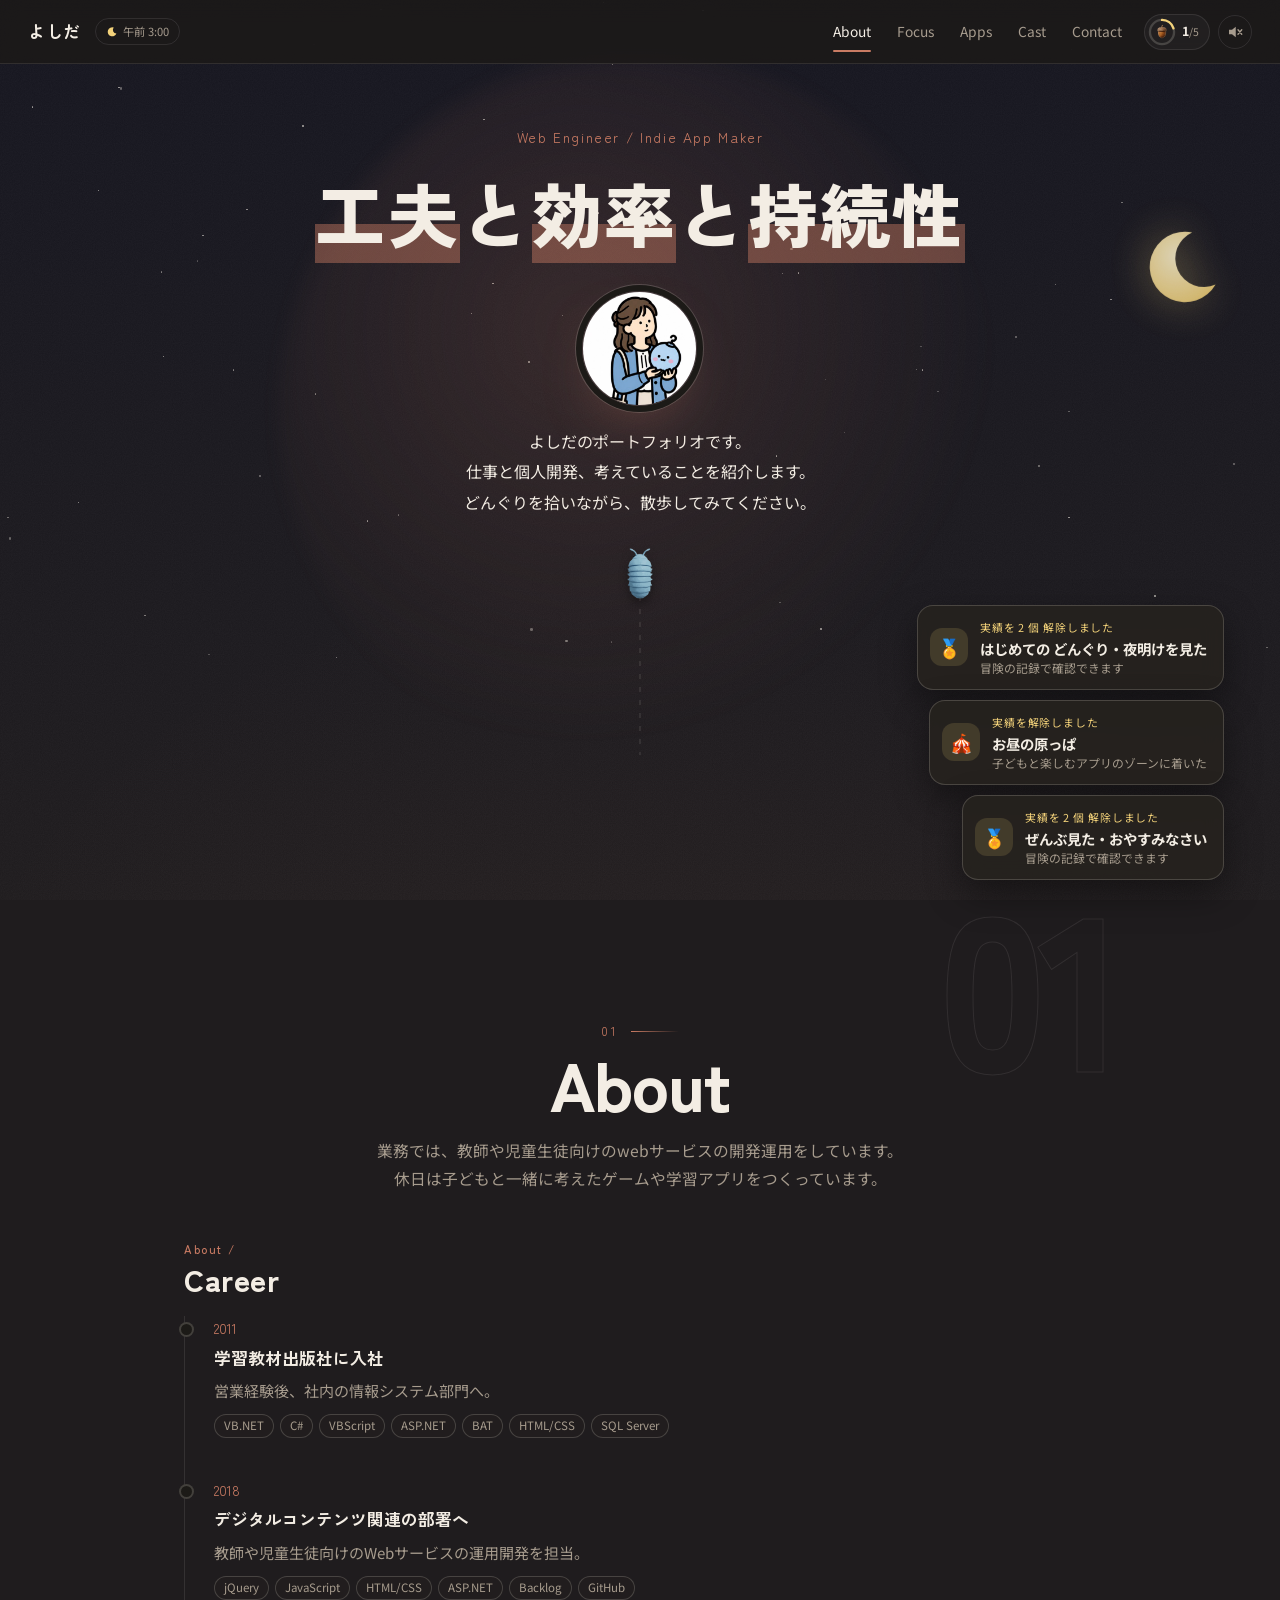
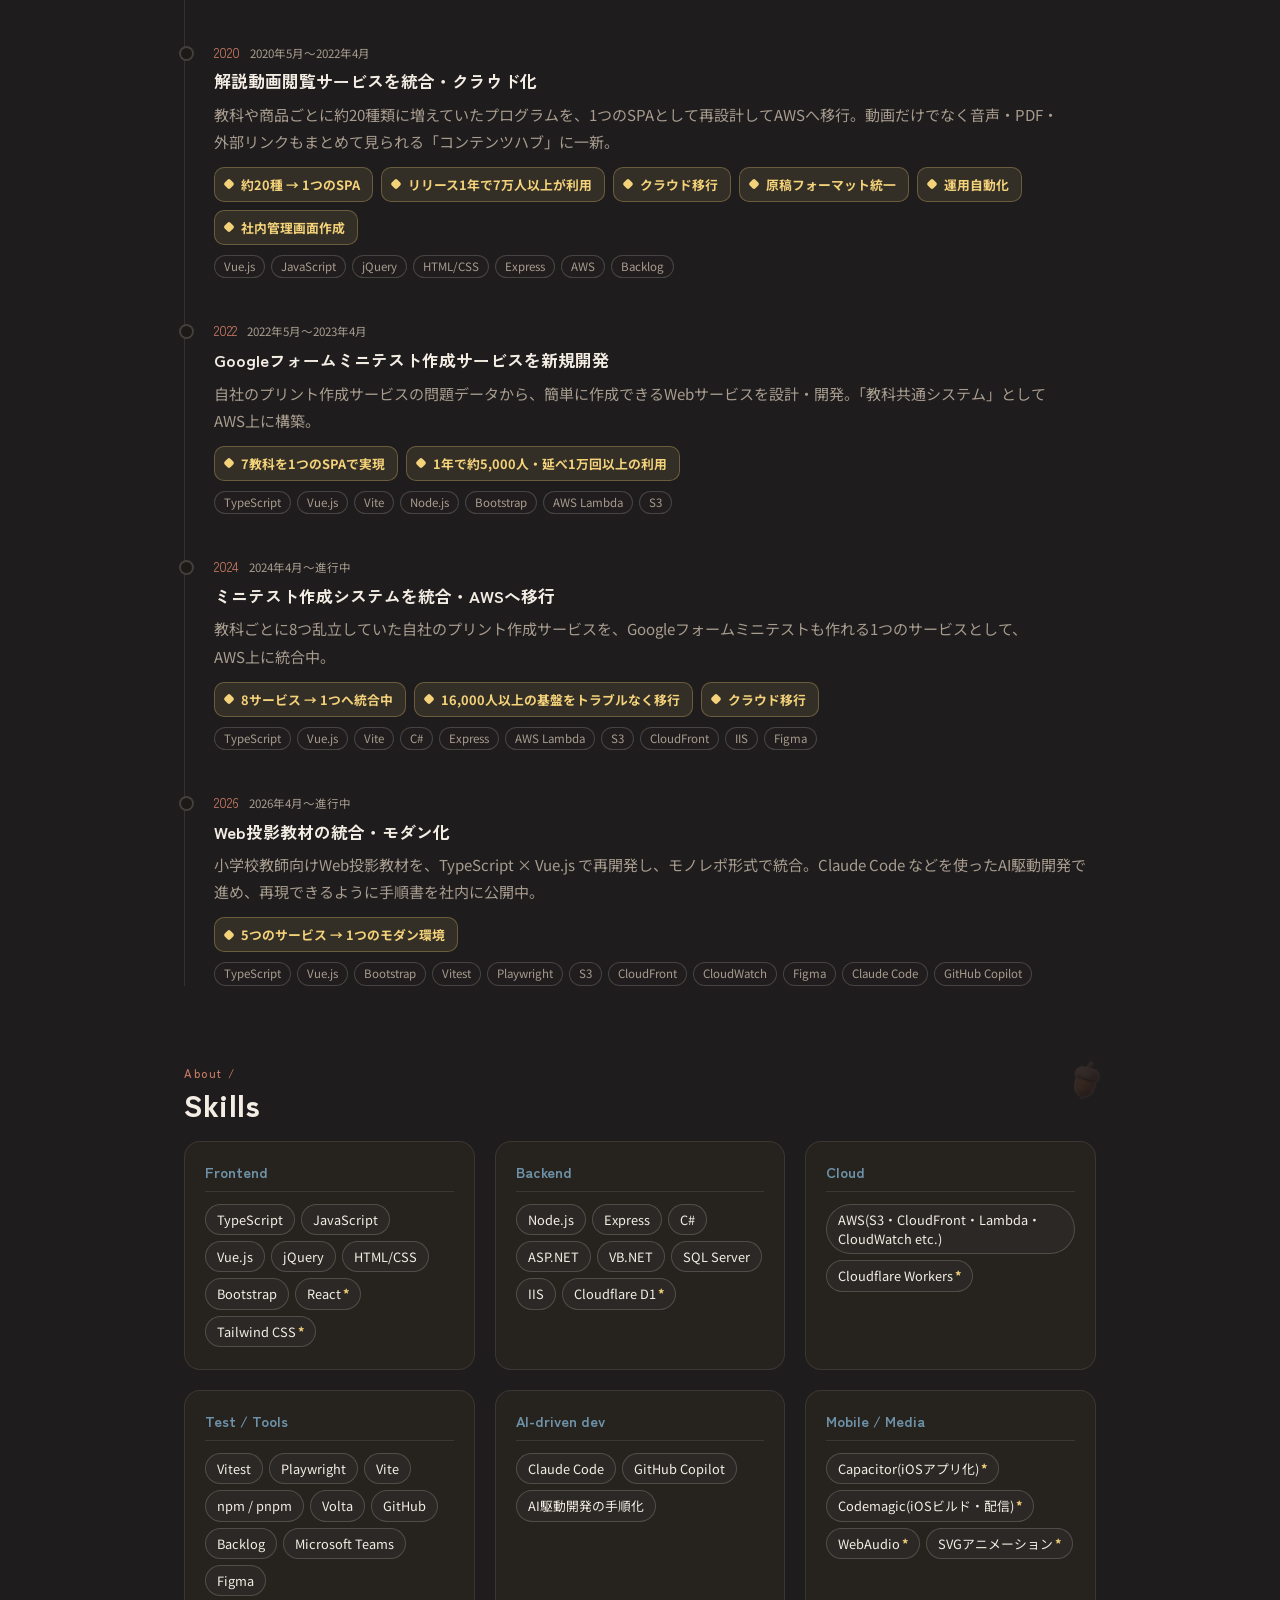
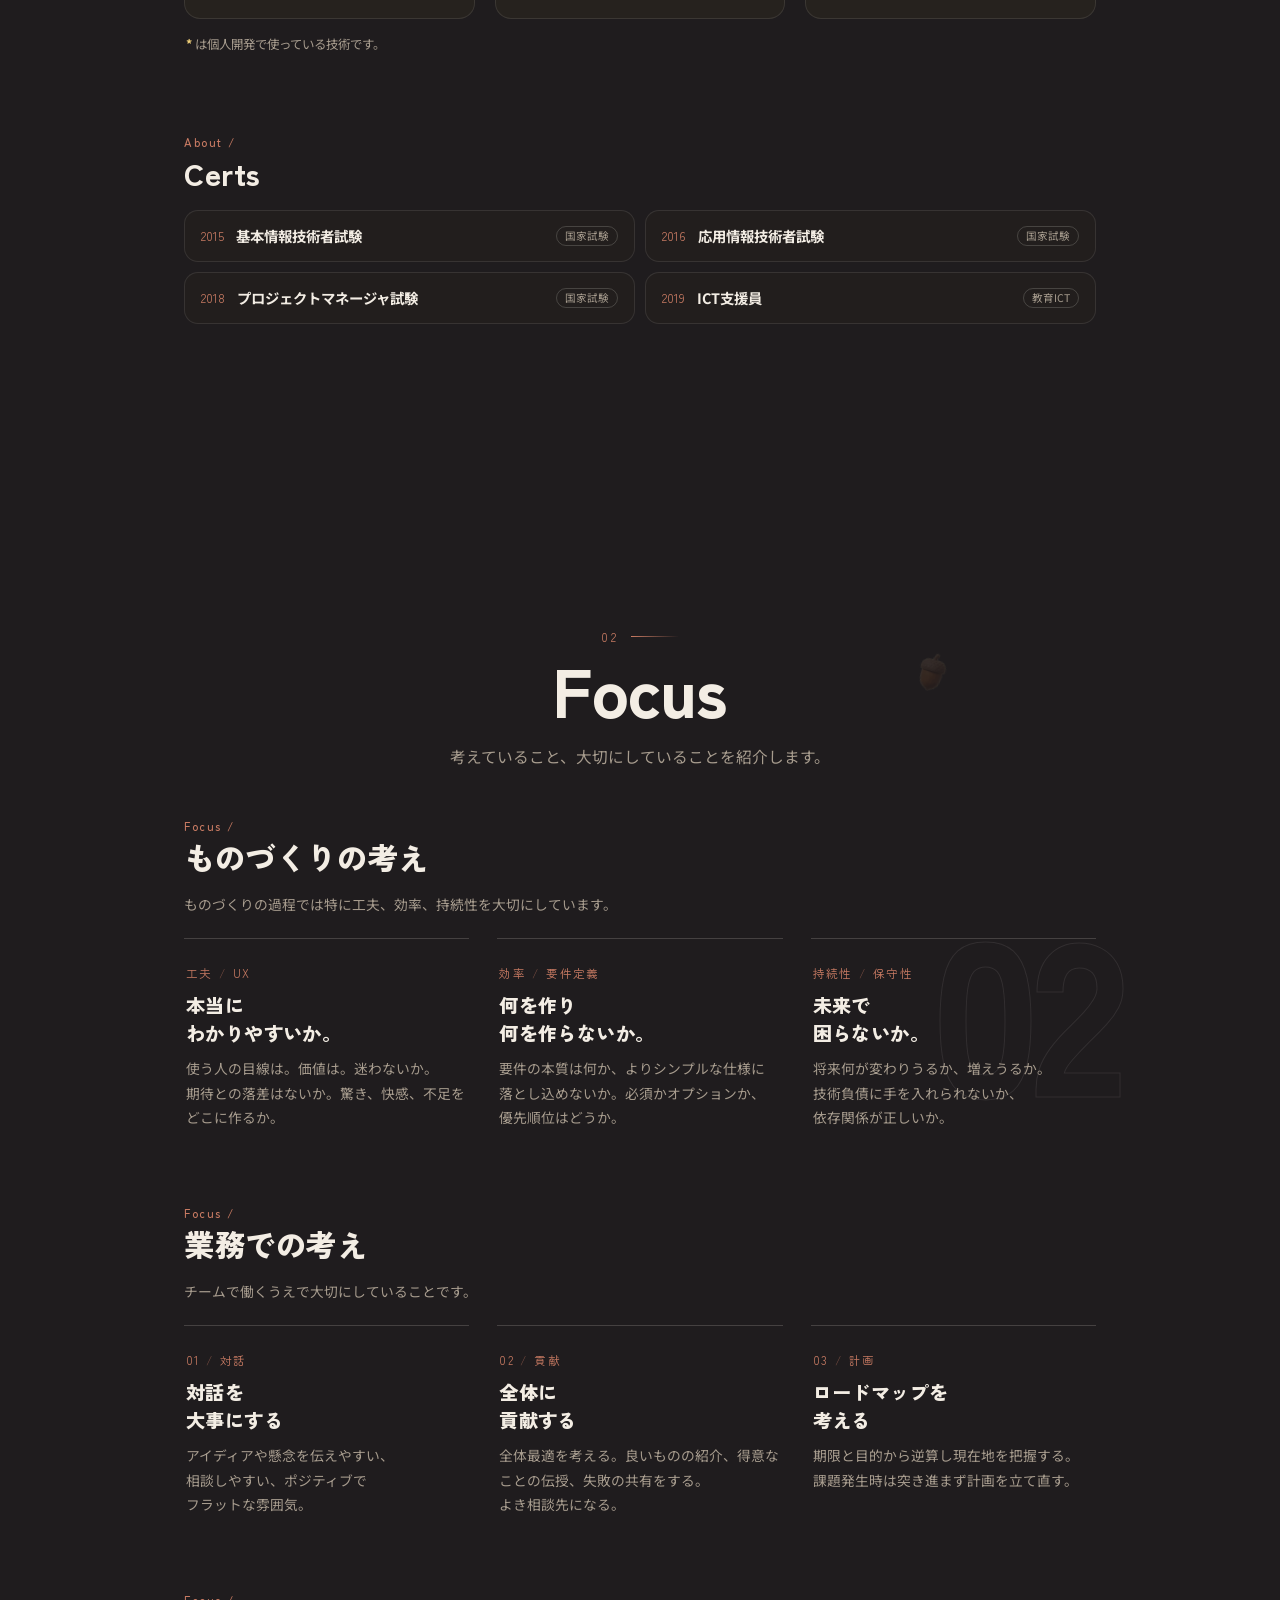
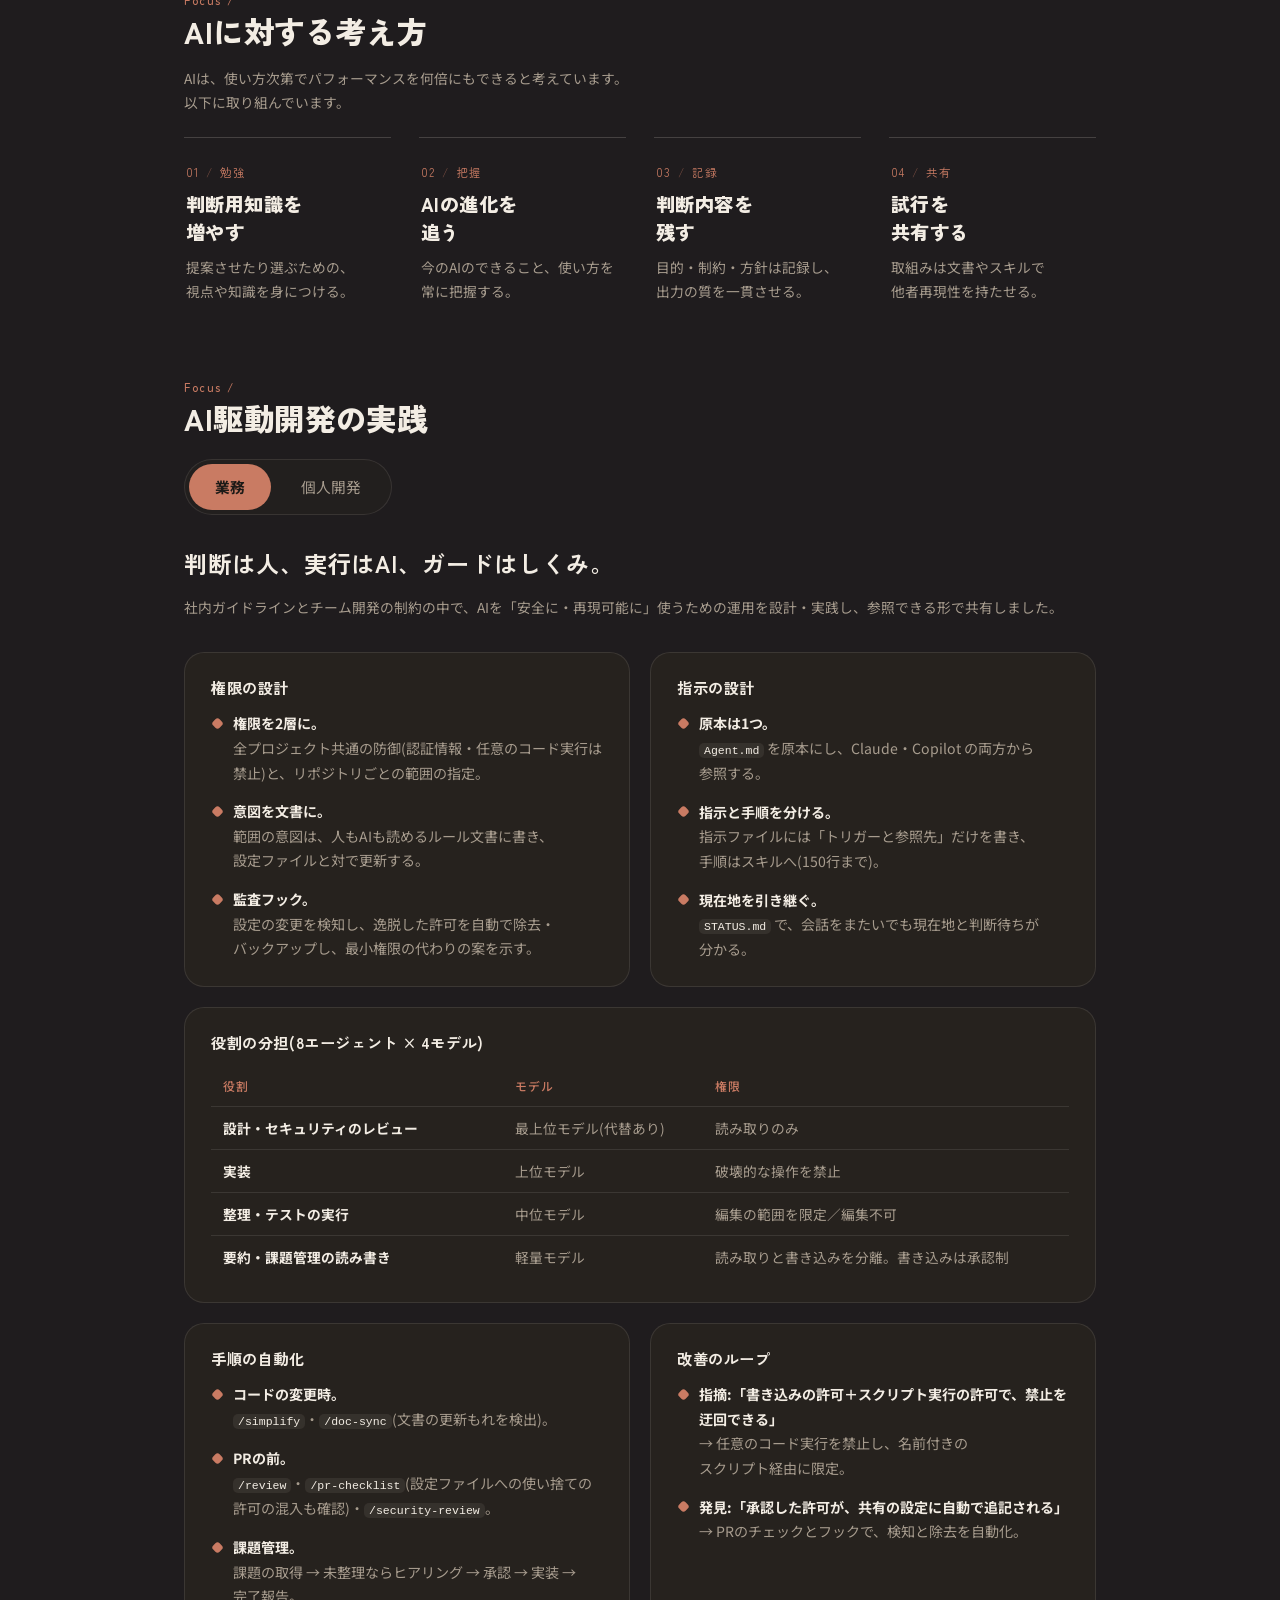
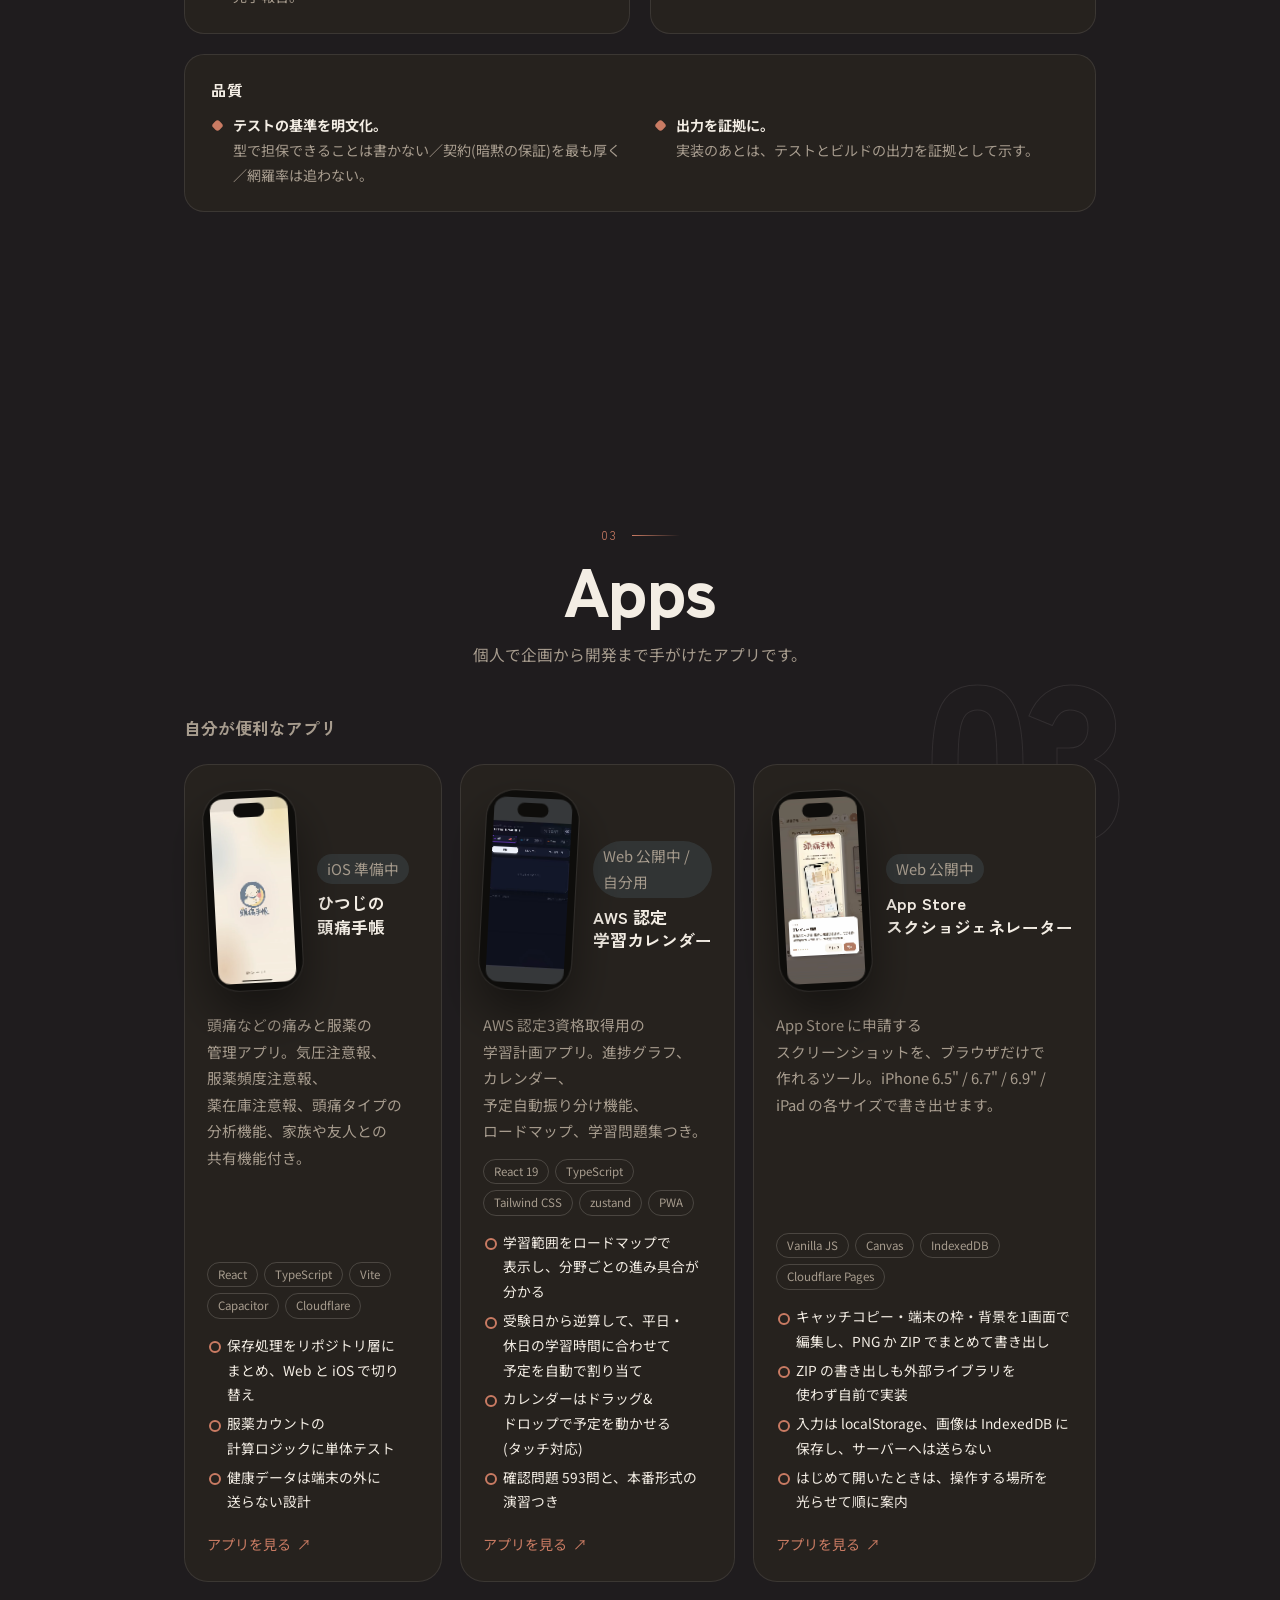
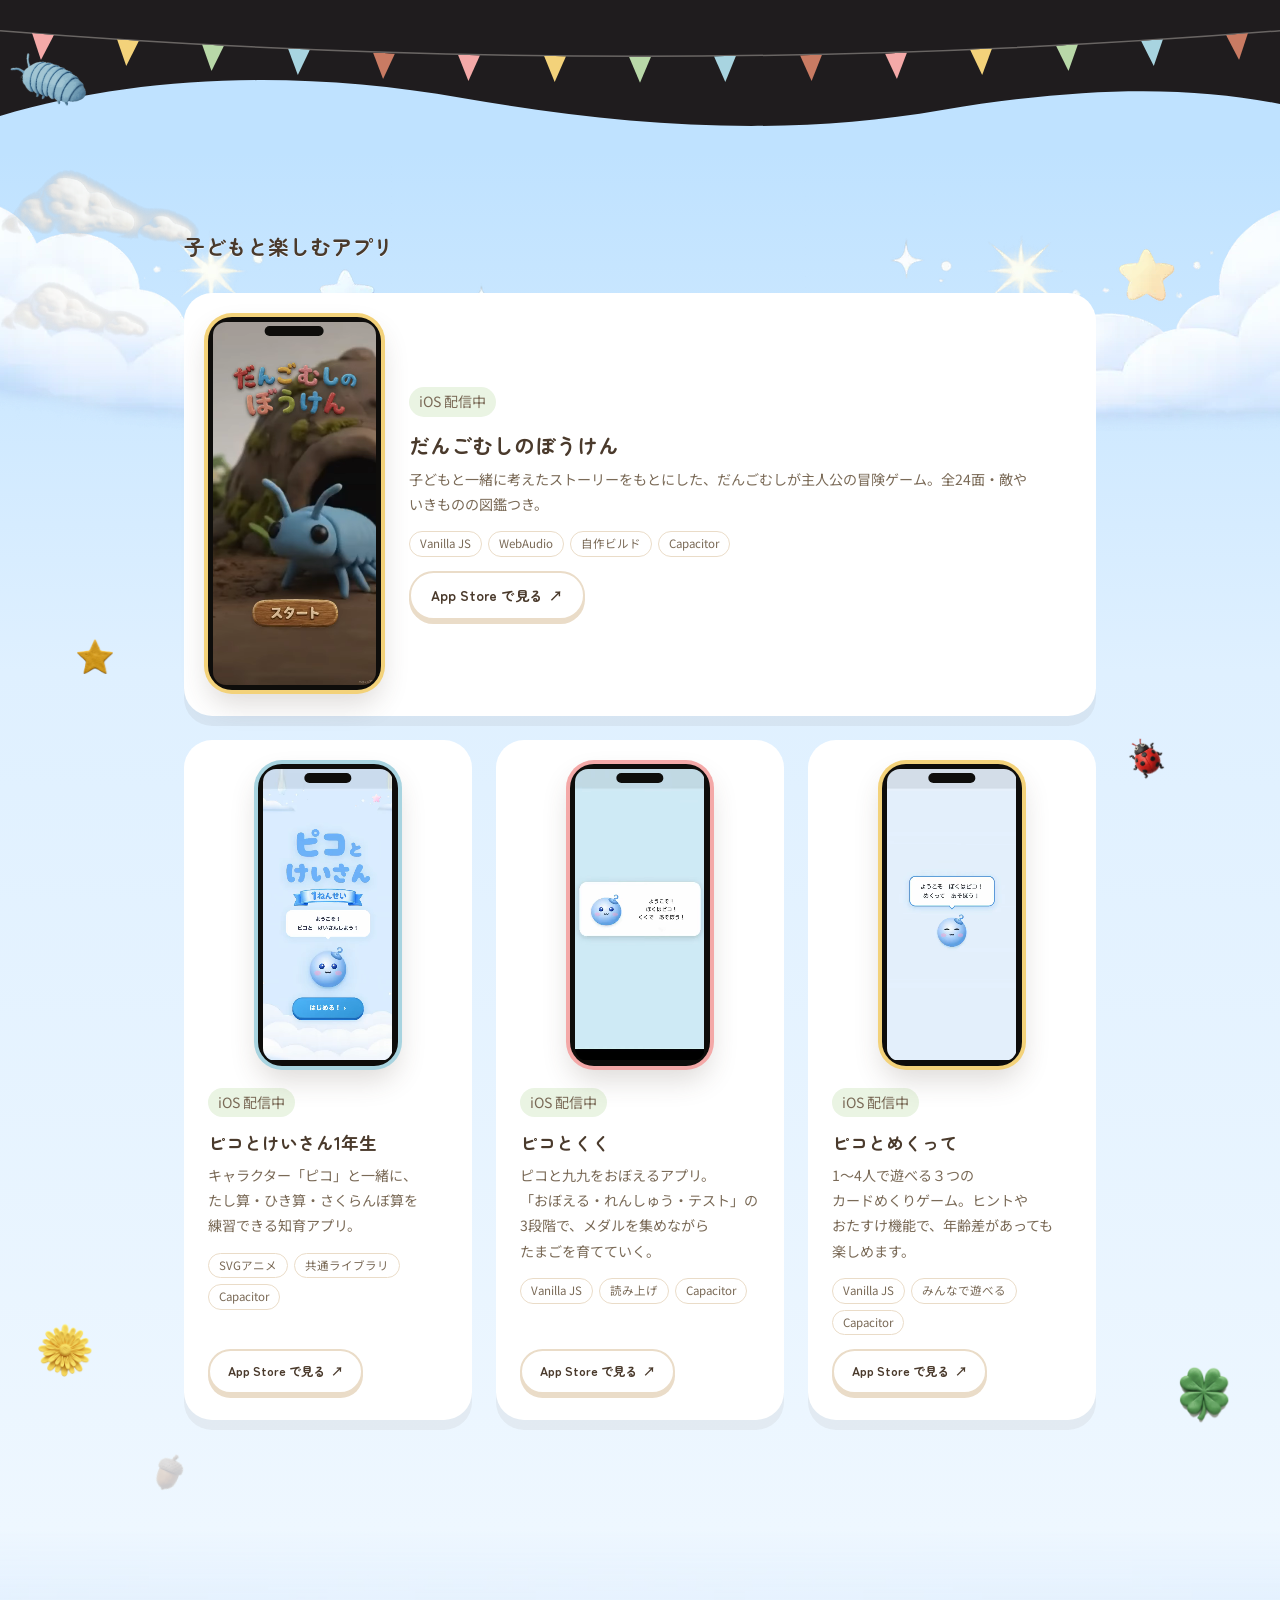
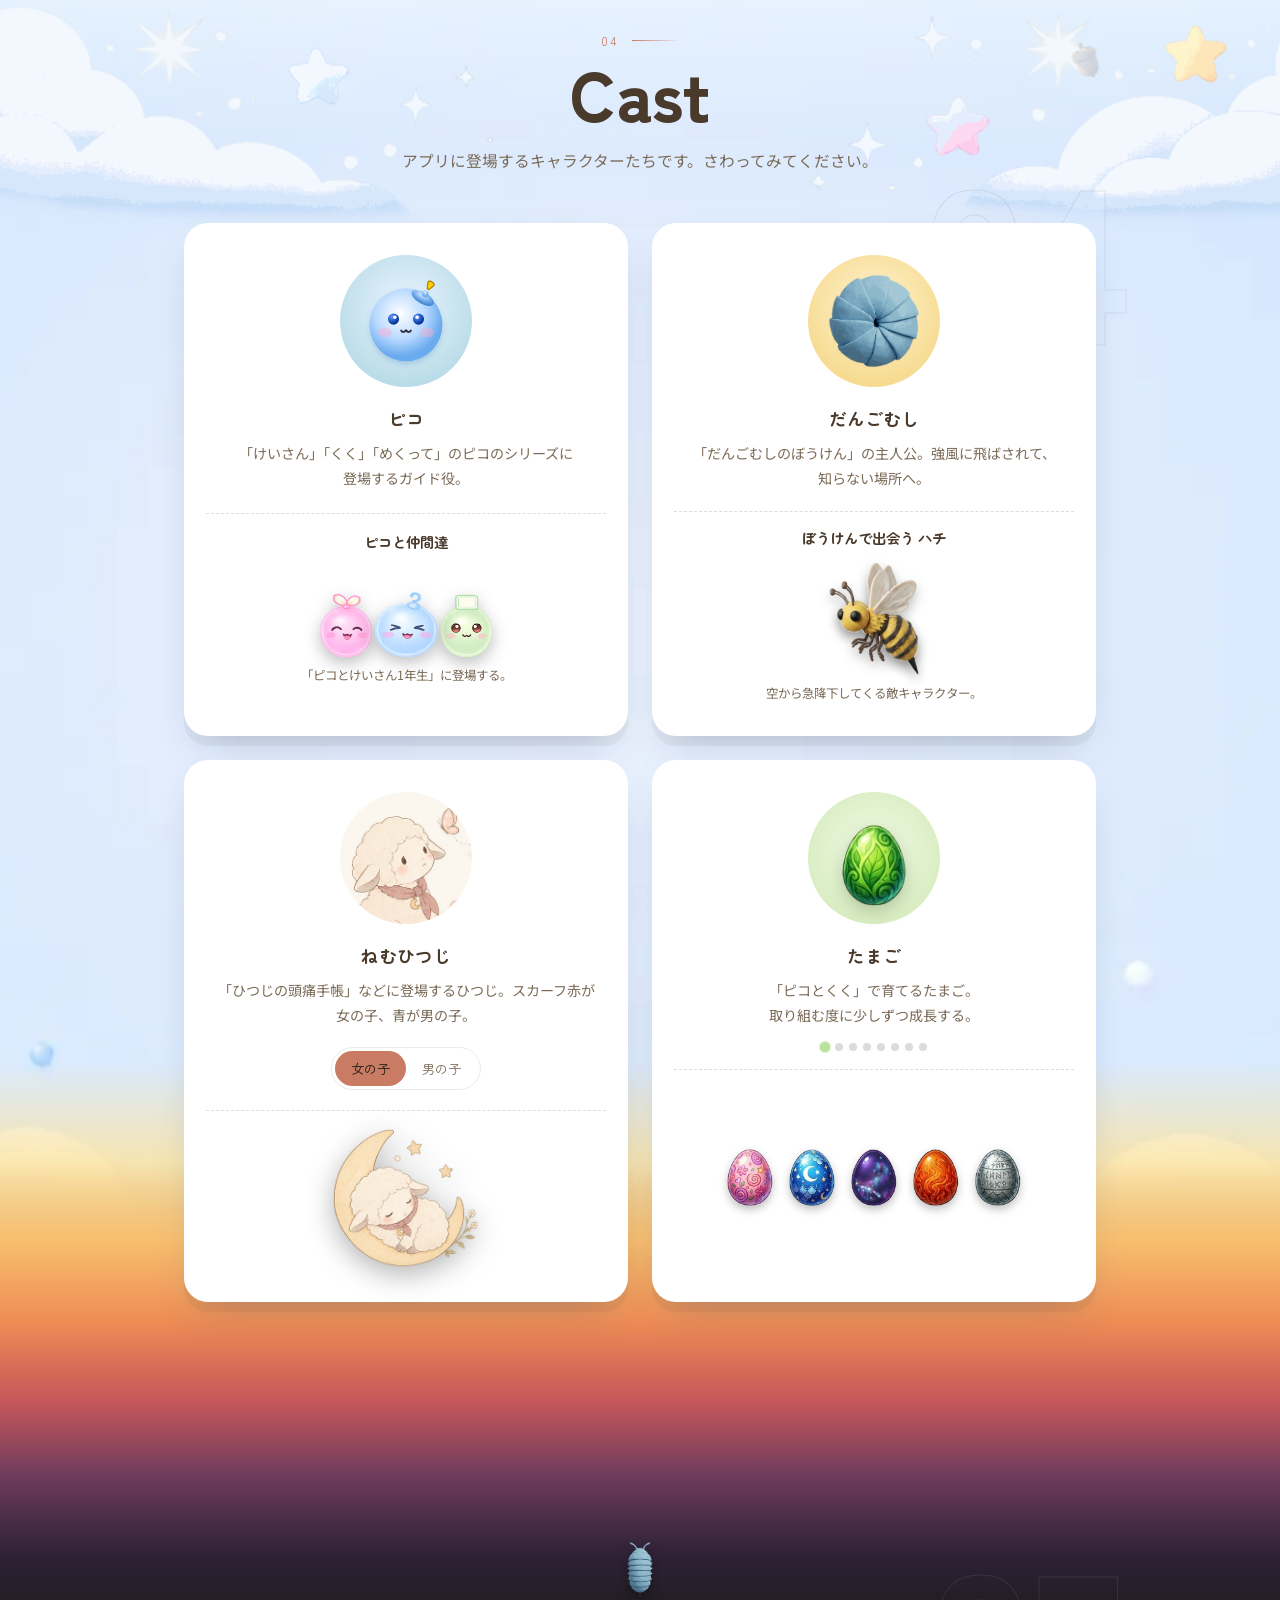
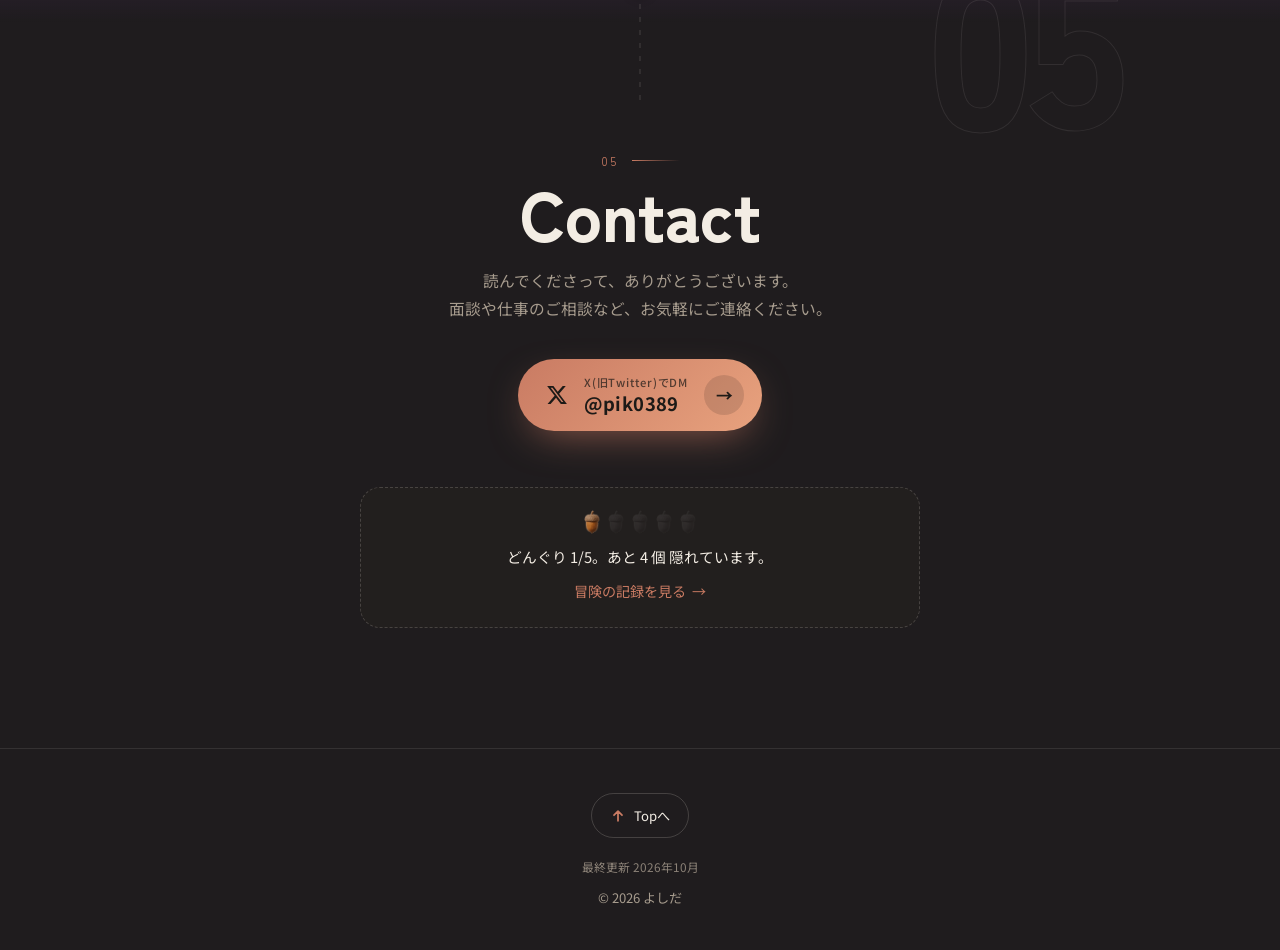
==== index.html @ 35e0ab1b "経歴の成果バッジを追加し、プロジェクトの Teams タグを外す - 2020: クラウド移行・原稿フォーマット統一・運用自動化・社内管理画面作成 - 2022: 7教科を1つのSPAで実現 - 20" ====
<!DOCTYPE html>
<html lang="ja">
<head>
<meta charset="UTF-8">
<meta name="viewport" content="width=device-width, initial-scale=1.0, viewport-fit=cover">
<title>よしだ | エンジニアポートフォリオ</title>
<meta name="description" content="Webエンジニア よしだのポートフォリオ。教師や児童生徒向けのWebサービスの開発運用と、子どもと一緒につくったゲームや学習アプリを紹介しています。">
<meta name="theme-color" content="#1C1A17">

<!-- OGP / SNSカード -->
<!-- SNSでシェアしたときのカード。og:url と og:image は公開URL(絶対URL)で書く -->
<meta property="og:type" content="website">
<meta property="og:site_name" content="よしだ | エンジニアポートフォリオ">
<meta property="og:title" content="よしだ | エンジニアポートフォリオ">
<meta property="og:description" content="工夫と効率と持続性。Webエンジニア よしだのポートフォリオ。">
<meta property="og:url" content="https://yoshidam.pages.dev/">
<meta property="og:image" content="https://yoshidam.pages.dev/assets/images/og-image.png">
<meta property="og:image:width" content="1200">
<meta property="og:image:height" content="630">
<meta property="og:locale" content="ja_JP">
<meta name="twitter:card" content="summary_large_image">
<meta name="twitter:site" content="@pik0389">

<link rel="icon" href="assets/images/favicon.svg" type="image/svg+xml">
<link rel="apple-touch-icon" href="assets/images/apple-touch-icon.png">

<link rel="preconnect" href="https://fonts.googleapis.com">
<link rel="preconnect" href="https://fonts.gstatic.com" crossorigin>
<link href="https://fonts.googleapis.com/css2?family=Zen+Kaku+Gothic+New:wght@400;500;700;900&family=Zen+Maru+Gothic:wght@500;700&family=Noto+Sans+JP:wght@400;500;700&display=swap" rel="stylesheet">
<link rel="stylesheet" href="styles.css">
</head>
<body>

<a class="skip-link" href="#about">本文へスキップ</a>

<!-- 空(スクロールに合わせて 夜→夜明け→昼→夕方→夜 に移り変わる。JSで色と月・太陽の位置を更新) -->
<div class="sky" id="sky" aria-hidden="true">
  <div class="sky-glow"></div>
  <div class="sky-stars" id="skyStars"></div>
  <!-- 流れ星(夜の間だけ、ときどき) -->
  <canvas class="sky-meteor" id="skyMeteor"></canvas>
  <!-- 月と太陽は別々に動かす(入れ替わりで位置が飛ばないように) -->
  <div class="sky-body sky-body--moon" id="skyMoon">
    <svg class="sky-moon" viewBox="0 0 100 100"><defs><radialGradient id="moonGrad" cx="40%" cy="35%" r="70%"><stop offset="0%" stop-color="#FFF4CF"/><stop offset="100%" stop-color="#F3D27A"/></radialGradient></defs><path d="M62 10a42 42 0 1 0 28 62A34 34 0 0 1 62 10z" fill="url(#moonGrad)"/></svg>
  </div>
</div>
<!-- 太陽は、子どもゾーンの青空より手前に出す(文字やカードよりは奥) -->
<div class="sky-front" aria-hidden="true">
  <div class="sky-body sky-body--sun" id="skySun"><span class="sky-sun"></span></div>
</div>

<!-- ナビゲーション -->
<header class="site-header" id="siteHeader">
  <a href="#hero" class="brand" aria-label="よしだ(ページの先頭へ)">
    よしだ
  </a>
  <span class="sky-clock" id="skyClock" title="このページの中の時刻(スクロールで進みます)">
    <svg class="sky-clock-icon" viewBox="0 0 24 24" width="12" height="12" aria-hidden="true"><path id="skyClockIcon" d="M15.5 3.2A9 9 0 1 0 20.8 15 7.2 7.2 0 0 1 15.5 3.2z" fill="currentColor"/></svg>
    <span id="skyClockText">午前 2:00</span>
  </span>
  <nav class="main-nav" id="mainNav" aria-label="ページ内メニュー">
    <a href="#hero">About</a>
    <a href="#craft">Focus</a>
    <a href="#projects">Apps</a>
    <a href="#characters">Cast</a>
    <a href="#contact">Contact</a>
    <span class="nav-indicator" aria-hidden="true"></span>
  </nav>
  <!-- 冒険の記録(どんぐりの数と探索度)。押すと実績の一覧が開く -->
  <button type="button" class="quest-chip" id="questChip" aria-haspopup="dialog" aria-controls="questPanel">
    <span class="quest-ring" aria-hidden="true"><svg viewBox="0 0 36 36"><circle class="quest-ring-bg" cx="18" cy="18" r="15.5"/><circle class="quest-ring-fg" id="questRing" cx="18" cy="18" r="15.5" pathLength="100"/></svg><img src="assets/images/characters/acorn.png" alt="" width="142" height="207"></span>
    <span class="quest-count"><span id="questAcorns">0</span><small>/5</small></span>
    <span class="visually-hidden">冒険の記録を開く(探索度 <span id="questPercentSr">0</span>%)</span>
  </button>
  <!-- 効果音(はじめはオフ) -->
  <button type="button" class="sound-toggle" id="soundToggle" aria-pressed="false" aria-label="効果音をオンにする" title="効果音">
    <svg viewBox="0 0 24 24" width="18" height="18" aria-hidden="true"><path d="M4 9v6h4l5 4V5L8 9H4z" fill="currentColor"/><path class="sound-wave" d="M16 8.5a5 5 0 0 1 0 7M18.5 6a8.5 8.5 0 0 1 0 12" fill="none" stroke="currentColor" stroke-width="1.8" stroke-linecap="round"/><path class="sound-off" d="M16 9l5 6M21 9l-5 6" fill="none" stroke="currentColor" stroke-width="1.8" stroke-linecap="round"/></svg>
  </button>
  <button class="nav-toggle" id="navToggle" aria-label="メニューを開く" aria-expanded="false" aria-controls="mainNav">
    <span></span><span></span><span></span>
  </button>
  <div class="scroll-progress" aria-hidden="true"><span id="scrollProgress"></span></div>
</header>

<!-- 右端の現在地ドット(PCのみ・JSで生成) -->
<nav class="dot-nav" id="dotNav" aria-label="セクション一覧"></nav>

<main>

  <!-- ============ HERO ============ -->
  <section id="hero" class="hero" data-label="About">
    <div class="hero-orb" aria-hidden="true"></div>
    <div class="hero-inner">
      <p class="hero-eyebrow">Web Engineer / Indie App Maker</p>
      <!-- キャッチコピー(1行・中央) -->
      <h1 class="hero-title">
        <span class="hero-line" style="--d:0"><em class="hero-em" style="--m:0">工夫</em>と</span><span class="hero-line" style="--d:1"><em class="hero-em" style="--m:1">効率</em>と</span><span class="hero-line" style="--d:2"><em class="hero-em" style="--m:2">持続性</em></span>
      </h1>
      <!-- アイコン(中央) -->
      <div class="hero-head">
        <img class="hero-avatar" src="assets/images/yoshida-avatar.jpg" alt="よしだのアイコン" width="400" height="400">
      </div>
      <p class="hero-intro">
        <span class="ph">よしだのポートフォリオです。</span><br>
        <span class="ph">仕事と個人開発、</span><span class="ph">考えていることを紹介します。</span><br>
        <span class="ph">どんぐりを拾いながら、</span><span class="ph">散歩してみてください。</span>
      </p>
      <!-- だんごむしの小道: スクロールに合わせて歩き、先のどんぐりを拾う(1つ目は、ここで自然に拾える) -->
      <div class="hero-walk" id="heroWalk">
        <span class="hw-hint" aria-hidden="true">scroll</span>
        <div class="hw-dango" aria-hidden="true">
          <img class="hw-frame hw-frame--a" src="assets/images/characters/dango_top_mid.png" alt="" width="81" height="160">
          <img class="hw-frame hw-frame--b" src="assets/images/characters/dango_top_right.png" alt="" width="81" height="160">
          <img class="hw-curl" src="assets/images/characters/dango_curl_new.png" alt="" width="261" height="267">
        </div>
        <button type="button" class="acorn acorn--trail" data-acorn="hero" aria-label="どんぐりを拾う"><img src="assets/images/characters/acorn.png" alt="" width="142" height="207"></button>
      </div>


    </div>
  </section>

  <!-- ============ ABOUT ============ -->
  <section id="about" class="section about" data-label="About" data-group="hero">
    <div class="section-inner">
      <p class="section-kicker">01</p>
      <h2 class="section-title">About</h2>
      <p class="section-lead"><span class="ph">業務では、教師や児童生徒向けの</span><span class="ph">webサービスの開発運用をしています。</span><br><span class="ph">休日は子どもと一緒に考えた</span><span class="ph">ゲームや学習アプリをつくっています。</span></p>
      <h3 class="about-subhead"><span>About /</span>Career</h3>

      <ol class="timeline" data-fold="経歴を見る">
        <li class="timeline-item">
          <span class="timeline-year">2011</span>
          <div class="timeline-content">
            <h3>学習教材出版社に入社</h3>
            <p>営業経験後、社内の情報システム部門へ。</p>
            <ul class="tl-tags"><li>VB.NET</li><li>C#</li><li>VBScript</li><li>ASP.NET</li><li>BAT</li><li>HTML/CSS</li><li>SQL Server</li></ul>
          </div>
        </li>
        <li class="timeline-item">
          <span class="timeline-year">2018</span>
          <div class="timeline-content">
            <h3>デジタルコンテンツ関連の部署へ</h3>
            <p>教師や児童生徒向けのWebサービスの運用開発を担当。</p>
            <ul class="tl-tags"><li>jQuery</li><li>JavaScript</li><li>HTML/CSS</li><li>ASP.NET</li><li>Backlog</li><li>GitHub</li></ul>
          </div>
        </li>
        <li class="timeline-item">
          <span class="timeline-year">2020<small class="timeline-period">2020年5月〜2022年4月</small></span>
          <div class="timeline-content">
            <h3>解説動画閲覧サービスを統合・クラウド化</h3>
            <p>教科や商品ごとに約20種類に増えていたプログラムを、1つのSPAとして再設計してAWSへ移行。動画だけでなく音声・PDF・外部リンクもまとめて見られる「コンテンツハブ」に一新。</p>
            <ul class="tl-results"><li>約20種 → 1つのSPA</li><li>リリース1年で7万人以上が利用</li><li>クラウド移行</li><li>原稿フォーマット統一</li><li>運用自動化</li><li>社内管理画面作成</li></ul>
            <ul class="tl-tags"><li>Vue.js</li><li>JavaScript</li><li>jQuery</li><li>HTML/CSS</li><li>Express</li><li>AWS</li><li>Backlog</li></ul>
          </div>
        </li>
        <li class="timeline-item">
          <span class="timeline-year">2022<small class="timeline-period">2022年5月〜2023年4月</small></span>
          <div class="timeline-content">
            <h3>Googleフォームミニテスト作成サービスを新規開発</h3>
            <p>自社のプリント作成サービスの問題データから、簡単に作成できるWebサービスを設計・開発。「教科共通システム」としてAWS上に構築。</p>
            <ul class="tl-results"><li>7教科を1つのSPAで実現</li><li>1年で約5,000人・延べ1万回以上の利用</li></ul>
            <ul class="tl-tags"><li>TypeScript</li><li>Vue.js</li><li>Vite</li><li>Node.js</li><li>Bootstrap</li><li>AWS Lambda</li><li>S3</li></ul>
          </div>
        </li>
        <li class="timeline-item">
          <span class="timeline-year">2024<small class="timeline-period">2024年4月〜進行中</small></span>
          <div class="timeline-content">
            <h3>ミニテスト作成システムを統合・AWSへ移行</h3>
            <p>教科ごとに8つ乱立していた自社のプリント作成サービスを、Googleフォームミニテストも作れる1つのサービスとして、AWS上に統合中。</p>
            <ul class="tl-results"><li>8サービス → 1つへ統合中</li><li>16,000人以上の基盤をトラブルなく移行</li><li>クラウド移行</li></ul>
            <ul class="tl-tags"><li>TypeScript</li><li>Vue.js</li><li>Vite</li><li>C#</li><li>Express</li><li>AWS Lambda</li><li>S3</li><li>CloudFront</li><li>IIS</li><li>Figma</li></ul>
          </div>
        </li>
        <li class="timeline-item">
          <span class="timeline-year">2026<small class="timeline-period">2026年4月〜進行中</small></span>
          <div class="timeline-content">
            <h3>Web投影教材の統合・モダン化</h3>
            <p>小学校教師向けWeb投影教材を、TypeScript × Vue.js で再開発し、モノレポ形式で統合。Claude Code などを使ったAI駆動開発で進め、再現できるように手順書を社内に公開中。</p>
            <ul class="tl-results"><li>5つのサービス → 1つのモダン環境</li></ul>
            <ul class="tl-tags"><li>TypeScript</li><li>Vue.js</li><li>Bootstrap</li><li>Vitest</li><li>Playwright</li><li>S3</li><li>CloudFront</li><li>CloudWatch</li><li>Figma</li><li>Claude Code</li><li>GitHub Copilot</li></ul>
          </div>
        </li>
      </ol>
    </div>
  </section>

  <!-- ============ SKILLS ============ -->
  <section id="skills" class="section skills" data-label="Skills" data-group="hero">
    <div class="section-inner">
      <h3 class="about-subhead"><span>About /</span>Skills</h3>
      <button type="button" class="acorn" data-acorn="skills" aria-label="かくれた どんぐり" style="right:2%;top:-8px;--rot:14deg"><img src="assets/images/characters/acorn.png" alt="" width="142" height="207"></button>
      <div class="skills-grid" data-fold="技術スタックを見る">
        <div class="skill-group">
          <h3>Frontend</h3>
          <ul><li>TypeScript</li><li>JavaScript</li><li>Vue.js</li><li>jQuery</li><li>HTML/CSS</li><li>Bootstrap</li><li>React<span class="skill-indie" aria-label="個人開発で使用">*</span></li><li>Tailwind CSS<span class="skill-indie" aria-label="個人開発で使用">*</span></li></ul>
        </div>
        <div class="skill-group">
          <h3>Backend</h3>
          <ul><li>Node.js</li><li>Express</li><li>C#</li><li>ASP.NET</li><li>VB.NET</li><li>SQL Server</li><li>IIS</li><li>Cloudflare D1<span class="skill-indie" aria-label="個人開発で使用">*</span></li></ul>
        </div>
        <div class="skill-group">
          <h3>Cloud</h3>
          <ul><li>AWS(S3・CloudFront・Lambda・CloudWatch etc.)</li><li>Cloudflare Workers<span class="skill-indie" aria-label="個人開発で使用">*</span></li></ul>
        </div>
        <div class="skill-group">
          <h3>Test / Tools</h3>
          <ul><li>Vitest</li><li>Playwright</li><li>Vite</li><li>npm / pnpm</li><li>Volta</li><li>GitHub</li><li>Backlog</li><li>Microsoft Teams</li><li>Figma</li></ul>
        </div>
        <div class="skill-group">
          <h3>AI-driven dev</h3>
          <ul><li>Claude Code</li><li>GitHub Copilot</li><li>AI駆動開発の手順化</li></ul>
        </div>
        <div class="skill-group">
          <h3>Mobile / Media</h3>
          <ul><li>Capacitor(iOSアプリ化)<span class="skill-indie" aria-label="個人開発で使用">*</span></li><li>Codemagic(iOSビルド・配信)<span class="skill-indie" aria-label="個人開発で使用">*</span></li><li>WebAudio<span class="skill-indie" aria-label="個人開発で使用">*</span></li><li>SVGアニメーション<span class="skill-indie" aria-label="個人開発で使用">*</span></li></ul>
        </div>
      </div>
      <p class="skills-note"><span class="skill-indie">*</span> は個人開発で使っている技術です。</p>
    </div>
  </section>

  <!-- ============ CERTIFICATIONS ============ -->
  <section id="certifications" class="section certifications" data-label="Certs" data-group="hero">
    <div class="section-inner">
      <h3 class="about-subhead"><span>About /</span>Certs</h3>
      <ul class="cert-rows" data-fold="資格を見る">
        <li class="cert-row">
          <span class="cert-year">2015</span>
          <span class="cert-name">基本情報技術者試験</span>
          <span class="cert-org">国家試験</span>
        </li>
        <li class="cert-row">
          <span class="cert-year">2016</span>
          <span class="cert-name">応用情報技術者試験</span>
          <span class="cert-org">国家試験</span>
        </li>
        <li class="cert-row">
          <span class="cert-year">2018</span>
          <span class="cert-name">プロジェクトマネージャ試験</span>
          <span class="cert-org">国家試験</span>
        </li>
        <li class="cert-row">
          <span class="cert-year">2019</span>
          <span class="cert-name">ICT支援員</span>
          <span class="cert-org">教育ICT</span>
        </li>
        <li class="cert-row">
          <span class="cert-year">2026</span>
          <span class="cert-name">AWS Certified AI Practitioner</span>
          <span class="cert-org">AWS</span>
        </li>
      </ul>
    </div>
  </section>

  <!-- ============ HOW I BUILD (つくりかた) ============ -->
  <section id="craft" class="section craft" data-label="Focus">
    <div class="section-inner">
      <p class="section-kicker">02</p>
      <h2 class="section-title">Focus</h2>
      <p class="section-lead"><span class="ph">考えていること、</span><span class="ph">大切にしていることを紹介します。</span></p>
      <button type="button" class="acorn" data-acorn="focus" aria-label="かくれた どんぐり" style="right:18%;top:24px;--rot:16deg"><img src="assets/images/characters/acorn.png" alt="" width="142" height="207"></button>
      <!-- その1: ものづくりの考え(ヒーローの「工夫と効率と持続性」と対応する3つの問い) -->
      <h3 class="about-subhead focus-subhead focus-subhead--fold"><span>Focus /</span>ものづくりの考え</h3>
      <div class="focus-block" data-fold="ものづくりの考え" data-fold-summary="工夫・効率・持続性">
      <p class="craft-note"><span class="ph">ものづくりの過程では</span><span class="ph">特に工夫、効率、持続性を</span><span class="ph">大切にしています。</span></p>
      <ol class="questions">
        <li class="question">
          <span class="question-tag">工夫 <i>/</i> UX</span>
          <h4>本当に<br>わかりやすいか。</h4>
          <p>使う人の目線は。価値は。迷わないか。期待との落差はないか。驚き、快感、不足をどこに作るか。</p>
        </li>
        <li class="question">
          <span class="question-tag">効率 <i>/</i> 要件定義</span>
          <h4>何を作り<br>何を作らないか。</h4>
          <p>要件の本質は何か、よりシンプルな仕様に落とし込めないか。必須かオプションか、優先順位はどうか。</p>
        </li>
        <li class="question">
          <span class="question-tag">持続性 <i>/</i> 保守性</span>
          <h4>未来で<br>困らないか。</h4>
          <p>将来何が変わりうるか、増えうるか。技術負債に手を入れられないか、依存関係が正しいか。</p>
        </li>
      </ol>
      </div>

      <!-- その2: 業務での考え -->
      <h3 class="about-subhead focus-subhead focus-subhead--fold"><span>Focus /</span>業務での考え</h3>
      <div class="focus-block" data-fold="業務での考え" data-fold-summary="対話・貢献・計画">
      <p class="craft-note"><span class="ph">チームで働くうえで</span><span class="ph">大切にしていることです。</span></p>
      <ol class="questions questions--ai">
        <li class="question">
          <span class="question-tag">01 <i>/</i> 対話</span>
          <h4>対話を<br>大事にする</h4>
          <p>アイディアや懸念を伝えやすい、相談しやすい、ポジティブでフラットな雰囲気。</p>
        </li>
        <li class="question">
          <span class="question-tag">02 <i>/</i> 貢献</span>
          <h4>全体に<br>貢献する</h4>
          <p>全体最適を考える。良いものの紹介、得意なことの伝授、失敗の共有をする。よき相談先になる。</p>
        </li>
        <li class="question">
          <span class="question-tag">03 <i>/</i> 計画</span>
          <h4>ロードマップを<br>考える</h4>
          <p>期限と目的から逆算し現在地を把握する。課題発生時は突き進まず計画を立て直す。</p>
        </li>
      </ol>
      </div>

      <!-- その3: AIに対する考え方 -->
      <h3 class="about-subhead focus-subhead focus-subhead--fold"><span>Focus /</span>AIに対する考え方</h3>
      <div class="focus-block" data-fold="AIに対する考え方" data-fold-summary="勉強・把握・記録・共有">
      <p class="craft-note"><span class="ph">AIは、使い方次第で</span><span class="ph">パフォーマンスを何倍にも</span><span class="ph">できると考えています。</span><br><span class="ph">以下に取り組んでいます。</span></p>
      <ol class="questions questions--ai questions--four">
        <li class="question">
          <span class="question-tag">01 <i>/</i> 勉強</span>
          <h4>判断用知識を<br>増やす</h4>
          <p>提案させたり選ぶための、視点や知識を身につける。</p>
        </li>
        <li class="question">
          <span class="question-tag">02 <i>/</i> 把握</span>
          <h4>AIの進化を<br>追う</h4>
          <p>今のAIのできること、使い方を常に把握する。</p>
        </li>
        <li class="question">
          <span class="question-tag">03 <i>/</i> 記録</span>
          <h4>判断内容を<br>残す</h4>
          <p>目的・制約・方針は記録し、出力の質を一貫させる。</p>
        </li>
        <li class="question">
          <span class="question-tag">04 <i>/</i> 共有</span>
          <h4>試行を<br>共有する</h4>
          <p>取組みは文書やスキルで他者再現性を持たせる。</p>
        </li>
      </ol>
      </div>

      <!-- その4: AI駆動開発の実践(業務 / 個人開発 をタブで切り替え) -->
      <h3 class="about-subhead focus-subhead focus-subhead--fold"><span>Focus /</span>AI駆動開発の実践</h3>
      <div class="focus-block" data-fold="AI駆動開発の実践" data-fold-summary="業務・個人開発">
      <div class="practice-tabs" role="tablist" aria-label="業務か個人開発かを選ぶ">
        <button type="button" role="tab" id="ptab-work" aria-controls="ppanel-work" aria-selected="true">業務</button>
        <button type="button" role="tab" id="ptab-personal" aria-controls="ppanel-personal" aria-selected="false" tabindex="-1">個人開発</button>
        <span class="practice-tab-indicator" aria-hidden="true"></span>
      </div>

      <!-- 業務: チーム開発でAIを安全に・再現可能に使うための運用(固有の名前は出さない) -->
      <div class="practice-panel" role="tabpanel" id="ppanel-work" aria-labelledby="ptab-work">
      <p class="work-motto">判断は人、実行はAI、ガードはしくみ。</p>
      <p class="craft-note"><span class="ph">社内ガイドラインとチーム開発の制約の中で、</span><span class="ph">AIを「安全に・再現可能に」使うための</span><span class="ph">運用を設計・実践し、</span><span class="ph">参照できる形で共有しました。</span></p>
      <div class="work-grid">
        <div class="work-item">
          <h4 class="craft-subhead craft-subhead--fold">権限の設計</h4>
          <ul class="craft-points" data-fold="権限の設計" data-fold-summary="2層の権限・ルール文書・監査フック">
            <li><b>権限を2層に。</b>全プロジェクト共通の防御(認証情報・任意のコード実行は禁止)と、リポジトリごとの範囲の指定。</li>
            <li><b>意図を文書に。</b>範囲の意図は、人もAIも読めるルール文書に書き、設定ファイルと対で更新する。</li>
            <li><b>監査フック。</b>設定の変更を検知し、逸脱した許可を自動で除去・バックアップし、最小権限の代わりの案を示す。</li>
          </ul>
        </div>
        <div class="work-item">
          <h4 class="craft-subhead craft-subhead--fold">指示の設計</h4>
          <ul class="craft-points" data-fold="指示の設計" data-fold-summary="原本は1つ・手順はスキルへ・引き継ぎ">
            <li><b>原本は1つ。</b><code>Agent.md</code> を原本にし、Claude・Copilot の両方から参照する。</li>
            <li><b>指示と手順を分ける。</b>指示ファイルには「トリガーと参照先」だけを書き、手順はスキルへ(150行まで)。</li>
            <li><b>現在地を引き継ぐ。</b><code>STATUS.md</code> で、会話をまたいでも現在地と判断待ちが分かる。</li>
          </ul>
        </div>
        <div class="work-item work-item--wide">
          <h4 class="craft-subhead craft-subhead--fold">役割の分担(8エージェント × 4モデル)</h4>
          <div class="work-roles" data-fold="役割の分担" data-fold-summary="8エージェント × 4モデル">
            <table class="role-table">
              <thead><tr><th scope="col">役割</th><th scope="col">モデル</th><th scope="col">権限</th></tr></thead>
              <tbody>
                <tr><th scope="row">設計・セキュリティのレビュー</th><td data-label="モデル">最上位モデル(代替あり)</td><td data-label="権限">読み取りのみ</td></tr>
                <tr><th scope="row">実装</th><td data-label="モデル">上位モデル</td><td data-label="権限">破壊的な操作を禁止</td></tr>
                <tr><th scope="row">整理・テストの実行</th><td data-label="モデル">中位モデル</td><td data-label="権限">編集の範囲を限定／編集不可</td></tr>
                <tr><th scope="row">要約・課題管理の読み書き</th><td data-label="モデル">軽量モデル</td><td data-label="権限">読み取りと書き込みを分離。書き込みは承認制</td></tr>
              </tbody>
            </table>
          </div>
        </div>
        <div class="work-item">
          <h4 class="craft-subhead craft-subhead--fold">手順の自動化</h4>
          <ul class="craft-points" data-fold="手順の自動化" data-fold-summary="変更時・PR前・課題管理">
            <li><b>コードの変更時。</b><code>/simplify</code>・<code>/doc-sync</code>(文書の更新もれを検出)。</li>
            <li><b>PRの前。</b><code>/review</code>・<code>/pr-checklist</code>(設定ファイルへの使い捨ての許可の混入も確認)・<code>/security-review</code>。</li>
            <li><b>課題管理。</b>課題の取得 → 未整理ならヒアリング → 承認 → 実装 → 完了報告。</li>
          </ul>
        </div>
        <div class="work-item">
          <h4 class="craft-subhead craft-subhead--fold">改善のループ</h4>
          <ul class="craft-points" data-fold="改善のループ" data-fold-summary="指摘と発見を、しくみで直す">
            <li><b>指摘:「書き込みの許可＋スクリプト実行の許可で、禁止を迂回できる」</b>→ 任意のコード実行を禁止し、名前付きのスクリプト経由に限定。</li>
            <li><b>発見:「承認した許可が、共有の設定に自動で追記される」</b>→ PRのチェックとフックで、検知と除去を自動化。</li>
          </ul>
        </div>
        <div class="work-item work-item--wide">
          <h4 class="craft-subhead craft-subhead--fold">品質</h4>
          <ul class="craft-points craft-points--cols" data-fold="品質" data-fold-summary="テスト基準の明文化・出力を証拠に">
            <li><b>テストの基準を明文化。</b>型で担保できることは書かない／契約(暗黙の保証)を最も厚く／網羅率は追わない。</li>
            <li><b>出力を証拠に。</b>実装のあとは、テストとビルドの出力を証拠として示す。</li>
          </ul>
        </div>
      </div>
      </div>

      <!-- 個人開発: サイクル・設計の工夫・開発ログ -->
      <div class="practice-panel" role="tabpanel" id="ppanel-personal" aria-labelledby="ptab-personal" hidden>
      <p class="craft-note"><span class="ph">個人開発でも積極的に使い、</span><span class="ph">AIとの協働方法を模索しています。</span></p>

      <!-- AI駆動開発のサイクル。画面に入ると、1つずつ順に光る -->
      <h4 class="craft-subhead craft-subhead--fold">サイクル</h4>
      <ol class="cycle" id="cycle" data-fold="サイクル">
        <li class="cycle-step"><span class="cycle-no">1</span><h4>ルールを書く</h4><p>リポジトリごとに <code>CLAUDE.md</code> を置き、目的・守ること・確認の手順を書く。</p></li>
        <li class="cycle-step"><span class="cycle-no">2</span><h4>役割を分ける</h4><p>方針や設計の判断は自分。仕様が決まった実装や単純作業はAIに任せる。</p></li>
        <li class="cycle-step"><span class="cycle-no">3</span><h4>自動で確かめる</h4><p>単体テストと、スマホサイズのスクリーンショット(Playwright)で確認する。</p></li>
        <li class="cycle-step"><span class="cycle-no">4</span><h4>実機で触る</h4><p>実機で遊び、気になるところはスクショに印をつけて伝える。</p></li>
        <li class="cycle-step"><span class="cycle-no">5</span><h4>記録して、くり返す</h4><p>変更履歴と資料を毎回更新。次の会話でもAIが経緯をたどれる。</p></li>
      </ol>

      <!-- 設計の工夫(アプリごとのタブ) -->
      <h4 class="craft-subhead craft-subhead--fold">設計の工夫</h4>
      <div class="craft-design" data-fold="設計の工夫" data-fold-summary="保守性・層の分け方・テスト">
      <div class="craft-tabs" role="tablist" aria-label="アプリを選ぶ">
        <button type="button" role="tab" id="tab-zutsu" aria-controls="panel-zutsu" aria-selected="true">ひつじの頭痛手帳</button>
        <button type="button" role="tab" id="tab-nige" aria-controls="panel-nige" aria-selected="false" tabindex="-1">だんごむし</button>
        <button type="button" role="tab" id="tab-piko" aria-controls="panel-piko" aria-selected="false" tabindex="-1">ピコ</button>
        <span class="craft-tab-indicator" aria-hidden="true"></span>
      </div>
      <div class="craft-panels">
        <div class="craft-panel" role="tabpanel" id="panel-zutsu" aria-labelledby="tab-zutsu">
          <ul class="craft-points">
            <li><b>保存先を差し替えられる設計。</b>保存処理をリポジトリ層にまとめ、Web と iOS で実装だけを切り替える。</li>
            <li><b>計算ロジックは必ずテスト。</b>服薬日数のカウントなど 18ファイル・143件の単体テスト(Vitest)。</li>
            <li><b>健康データは端末の外に出さない。</b>天気APIに送る位置情報も、地域程度に丸める。</li>
            <li><b>仲間との共有はサーバー側でも検証。</b>Cloudflare Workers + D1。パスワードは PBKDF2 でハッシュ化。</li>
          </ul>
          <figure class="code-card" data-fold="コードを見る"><figcaption>src/storage/keyValueStore.ts</figcaption><pre><code>export interface KeyValueStore {
  get(key: string): Promise&lt;string | null&gt;;
  set(key: string, value: string): Promise&lt;void&gt;;
  remove(key: string): Promise&lt;void&gt;;
}
// Web: localStorage / IndexedDB
// iOS: @capacitor/preferences</code></pre></figure>
        </div>
        <div class="craft-panel" role="tabpanel" id="panel-nige" aria-labelledby="tab-nige" hidden>
          <ul class="craft-points">
            <li><b>ライブラリなしの自作エンジン。</b>素の JavaScript と Python の自作ビルドで、1枚の HTML に結合。</li>
            <li><b>音はすべてコードで生成。</b>効果音36種を WebAudio で合成し、音声ファイルは0。BGMはストリーミング再生。</li>
            <li><b>文言は1つの表から。</b><code>TEXT.md</code> の表をビルド時に読み込み、日本語/ひらがなを切り替え。</li>
            <li><b>素材づくりも自動化。</b>画像生成から背景の切り抜き、組み込みまでをスクリプトで。</li>
          </ul>
          <figure class="code-card" data-fold="コードを見る"><figcaption>tools/src/game.js(効果音の定義・抜粋)</figcaption><pre><code>const SE = {
  tap:    ()=&gt;{ tone({f0:660, f1:880,  dur:0.06, type:&#x27;sine&#x27;}); },
  pickup: ()=&gt;{ tone({f0:880, f1:1320, dur:0.09, type:&#x27;triangle&#x27;}); },
  roll:   ()=&gt;{ noise({f0:900, f1:280, dur:0.3}); },
  // …36種。音声ファイルは1つも使わない
};</code></pre></figure>
        </div>
        <div class="craft-panel" role="tabpanel" id="panel-piko" aria-labelledby="tab-piko" hidden>
          <ul class="craft-points">
            <li><b>キャラは共通ライブラリに。</b>ピコのSVG・アニメーション・口パク・吹き出しを <code>shared/piko.js</code> にまとめた。</li>
            <li><b>シリーズで使い回す。</b>けいさん・くく・めくって の3本を iOS で配信。くくで作ったキャラの部品を めくって でも使い、共通ライブラリへ集約中。</li>
            <li><b>ビルドで1ファイルに。</b>共通部分はビルド時に埋め込み、Capacitor で iOS アプリ化。</li>
          </ul>
          <figure class="code-card" data-fold="コードを見る"><figcaption>shared/piko.js の使い方(抜粋)</figcaption><pre><code>// 各アプリは参照するだけ。キャラの変更は shared/ の1か所で
initPiko({ prefix: &#x27;home&#x27;, size: 120 });
buildPikoVariantSVG({ color: &#x27;pink&#x27;, face: FACES.niko });
setPikoMouth(&#x27;home&#x27;, &#x27;A&#x27;);   // 口パク
playPikoBikkuri(&#x27;home&#x27;);     // ？→！</code></pre></figure>
        </div>
      </div>
      </div>

      <!-- 開発ログ: だんごむしのぼうけん v1 → v155 -->
      <div class="devlog">
        <div class="devlog-head">
          <h4 class="craft-subhead craft-subhead--fold">開発ログ: だんごむしのぼうけん</h4>
          <p class="devlog-level"><span>改善リリース</span><b>v<span data-count="155">155</span></b></p>
        </div>
        <div class="devlog-body" data-fold="開発ログ" data-fold-summary="だんごむしのぼうけん v1 〜 v155">
        <p class="devlog-lead">遊んでみて気づいたことを、すぐ直す。その積み重ねの主な節目です。</p>
        <ol class="log-track" id="logTrack">
          <li class="log-item" style="--i:0">
            <button type="button" class="log-dot" aria-describedby="log-0"><span>v1</span></button>
            <div class="log-card" id="log-0" role="tooltip"><b><em class="log-v">v1</em>はじまり</b><span>チャットで作った試作を、アプリの骨組み(モック)に移した</span></div>
          </li>
          <li class="log-item" style="--i:1">
            <button type="button" class="log-dot" aria-describedby="log-1"><span>v37</span></button>
            <div class="log-card" id="log-1" role="tooltip"><b><em class="log-v">v37</em>操作が決まる</b><span>やじるしスティックで歩き、手をはなすと丸まる操作に決定</span></div>
          </li>
          <li class="log-item" style="--i:2">
            <button type="button" class="log-dot" aria-describedby="log-2"><span>v39</span></button>
            <div class="log-card" id="log-2" role="tooltip"><b><em class="log-v">v39</em>絵本のマップ</b><span>ぼうけんマップを、1エリア=1ページの絵本式に</span></div>
          </li>
          <li class="log-item" style="--i:3">
            <button type="button" class="log-dot" aria-describedby="log-3"><span>v70</span></button>
            <div class="log-card" id="log-3" role="tooltip"><b><em class="log-v">v70</em>ソースを分割</b><span>CSS / JS / 骨組みに分け、ビルドで1枚のHTMLに結合</span></div>
          </li>
          <li class="log-item" style="--i:4">
            <button type="button" class="log-dot" aria-describedby="log-4"><span>v85</span></button>
            <div class="log-card" id="log-4" role="tooltip"><b><em class="log-v">v85</em>137KBに</b><span>画像を配信用フォルダへ書き出し、ページを 17MB → 約137KB に</span></div>
          </li>
          <li class="log-item" style="--i:5">
            <button type="button" class="log-dot" aria-describedby="log-5"><span>v108</span></button>
            <div class="log-card" id="log-5" role="tooltip"><b><em class="log-v">v108</em>遊びの深み</b><span>星3つの評価と、ボスを枝に「はめる」パズルを追加</span></div>
          </li>
          <li class="log-item" style="--i:6">
            <button type="button" class="log-dot" aria-describedby="log-6"><span>v123</span></button>
            <div class="log-card" id="log-6" role="tooltip"><b><em class="log-v">v123</em>音をコードで</b><span>効果音36種を WebAudio で生成。音声ファイルは0</span></div>
          </li>
          <li class="log-item" style="--i:7">
            <button type="button" class="log-dot" aria-describedby="log-7"><span>v129</span></button>
            <div class="log-card" id="log-7" role="tooltip"><b><em class="log-v">v129</em>文言を1つの表に</b><span>全テキストを表に集約し、日本語/ひらがなを切り替え可能に</span></div>
          </li>
          <li class="log-item" style="--i:8">
            <button type="button" class="log-dot" aria-describedby="log-8"><span>v139</span></button>
            <div class="log-card" id="log-8" role="tooltip"><b><em class="log-v">v139</em>チュートリアル</b><span>操作を1つずつ教え、できたら ほめる</span></div>
          </li>
          <li class="log-item" style="--i:9">
            <button type="button" class="log-dot" aria-describedby="log-9"><span>v148</span></button>
            <div class="log-card" id="log-9" role="tooltip"><b><em class="log-v">v148</em>新しい敵たち</b><span>アリジゴク・つむじ風・カエル。それぞれ違う避け方</span></div>
          </li>
          <li class="log-item" style="--i:10">
            <button type="button" class="log-dot" aria-describedby="log-10"><span>v155</span></button>
            <div class="log-card" id="log-10" role="tooltip"><b><em class="log-v">v155</em>いま</b><span>遊んで気づいたことをもとに、今も改善中</span></div>
          </li>
        </ol>
        </div>
      </div>
      </div>
      </div>
    </div>
  </section>

  <!-- Works(業務での工夫)は、note の記事を書いてから戻す予定(git の履歴に残っています) -->

  <!-- ============ PROJECTS ============ -->
  <section id="projects" class="section projects" data-label="Apps">
    <div class="section-inner">
      <p class="section-kicker">03</p>
      <h2 class="section-title">Apps</h2>
      <p class="section-lead"><span class="ph">個人で企画から開発まで</span><span class="ph">手がけたアプリです。</span></p>

      <h3 class="projects-subhead projects-subhead--calm">自分が便利なアプリ</h3>
      <div class="app-list" id="calmList">
        <article class="project-card project-card--calm" data-tilt>
          <div class="phone" aria-hidden="true">
            <video class="phone-video" muted playsinline loop preload="none" poster="assets/images/projects/zutsurun-poster.webp" width="480" height="1042"><source src="assets/videos/zutsurun.mp4" type="video/mp4"><source src="assets/videos/zutsurun.webm" type="video/webm"></video>
          </div>
          <div class="project-body">
            <p class="status-badge">iOS 準備中</p>
            <h4>ひつじの頭痛手帳</h4>
            <p>頭痛などの痛みと服薬の管理アプリ。気圧注意報、服薬頻度注意報、薬在庫注意報、頭痛タイプの分析機能、家族や友人との共有機能付き。</p>
            <div class="project-more" data-fold="技術・見どころ">
            <ul class="tag-list"><li>React</li><li>TypeScript</li><li>Vite</li><li>Capacitor</li><li>Cloudflare</li></ul>
            <ul class="project-points">
              <li>保存処理をリポジトリ層にまとめ、Web と iOS で切り替え</li>
              <li>服薬カウントの計算ロジックに単体テスト</li>
              <li>健康データは端末の外に送らない設計</li>
            </ul>
            </div>
            <a href="https://zutsurun.shake0828ram.workers.dev/" class="text-link" target="_blank" rel="noopener">アプリを見る <span aria-hidden="true">↗</span></a>
          </div>
        </article>
        <article class="project-card project-card--calm" data-tilt>
          <div class="phone" aria-hidden="true">
            <video class="phone-video" muted playsinline loop preload="none" poster="assets/images/projects/mystudy-poster.webp" width="480" height="1042"><source src="assets/videos/mystudy.mp4" type="video/mp4"><source src="assets/videos/mystudy.webm" type="video/webm"></video>
          </div>
          <div class="project-body">
            <p class="status-badge">Web 公開中 / 自分用</p>
            <h4>AWS 認定 学習カレンダー</h4>
            <p>AWS 認定3資格取得用の学習計画アプリ。進捗グラフ、カレンダー、予定自動振り分け機能、ロードマップ、学習問題集つき。</p>
            <div class="project-more" data-fold="技術・見どころ">
            <ul class="tag-list"><li>React 19</li><li>TypeScript</li><li>Tailwind CSS</li><li>zustand</li><li>PWA</li></ul>
            <ul class="project-points">
              <li>学習範囲をロードマップで表示し、分野ごとの進み具合が分かる</li>
              <li>受験日から逆算して、平日・休日の学習時間に合わせて予定を自動で割り当て</li>
              <li>カレンダーはドラッグ&amp;ドロップで予定を動かせる(タッチ対応)</li>
              <li>確認問題 593問と、本番形式の演習つき</li>
            </ul>
            </div>
            <a href="https://mystudy-7fv.pages.dev/app/" class="text-link" target="_blank" rel="noopener">アプリを見る <span aria-hidden="true">↗</span></a>
          </div>
        </article>
        <article class="project-card project-card--calm" data-tilt>
          <div class="phone" aria-hidden="true">
            <video class="phone-video" muted playsinline loop preload="none" poster="assets/images/projects/screen-poster.webp" width="480" height="1042"><source src="assets/videos/screen.mp4" type="video/mp4"><source src="assets/videos/screen.webm" type="video/webm"></video>
          </div>
          <div class="project-body">
            <p class="status-badge">Web 公開中</p>
            <h4>App Store スクショジェネレーター</h4>
            <p>App Store に申請するスクリーンショットを、ブラウザだけで作れるツール。iPhone 6.5" / 6.7" / 6.9" / iPad の各サイズで書き出せます。</p>
            <div class="project-more" data-fold="技術・見どころ">
            <ul class="tag-list"><li>Vanilla JS</li><li>Canvas</li><li>IndexedDB</li><li>Cloudflare Pages</li></ul>
            <ul class="project-points">
              <li>キャッチコピー・端末の枠・背景を1画面で編集し、PNG か ZIP でまとめて書き出し</li>
              <li>ZIP の書き出しも外部ライブラリを使わず自前で実装</li>
              <li>入力は localStorage、画像は IndexedDB に保存し、サーバーへは送らない</li>
              <li>はじめて開いたときは、操作する場所を光らせて順に案内</li>
            </ul>
            </div>
            <a href="https://screen-cvd.pages.dev/app/" class="text-link" target="_blank" rel="noopener">アプリを見る <span aria-hidden="true">↗</span></a>
          </div>
        </article>
      </div>
    </div>

    <!-- ポップトーンに切り替わるブロック -->
    <div class="kids-zone" id="kidsZone">
      <!-- 上のふち: 波・ガーランド・歩くだんごむし(スクロールに合わせて歩く) -->
      <div class="kids-edge" aria-hidden="true">
        <svg class="kids-wave" viewBox="0 0 1440 90" preserveAspectRatio="none"><path id="kidsWavePath" d="M0,90 L0,52 C 160,10 340,6 520,34 C 700,62 880,74 1060,46 C 1220,22 1340,22 1440,40 L1440,90 Z"/></svg>
        <svg class="bunting" viewBox="0 0 1440 120" preserveAspectRatio="none"><path class="bunting-string" d="M0,8 Q 720,96 1440,8" fill="none"/></svg>
        <ul class="bunting-flags" id="buntingFlags"></ul>
        <img class="edge-dango" id="edgeDango" src="assets/images/characters/dango_side.png" alt="" width="220" height="192">
      </div>
      <!-- 晴れた空の雲の帯(ピコとけいさん と同じ素材)。ゆっくり左右に流れる -->
      <div class="kids-sky" aria-hidden="true"><div class="kids-sky-band"></div></div>
      <!-- 浮かんでいる飾り(スクロールで少しずつずれる) -->
      <div class="kids-deco" aria-hidden="true">
        <img class="deco deco--cloud1" src="assets/images/characters/cloud.png" alt="" width="320" height="121" style="--depth:.25">
        <img class="deco deco--cloud2" src="assets/images/characters/cloud.png" alt="" width="320" height="121" style="--depth:.12">
        <img class="deco deco--flower" src="assets/images/characters/flower.png" alt="" width="120" height="118" style="--depth:.35">
        <img class="deco deco--clover" src="assets/images/characters/clover.png" alt="" width="120" height="135" style="--depth:.5">
        <img class="deco deco--ladybug" src="assets/images/characters/ladybug.png" alt="" width="90" height="101" style="--depth:.6">
        <img class="deco deco--star" src="assets/images/characters/star.png" alt="" width="90" height="88" style="--depth:.4">
      </div>
      <button type="button" class="acorn" data-acorn="kids" aria-label="かくれた どんぐり" style="left:12%;bottom:36px;--rot:22deg"><img src="assets/images/characters/acorn.png" alt="" width="142" height="207"></button>
      <svg class="kids-wave kids-wave--bottom" viewBox="0 0 1440 70" preserveAspectRatio="none" aria-hidden="true"><path d="M0,0 L0,30 C 240,70 480,64 720,40 C 960,16 1200,20 1440,46 L1440,0 Z"/></svg>
      <div class="section-inner">
        <h3 class="projects-subhead projects-subhead--kids" data-split="bounce">子どもと楽しむアプリ</h3>
        <div class="projects-row--kids" id="kidsList">
          <article class="project-card project-card--kids project-card--wide" data-tilt>
            <div class="phone phone--kids" aria-hidden="true">
              <video class="phone-video" muted playsinline loop preload="none" poster="assets/images/projects/nigerun-poster.webp" width="480" height="1042"><source src="assets/videos/nigerun.mp4" type="video/mp4"><source src="assets/videos/nigerun.webm" type="video/webm"></video>
            </div>
            <div class="project-body">
              <p class="status-badge status-badge--kids">iOS 配信中</p>
              <h4>だんごむしのぼうけん</h4>
              <p>子どもと一緒に考えたストーリーをもとにした、だんごむしが主人公の冒険ゲーム。全24面・敵やいきものの図鑑つき。</p>
              <ul class="tag-list tag-list--kids"><li>Vanilla JS</li><li>WebAudio</li><li>自作ビルド</li><li>Capacitor</li></ul>
              <div class="kids-actions">
                <a href="https://apps.apple.com/us/app/%E3%81%A0%E3%82%93%E3%81%94%E3%82%80%E3%81%97%E3%81%AE%E3%81%BC%E3%81%86%E3%81%91%E3%82%93/id6797248230" class="kids-btn kids-btn--store kids-btn--only" target="_blank" rel="noopener" aria-label="だんごむしのぼうけんを App Store で見る">App Store で見る <span aria-hidden="true">↗</span></a>
              </div>
            </div>
          </article>
          <article class="project-card project-card--kids" data-tilt>
            <div class="phone phone--kids" aria-hidden="true">
              <video class="phone-video" muted playsinline loop preload="none" poster="assets/images/projects/tasurun-poster.webp" width="480" height="1042"><source src="assets/videos/tasurun.mp4" type="video/mp4"><source src="assets/videos/tasurun.webm" type="video/webm"></video>
            </div>
            <div class="project-body">
              <p class="status-badge status-badge--kids">iOS 配信中</p>
              <h4>ピコとけいさん1年生</h4>
              <p>キャラクター「ピコ」と一緒に、たし算・ひき算・さくらんぼ算を練習できる知育アプリ。</p>
              <ul class="tag-list tag-list--kids"><li>SVGアニメ</li><li>共通ライブラリ</li><li>Capacitor</li></ul>
              <div class="kids-actions">
                <a href="https://apps.apple.com/us/app/%E3%83%94%E3%82%B3%E3%81%A8%E3%81%91%E3%81%84%E3%81%95%E3%82%93%EF%BC%91%E5%B9%B4%E7%94%9F/id6783023995" class="kids-btn kids-btn--store kids-btn--only" target="_blank" rel="noopener" aria-label="ピコとけいさん1年生を App Store で見る">App Store で見る <span aria-hidden="true">↗</span></a>
              </div>
            </div>
          </article>
          <article class="project-card project-card--kids" data-tilt>
            <div class="phone phone--kids" aria-hidden="true">
              <video class="phone-video" muted playsinline loop preload="none" poster="assets/images/projects/kukurun-poster.webp" width="480" height="1042"><source src="assets/videos/kukurun.mp4" type="video/mp4"><source src="assets/videos/kukurun.webm" type="video/webm"></video>
            </div>
            <div class="project-body">
              <p class="status-badge status-badge--kids">iOS 配信中</p>
              <h4>ピコとくく</h4>
              <p>ピコと九九をおぼえるアプリ。「おぼえる・れんしゅう・テスト」の3段階で、メダルを集めながら たまごを育てていく。</p>
              <ul class="tag-list tag-list--kids"><li>Vanilla JS</li><li>読み上げ</li><li>Capacitor</li></ul>
              <div class="kids-actions">
                <a href="https://apps.apple.com/us/app/%E3%83%94%E3%82%B3%E3%81%A8%E3%81%8F%E3%81%8F/id6761843844" class="kids-btn kids-btn--store kids-btn--only" target="_blank" rel="noopener" aria-label="ピコとくくを App Store で見る">App Store で見る <span aria-hidden="true">↗</span></a>
              </div>
            </div>
          </article>
          <article class="project-card project-card--kids" data-tilt>
            <div class="phone phone--kids" aria-hidden="true">
              <video class="phone-video" muted playsinline loop preload="none" poster="assets/images/projects/mekurun-poster.webp" width="480" height="1042"><source src="assets/videos/mekurun.mp4" type="video/mp4"><source src="assets/videos/mekurun.webm" type="video/webm"></video>
            </div>
            <div class="project-body">
              <p class="status-badge status-badge--kids">iOS 配信中</p>
              <h4>ピコとめくって</h4>
              <p>1〜4人で遊べる３つのカードめくりゲーム。ヒントやおたすけ機能で、年齢差があっても楽しめます。</p>
              <ul class="tag-list tag-list--kids"><li>Vanilla JS</li><li>みんなで遊べる</li><li>Capacitor</li></ul>
              <div class="kids-actions">
                <a href="https://apps.apple.com/us/app/%E3%83%94%E3%82%B3%E3%81%A8%E3%82%81%E3%81%8F%E3%81%A3%E3%81%A6/id6778352689" class="kids-btn kids-btn--store kids-btn--only" target="_blank" rel="noopener" aria-label="ピコとめくってを App Store で見る">App Store で見る <span aria-hidden="true">↗</span></a>
              </div>
            </div>
          </article>
        </div>
      </div>
    </div>
  </section>

  <!-- ============ CHARACTERS ============ -->
  <section id="characters" class="section characters" data-label="Cast">
    <!-- ピコとけいさん1年生 のホームと同じ青空・雲・星(上の雲の帯はゆっくり流れる) -->
    <div class="cast-sky" aria-hidden="true"><div class="cast-sky-top"></div></div>
    <!-- Contact へは、夕焼け(黄→橙→茜→紫)をとおって夜にもどる -->
    <div class="cast-dusk" aria-hidden="true"></div>
    <div class="section-inner">
      <p class="section-kicker">04</p>
      <h2 class="section-title">Cast</h2>
      <p class="section-lead"><span class="ph">アプリに登場するキャラクターたちです。</span><span class="ph">さわってみてください。</span></p>
      <button type="button" class="acorn" data-acorn="notes" aria-label="かくれた どんぐり" style="right:2%;top:8px;--rot:-24deg"><img src="assets/images/characters/acorn.png" alt="" width="142" height="207"></button>

      <div class="character-list" id="castList">
        <article class="character-card" data-tilt>
          <button type="button" class="character-visual character-visual--piko" id="pikoButton" aria-label="ピコをつつく">
            <!-- ピコのSVG(pikotto/shared/piko.js の buildPikoSVG と同じ見た目) -->
            <svg class="piko" viewBox="0 0 100 100" width="96" height="96" aria-hidden="true">
              <defs>
                <radialGradient id="pkBody" cx="42%" cy="35%" r="58%"><stop offset="0%" stop-color="#fff"/><stop offset="60%" stop-color="#b8d9ff"/><stop offset="100%" stop-color="#6aabee"/></radialGradient>
                <radialGradient id="pkEye" cx="35%" cy="30%" r="65%"><stop offset="0%" stop-color="#6699ff"/><stop offset="100%" stop-color="#003399"/></radialGradient>
                <radialGradient id="pkHat" cx="38%" cy="30%" r="62%"><stop offset="0%" stop-color="#ddeeff"/><stop offset="60%" stop-color="#88bbee"/><stop offset="100%" stop-color="#6aabee"/></radialGradient>
                <radialGradient id="pkBrim" cx="40%" cy="30%" r="65%"><stop offset="0%" stop-color="#d0e8ff"/><stop offset="55%" stop-color="#7ab0ee"/><stop offset="100%" stop-color="#4488cc"/></radialGradient>
                <filter id="pkShadow" x="-20%" y="-20%" width="140%" height="140%"><feDropShadow dx="0" dy="3" stdDeviation="3" flood-color="#0055aa" flood-opacity="0.18"/></filter>
              </defs>
              <circle cx="50" cy="54" r="38" fill="url(#pkBody)" filter="url(#pkShadow)"/>
              <ellipse cx="28" cy="62" rx="7" ry="5" fill="#ffaacc" fill-opacity="0.45"/>
              <ellipse cx="72" cy="62" rx="7" ry="5" fill="#ffaacc" fill-opacity="0.45"/>
              <g class="piko-look"><g class="piko-eyes">
                <g transform="translate(37 48)"><circle r="5.8" fill="url(#pkEye)"/><circle cx="1.4" cy="-1.8" r="1.8" fill="#fff"/></g>
                <g transform="translate(63 48)"><circle r="5.8" fill="url(#pkEye)"/><circle cx="-1.4" cy="-1.8" r="1.8" fill="#fff"/></g>
              </g></g>
              <path class="piko-mouth" d="M 45,60 C 46,62 48,62 50,60 C 52,62 54,62 55,60" fill="none" stroke="#334" stroke-width="2.2" stroke-linecap="round"/>
              <g transform="translate(17 5) rotate(30 50 22)">
                <ellipse cx="50" cy="21" rx="13" ry="6" fill="url(#pkBrim)"/>
                <circle cx="50" cy="16" r="3.5" fill="url(#pkHat)"/>
                <path class="piko-hatena" d="M 50,13 L 50,11.5 A 4.5 4.5 0 1 0 45.5,7" fill="none" stroke="url(#pkHat)" stroke-width="3.5" stroke-linecap="round" stroke-linejoin="round"/>
                <path class="piko-bang" d="M 46.5,4 A 3.5,2.5 0 0,1 53.5,4 Q 53,6 51.5,9 A 1.5,1.5 0 0,1 48.5,9 Q 47,6 46.5,4 Z" fill="#FFD000" stroke="#AA7700" stroke-width="1.2"/>
              </g>
            </svg>
          </button>
          <h3>ピコ</h3>
          <p>「けいさん」「くく」「めくって」のピコのシリーズに登場するガイド役。</p>
          <div class="piko-friends">
            <h4 class="piko-friends-title">ピコと仲間達</h4>
            <!-- ピコと仲間達(ピコとけいさん に登場)。つつくと にっこり顔になって、ぴょんと跳ねる -->
            <div class="piko-trio" id="pikoTrio" role="group" aria-label="ピコと仲間達">
              <button type="button" class="piko-pal piko-pal--blue" data-color="blue" aria-label="水色のピコをつつく">
                <span class="piko-body">
                  <img class="piko-face piko-face--normal" src="assets/images/characters/piko/piko_blue_normal.png" alt="" width="180" height="216" loading="lazy">
                  <img class="piko-face piko-face--happy" src="assets/images/characters/piko/piko_blue_happy.png" alt="" width="180" height="216" loading="lazy">
                </span>
              </button>
              <button type="button" class="piko-pal piko-pal--pink" data-color="pink" aria-label="ピンクのピコをつつく">
                <span class="piko-body">
                  <img class="piko-face piko-face--normal" src="assets/images/characters/piko/piko_pink_normal.png" alt="" width="180" height="216" loading="lazy">
                  <img class="piko-face piko-face--happy" src="assets/images/characters/piko/piko_pink_happy.png" alt="" width="180" height="216" loading="lazy">
                </span>
              </button>
              <button type="button" class="piko-pal piko-pal--green" data-color="green" aria-label="黄緑のピコをつつく">
                <span class="piko-body">
                  <img class="piko-face piko-face--normal" src="assets/images/characters/piko/piko_green_normal.png" alt="" width="180" height="216" loading="lazy">
                  <img class="piko-face piko-face--happy" src="assets/images/characters/piko/piko_green_happy.png" alt="" width="180" height="216" loading="lazy">
                </span>
              </button>
            </div>
            <p class="piko-friends-note">「ピコとけいさん1年生」に登場する。</p>
          </div>
        </article>

        <article class="character-card" data-tilt>
          <button type="button" class="character-visual character-visual--dango" id="dangoButton" aria-label="だんごむしをつつく(まるまります)">
            <img class="dango-img dango-img--walk" src="assets/images/characters/dango_front_up.png" alt="" width="230" height="215" loading="lazy">
            <img class="dango-img dango-img--curl" src="assets/images/characters/dango_curl_new.png" alt="" width="261" height="267" loading="lazy">
          </button>
          <h3>だんごむし</h3>
          <p>「だんごむしのぼうけん」の主人公。強風に飛ばされて、知らない場所へ。</p>
          <div class="cast-extra">
            <h4 class="piko-friends-title">ぼうけんで出会う ハチ</h4>
            <!-- 2コマを切り替えて はばたく -->
            <div class="bee" aria-hidden="true">
              <img class="bee-frame bee-frame--a" src="assets/images/characters/bee_a.png" alt="" width="220" height="274" loading="lazy">
              <img class="bee-frame bee-frame--b" src="assets/images/characters/bee_b.png" alt="" width="220" height="258" loading="lazy">
            </div>
            <p class="piko-friends-note">空から急降下してくる敵キャラクター。</p>
          </div>
        </article>

        <article class="character-card character-card--nemu" data-tilt>
          <div class="nemu-wrap">
          <span class="nemu-zzz" aria-hidden="true"><i>z</i><i>z</i><i>Z</i></span>
          <div class="character-visual character-visual--nemu" data-scarf="red">
            <img class="nemu-img nemu-img--red" src="assets/images/nemuhitsuji-sitting.png" alt="赤いスカーフのねむひつじ" width="1024" height="512" loading="lazy">
            <img class="nemu-img nemu-img--blue" src="assets/images/nemuhitsuji-sitting-blue.png" alt="青いスカーフのねむひつじ" width="1024" height="512" loading="lazy">
          </div>
          </div>
          <h3>ねむひつじ</h3>
          <p>「ひつじの頭痛手帳」などに登場するひつじ。スカーフ赤が女の子、青が男の子。</p>
          <div class="nemu-toggle" role="group" aria-label="ねむひつじの切り替え">
            <button type="button" class="nemu-btn is-active" data-scarf="red" aria-pressed="true">女の子</button>
            <button type="button" class="nemu-btn" data-scarf="blue" aria-pressed="false">男の子</button>
          </div>
          <div class="cast-extra">
            <img class="nemu-moon" src="assets/images/characters/nemu_moon_sleep.png" alt="月の上で眠る ねむひつじ" width="320" height="304" loading="lazy">
          </div>
        </article>

        <article class="character-card character-card--egg" data-tilt>
          <!-- 「ピコとくく」の緑のたまご。8段階で育つ。見えている間は自動で育ち、つつくと1段階すすむ -->
          <button type="button" class="character-visual character-visual--egg" id="eggButton" aria-label="たまごを育てる(つつくと次へ)">
            <span class="egg-stage" id="eggStage" data-step="0">
              <img class="egg-frame" data-step="0" width="71" height="89" src="assets/images/characters/egg/egg_green.png" alt="" loading="lazy">
              <img class="egg-frame" data-step="1" width="69" height="89" src="assets/images/characters/egg/egg_green_crack1.png" alt="" loading="lazy">
              <img class="egg-frame" data-step="2" width="70" height="88" src="assets/images/characters/egg/egg_green_crack2.png" alt="" loading="lazy">
              <img class="egg-frame" data-step="3" width="118" height="96" src="assets/images/characters/egg/egg_green_hatch.png" alt="" loading="lazy">
              <img class="egg-frame" data-step="4" width="64" height="68" src="assets/images/characters/egg/char_green_newborn.png" alt="" loading="lazy">
              <img class="egg-frame" data-step="5" width="70" height="59" src="assets/images/characters/egg/char_green_baby.png" alt="" loading="lazy">
              <img class="egg-frame" data-step="6" width="78" height="97" src="assets/images/characters/egg/char_green_child.png" alt="" loading="lazy">
              <img class="egg-frame" data-step="7" width="126" height="110" src="assets/images/characters/egg/char_green_adult.png" alt="" loading="lazy">
            </span>
          </button>
          <h3>たまご</h3>
          <p>「ピコとくく」で育てるたまご。取り組む度に少しずつ成長する。</p>
          <div class="egg-progress">
            <ol class="egg-dots" aria-hidden="true"><li data-step="0"></li><li data-step="1"></li><li data-step="2"></li><li data-step="3"></li><li data-step="4"></li><li data-step="5"></li><li data-step="6"></li><li data-step="7"></li></ol>
          </div>
          <div class="egg-others" aria-label="ほかの色のたまご"><img class="egg-other" width="74" height="92" src="assets/images/characters/egg/egg_pink_intact.png" alt="ピンクのたまご" loading="lazy"><img class="egg-other" width="74" height="92" src="assets/images/characters/egg/egg_blue_intact.png" alt="あおのたまご" loading="lazy"><img class="egg-other" width="74" height="92" src="assets/images/characters/egg/egg_purple_intact.png" alt="むらさきのたまご" loading="lazy"><img class="egg-other" width="74" height="92" src="assets/images/characters/egg/egg_orange_intact.png" alt="オレンジのたまご" loading="lazy"><img class="egg-other" width="74" height="92" src="assets/images/characters/egg/egg_silver_intact.png" alt="ぎんのたまご" loading="lazy"></div>
        </article>
      </div>
    </div>
  </section>




  <!-- ============ NOTES ============ -->
  <!-- Notes は note の記事を公開するまで非表示(hidden を外せば戻る) -->
  <section id="notes" class="section notes" data-label="Notes" hidden>
    <div class="section-inner">
      <p class="section-kicker">05</p>
      <h2 class="section-title">Notes</h2>
      <p class="section-lead">業務や個人開発での工夫を、noteで書いていく予定です。公開したら、ここから読めるようにします。</p>
      <!-- ▼ 記事を公開したら、各カードを <a href="記事のURL" class="note-card"> に置き換えてください -->
      <div class="notes-list" data-todo="note記事のURL・タイトル">
        <div class="note-card is-upcoming">
          <div><h3>レガシーシステムを統合する、マイグレーションの進め方</h3><p>乱立したサービスを1つにまとめてきた手順と判断</p></div>
          <span class="note-soon">準備中</span>
        </div>
        <div class="note-card is-upcoming">
          <div><h3>AI駆動開発を、再現できる手順にする</h3><p>Claude Code / GitHub Copilot を使った開発フロー</p></div>
          <span class="note-soon">準備中</span>
        </div>
        <div class="note-card is-upcoming">
          <div><h3>子どもと一緒に、アプリをつくる</h3><p>個人開発で iOS アプリを配信するまで</p></div>
          <span class="note-soon">準備中</span>
        </div>
      </div>
    </div>
  </section>

  <!-- ============ CONTACT ============ -->
  <section id="contact" class="section contact" data-label="Contact">
    <div class="section-inner">
      <!-- 最後にもう一度、だんごむしが小道を歩いてくる(ヒーローと対になる) -->
      <div class="hero-walk hero-walk--end" id="endWalk" aria-hidden="true">
        <div class="hw-dango">
          <img class="hw-frame hw-frame--a" src="assets/images/characters/dango_top_mid.png" alt="" width="81" height="160" loading="lazy">
          <img class="hw-frame hw-frame--b" src="assets/images/characters/dango_top_right.png" alt="" width="81" height="160" loading="lazy">
          <img class="hw-curl" src="assets/images/characters/dango_curl_new.png" alt="" width="261" height="267" loading="lazy">
        </div>
      </div>
      <p class="section-kicker">05</p>
      <h2 class="section-title">Contact</h2>
      <p class="section-lead contact-lead"><span>読んでくださって、ありがとうございます。</span><span>面談や仕事のご相談など、お気軽にご連絡ください。</span></p>
      <div class="contact-links">
        <a href="https://x.com/pik0389" class="contact-link magnetic" target="_blank" rel="noopener">
          <svg viewBox="0 0 24 24" width="22" height="22" fill="currentColor" aria-hidden="true"><path d="M18.244 2.25h3.308l-7.227 8.26 8.502 11.24H16.17l-5.214-6.817L4.99 21.75H1.68l7.73-8.835L1.254 2.25H8.08l4.713 6.231zm-1.161 17.52h1.833L7.084 4.126H5.117z"/></svg>
          <span class="contact-link-text"><small>X(旧Twitter)でDM</small>@pik0389</span>
          <span class="contact-link-arrow" aria-hidden="true">→</span>
        </a>
      </div>
      <div class="quest-result" id="questResult" aria-live="polite">
        <div class="quest-result-acorns" id="questResultAcorns" aria-hidden="true"></div>
        <p class="quest-result-msg" id="questResultMsg">このページのどこかに、どんぐりが5つ隠れています。</p>
        <button type="button" class="text-link quest-result-open" data-open-quest>冒険の記録を見る <span aria-hidden="true">→</span></button>
        <!-- 5つ全部見つけた人へのお礼: このサイトの仕掛け -->
        <button type="button" class="text-link quest-secret-open" id="questSecretOpen" hidden>このサイトの仕掛け <span aria-hidden="true">＋</span></button>
        <div class="quest-secret" id="questSecret" hidden>
          <button type="button" class="quest-secret-close" id="questSecretClose" aria-label="仕掛けの説明を閉じる">&times;</button>
          <h3>このサイトの仕掛け</h3>
          <ul>
            <li><b>外部ライブラリなし。</b>HTML・CSS・JavaScript だけで作っています。</li>
            <li><b>空の色</b>は、ページ内の目印ごとに「時刻」を決めておき、スクロール位置から色を補間しています。</li>
            <li><b>だんごむしの歩行</b>は、波の SVG を <code>getPointAtLength</code> で400点に分け、横の位置から高さと傾きを求めています。</li>
            <li><b>スクロールの処理</b>は <code>requestAnimationFrame</code> で1フレームに1回にまとめ、重くならないようにしています。</li>
            <li><b>実績とどんぐりの記録</b>は、この端末の <code>localStorage</code> にだけ保存しています。</li>
            <li><b>だんごむしやどんぐり、星空と流れ星、流れる雲と青空など</b>は、個人開発の各アプリから登場させました。</li>
          </ul>
        </div>
      </div>
    </div>
  </section>

</main>

<footer class="site-footer">
  <a href="#hero" class="to-top" aria-label="ページの先頭へ">
    <svg viewBox="0 0 20 20" width="16" height="16" aria-hidden="true"><path d="M10 16V4m0 0-5 5m5-5 5 5" fill="none" stroke="currentColor" stroke-width="2.2" stroke-linecap="round" stroke-linejoin="round"/></svg>
    <span>Topへ</span>
  </a>
  <p class="footer-note">最終更新 2026年10月</p>
  <p>&copy; 2026 よしだ</p>
</footer>

<!-- 冒険の記録(実績の一覧) -->
<dialog class="quest-panel" id="questPanel" aria-labelledby="questPanelTitle">
  <div class="quest-panel-head">
    <h2 id="questPanelTitle">冒険の記録</h2>
    <button type="button" class="quest-close" id="questClose" aria-label="閉じる">&times;</button>
  </div>
  <div class="quest-meter">
    <span>探索度</span>
    <div class="bar"><i id="questMeterBar"></i></div>
    <b><span id="questPercent">0</span>%</b>
  </div>
  <div class="quest-acorn-slots" id="questAcornSlots" aria-label="見つけた どんぐり"></div>
  <ul class="ach-list" id="achList"></ul>
  <div class="quest-panel-foot">
    <p>記録は この端末の中にだけ保存されます。</p>
    <button type="button" class="quest-reset" id="questReset">記録を消す</button>
  </div>
</dialog>

<!-- スマホ用: 今いるセクションと、次へのボタン(JSで中身を作る) -->
<nav class="section-dock" id="sectionDock" aria-label="セクションの移動">
  <div class="dock-chips" id="dockChips"></div>
</nav>
<!-- スマホのみ: 次のセクションへ(下のナビのすぐ上、右端に浮かぶ) -->
<button type="button" class="dock-top" id="dockTop" aria-label="ページの先頭へ"><svg viewBox="0 0 20 20" width="14" height="14" aria-hidden="true"><path d="M10 16V4m0 0-5 5m5-5 5 5" fill="none" stroke="currentColor" stroke-width="2.2" stroke-linecap="round" stroke-linejoin="round"/></svg><span>Topへ</span></button>
<button type="button" class="dock-next" id="dockNext"><span class="dock-next-label">次へ</span><span class="dock-next-name" id="dockNextName"></span><svg viewBox="0 0 20 20" width="14" height="14" aria-hidden="true"><path d="M10 4v12m0 0-5-5m5 5 5-5" fill="none" stroke="currentColor" stroke-width="2.2" stroke-linecap="round" stroke-linejoin="round"/></svg></button>

<!-- 実績やどんぐりのお知らせ -->
<div class="toast-stack" id="toastStack" role="status" aria-live="polite"></div>

<script src="script.js"></script>
<script src="game.js"></script>
<script src="sound.js"></script>
</body>
</html>
---- styles.css ----
/* =========================================================
   Tokens
========================================================= */
:root{
  --bg: #1C1A17;
  --bg-elevated: #26221E;
  --bg-elevated-2: #302A24;
  --text: #F3EDE4;
  --text-muted: #A79C8E;
  --accent: #C97B63;
  --accent-soft: rgba(201,123,99,0.16);
  --accent-blue: #6E93A8;
  --moon: #F3D27A;
  --line: rgba(243,237,228,0.10);
  --line-strong: rgba(243,237,228,0.18);

  --kids-bg: #FFF6E9;
  --kids-ink: #4A3A2C;
  --kids-ink-muted: #7A6A57;
  --kids-pink: #F4A9A8;
  --kids-green: #B8D8A8;
  --kids-sky: #A8D4E0;
  --kids-yellow: #F3D27A;

  --font-head: "Zen Kaku Gothic New", "Noto Sans JP", sans-serif;
  --font-body: "Noto Sans JP", sans-serif;
  --font-round: "Zen Maru Gothic", "Noto Sans JP", sans-serif;

  --content-w: 960px;
  --header-h: 64px;
  --ease: cubic-bezier(.22,.68,0,1);
  --ease-bounce: cubic-bezier(.34,1.56,.64,1);
}

*{ box-sizing: border-box; }
html{ scroll-behavior: smooth; scroll-padding-top: var(--header-h); }
@media (prefers-reduced-motion: reduce){
  html{ scroll-behavior: auto; }
  *, *::before, *::after{ animation-duration: 0.01ms !important; animation-iteration-count: 1 !important; transition-duration: 0.01ms !important; }
}

body{
  margin:0;
  background: var(--sky-bottom, var(--bg));
  color: var(--text);
  font-family: var(--font-body);
  line-height: 1.8;
  -webkit-font-smoothing: antialiased;
  overflow-x: hidden;
}
/* 飾り(雲・光・月など)がはみ出しても、ページが横にずれないようにする */
html, body{ overflow-x: clip; }

h1,h2,h3,h4{
  font-family: var(--font-head);
  margin: 0;
  line-height: 1.35;
}

a{ color: inherit; text-decoration: none; }
button{ font: inherit; color: inherit; }
img{ max-width: 100%; height: auto; display:block; }

::selection{ background: var(--accent); color: var(--bg); }

:focus-visible{
  outline: 2px solid var(--accent-blue);
  outline-offset: 3px;
  border-radius: 4px;
}

.skip-link{
  position:absolute; left: 12px; top: -60px;
  z-index: 200;
  padding: 8px 14px;
  background: var(--accent); color: var(--bg);
  border-radius: 8px;
  font-size: .88rem;
}
.skip-link:focus{ top: 12px; }

.section-inner{
  max-width: var(--content-w);
  margin: 0 auto;
  padding: 0 24px;
}

.section{ padding: 120px 0; }
@media (max-width: 600px){ .section{ padding: 88px 0; } }

.section-kicker{
  font-family: var(--font-round);
  color: var(--accent);
  font-size: .8rem;
  letter-spacing: .2em;
  margin: 0 0 4px;
}

.section-title{
  font-size: clamp(1.8rem, 3vw, 2.4rem);
  font-weight: 700;
  margin-bottom: 12px;
  letter-spacing: 0.02em;
}

.section-lead{
  color: var(--text-muted);
  margin: 0 0 48px;
  font-size: 0.98rem;
}

.br-pc{ display: inline; }
@media (max-width:600px){ .br-pc{ display:none; } }

/* =========================================================
   仮データの目印
   data-todo が付いた要素は「仮」と小さく表示する。
   URL に ?todo を付けると、仮の場所を枠で囲んで一覧しやすくする。
========================================================= */
[data-todo]{ position: relative; }
.stat[data-todo]::after,
.case-metric[data-todo]::after{
  content: "仮";
  position:absolute; top: -8px; right: -8px;
  font-size: .62rem; line-height: 1;
  padding: 3px 5px;
  border-radius: 6px;
  background: var(--bg-elevated-2);
  color: var(--text-muted);
  border: 1px dashed var(--line-strong);
}
html.show-todo [data-todo]{
  outline: 2px dashed #E5B567;
  outline-offset: 4px;
}
html.show-todo [data-todo]::before{
  content: "仮: " attr(data-todo);
  position:absolute; left: 0; top: -22px;
  z-index: 5;
  font-size: .68rem; line-height: 1.6;
  padding: 0 6px;
  background: #E5B567; color: #1C1A17;
  border-radius: 4px;
  white-space: nowrap;
}

/* =========================================================
   Header / Nav
========================================================= */
.site-header{
  position: fixed;
  top:0; left:0; right:0;
  z-index: 100;
  height: var(--header-h);
  display:flex;
  align-items:center;
  justify-content: space-between;
  padding: 0 28px;
  background: rgba(28,26,23,0.72);
  -webkit-backdrop-filter: blur(12px);
  backdrop-filter: blur(12px);
  border-bottom: 1px solid var(--line);
  transition: box-shadow .3s var(--ease), transform .4s var(--ease);
}
.site-header.is-scrolled{ box-shadow: 0 8px 24px rgba(0,0,0,0.25); }

.brand{
  display:inline-flex; align-items:center; gap: 8px;
  font-family: var(--font-round);
  font-weight: 700;
  font-size: 1.05rem;
  letter-spacing: 0.04em;
}

.main-nav{ display:flex; gap: 26px; position: relative; }
.main-nav a{
  font-size: 0.86rem;
  color: var(--text-muted);
  padding: 6px 0;
  transition: color .25s var(--ease);
}
.main-nav a:hover,
.main-nav a.is-current{ color: var(--text); }

/* 現在地の下線。JSで left / width を動かしてスライドさせる */
.nav-indicator{
  position:absolute; bottom: -2px; left: 0;
  height: 2px; width: 0;
  border-radius: 2px;
  background: var(--accent);
  opacity: 0;
  transition: left .45s var(--ease), width .45s var(--ease), opacity .3s;
}
.nav-indicator.is-on{ opacity: 1; }

.scroll-progress{
  position:absolute; left:0; right:0; bottom:-1px;
  height: 2px;
  pointer-events:none;
}
.scroll-progress span{
  display:block; height:100%;
  width: 100%;
  transform-origin: left;
  transform: scaleX(var(--p, 0));
  background: linear-gradient(90deg, var(--accent-blue), var(--accent), var(--moon));
}

.nav-toggle{
  display:none;
  flex-direction: column;
  gap: 5px;
  background:none;
  border:none;
  cursor:pointer;
  padding: 8px;
}
.nav-toggle span{
  width:22px; height:2px;
  background: var(--text);
  display:block;
  transition: transform .3s var(--ease), opacity .3s;
}
.nav-toggle[aria-expanded="true"] span:nth-child(1){ transform: translateY(7px) rotate(45deg); }
.nav-toggle[aria-expanded="true"] span:nth-child(2){ opacity: 0; }
.nav-toggle[aria-expanded="true"] span:nth-child(3){ transform: translateY(-7px) rotate(-45deg); }

@media (max-width: 900px){
  .nav-toggle{ display:flex; }
  /* スマホのメニューは画面いっぱい。項目が上から順に すっと出てくる */
  .main-nav{
    position:fixed;
    left: 0; right: 0; top: var(--header-h);
    height: calc(100svh - var(--header-h));
    flex-direction: column;
    justify-content: center;
    gap: 0;
    background: rgba(20,19,26,0.97);
    padding: 24px 32px 64px;
    opacity: 0;
    pointer-events: none;
    transition: opacity .35s var(--ease);
  }
  .main-nav.is-open{ opacity: 1; pointer-events: auto; }
  .main-nav a{
    padding: 12px 0;
    border-bottom: 1px solid var(--line);
    font-family: var(--font-head);
    font-size: 1.5rem;
    font-weight: 700;
    color: var(--text);
    opacity: 0;
    transform: translateY(14px);
    transition: opacity .4s var(--ease), transform .5s var(--ease), color .25s;
  }
  .main-nav.is-open a{ opacity: 1; transform: none; }
  .main-nav.is-open a:nth-child(1){ transition-delay: 60ms; }
  .main-nav.is-open a:nth-child(2){ transition-delay: 105ms; }
  .main-nav.is-open a:nth-child(3){ transition-delay: 150ms; }
  .main-nav.is-open a:nth-child(4){ transition-delay: 195ms; }
  .main-nav.is-open a:nth-child(5){ transition-delay: 240ms; }
  .main-nav.is-open a:nth-child(6){ transition-delay: 285ms; }
  .main-nav.is-open a:nth-child(7){ transition-delay: 330ms; }
  .main-nav.is-open a:nth-child(8){ transition-delay: 375ms; }
  .main-nav a.is-current{ color: var(--accent); }
  .nav-indicator{ display:none; }
}
html.nav-open{ overflow: hidden; }

/* 下へ読んでいる間はヘッダーを引っこめる */
.site-header.is-hidden{ transform: translateY(-100%); }
.site-header.is-hidden .scroll-progress{ transform: translateY(1px); } /* 読んだ量のバーだけは画面の上端に残す */

/* =========================================================
   右端の現在地ドット
========================================================= */
.dot-nav{
  position: fixed;
  right: 22px; top: 50%;
  transform: translateY(-50%);
  z-index: 90;
  display:flex; flex-direction: column; gap: 14px;
  opacity: 0;
  transition: opacity .4s var(--ease);
}
.dot-nav.is-visible{ opacity: 1; }
.dot-nav a{
  position: relative;
  display:block;
  width: 10px; height: 10px;
  border-radius: 50%;
  border: 1.5px solid var(--text-muted);
  transition: transform .35s var(--ease-bounce), background .3s, border-color .3s;
}
.dot-nav a:hover{ transform: scale(1.3); border-color: var(--text); }
.dot-nav a.is-current{
  background: var(--accent);
  border-color: var(--accent);
  transform: scale(1.35);
}
.dot-nav a.is-seen:not(.is-current){ background: var(--text-muted); }
.dot-nav .dot-label{
  position:absolute; right: 22px; top: 50%;
  transform: translate(6px, -50%);
  white-space: nowrap;
  font-size: .75rem;
  padding: 2px 10px;
  border-radius: 999px;
  background: var(--bg-elevated-2);
  color: var(--text);
  opacity: 0;
  pointer-events: none;
  transition: opacity .25s, transform .25s var(--ease);
}
.dot-nav a:hover .dot-label,
.dot-nav a:focus-visible .dot-label{ opacity: 1; transform: translate(0, -50%); }
/* kids-zone の上では見やすい色に切り替える */
.dot-nav.on-light a{ border-color: var(--kids-ink-muted); }
.dot-nav.on-light a.is-seen:not(.is-current){ background: var(--kids-ink-muted); }

@media (max-width: 1100px){ .dot-nav{ display:none; } }

/* =========================================================
   Buttons / links (共通)
========================================================= */
.btn{
  display:inline-flex; align-items:center; gap: 8px;
  padding: 14px 28px;
  border-radius: 999px;
  font-size: 0.92rem;
  font-weight: 500;
  transition: background .3s var(--ease), color .3s var(--ease), border-color .3s var(--ease), box-shadow .3s var(--ease);
  will-change: transform;
}
.btn--primary{
  background: var(--accent);
  color: var(--bg);
  box-shadow: 0 8px 28px rgba(201,123,99,.28);
}
.btn--primary:hover{ background: #D88D75; box-shadow: 0 10px 36px rgba(201,123,99,.42); }
.btn--primary svg{ transition: transform .3s var(--ease); }
.btn--primary:hover svg{ transform: translateY(3px); }
.btn--ghost{
  border: 1px solid var(--line-strong);
  color: var(--text);
}
.btn--ghost:hover{ border-color: var(--text-muted); background: rgba(243,237,228,.04); }

.text-link{
  display:inline-flex; align-items:center; gap: 6px;
  color: var(--accent);
  font-size: 0.88rem;
  background: linear-gradient(currentColor, currentColor) 0 100% / 0 1px no-repeat;
  transition: background-size .35s var(--ease);
}
.text-link:hover{ background-size: 100% 1px; }
.text-link span{ transition: transform .3s var(--ease); }
.text-link:hover span{ transform: translateX(3px); }

.tag-list{
  list-style:none;
  display:flex; flex-wrap: wrap; gap: 6px;
  margin: 0; padding: 0;
}
.tag-list li{
  font-size: .72rem;
  line-height: 1;
  padding: 6px 10px;
  border-radius: 999px;
  border: 1px solid var(--line-strong);
  color: var(--text-muted);
}

/* =========================================================
   Hero
========================================================= */
.hero{
  min-height: 100svh;
  display:flex;
  flex-direction: column;
  align-items:center;
  justify-content:center;
  text-align:center;
  position: relative;
  padding: calc(var(--header-h) + 48px) 24px 124px;
  overflow: hidden;
}

.hero-orb{
  position:absolute;
  width: 62vw; height: 62vw;
  max-width: 720px; max-height: 720px;
  border-radius: 50%;
  top: 50%; left: 50%;
  transform: translate(-50%,-55%);
  background: radial-gradient(circle at 42% 38%, var(--accent-soft), transparent 68%);
  filter: blur(10px);
  animation: orb-breathe 9s ease-in-out infinite;
  pointer-events: none;
}
@keyframes orb-breathe{
  0%,100%{ transform: translate(-50%,-55%) scale(1); }
  50%{ transform: translate(-50%,-55%) scale(1.08); }
}

.hero-inner{ position: relative; max-width: 720px; }

.hero-eyebrow{
  font-family: var(--font-round);
  color: var(--accent);
  font-size: 0.85rem;
  letter-spacing: .12em;
  margin: 0 0 18px;
  opacity:0;
  animation: rise .7s var(--ease) forwards;
  animation-delay: .1s;
}

.hero-title{
  font-size: clamp(2rem, 5.4vw, 3.4rem);
  font-weight: 900;
  margin-bottom: 26px;
}
.hero-line{
  display:block;
  opacity:0;
  transform: translateY(16px);
  animation: rise .8s var(--ease) forwards;
  animation-delay: calc(0.25s + var(--d) * 0.14s);
}
.hero-em{
  font-style: normal;
  background: linear-gradient(transparent 62%, rgba(201,123,99,.45) 62%) 0 0 / 0 100% no-repeat;
  animation: marker .9s var(--ease) calc(1.1s + var(--m, 0) * .22s) forwards;
}
@keyframes marker{ to{ background-size: 100% 100%; } }
@keyframes rise{
  to{ opacity:1; transform: translateY(0); }
}

.hero-lead{
  color: var(--text-muted);
  font-size: 1rem;
  margin: 0 0 36px;
  opacity:0;
  animation: rise .8s var(--ease) forwards;
  animation-delay: .75s;
}

.hero-stats{
  list-style:none;
  display:flex; justify-content:center;
  gap: 12px;
  margin: 0 0 40px; padding: 0;
  opacity:0;
  animation: rise .8s var(--ease) forwards;
  animation-delay: .9s;
}
.stat{
  min-width: 150px;
  padding: 14px 18px 12px;
  border: 1px solid var(--line);
  border-radius: 16px;
  background: rgba(38,34,30,.55);
  -webkit-backdrop-filter: blur(6px);
  backdrop-filter: blur(6px);
}
.stat-num{
  display:block;
  font-family: var(--font-head);
  font-weight: 900;
  font-size: 2rem;
  line-height: 1.1;
  color: var(--text);
  font-variant-numeric: tabular-nums;
}
.stat-num small{ font-size: .5em; font-weight: 700; color: var(--text-muted); margin: 0 1px; }
.stat-label{
  display:block;
  margin-top: 6px;
  font-size: .72rem;
  line-height: 1.5;
  color: var(--text-muted);
}

.hero-ctas{
  display:flex; justify-content:center; flex-wrap: wrap;
  gap: 12px;
  opacity:0;
  animation: rise .8s var(--ease) forwards;
  animation-delay: 1.05s;
}

@media (max-width: 600px){
  .hero-stats{ gap: 8px; }
  .stat{ min-width: 0; flex: 1; padding: 12px 6px 10px; }
  .stat-num{ font-size: 1.5rem; }
  .stat-label{ font-size: .66rem; }
  .hero-ctas .btn{ width: 100%; justify-content:center; }
}

/* スクロールのヒント: 何もしないで3秒たつと出てくる(JSで .is-shown) */
.scroll-hint{
  position:absolute;
  bottom: 28px; left:50%;
  transform: translate(-50%, 8px);
  display:flex; flex-direction: column; align-items:center; gap: 6px;
  color: var(--text-muted);
  opacity: 0;
  transition: opacity .6s var(--ease), transform .6s var(--ease);
  pointer-events: none;
}
.scroll-hint.is-shown{ opacity: 1; transform: translate(-50%, 0); pointer-events: auto; }
.scroll-hint-text{ font-size: .68rem; letter-spacing: .2em; font-family: var(--font-round); }
.scroll-hint-line{
  display:block;
  width:1px; height: 42px;
  background: linear-gradient(var(--text-muted), transparent);
  transform-origin: top;
  animation: hint-move 1.8s ease-in-out infinite;
}
@keyframes hint-move{
  0%{ transform: scaleY(0); opacity: 1; }
  60%{ transform: scaleY(1); opacity: 1; }
  100%{ transform: scaleY(1); opacity: 0; }
}

/* =========================================================
   Reveal-on-scroll
========================================================= */
.reveal{
  opacity:0;
  transform: translateY(22px);
  transition: opacity .8s var(--ease), transform .8s var(--ease);
}
.reveal.is-visible{
  opacity:1;
  transform: translateY(0);
}

/* =========================================================
   About
========================================================= */

.timeline{
  list-style:none;
  margin:0; padding:0;
  position: relative;
}
/* 縦線は、スクロールに合わせて上から伸びる(JSで --tl を 0〜1) */
.timeline::before,
.timeline::after{
  content:"";
  position:absolute; left: 0; top: 0; bottom: 0;
  width: 1px;
}
.timeline::before{ background: var(--line); }
.timeline::after{
  background: linear-gradient(var(--accent), var(--moon));
  transform-origin: top;
  transform: scaleY(var(--tl, 0));
}
.timeline-item{
  position: relative;
  padding: 0 0 40px 30px;
}
.timeline-item:last-child{ padding-bottom:0; }
.timeline-item::before{
  content:"";
  position:absolute;
  left:-5px; top: 6px;
  width:11px; height:11px;
  border-radius:50%;
  background: var(--bg);
  border: 2px solid var(--line-strong);
  z-index: 1;
  transition: background .4s, border-color .4s, box-shadow .4s;
}
.timeline-item.is-lit::before{
  background: var(--accent);
  border-color: var(--accent);
  box-shadow: 0 0 0 5px var(--accent-soft);
}
.timeline-year{
  display:block;
  font-family: var(--font-round);
  color: var(--accent);
  font-size: 0.85rem;
  margin-bottom: 6px;
}
.timeline-content h3{
  font-size: 1.05rem;
  margin-bottom: 8px;
}
.timeline-content p{
  color: var(--text-muted);
  margin:0;
  font-size: 0.94rem;
}

/* =========================================================
   Skills
========================================================= */
.skills-grid{
  display:grid;
  grid-template-columns: repeat(4, 1fr);
  gap: 20px;
}
.skill-group{
  padding: 22px 20px;
  border: 1px solid var(--line);
  border-radius: 16px;
  background: var(--bg-elevated);
}
.skill-group h3{
  font-size: 0.9rem;
  color: var(--accent-blue);
  margin-bottom: 12px;
  padding-bottom: 10px;
  border-bottom: 1px solid var(--line);
}
.skill-group ul{
  list-style:none;
  margin:0; padding:0;
  color: var(--text-muted);
  font-size: 0.9rem;
}
.skill-group li{ padding: 4px 0; }

@media (max-width: 800px){
  .skills-grid{ grid-template-columns: repeat(2,1fr); }
}

/* =========================================================
   Works — ケーススタディ
========================================================= */
.case-list{
  display:grid;
  gap: 24px;
}
.case-card{
  position: relative;
  padding: 32px 32px 28px;
  border: 1px solid var(--line);
  border-radius: 20px;
  background: linear-gradient(160deg, var(--bg-elevated), var(--bg) 70%);
  overflow: hidden;
  transition: border-color .4s var(--ease);
}
/* ポインターに追従する、ほのかな光 */
.case-card::before{
  content:"";
  position:absolute; inset: 0;
  background: radial-gradient(420px circle at var(--mx, 50%) var(--my, -200px), rgba(201,123,99,.10), transparent 60%);
  pointer-events:none;
  transition: opacity .4s;
}
.case-card:hover{ border-color: var(--line-strong); }

.case-head{ margin-bottom: 22px; }
.case-no{
  display:block;
  font-family: var(--font-round);
  font-size: .75rem;
  letter-spacing: .14em;
  color: var(--accent);
  margin-bottom: 4px;
}
.case-head h3{ font-size: 1.25rem; margin-bottom: 12px; }

.case-flow{
  display:grid;
  grid-template-columns: repeat(3, 1fr);
  gap: 0;
  margin: 0 0 22px;
  counter-reset: flow;
}
.case-flow > div{
  position: relative;
  padding: 0 22px 0 0;
}
.case-flow > div + div{ padding-left: 22px; border-left: 1px solid var(--line); }
.case-flow dt{
  font-size: .78rem;
  font-weight: 700;
  color: var(--text);
  margin-bottom: 6px;
  display:flex; align-items:center; gap: 8px;
}
.case-flow dt::before{
  counter-increment: flow;
  content: counter(flow);
  display:inline-grid; place-items:center;
  width: 20px; height: 20px;
  border-radius: 50%;
  font-size: .68rem;
  background: var(--bg-elevated-2);
  color: var(--accent);
}
.case-flow dd{
  margin: 0;
  color: var(--text-muted);
  font-size: .9rem;
  line-height: 1.75;
}

.case-metric{
  padding: 16px 18px;
  border-radius: 14px;
  background: rgba(0,0,0,.18);
  border: 1px solid var(--line);
  margin-bottom: 16px;
}
.metric-title{ margin: 0 0 10px; font-size: .78rem; color: var(--text-muted); }
.metric-row{
  display:grid;
  grid-template-columns: 56px 1fr 52px;
  align-items:center;
  gap: 12px;
  font-size: .78rem;
}
.metric-row + .metric-row{ margin-top: 8px; }
.metric-row span{ color: var(--text-muted); }
.metric-row b{ text-align: right; font-variant-numeric: tabular-nums; }
.metric-row.is-after b{ color: var(--moon); }
.bar{
  height: 10px;
  border-radius: 999px;
  background: rgba(243,237,228,.06);
  overflow: hidden;
}
.bar i{
  display:block; height:100%;
  border-radius: inherit;
  background: var(--text-muted);
  transform-origin: left;
  transform: scaleX(0);
  transition: transform 1.1s var(--ease) .2s;
}
.metric-row.is-after .bar i{ background: linear-gradient(90deg, var(--accent), var(--moon)); transition-delay: .5s; }
.case-metric.is-visible .bar i,
.is-visible .case-metric .bar i{ transform: scaleX(var(--v)); }

.case-more{
  margin-bottom: 16px;
  border-top: 1px solid var(--line);
  padding-top: 12px;
}
.case-more summary{
  cursor: pointer;
  list-style: none;
  font-size: .86rem;
  color: var(--text);
  display:flex; align-items:center; gap: 8px;
}
.case-more summary::-webkit-details-marker{ display:none; }
.case-more summary::before{
  content:"+";
  display:inline-grid; place-items:center;
  width: 20px; height: 20px;
  border-radius: 50%;
  border: 1px solid var(--line-strong);
  font-size: .8rem;
  transition: transform .3s var(--ease);
}
.case-more[open] summary::before{ transform: rotate(45deg); }
.case-more p{
  margin: 10px 0 0 28px;
  color: var(--text-muted);
  font-size: .9rem;
}

@media (max-width: 760px){
  .case-card{ padding: 26px 20px 22px; }
  .case-flow{ grid-template-columns: 1fr; gap: 14px; }
  .case-flow > div,
  .case-flow > div + div{ padding: 0 0 0 0; border-left: none; }
}

/* =========================================================
   スマホの枠(アプリ画面を見せる)
========================================================= */
.phone{
  position: relative;
  width: 100%;
  aspect-ratio: 390 / 844;
  border-radius: 28px;
  --pad: 7px;
  padding: var(--pad);
  background: #0E0D0B;
  box-shadow: 0 0 0 1px rgba(255,255,255,.08), 0 24px 48px rgba(0,0,0,.45);
  overflow: hidden;
  transition: transform .5s var(--ease);
}
.phone img, .phone video{
  display: block;
  width: 100%; height: 100%;
  object-fit: cover;
  border-radius: 22px;
}
.phone::after{ /* ノッチ */
  content:"";
  position:absolute; top: 12px; left: 50%;
  width: 34%; height: 14px;
  transform: translateX(-50%);
  border-radius: 999px;
  background: #0E0D0B;
}

/* =========================================================
   Projects — calm zone (base theme)
========================================================= */
.projects-subhead{
  font-size: 1.05rem;
  margin-bottom: 24px;
  color: var(--text-muted);
}

.project-card--calm{
  display:grid;
  grid-template-columns: 200px 1fr;
  gap: 40px;
  align-items:center;
  background: var(--bg-elevated);
  border: 1px solid var(--line);
  border-radius: 24px;
  padding: 32px 40px;
}
.project-card--calm .phone{ transform: rotate(-3deg); }
.project-card--calm:hover .phone{ transform: rotate(0) translateY(-6px); }

.status-badge{
  display:inline-block;
  margin: 0 0 10px;
  font-size: .72rem;
  padding: 2px 10px;
  border-radius: 999px;
  background: rgba(110,147,168,.16);
  color: #9EC0D2;
}
.project-body h4{ font-size: 1.25rem; margin-bottom: 10px; }
.project-body > p{
  color: var(--text-muted);
  font-size: 0.92rem;
  margin: 0 0 14px;
}
.project-body .tag-list{ margin-bottom: 14px; }
.project-points{
  list-style:none;
  margin: 0 0 18px; padding: 0;
  font-size: .86rem;
}
.project-points li{
  position: relative;
  padding-left: 20px;
  margin-bottom: 4px;
}
.project-points li::before{
  content:"";
  position:absolute; left: 2px; top: .62em;
  width: 8px; height: 8px;
  border-radius: 50%;
  border: 2px solid var(--accent);
}

@media (max-width: 640px){
  .project-card--calm{ grid-template-columns: 1fr; padding: 28px 22px; gap: 28px; }
  .project-card--calm .phone{ max-width: 180px; margin: 0 auto; }
}

/* =========================================================
   Projects — kids zone (tone switch happens here)
========================================================= */
.kids-zone{
  margin-top: 170px;
  padding: 80px 0 110px;
  background: var(--kids-bg);
  color: var(--kids-ink);
  position: relative;
}

.kids-zone .projects-subhead--kids{
  position: relative;
  font-family: var(--font-round);
  color: var(--kids-ink);
  font-weight: 700;
  font-size: 1.3rem;
  margin-bottom: 32px;
}

.projects-row--kids{
  display:grid;
  grid-template-columns: repeat(3, 1fr);
  gap: 24px;
}

.project-card--kids{
  display:flex; flex-direction: column;
  background: #fff;
  border-radius: 28px;
  padding: 24px 24px 26px;
  box-shadow: 0 10px 0 rgba(74,58,44,0.06);
  transition: transform .4s var(--ease-bounce), box-shadow .4s var(--ease);
}
.project-card--kids:hover{
  transform: translateY(-8px) rotate(-0.6deg);
  box-shadow: 0 18px 0 rgba(74,58,44,0.07);
}
.project-card--kids:nth-child(2):hover{ transform: translateY(-8px) rotate(0.6deg); }

.phone--kids{
  width: 58%;
  margin: 0 auto 22px;
  border-radius: 24px;
  --pad: 5px; padding: var(--pad);
  box-shadow: 0 0 0 4px var(--kids-yellow), 0 14px 28px rgba(74,58,44,.18);
}
.phone--kids img{ border-radius: 19px; }
.phone--kids::after{ height: 10px; top: 9px; }
.project-card--kids:nth-child(2) .phone--kids{ box-shadow: 0 0 0 4px var(--kids-sky), 0 14px 28px rgba(74,58,44,.18); }
.project-card--kids:nth-child(3) .phone--kids{ box-shadow: 0 0 0 4px var(--kids-pink), 0 14px 28px rgba(74,58,44,.18); }
.project-card--kids:hover .phone--kids{ transform: translateY(-4px) rotate(-2deg); }
.phone--blank{
  display:grid; place-items:center;
  background: #FCEBDD;
  color: var(--kids-pink);
}
.phone--blank::after{ background: #F1D9C6; }

.project-card--kids .project-body{ display:flex; flex-direction: column; flex: 1; }
.status-badge--kids{
  align-self: flex-start;
  background: #EAF4E3;
  color: #5B8A4B;
}
.project-card--kids h4{
  font-family: var(--font-round);
  color: var(--kids-ink);
  font-size: 1.1rem;
  margin-bottom: 8px;
}
.project-card--kids .project-body > p{
  color: var(--kids-ink-muted);
  font-size: 0.88rem;
}
.tag-list--kids li{ border-color: #EADCC8; color: var(--kids-ink-muted); }
.kids-btn{
  align-self: flex-start;
  margin-top: auto;
  display:inline-flex; align-items:center; gap: 6px;
  color: #fff;
  background: var(--accent);
  padding: 10px 20px;
  border-radius: 999px;
  font-family: var(--font-round);
  font-weight: 700;
  font-size: 0.86rem;
  box-shadow: 0 4px 0 #A55E48;
  transition: transform .15s var(--ease), box-shadow .15s var(--ease);
}
.kids-btn:hover{ transform: translateY(-2px); box-shadow: 0 6px 0 #A55E48; }
.kids-btn:active{ transform: translateY(3px); box-shadow: 0 1px 0 #A55E48; }

@media (max-width: 860px){
  .projects-row--kids{ grid-template-columns: 1fr; max-width: 420px; margin: 0 auto; }
  .phone--kids{ width: 44%; }
}

/* =========================================================
   Characters
========================================================= */
.character-list{
  display:grid;
  grid-template-columns: repeat(3, 1fr);
  gap: 24px;
}
.character-card{
  text-align:center;
  padding: 32px 22px;
  background: var(--bg-elevated);
  border-radius: 24px;
  border: 1px solid var(--line);
}
.character-visual{
  position: relative;
  width: 132px; height: 132px;
  margin: 0 auto 20px;
  padding: 0;
  border: none;
  border-radius: 50%;
  display:flex; align-items:center; justify-content:center;
  background: var(--bg-elevated-2);
  overflow:hidden;
}
button.character-visual{ cursor: pointer; transition: transform .3s var(--ease-bounce); }
button.character-visual:hover{ transform: scale(1.05); }
button.character-visual:active{ transform: scale(.95); }

.character-visual--piko{ background: radial-gradient(circle at 50% 40%, #EAF4FF, var(--kids-sky)); overflow: visible; }
.piko{ animation: piko-float 3.2s ease-in-out infinite; overflow: visible; }
@keyframes piko-float{
  0%,100%{ transform: translateY(0); }
  50%{ transform: translateY(-5px); }
}
.piko-bang{ display:none; }
.piko.is-surprised .piko-hatena{ display:none; }
.piko.is-surprised .piko-bang{ display:inline; }
.piko.is-boing{ animation: piko-boing .65s ease-in-out; transform-origin: 50% 92%; }
@keyframes piko-boing{
  0%  { transform: scale(1,1); }
  18% { transform: scale(.75,1.48); }
  38% { transform: scale(1.18,.8); }
  55% { transform: scale(.9,1.14); }
  72% { transform: scale(1.06,.94); }
  88% { transform: scale(.98,1.03); }
  100%{ transform: scale(1,1); }
}

.character-visual--dango{ background: radial-gradient(circle at 50% 40%, #FFF3D0, var(--kids-yellow)); }
.dango-img{
  position:absolute;
  width: 78%;
  transition: opacity .2s, transform .45s var(--ease-bounce);
}
.dango-img--curl{ opacity: 0; transform: scale(.6) rotate(-90deg); width: 70%; }
.character-visual--dango.is-curled .dango-img--walk{ opacity: 0; transform: scale(.7); }
.character-visual--dango.is-curled .dango-img--curl{ opacity: 1; transform: scale(1) rotate(0); }
.character-visual--dango.is-rolling .dango-img--curl{ animation: dango-roll .9s var(--ease) ; }
@keyframes dango-roll{
  0%{ transform: translateX(0) rotate(0); }
  45%{ transform: translateX(16px) rotate(200deg); }
  100%{ transform: translateX(0) rotate(360deg); }
}

/* ねむひつじ: 元画像は横長(1024x512)なので、ひつじの顔あたりを丸く切り抜く */
.character-visual--nemu{ background: #FBF7EF; }
.nemu-img{
  position:absolute;
  /* 画像は ひつじのまわりだけに切り出してある。顔が円の中央に来るように置く */
  width: 123%; max-width: none;
  left: -12.1%; top: -6.6%;
  transition: opacity .6s var(--ease);
}
.nemu-img--blue{ opacity: 0; }
.character-visual--nemu[data-scarf="blue"] .nemu-img--blue{ opacity: 1; }
.character-visual--nemu[data-scarf="blue"] .nemu-img--red{ opacity: 0; }

.character-card h3{
  font-family: var(--font-round);
  font-size: 1.1rem;
  margin-bottom: 10px;
}
.character-card p{
  color: var(--text-muted);
  font-size: 0.88rem;
  margin: 0;
}

.nemu-toggle{
  display:inline-flex;
  position: relative;
  gap: 0;
  margin-top: 18px;
  padding: 3px;
  border-radius: 999px;
  border: 1px solid var(--line);
}
.nemu-btn{
  position: relative; z-index: 1;
  font-family: var(--font-round);
  font-size: 0.82rem;
  padding: 6px 16px;
  border-radius: 999px;
  border: none;
  background: transparent;
  color: var(--text-muted);
  cursor:pointer;
  transition: background .3s var(--ease), color .3s var(--ease);
}
.nemu-btn.is-active[data-scarf="red"]{ background: var(--accent); color: var(--bg); }
.nemu-btn.is-active[data-scarf="blue"]{ background: var(--accent-blue); color: var(--bg); }

@media (max-width: 860px){
  .character-list{ grid-template-columns: 1fr; max-width: 380px; margin: 0 auto; }
}

/* =========================================================
   Notes
========================================================= */
.notes-list{
  display:flex;
  flex-direction: column;
  gap: 1px;
  background: var(--line);
  border: 1px solid var(--line);
  border-radius: 18px;
  overflow:hidden;
}
.note-card{
  display:flex; align-items:center; justify-content: space-between; gap: 16px;
  background: var(--bg);
  padding: 24px 28px;
  transition: background .3s var(--ease);
}
.note-card:hover{ background: var(--bg-elevated); }
.note-card h3{ font-size: 1rem; margin-bottom: 4px; }
.note-card p{ color: var(--text-muted); font-size: 0.86rem; margin:0; }
.note-arrow{
  flex-shrink: 0;
  display:grid; place-items:center;
  width: 36px; height: 36px;
  border-radius: 50%;
  border: 1px solid var(--line-strong);
  color: var(--text-muted);
  transition: transform .35s var(--ease), background .3s, color .3s, border-color .3s;
}
.note-card:hover .note-arrow{ transform: translateX(4px); background: var(--accent); border-color: var(--accent); color: var(--bg); }

/* =========================================================
   Contact
========================================================= */
.contact{ text-align: center; }
.contact .section-lead{ margin-bottom: 32px; }
.contact-links{ display:flex; justify-content:center; gap: 16px; }
.contact-link{
  display:inline-flex;
  align-items:center;
  gap: 10px;
  padding: 14px 26px;
  border: 1px solid var(--line-strong);
  border-radius: 999px;
  font-size: 0.95rem;
  transition: border-color .25s var(--ease), color .25s var(--ease), background .25s var(--ease);
}
.contact-link:hover{ border-color: var(--accent); color: var(--accent); background: var(--accent-soft); }

/* =========================================================
   Footer
========================================================= */
.site-footer{
  text-align:center;
  padding: 36px 24px 44px;
  color: var(--text-muted);
  font-size: 0.82rem;
  border-top: 1px solid var(--line);
}

/* =========================================================
   空(スクロールで時間が進む)
   色は JS が --sky-top / --sky-bottom / --stars / --glow / --glow-a に入れる
========================================================= */
.sky{
  position: fixed; inset: 0;
  z-index: -1;
  pointer-events: none;
  background: linear-gradient(to bottom, var(--sky-top, #14131A), var(--sky-bottom, var(--bg)));
  overflow: hidden;
}
.sky-glow{
  position:absolute; left: -20%; right: -20%; bottom: -40vh;
  height: 90vh;
  background: radial-gradient(ellipse at 50% 100%, var(--glow, #E39A6E), transparent 62%);
  opacity: var(--glow-a, 0);
}
.sky-stars{ position:absolute; inset:0; opacity: var(--stars, 1); }
.sky-stars i{
  position:absolute;
  width: var(--s, 2px); height: var(--s, 2px);
  border-radius: 50%;
  background: var(--text);
  opacity: var(--o, .5);
  animation: twinkle var(--t, 4s) ease-in-out var(--delay, 0s) infinite;
}
@keyframes twinkle{
  0%,100%{ opacity: calc(var(--o, .5) * .2); }
  50%{ opacity: var(--o, .5); }
}
/* 月と太陽。位置は JS が transform で動かす */
.sky-body{
  position:absolute; left: 0; top: 0;
  width: 84px; height: 84px;
  margin: -42px 0 0 -42px;
  will-change: transform;
  backface-visibility: hidden;
}
.sky-moon, .sky-sun{
  position:absolute; inset: 0;
  width: 100%; height: 100%;
}
.sky-moon{ filter: drop-shadow(0 0 22px rgba(243,210,122,.45)); opacity: .85; }
.sky-sun{
  border-radius: 50%;
  background: radial-gradient(circle at 45% 40%, #FFF3C4, #F6C36A 60%, #EE9C55);
  box-shadow: 0 0 60px 18px rgba(246,195,106,.35), 0 0 140px 50px rgba(246,195,106,.14);
  opacity: .9;
}
/* 出番でないほうは、画面の外で見えなくしておく(JSで .is-off) */
.sky-body.is-off{ visibility: hidden; }

/* ヘッダーの時計 */
.sky-clock{
  margin-right: auto;
  margin-left: 14px;
  display:inline-flex; align-items:center; gap: 5px;
  padding: 2px 10px;
  border-radius: 999px;
  border: 1px solid var(--line);
  font-size: .7rem;
  color: var(--text-muted);
  font-variant-numeric: tabular-nums;
  white-space: nowrap;
  cursor: default;
}
.sky-clock-icon{ color: var(--moon); }

/* =========================================================
   見出しの文字が1文字ずつ出てくる
========================================================= */
.split-ch{
  display:inline-block;
  opacity: 0;
  transform: translateY(.45em) rotate(6deg);
  transition: opacity .6s var(--ease), transform .7s var(--ease-bounce);
  transition-delay: calc(var(--i) * 38ms);
}
.is-split.is-visible .split-ch{ opacity: 1; transform: none; }
[data-split="bounce"] .split-ch{
  transform: translateY(-.8em) scale(.6);
  transition: opacity .3s, transform .6s var(--ease-bounce);
  transition-delay: calc(var(--i) * 55ms);
}

/* =========================================================
   子ども向けゾーンのふち・飾り
========================================================= */
.kids-edge{
  position:absolute; left: 0; right: 0;
  top: -88px; height: 90px;
  pointer-events: none;
}
.kids-wave{
  position:absolute; left:0; bottom: 0;
  width: 100%; height: 100%;
  fill: var(--kids-bg);
  display:block;
}
.kids-wave--bottom{
  top: auto; bottom: -68px; height: 70px;
}
/* ガーランド(旗)。ゾーンが見えたら上から順に落ちてくる */
.bunting{
  position:absolute; left: 0; top: -38px;
  width: 100%; height: 70px;
  overflow: visible;
}
.bunting-string{ stroke: rgba(243,237,228,.35); stroke-width: 1.5; vector-effect: non-scaling-stroke; }
.bunting-flags{
  list-style:none; margin:0; padding:0;
  position:absolute; left:0; right:0; top: -38px; height: 70px;
}
.bunting-flags li{
  position:absolute;
  width: 22px; height: 26px;
  margin-left: -11px;
  clip-path: polygon(0 0, 100% 0, 50% 100%);
  transform-origin: 50% 0;
  transform: rotate(var(--r, 0deg)) scaleY(0);
  transition: transform .7s var(--ease-bounce);
  transition-delay: calc(var(--i) * 45ms + .1s);
}
.kids-zone.is-entered .bunting-flags li{ transform: rotate(var(--r, 0deg)) scaleY(1); }

/* ふちを歩くだんごむし */
.edge-dango{
  position:absolute; left: 0; top: 0;
  width: 70px; height: auto;
  margin: -54px 0 0 -35px;
  transform-origin: 50% 90%;
  will-change: transform;
}
.edge-dango.is-walking{ animation: dango-step .32s ease-in-out infinite; }
@keyframes dango-step{
  0%,100%{ translate: 0 0; }
  50%{ translate: 0 -3px; }
}

.kids-deco{ position:absolute; inset: 0; pointer-events:none; overflow: hidden; }
.deco{
  position:absolute;
  height: auto;
  transform: translateY(calc(var(--ky, 0) * var(--depth, .3) * -120px));
  will-change: transform;
}
.deco--cloud1{ width: 200px; left: -40px; top: 40px; opacity: .9; }
.deco--cloud2{ width: 150px; right: -30px; top: 140px; opacity: .7; }
.deco--flower{ width: 54px; left: 3%; bottom: 120px; }
.deco--clover{ width: 50px; right: 4%; bottom: 60px; }
.deco--ladybug{ width: 34px; right: 7%; top: 46%; rotate: -30deg; }
.deco--star{ width: 36px; left: 6%; top: 38%; animation: deco-spin 9s linear infinite; }
@keyframes deco-spin{ to{ rotate: 360deg; } }
.kids-zone > .section-inner{ position: relative; }

@media (max-width: 860px){
  .deco--flower, .deco--clover, .deco--ladybug, .deco--star{ display:none; }
  .edge-dango{ width: 54px; margin: -42px 0 0 -27px; }
}

/* =========================================================
   3Dで傾くカード(PCのみ。JSで --rx / --ry / --gx / --gy)
========================================================= */
[data-tilt]{ transform-style: preserve-3d; }
[data-tilt].is-tilting{
  transform: perspective(900px) rotateX(var(--rx, 0deg)) rotateY(var(--ry, 0deg)) translateY(-4px);
  transition: transform .12s linear;
}
[data-tilt].is-tilt-out{ transition: transform .6s var(--ease-bounce); }
[data-tilt]{ position: relative; }
[data-tilt]::after{
  content:"";
  position:absolute; inset: 0;
  border-radius: inherit;
  pointer-events: none;
  background: radial-gradient(380px circle at var(--gx, 50%) var(--gy, 0%), rgba(255,255,255,.14), transparent 55%);
  opacity: 0;
  transition: opacity .4s;
}
[data-tilt].is-tilting::after{ opacity: 1; }
.project-card--kids[data-tilt]::after{ background: radial-gradient(380px circle at var(--gx, 50%) var(--gy, 0%), rgba(255,255,255,.55), transparent 55%); }

/* =========================================================
   キャラクターの反応(追加)
========================================================= */
/* ピコ: 視線と まばたき */
.piko-look{ transition: transform .25s var(--ease); }
.piko-eyes{ transform-box: fill-box; transform-origin: center; animation: piko-blink 4.6s infinite; }
@keyframes piko-blink{
  0%, 92%, 100%{ transform: scaleY(1); }
  95%{ transform: scaleY(.1); }
}

/* ねむひつじ: Zzz がふわふわ上がる。さわると止まって起きる */
.nemu-wrap{ position: relative; width: 132px; margin: 0 auto; }
.nemu-zzz{
  position:absolute; right: -14px; top: -6px;
  z-index: 2;
  font-family: var(--font-round);
  font-weight: 700;
  color: var(--text-muted);
  pointer-events: none;
}
.nemu-zzz i{
  position:absolute; right: 0; top: 0;
  font-style: normal;
  opacity: 0;
  animation: zzz 3.6s ease-out infinite;
  animation-delay: calc(var(--n, 0) * 1.2s);
}
.nemu-zzz i:nth-child(1){ --n:0; font-size: .7rem; }
.nemu-zzz i:nth-child(2){ --n:1; font-size: .85rem; }
.nemu-zzz i:nth-child(3){ --n:2; font-size: 1.05rem; }
@keyframes zzz{
  0%{ opacity: 0; transform: translate(0, 18px) rotate(-10deg); }
  20%{ opacity: .9; }
  100%{ opacity: 0; transform: translate(16px, -26px) rotate(12deg); }
}
.character-card--nemu:hover .nemu-zzz i{ animation-play-state: paused; opacity: 0; transition: opacity .2s; }
.character-card--nemu:hover .character-visual--nemu{ animation: nemu-wake .5s var(--ease-bounce); }
@keyframes nemu-wake{
  0%,100%{ transform: none; }
  40%{ transform: translateY(-5px) scale(1.04); }
}
/* スカーフを切り替えたときの きらきら(JSで生成) */
.sparkle{
  position:absolute; left: 50%; top: 58%;
  width: 7px; height: 7px;
  border-radius: 50%;
  background: var(--c);
  pointer-events: none;
  z-index: 3;
  animation: sparkle .8s var(--ease) forwards;
}
@keyframes sparkle{
  0%{ transform: translate(-50%, -50%) scale(1); opacity: 1; }
  100%{ transform: translate(calc(-50% + var(--dx)), calc(-50% + var(--dy))) scale(.2); opacity: 0; }
}

@media (max-width: 600px){
  .sky-clock{ margin-left: 10px; }
  .sky-body{ width: 60px; height: 60px; margin: -30px 0 0 -30px; }
}

/* =========================================================
   遊びの要素: 冒険の記録・どんぐり・実績
========================================================= */
.visually-hidden{
  position:absolute !important;
  width:1px; height:1px;
  overflow:hidden; clip: rect(0 0 0 0);
  white-space: nowrap;
}
.section{ position: relative; }

/* ヘッダーの「冒険の記録」ボタン */
.quest-chip{
  display:inline-flex; align-items:center; gap: 6px;
  margin-left: 22px;
  padding: 3px 10px 3px 3px;
  border-radius: 999px;
  border: 1px solid var(--line);
  background: rgba(243,237,228,.03);
  cursor: pointer;
  transition: border-color .3s, background .3s, transform .3s var(--ease-bounce);
}
.quest-chip:hover{ border-color: var(--line-strong); background: rgba(243,237,228,.07); }
.quest-chip.is-bump{ animation: chip-bump .6s var(--ease-bounce); }
@keyframes chip-bump{
  0%,100%{ transform: none; }
  35%{ transform: scale(1.18); }
}
.quest-ring{ position: relative; width: 28px; height: 28px; flex-shrink: 0; }
.quest-ring svg{ width:100%; height:100%; transform: rotate(-90deg); }
.quest-ring circle{ fill: none; stroke-width: 3; }
.quest-ring-bg{ stroke: var(--line-strong); }
.quest-ring-fg{
  stroke: var(--moon);
  stroke-linecap: round;
  stroke-dasharray: 100;
  stroke-dashoffset: calc(100 - var(--pct, 0));
  transition: stroke-dashoffset .8s var(--ease);
}
.quest-ring img{
  position:absolute; left: 50%; top: 50%;
  width: 10px; height: auto;
  transform: translate(-50%, -50%);
}
.quest-count{ font-size: .78rem; font-variant-numeric: tabular-nums; font-weight: 700; }
.quest-count small{ font-weight: 400; color: var(--text-muted); }

@media (max-width: 900px){
  .quest-chip{ margin-left: 0; margin-right: 6px; }
}

/* かくれた どんぐり: ふだんは うすく、ポインターが近づくと光る(JSで --near 0〜1) */
.acorn{
  position:absolute;
  z-index: 3;
  width: 30px; height: 44px;
  padding: 0;
  border: none;
  background: none;
  cursor: pointer;
  opacity: calc(.14 + var(--near, 0) * .86);
  transform: rotate(var(--rot, 0deg)) scale(calc(.9 + var(--near, 0) * .25));
  filter: drop-shadow(0 0 calc(var(--near, 0) * 12px) rgba(243,210,122,.9));
  transition: opacity .25s, transform .3s var(--ease-bounce), filter .25s;
}
.acorn img{ width:100%; height:100%; object-fit: contain; pointer-events: none; }
.acorn:focus-visible{ --near: 1; }
.acorn.is-found{ display: none; }
/* タッチ端末: ポインターが無いので、少し見えやすくして ときどき揺らす */
@media (hover: none){
  .acorn{ opacity: .38; animation: acorn-wiggle 5s ease-in-out infinite; animation-delay: var(--wd, 0s); }
}
@keyframes acorn-wiggle{
  0%, 86%, 100%{ rotate: 0deg; }
  89%{ rotate: -14deg; }
  92%{ rotate: 12deg; }
  95%{ rotate: -6deg; }
}
.kids-zone .acorn{ opacity: calc(.22 + var(--near, 0) * .78); }

/* ヘッダーへ飛んでいく どんぐり(JSで生成) */
.acorn-fly{
  position: fixed; z-index: 300;
  width: 30px; height: auto;
  pointer-events: none;
}

/* トースト */
.toast-stack{
  position: fixed;
  right: 20px; bottom: 20px;
  z-index: 250;
  display:flex; flex-direction: column; align-items: flex-end; gap: 10px;
  pointer-events: none;
}
.toast{
  display:flex; align-items:center; gap: 12px;
  min-width: 240px; max-width: 340px;
  padding: 12px 16px 12px 12px;
  border-radius: 16px;
  background: rgba(38,34,30,.94);
  -webkit-backdrop-filter: blur(10px);
  backdrop-filter: blur(10px);
  border: 1px solid var(--line-strong);
  box-shadow: 0 14px 36px rgba(0,0,0,.4);
  animation: toast-in .5s var(--ease-bounce) both;
}
.toast.is-leaving{ animation: toast-out .35s var(--ease) forwards; }
@keyframes toast-in{ from{ opacity: 0; transform: translateY(16px) scale(.96); } }
@keyframes toast-out{ to{ opacity: 0; transform: translateX(24px); } }
.toast-icon{
  flex-shrink: 0;
  display:grid; place-items:center;
  width: 38px; height: 38px;
  border-radius: 12px;
  background: rgba(243,210,122,.14);
  font-size: 1.15rem;
}
.toast-icon img{ width: 16px; height: auto; }
.toast-kicker{ display:block; font-size: .68rem; color: var(--moon); letter-spacing: .08em; }
.toast-title{ display:block; font-size: .9rem; font-weight: 700; line-height: 1.5; }
.toast-desc{ display:block; font-size: .74rem; color: var(--text-muted); line-height: 1.5; }

/* PCでは右端の現在地ドットと重ならないよう、少し内側に出す */
@media (min-width: 1101px){ .toast-stack{ right: 56px; } }
@media (max-width: 600px){
  .toast-stack{ left: 12px; right: 12px; bottom: 12px; align-items: stretch; }
  .toast{ max-width: none; }
}

/* 冒険の記録パネル */
.quest-panel{
  width: min(520px, calc(100vw - 32px));
  max-height: min(720px, calc(100svh - 48px));
  padding: 0;
  border: 1px solid var(--line-strong);
  border-radius: 24px;
  background: var(--bg-elevated);
  color: var(--text);
  box-shadow: 0 30px 80px rgba(0,0,0,.55);
  overflow: auto;
}
.quest-panel::backdrop{ background: rgba(10,9,8,.6); -webkit-backdrop-filter: blur(4px); backdrop-filter: blur(4px); }
.quest-panel[open]{ animation: panel-in .45s var(--ease-bounce); }
@keyframes panel-in{ from{ opacity: 0; transform: translateY(20px) scale(.97); } }
.quest-panel-head{
  position: sticky; top: 0; z-index: 1;
  display:flex; align-items:center; justify-content: space-between;
  padding: 20px 24px 14px;
  background: var(--bg-elevated);
}
.quest-panel-head h2{ font-size: 1.15rem; }
.quest-close{
  width: 34px; height: 34px;
  border-radius: 50%;
  border: 1px solid var(--line-strong);
  background: none;
  font-size: 1.2rem; line-height: 1;
  cursor: pointer;
}
.quest-meter{
  display:grid; grid-template-columns: auto 1fr auto; align-items:center; gap: 12px;
  padding: 0 24px;
  font-size: .82rem;
}
.quest-meter span{ color: var(--text-muted); }
.quest-meter .bar i{
  background: linear-gradient(90deg, var(--accent), var(--moon));
  transform: scaleX(var(--pct, 0));
}
.quest-acorn-slots{
  display:flex; gap: 10px;
  padding: 18px 24px 6px;
}
.acorn-slot{
  display:grid; place-items:center;
  width: 44px; height: 44px;
  border-radius: 12px;
  border: 1px dashed var(--line-strong);
}
.acorn-slot img{ width: 18px; height: auto; opacity: .12; filter: grayscale(1); }
.acorn-slot.is-found{ border-style: solid; border-color: rgba(243,210,122,.4); background: rgba(243,210,122,.08); }
.acorn-slot.is-found img{ opacity: 1; filter: none; }

.ach-list{
  list-style:none;
  margin: 0; padding: 14px 24px 8px;
  display:grid; gap: 8px;
}
.ach{
  display:flex; align-items:center; gap: 12px;
  padding: 10px 12px;
  border-radius: 14px;
  border: 1px solid var(--line);
  background: rgba(0,0,0,.12);
}
.ach-name{ display:block; font-size: .88rem; font-weight: 700; color: var(--text-muted); }
.ach-desc{ display:block; font-size: .74rem; color: var(--text-muted); }
.ach.is-unlocked{ border-color: rgba(243,210,122,.28); background: rgba(243,210,122,.05); }
.ach.is-unlocked .ach-name{ color: var(--text); }
.quest-panel-foot{
  display:flex; align-items:center; justify-content: space-between; gap: 12px;
  padding: 10px 24px 22px;
  font-size: .72rem;
  color: var(--text-muted);
}
.quest-panel-foot p{ margin: 0; }
.quest-reset{
  border: 1px solid var(--line-strong);
  background: none;
  border-radius: 999px;
  padding: 4px 12px;
  font-size: .72rem;
  color: var(--text-muted);
  cursor: pointer;
}
.quest-reset:hover{ color: var(--text); }

/* Contact の「冒険の結果」 */
.quest-result{
  max-width: 560px;
  margin: 0 auto 36px;
  padding: 22px 24px;
  border-radius: 20px;
  border: 1px dashed var(--line-strong);
  background: rgba(38,34,30,.5);
}
.quest-result.is-complete{ border-style: solid; border-color: rgba(243,210,122,.4); background: rgba(243,210,122,.06); }
.quest-result-acorns{ display:flex; justify-content:center; gap: 8px; margin-bottom: 10px; }
.quest-result-acorns img{ width: 16px; height: auto; opacity: .15; filter: grayscale(1); transition: opacity .4s, filter .4s; }
.quest-result-acorns img.is-found{ opacity: 1; filter: none; }
.quest-result-msg{ margin: 0 0 6px; font-size: .92rem; }
button.text-link{ border: none; padding: 0; background-color: transparent; cursor: pointer; font-family: inherit; }
.quest-secret{
  margin-top: 18px;
  padding-top: 16px;
  border-top: 1px solid var(--line);
  text-align: left;
}
.quest-secret h3{ font-size: 1rem; margin-bottom: 10px; color: var(--moon); }
.quest-secret ul{ margin: 0; padding-left: 1.2em; font-size: .86rem; color: var(--text-muted); }
.quest-secret li{ margin-bottom: 6px; }
.quest-secret b{ color: var(--text); font-weight: 700; }
.quest-secret code{
  font-size: .8em;
  padding: 1px 6px;
  border-radius: 6px;
  background: rgba(0,0,0,.25);
  color: #E3A48F;
}
.quest-secret:not([hidden]){ animation: rise .8s var(--ease) both; }

/* ひみつのコマンドのごほうび: 空の色が いっきに一周して、どんぐりが全部光る */
.is-konami .sky{ animation: konami-sky 2.4s ease-in-out; }
@keyframes konami-sky{
  50%{ filter: hue-rotate(180deg) brightness(1.7); }
}
.is-konami .acorn{ --near: 1 !important; }

/* =========================================================
   How I Build
========================================================= */
.craft-subhead{
  font-size: 1.05rem;
  margin: 0 0 20px;
  color: var(--text-muted);
}
.craft-subhead + .cycle,
.craft-subhead + .craft-tabs{ margin-top: 0; }

/* AI駆動開発のサイクル: 5つの段。.is-active が順番に移っていく */
.cycle{
  list-style:none;
  margin: 0 0 72px; padding: 0;
  display:grid;
  grid-template-columns: repeat(5, 1fr);
  gap: 12px;
  position: relative;
}
/* 段をつなぐ線(最後から最初へ戻る矢印は ::after) */
.cycle::before{
  content:"";
  position:absolute; left: 10%; right: 10%; top: 26px;
  height: 2px;
  background: repeating-linear-gradient(90deg, var(--line-strong) 0 6px, transparent 6px 12px);
}
.cycle-step{
  position: relative;
  padding: 0 4px;
  text-align: center;
}
.cycle-no{
  position: relative; z-index: 1;
  display:grid; place-items:center;
  width: 52px; height: 52px;
  margin: 0 auto 14px;
  border-radius: 50%;
  background: var(--bg-elevated);
  border: 2px solid var(--line-strong);
  font-family: var(--font-round);
  font-weight: 700;
  font-size: 1.1rem;
  color: var(--text-muted);
  transition: background .4s, border-color .4s, color .4s, transform .5s var(--ease-bounce), box-shadow .4s;
}
.cycle-step h4{ font-size: .95rem; margin-bottom: 6px; transition: color .4s; }
.cycle-step p{ margin: 0; font-size: .8rem; line-height: 1.7; color: var(--text-muted); }
.cycle-step.is-active .cycle-no{
  background: var(--accent);
  border-color: var(--accent);
  color: var(--bg);
  transform: scale(1.12);
  box-shadow: 0 0 0 8px var(--accent-soft);
}
.cycle-step.is-done .cycle-no{ border-color: var(--accent); color: var(--accent); }
.cycle-step.is-active h4{ color: var(--moon); }
code{
  font-family: ui-monospace, SFMono-Regular, Menlo, Consolas, monospace;
  font-size: .86em;
  padding: 1px 6px;
  border-radius: 6px;
  background: rgba(0,0,0,.25);
  color: #E3A48F;
}

@media (max-width: 760px){
  .cycle{ grid-template-columns: 1fr; gap: 0; }
  .cycle::before{ left: 25px; right: auto; top: 26px; bottom: 26px; width: 2px; height: auto;
    background: repeating-linear-gradient(180deg, var(--line-strong) 0 6px, transparent 6px 12px); }
  .cycle-step{ display:grid; grid-template-columns: 52px 1fr; column-gap: 16px; text-align: left; padding: 0 0 18px; }
  .cycle-no{ grid-row: span 2; margin: 0; }
  .cycle-step h4{ align-self: end; }
}

/* 設計の見どころ: タブ */
.craft-tabs, .practice-tabs{
  position: relative;
  display:flex; flex-wrap: wrap; gap: 4px;
  padding: 4px;
  margin-bottom: 20px;
  border-radius: 999px;
  border: 1px solid var(--line);
  background: rgba(38,34,30,.6);
  width: fit-content;
  max-width: 100%;
}
.craft-tabs [role="tab"], .practice-tabs [role="tab"]{
  position: relative; z-index: 1;
  border: none;
  background: none;
  padding: 8px 18px;
  border-radius: 999px;
  font-size: .86rem;
  color: var(--text-muted);
  cursor: pointer;
  transition: color .3s;
}
.craft-tabs [role="tab"][aria-selected="true"], .practice-tabs [role="tab"][aria-selected="true"]{ color: var(--bg); font-weight: 700; }
.craft-tab-indicator, .practice-tab-indicator{
  position:absolute; left: 0; top: 0;
  border-radius: 999px;
  background: var(--accent);
  transition: transform .45s var(--ease-bounce), width .45s var(--ease-bounce), height .3s;
}
.craft-panels{ margin-bottom: 72px; }
.craft-panel{
  display:grid;
  grid-template-columns: 1fr 1fr;
  gap: 28px;
  align-items: start;
  padding: 28px;
  border-radius: 20px;
  border: 1px solid var(--line);
  background: var(--bg-elevated);
}
.craft-panel[hidden]{ display: none; }
.craft-panel > *{ min-width: 0; } /* 長いコードでパネルが広がらないように */
.craft-panel:not([hidden]){ animation: panel-swap .5s var(--ease) both; }
@keyframes panel-swap{ from{ opacity: 0; transform: translateY(10px); } }
.craft-points{ list-style:none; margin: 0; padding: 0; display:grid; gap: 14px; }
.craft-points li{
  position: relative;
  padding-left: 22px;
  font-size: .88rem;
  color: var(--text-muted);
  line-height: 1.75;
}
.craft-points li::before{
  content:"";
  position:absolute; left: 2px; top: .55em;
  width: 9px; height: 9px;
  border-radius: 3px;
  background: var(--accent);
  rotate: 45deg;
}
.craft-points b{ display:block; color: var(--text); }

.code-card{
  margin: 0;
  border-radius: 14px;
  overflow: hidden;
  border: 1px solid var(--line);
  background: #15130F;
}
.code-card figcaption{
  display:flex; align-items:center; gap: 6px;
  padding: 8px 14px;
  font-size: .72rem;
  color: var(--text-muted);
  border-bottom: 1px solid var(--line);
  font-family: ui-monospace, SFMono-Regular, Menlo, Consolas, monospace;
}
.code-card figcaption::before{
  content:"";
  width: 8px; height: 8px; border-radius: 50%;
  background: #E5786B;
  box-shadow: 13px 0 0 #E5B567, 26px 0 0 #8CC07A;
  margin-right: 30px;
}
.code-card pre{
  margin: 0;
  padding: 16px;
  overflow-x: auto;
  font-size: .76rem;
  line-height: 1.7;
}
.code-card code{ background: none; padding: 0; color: #E9DFD1; font-size: 1em; }
.code-card .tok-c{ color: #8E8577; }
.code-card .tok-k{ color: #E3A48F; }
.code-card .tok-s{ color: #B9D89A; }
.code-card .tok-n{ color: #F3D27A; }

@media (max-width: 760px){
  .craft-panel{ grid-template-columns: 1fr; padding: 22px 18px; }
  .craft-tabs{ border-radius: 18px; }
  .craft-tabs [role="tab"]{ padding: 8px 12px; font-size: .8rem; }
}

/* 開発ログ */
.devlog-head{ display:flex; align-items: baseline; justify-content: space-between; gap: 16px; flex-wrap: wrap; }
.devlog-head .craft-subhead{ margin-bottom: 4px; }
.devlog-level{ margin: 0; display:flex; align-items: baseline; gap: 8px; font-size: .8rem; color: var(--text-muted); }
.devlog-level b{ font-family: var(--font-head); font-size: 1.6rem; color: var(--moon); font-variant-numeric: tabular-nums; }
.devlog-lead{ margin: 0 0 28px; font-size: .88rem; color: var(--text-muted); }

/* 横に並んだ節目。線が左から伸び、点が順に灯る(JSで --lt 0〜1) */
.log-track{
  list-style:none;
  margin: 0; padding: 0 0 8px;
  position: relative;
  display:grid;
  grid-template-columns: repeat(11, 1fr);
}
.log-track::before,
.log-track::after{
  content:"";
  position:absolute; left: 4%; right: 4%; top: 15px;
  height: 3px; border-radius: 3px;
}
.log-track::before{ background: var(--line); }
.log-track::after{
  background: linear-gradient(90deg, var(--accent-blue), var(--accent), var(--moon));
  transform-origin: left;
  transform: scaleX(var(--lt, 0));
  transition: transform .2s linear;
}
.log-item{ position: relative; display:flex; flex-direction: column; align-items:center; }
.log-dot{
  position: relative; z-index: 1;
  display:grid; place-items:center;
  width: 32px; height: 32px;
  padding: 0;
  border-radius: 50%;
  border: 2px solid var(--line-strong);
  background: var(--bg);
  cursor: pointer;
  transition: border-color .3s, background .3s, transform .4s var(--ease-bounce);
}
.log-dot::after{
  content:"";
  width: 10px; height: 10px; border-radius: 50%;
  background: var(--line-strong);
  transition: background .3s;
}
.log-dot span{
  position:absolute; top: 40px; left: 50%;
  transform: translateX(-50%);
  white-space: nowrap;
  font-size: .72rem;
  font-family: var(--font-round);
  color: var(--text-muted);
}
.log-item.is-lit .log-dot{ border-color: var(--accent); }
.log-item.is-lit .log-dot::after{ background: var(--accent); }
.log-item:last-child.is-lit .log-dot::after{ background: var(--moon); box-shadow: 0 0 12px var(--moon); }
.log-dot:hover, .log-dot:focus-visible, .log-item.is-open .log-dot{ transform: scale(1.2); }

.log-card{
  position:absolute; bottom: calc(100% + 10px); left: 50%;
  z-index: 5;
  width: 200px;
  padding: 10px 12px;
  border-radius: 12px;
  background: var(--bg-elevated-2);
  border: 1px solid var(--line-strong);
  box-shadow: 0 12px 30px rgba(0,0,0,.4);
  font-size: .76rem;
  line-height: 1.6;
  color: var(--text-muted);
  opacity: 0;
  pointer-events: none;
  transform: translate(-50%, 6px);
  transition: opacity .25s, transform .3s var(--ease);
}
.log-card b{ display:block; color: var(--text); font-size: .84rem; margin-bottom: 2px; }
.log-v{ display:none; font-style: normal; color: var(--moon); margin-right: 8px; font-family: var(--font-round); }
@media (max-width: 760px){ .log-v{ display:inline; } }
.log-item:first-child .log-card{ left: 0; transform: translate(0, 6px); }
.log-item:last-child .log-card{ left: auto; right: 0; transform: translate(0, 6px); }
.log-dot:hover + .log-card,
.log-dot:focus-visible + .log-card,
.log-item.is-open .log-card{ opacity: 1; transform: translate(-50%, 0); }
.log-item:first-child .log-dot:hover + .log-card,
.log-item:first-child .log-dot:focus-visible + .log-card,
.log-item:first-child.is-open .log-card,
.log-item:last-child .log-dot:hover + .log-card,
.log-item:last-child .log-dot:focus-visible + .log-card,
.log-item:last-child.is-open .log-card{ transform: none; }

/* スマホ: 縦に並べて、説明は常に見せる */
@media (max-width: 760px){
  .log-track{ grid-template-columns: 1fr; padding: 0; }
  .log-track::before, .log-track::after{ left: 15px; right: auto; top: 16px; bottom: 16px; width: 3px; height: auto; }
  .log-track::after{ transform-origin: top; transform: scaleY(var(--lt, 0)); }
  .log-item{ flex-direction: row; align-items: flex-start; gap: 14px; padding-bottom: 16px; }
  .log-dot{ flex-shrink: 0; }
  .log-dot span{ position: static; transform: none; display:none; }
  .log-card{
    position: static; width: auto;
    opacity: 1; transform: none; pointer-events: auto;
    background: none; border: none; box-shadow: none; padding: 4px 0 0;
  }
  .log-item:first-child .log-card, .log-item:last-child .log-card{ transform: none; }
}

/* =========================================================
   子ども向けアプリ: 目玉の横長カード・2つのボタン
========================================================= */
.kids-lead{
  position: relative;
  margin: -20px 0 28px;
  font-size: .9rem;
  color: var(--kids-ink-muted);
}
.kids-actions{
  margin-top: auto;
  display:flex; flex-wrap: wrap; gap: 8px;
}
.kids-actions .kids-btn{ margin-top: 0; }
/* App Store へのリンクは、白地にふちどりの控えめな形 */
.kids-btn--store{
  background: #fff;
  color: var(--kids-ink);
  border: 2px solid #EADCC8;
  box-shadow: 0 4px 0 #EADCC8;
}
.kids-btn--store:hover{ box-shadow: 0 6px 0 #EADCC8; }
.kids-btn--store:active{ box-shadow: 0 1px 0 #EADCC8; }

/* 目玉(だんごむしのぼうけん)は2列ぶんの横長 */
.project-card--wide{
  grid-column: span 2;
  flex-direction: row;
  align-items: center;
  gap: 28px;
}
.project-card--wide .phone--kids{
  flex-shrink: 0;
  width: 34%;
  margin: 0;
}
.project-card--wide h4{ font-size: 1.3rem; }

@media (max-width: 860px){
  .project-card--wide{ grid-column: auto; flex-direction: column; align-items: stretch; gap: 0; }
  .project-card--wide .phone--kids{ width: 44%; margin: 0 auto 22px; }
}
/* 2つ並べても1行に収まるよう、カード内のボタンは少し小さく */
.kids-actions .kids-btn{ padding: 8px 13px; font-size: .8rem; }
.project-card--wide .kids-actions .kids-btn{ padding: 10px 20px; font-size: .86rem; }
@media (min-width: 861px){
  .project-card--wide .phone--kids{ width: 26%; }
}
/* フォントの違いで折り返さないよう、2つのボタンは半分ずつの幅に固定する */
.kids-actions{ display: grid; grid-template-columns: 1fr 1fr; }
.kids-actions .kids-btn{ justify-content: center; white-space: nowrap; padding: 8px 6px; font-size: .78rem; }
.project-card--wide .kids-actions{ grid-template-columns: auto auto; justify-content: start; }

/* だんごむし(目玉)は1行まるごと、その下にピコのシリーズ3本 */
@media (min-width: 861px){
  .project-card--wide{ grid-column: 1 / -1; }
  .project-card--wide .phone--kids{ width: 20%; max-width: 190px; }
}
/* じっくり向き合うアプリは縦に並べる */
.project-card--calm + .project-card--calm{ margin-top: 24px; }
.project-card--calm:nth-of-type(2) .phone{ transform: rotate(3deg); }
.project-card--calm:nth-of-type(2):hover .phone{ transform: rotate(0) translateY(-6px); }

/* =========================================================
   ピコと仲間達(ピコとけいさん に登場する3匹)
========================================================= */
.piko-friends{
  margin-top: 22px;
  padding-top: 18px;
  border-top: 1px dashed var(--line-strong);
}
.piko-friends-title{
  font-family: var(--font-round);
  font-size: .9rem;
  color: var(--text);
  margin-bottom: 6px;
}
.piko-friends-note{ font-size: .78rem !important; margin-top: 6px !important; }
.piko-trio{
  display:flex; align-items:flex-end; justify-content:center;
  gap: 2px;
  height: 100px;
  margin: 0 auto;
}
.piko-pal{
  position: relative;
  width: 54px;
  padding: 0;
  border: none;
  background: none;
  cursor: pointer;
}
/* 動かすのは中の絵だけ(ボタンの位置は動かさないので、押す場所がずれない) */
.piko-body{
  position: relative;
  display:block;
  transform-origin: 50% 100%;
  animation: piko-idle 3.4s ease-in-out infinite;
}
.piko-pal--blue{ width: 62px; z-index: 1; order: 2; } /* まんなかの子は少し大きく */
.piko-pal--blue .piko-body{ animation-delay: -.6s; }
.piko-pal--pink{ order: 1; }
.piko-pal--pink .piko-body{ animation-delay: -1.7s; }
.piko-pal--green{ order: 3; }
.piko-pal--green .piko-body{ animation-delay: -2.6s; }
.piko-face{ display:block; width: 100%; height: auto; filter: drop-shadow(0 6px 8px rgba(0,0,0,.25)); }
.piko-face--happy{ position:absolute; left:0; bottom:0; opacity: 0; }
.piko-pal.is-happy .piko-face--happy{ opacity: 1; }
.piko-pal.is-happy .piko-face--normal{ opacity: 0; }
.piko-pal:hover{ filter: brightness(1.06); }
.piko-pal:focus-visible{ outline-offset: 2px; border-radius: 50%; }
@keyframes piko-idle{
  0%,100%{ translate: 0 0; }
  50%{ translate: 0 -4px; }
}
.piko-pal.is-hop .piko-body{ animation: piko-hop .7s cubic-bezier(.33,0,.66,1); }
@keyframes piko-hop{
  0%  { transform: scale(1,1) translateY(0); }
  15% { transform: scale(1.18,.78) translateY(0); }
  42% { transform: scale(.9,1.12) translateY(-30px); }
  65% { transform: scale(1.2,.75) translateY(0); }
  80% { transform: scale(.95,1.05) translateY(-8px); }
  100%{ transform: scale(1,1) translateY(0); }
}

/* =========================================================
   効果音ボタン・フッター
========================================================= */
.sound-toggle{
  display:grid; place-items:center;
  width: 34px; height: 34px;
  margin-left: 8px;
  padding: 0;
  border-radius: 50%;
  border: 1px solid var(--line);
  background: none;
  color: var(--text-muted);
  cursor: pointer;
  transition: color .3s, border-color .3s, background .3s;
}
.sound-toggle:hover{ color: var(--text); border-color: var(--line-strong); }
.sound-toggle .sound-wave{ display:none; }
.sound-toggle[aria-pressed="true"]{ color: var(--moon); border-color: rgba(243,210,122,.35); }
.sound-toggle[aria-pressed="true"] .sound-wave{ display:inline; }
.sound-toggle[aria-pressed="true"] .sound-off{ display:none; }
@media (max-width: 900px){
  .sound-toggle{ margin: 0 6px 0 0; }
  .quest-chip{ margin-right: 6px; }
}
@media (max-width: 380px){
  .sky-clock{ display:none; } /* とても狭い画面では時計を省く */
}

.site-footer{ display:flex; flex-direction: column; align-items:center; gap: 8px; padding-top: 44px; }
.site-footer p{ margin: 0; }
.footer-note{ font-size: .74rem; opacity: .8; }
.to-top{
  display:inline-flex; align-items:center; gap: 8px;
  margin-bottom: 10px;
  padding: 10px 18px;
  border-radius: 999px;
  border: 1px solid var(--line-strong);
  color: var(--text);
  font-size: .82rem;
  transition: border-color .3s, background .3s;
}
.to-top svg{ color: var(--moon); transition: transform .6s var(--ease-bounce); }
.to-top:hover{ border-color: var(--moon); background: rgba(243,210,122,.06); }
.to-top:hover svg{ transform: translateY(-3px); }

/* =========================================================
   折りたたみ(スマホのみ)。zutsurun の ExpandRow と同じ手ざわり
========================================================= */
.fold-toggle{ display: none; }
.fold-body.is-foldable{
  overflow: hidden;
  opacity: 0;
  transition: height .36s cubic-bezier(.22,1,.36,1), opacity .29s cubic-bezier(.22,1,.36,1);
}
.fold-body.is-foldable.is-open{ opacity: 1; }

@media (max-width: 760px){
  .fold-toggle{
    display:flex; align-items:center; gap: 12px;
    width: 100%;
    margin: 4px 0 0;
    padding: 12px 14px;
    border-radius: 14px;
    border: 1px solid var(--line);
    background: rgba(38,34,30,.55);
    color: var(--text);
    text-align: left;
    cursor: pointer;
    transition: border-color .3s, background .3s;
  }
  .fold-toggle.is-open{ border-color: var(--line-strong); background: rgba(38,34,30,.8); }
  .fold-toggle:active{ background: rgba(48,42,36,.9); }
  .fold-text{ flex: 1; min-width: 0; display:flex; flex-direction: column; gap: 2px; }
  .fold-label{ font-size: .86rem; font-weight: 700; }
  .fold-summary{
    font-size: .74rem; color: var(--text-muted);
    overflow: hidden; text-overflow: ellipsis; white-space: nowrap;
  }
  .fold-body.is-foldable > *{ margin-top: 14px; }
  /* 子ども向けゾーン・カードの中では明るい色に */
  .case-card .fold-toggle{ background: rgba(0,0,0,.14); }
}

/* 右の丸ボタン: 押すと1秒かけて1回転し、⌄ と ✕ がふわっと入れ替わる */
.row-open-btn{
  flex: none;
  display:inline-grid; place-items:center;
  width: 30px; height: 30px;
  border-radius: 50%;
  border: 1px solid var(--line-strong);
  color: var(--text-muted);
  transition: color .3s, border-color .3s;
}
.fold-toggle.is-open .row-open-btn{ color: var(--accent); border-color: var(--accent); }
.spin-icon{ display:inline-grid; transition: transform 1s cubic-bezier(.45,0,.25,1); }
.spin-icon > svg{ grid-area: 1 / 1; transition: opacity .45s ease .2s; }
.spin-icon .spin-open{ opacity: 0; }
.fold-toggle.is-open .spin-icon{ transform: rotate(360deg); }
.fold-toggle.is-open .spin-icon .spin-closed{ opacity: 0; }
.fold-toggle.is-open .spin-icon .spin-open{ opacity: 1; }

/* =========================================================
   スマホの下のナビ
========================================================= */
.section-dock{ display: none; }
@media (max-width: 900px){
  .section-dock{
    position: fixed; z-index: 95;
    left: 10px; right: 10px;
    bottom: calc(10px + env(safe-area-inset-bottom));
    display:flex; align-items:center; gap: 6px;
    padding: 6px;
    border-radius: 999px;
    background: rgba(24,22,26,.86);
    -webkit-backdrop-filter: blur(14px);
    backdrop-filter: blur(14px);
    border: 1px solid var(--line-strong);
    box-shadow: 0 12px 30px rgba(0,0,0,.35);
    transition: transform .4s var(--ease), opacity .3s;
  }
  html.nav-open .section-dock{ transform: translateY(140%); opacity: 0; }
  .dock-chips{
    flex: 1; min-width: 0;
    display:flex; gap: 4px;
    overflow-x: auto;
    scrollbar-width: none;
    -webkit-mask-image: linear-gradient(90deg, transparent, #000 14px, #000 calc(100% - 14px), transparent);
            mask-image: linear-gradient(90deg, transparent, #000 14px, #000 calc(100% - 14px), transparent);
    padding: 0 10px;
  }
  .dock-chips::-webkit-scrollbar{ display: none; }
  .dock-chip{
    flex: none;
    padding: 7px 12px;
    border-radius: 999px;
    font-size: .76rem;
    color: var(--text-muted);
    white-space: nowrap;
    transition: background .3s, color .3s;
  }
  .dock-chip.is-seen{ color: #CFC5B8; }
  .dock-chip.is-current{ background: var(--accent); color: var(--bg); font-weight: 700; }
  .dock-next{
    flex: none;
    display:inline-flex; align-items:center; gap: 4px;
    padding: 8px 14px;
    border-radius: 999px;
    border: none;
    background: rgba(243,210,122,.16);
    color: var(--moon);
    font-size: .76rem;
    cursor: pointer;
  }
  .dock-next-label{ opacity: .8; }
  .dock-next-name{ font-weight: 700; }
  
  /* 下のナビの分だけ、ページの最後とお知らせを上げる */
  body{ padding-bottom: calc(72px + env(safe-area-inset-bottom)); }
  .toast-stack{ bottom: calc(76px + env(safe-area-inset-bottom)); }
}

/* =========================================================
   スマホでは、カードを短くする(画面の左に小さな画面、右に説明)
========================================================= */
@media (max-width: 760px){
  .project-card--calm{
    grid-template-columns: 92px 1fr;
    gap: 16px;
    align-items: start;
    padding: 18px 16px;
  }
  .project-card--calm .phone{ max-width: none; margin: 0; border-radius: 16px; --pad: 4px; padding: var(--pad); transform: none !important; }
  .project-card--calm .phone img{ border-radius: 12px; }
  .project-card--calm .phone::after{ height: 6px; top: 8px; }
  .project-card--calm .project-body h4{ font-size: 1.05rem; }
  .project-card--calm .fold-toggle, .project-card--calm .fold-body{ grid-column: 1 / -1; }

  .projects-row--kids{ gap: 14px; }
  .project-card--kids, .project-card--wide{
    display:grid;
    grid-template-columns: 92px 1fr;
    gap: 14px;
    padding: 18px 16px;
    align-items: start;
  }
  .project-card--kids .phone--kids,
  .project-card--wide .phone--kids{ width: 100%; margin: 0; border-radius: 16px; --pad: 3px; padding: var(--pad); }
  .phone--kids img{ border-radius: 13px; }
  .phone--kids::after{ height: 5px; top: 7px; }
  .project-card--kids h4, .project-card--wide h4{ font-size: 1rem; }
  .project-card--kids .project-body > p{ font-size: .82rem; margin-bottom: 10px; }
  .project-card--kids .tag-list{ display: none; } /* 技術タグは PC だけ */
  .project-card--kids .status-badge{ font-size: .66rem; margin-bottom: 6px; }

  /* キャラクターは横にスワイプして見る */
  .character-list{
    display:flex; gap: 14px;
    max-width: none;
    margin: 0 -24px;
    padding: 4px 24px 12px;
    overflow-x: auto;
    scroll-snap-type: x mandatory;
    scrollbar-width: none;
  }
  .character-list::-webkit-scrollbar{ display: none; }
  .character-card{ flex: 0 0 82%; scroll-snap-align: center; }
}

/* スマホのお知らせは1行の小さな形にして、本文をなるべく隠さない */
@media (max-width: 600px){
  .toast{ min-width: 0; padding: 7px 12px 7px 7px; gap: 8px; border-radius: 999px; }
  .toast-icon{ width: 28px; height: 28px; border-radius: 50%; font-size: .9rem; }
  .toast-desc{ display: none; }
  .toast-kicker{ display: none; }
  .toast-title{ font-size: .8rem; white-space: nowrap; overflow: hidden; text-overflow: ellipsis; }
  .toast-title::before{ content: "🏅 "; }
  .section{ padding: 64px 0; }
  .section-lead{ margin-bottom: 32px; }
}

/* About(ヒーロー)の下の経歴・Contact の文 */
.devlog{ position: relative; }
.contact-lead span{ display: block; white-space: nowrap; }
@media (max-width: 600px){
  /* 1行が画面幅に収まるよう、文字を少しだけ小さく */
  .contact-lead{ font-size: min(.98rem, 3.55vw); }
}

/* 経歴の技術タグ */
.tl-tags{
  list-style:none;
  display:flex; flex-wrap: wrap; gap: 6px;
  margin: 10px 0 0; padding: 0;
}
.tl-tags li{
  font-size: .72rem; line-height: 1;
  padding: 5px 9px;
  border-radius: 999px;
  border: 1px solid var(--line-strong);
  color: var(--text-muted);
  background: rgba(38,34,30,.4);
}
.timeline-item.is-lit .tl-tags li{ border-color: rgba(201,123,99,.35); }

/* =========================================================
   子ども向けゾーン: 晴れた空(ピコとけいさん と同じ色と雲)
========================================================= */
.kids-zone{
  --kz-top: #bfe2ff;
  --kz-mid: #dff0ff;
  --kz-bottom: #eef7ff;
  background: linear-gradient(to bottom, var(--kz-top) 0, var(--kz-mid) 520px, var(--kz-bottom) 100%);
}
.kids-wave{ fill: var(--kz-top); }
.kids-wave--bottom{ fill: var(--kz-bottom); }
/* 雲の帯は、上のほうで ゆっくり左右に流れる */
.kids-sky{ position:absolute; left:0; right:0; top: 0; height: 320px; overflow: hidden; pointer-events: none; }
.kids-sky-band{
  position:absolute; top: 10px; left: -10%; right: -10%;
  height: 100%;
  background: url(assets/images/characters/sky_clouds.webp) center top / 1400px auto repeat-x;
  opacity: .95;
  animation: sky-drift 28s ease-in-out infinite alternate;
  will-change: transform;
}
@keyframes sky-drift{
  from{ transform: translateX(-5%); }
  to  { transform: translateX(5%); }
}
/* 飾りの雲は、画面の横をゆっくり流れていく(奥のほうが遅い) */
.deco--cloud1, .deco--cloud2{ animation: cloud-across linear infinite; }
.deco--cloud1{ left: 0; animation-duration: 70s; animation-delay: -22s; }
.deco--cloud2{ left: 0; right: auto; animation-duration: 95s; animation-delay: -60s; }
@keyframes cloud-across{
  from{ translate: -260px 0; }
  to  { translate: calc(100vw + 40px) 0; }
}
.kids-zone .projects-subhead--kids, .kids-lead{ text-shadow: 0 1px 0 rgba(255,255,255,.6); }

/* =========================================================
   Cast: 紹介文の下の絵(ハチ・月で眠る ねむひつじ)
========================================================= */
.cast-extra{
  margin-top: 20px;
  padding-top: 16px;
  border-top: 1px dashed var(--line-strong);
}
/* ハチ: 2コマを切り替えて はばたき、ふわふわ浮く */
.bee{
  position: relative;
  width: 92px; height: 112px;
  margin: 4px auto 0;
  animation: bee-hover 2.6s ease-in-out infinite;
}
.bee-frame{ position:absolute; left:0; bottom:0; width: 100%; height: auto; filter: drop-shadow(0 6px 6px rgba(0,0,0,.25)); }
.bee-frame--a{ animation: bee-flap-a .16s linear infinite; }
.bee-frame--b{ animation: bee-flap-b .16s linear infinite; }
@keyframes bee-flap-a{ 0%, 49.9%{ opacity: 1; } 50%, 100%{ opacity: 0; } }
@keyframes bee-flap-b{ 0%, 49.9%{ opacity: 0; } 50%, 100%{ opacity: 1; } }
@keyframes bee-hover{
  0%,100%{ transform: translate(0, 0) rotate(-3deg); }
  50%{ transform: translate(6px, -8px) rotate(3deg); }
}
.bee.is-dive{ animation: bee-dive .9s cubic-bezier(.5,0,.3,1); }
@keyframes bee-dive{
  0%{ transform: none; }
  35%{ transform: translate(-14px, -18px) rotate(-12deg); }
  65%{ transform: translate(18px, 14px) rotate(14deg) scale(1.08); }
  100%{ transform: none; }
}
/* 月で眠る ねむひつじ: ゆりかごのように ゆっくり揺れる */
.nemu-moon{
  display:block;
  width: 150px; height: auto;
  margin: 0 auto;
  transform-origin: 50% 85%;
  animation: moon-rock 6s ease-in-out infinite;
  filter: drop-shadow(0 8px 14px rgba(0,0,0,.3));
}
@keyframes moon-rock{
  0%,100%{ transform: rotate(-4deg) translateY(0); }
  50%{ transform: rotate(4deg) translateY(-4px); }
}

/* Cast の自動の動き: ねむひつじが少し起きる */
.character-card.is-waking .character-visual--nemu{ animation: nemu-wake .5s var(--ease-bounce); }
@media (max-width: 760px){
  /* 目玉のカードも、スマホでは他のカードと同じ小さなボタン2つに */
  .project-card--wide .kids-actions{ grid-template-columns: 1fr 1fr; }
  .project-card--wide .kids-actions .kids-btn{ padding: 8px 6px; font-size: .78rem; }
}

/* =========================================================
   Cast: 4枚になったので PC は 2×2 に
========================================================= */
@media (min-width: 861px){
  .character-list{ grid-template-columns: repeat(2, 1fr); }
}

/* ピコと仲間達のピコ(水色)は縦長に見えるので、少しだけ つぶす */
.piko-pal--blue .piko-face{ transform: scale(1.05, .9); transform-origin: 50% 100%; }

/* =========================================================
   たまご(ピコとくく)
========================================================= */
.character-visual--egg{ background: radial-gradient(circle at 50% 45%, #F2FAE6, #CFE8B4); overflow: visible; }
.egg-stage{
  position: relative;
  display:block;
  width: 100%; height: 100%;
}
.egg-frame{
  position:absolute; left: 50%; bottom: 14%;
  width: auto; max-width: 92%;
  height: 62%;
  object-fit: contain;
  transform: translateX(-50%) scale(.85);
  opacity: 0;
  transition: opacity .45s var(--ease), transform .55s var(--ease-bounce);
  filter: drop-shadow(0 6px 8px rgba(40,70,20,.25));
  image-rendering: auto;
}
/* 育つほど少しずつ大きく(おとなは はみ出すくらい) */
.egg-frame[data-step="3"]{ height: 58%; }
.egg-frame[data-step="4"]{ height: 52%; }
.egg-frame[data-step="5"]{ height: 54%; }
.egg-frame[data-step="6"]{ height: 76%; }
.egg-frame[data-step="7"]{ height: 96%; bottom: 6%; }
.egg-stage[data-step="0"] .egg-frame[data-step="0"],
.egg-stage[data-step="1"] .egg-frame[data-step="1"],
.egg-stage[data-step="2"] .egg-frame[data-step="2"],
.egg-stage[data-step="3"] .egg-frame[data-step="3"],
.egg-stage[data-step="4"] .egg-frame[data-step="4"],
.egg-stage[data-step="5"] .egg-frame[data-step="5"],
.egg-stage[data-step="6"] .egg-frame[data-step="6"],
.egg-stage[data-step="7"] .egg-frame[data-step="7"]{ opacity: 1; transform: translateX(-50%) scale(1); }
/* ひびが入る前は ぐらぐら揺れる */
.egg-stage.is-wobble{ animation: egg-wobble .6s ease-in-out; transform-origin: 50% 86%; }
@keyframes egg-wobble{
  0%,100%{ transform: rotate(0); }
  20%{ transform: rotate(-9deg); }
  40%{ transform: rotate(8deg); }
  60%{ transform: rotate(-5deg); }
  80%{ transform: rotate(3deg); }
}
/* 生まれた瞬間は ぱっと光る */
.egg-stage.is-burst::after{
  content:"";
  position:absolute; left: 50%; top: 55%;
  width: 20px; height: 20px;
  margin: -10px 0 0 -10px;
  border-radius: 50%;
  background: radial-gradient(circle, #FFFBE0, rgba(243,210,122,0) 70%);
  animation: egg-burst .7s var(--ease) forwards;
  pointer-events: none;
}
@keyframes egg-burst{ to{ transform: scale(9); opacity: 0; } }

.egg-progress{ margin-top: 14px; }
.egg-dots{
  list-style:none;
  display:flex; justify-content:center; gap: 6px;
  margin: 0; padding: 0;
}
.egg-dots li{
  width: 8px; height: 8px;
  border-radius: 50%;
  background: var(--line-strong);
  transition: background .3s, transform .3s var(--ease-bounce);
}
.egg-dots li.is-done{ background: #8CC07A; }
.egg-dots li.is-current{ background: #B9E39A; transform: scale(1.4); }

/* =========================================================
   スマホの Cast: 左右に動かせることが分かるように
========================================================= */
.cast-pager{ display: none; }
@media (max-width: 760px){
  .character-card{ flex-basis: 78%; }
  /* 右端を少し暗くぼかして「まだ続きがある」ことを見せる */
  .character-list{
    -webkit-mask-image: linear-gradient(90deg, #000 0, #000 84%, rgba(0,0,0,.35) 100%);
            mask-image: linear-gradient(90deg, #000 0, #000 84%, rgba(0,0,0,.35) 100%);
  }
  .character-list.is-end{ -webkit-mask-image: none; mask-image: none; }
  .character-list.is-nudge{ animation: cast-nudge 1.1s var(--ease) 2; }
  .cast-pager{
    display:flex; align-items:center; justify-content:center; gap: 12px;
    margin-top: 8px;
  }
  .cast-arrow{
    display:grid; place-items:center;
    width: 40px; height: 40px;
    border-radius: 50%;
    border: 1px solid var(--line-strong);
    background: rgba(38,34,30,.7);
    color: var(--text);
    cursor: pointer;
    transition: opacity .3s, border-color .3s;
  }
  .cast-arrow:disabled{ opacity: .3; }
  .cast-arrow:not(:disabled):active{ border-color: var(--accent); }
  .cast-dots{ display:flex; gap: 8px; }
  .cast-dots button{
    width: 9px; height: 9px;
    padding: 0;
    border: none;
    border-radius: 999px;
    background: var(--line-strong);
    transition: width .35s var(--ease), background .3s;
    cursor: pointer;
  }
  .cast-dots button.is-current{ width: 24px; background: var(--accent); }
  .cast-count{ font-size: .74rem; color: var(--text-muted); font-variant-numeric: tabular-nums; min-width: 34px; text-align: center; }
}
/* 「横に動くよ」の合図: 少しだけ左へずれて戻る */
@keyframes cast-nudge{
  0%,100%{ translate: 0 0; }
  40%{ translate: -34px 0; }
  60%{ translate: -34px 0; }
}

/* Certs: 1件ずつは小さく、年・名前・種類を1行で */
.cert-rows{
  list-style:none; margin: 0; padding: 0;
  display:grid; grid-template-columns: repeat(2, 1fr); gap: 10px;
}
.cert-row{
  display:flex; align-items:center; gap: 12px;
  padding: 12px 16px;
  border-radius: 14px;
  border: 1px solid var(--line);
  background: rgba(38,34,30,.55);
}
.cert-year{ font-family: var(--font-round); font-size: .8rem; color: var(--accent); font-variant-numeric: tabular-nums; }
.cert-name{ flex: 1; min-width: 0; font-size: .9rem; font-weight: 700; }
.cert-org{
  flex: none;
  font-size: .66rem; line-height: 1;
  padding: 4px 8px;
  border-radius: 999px;
  border: 1px solid var(--line-strong);
  color: var(--text-muted);
}
@media (max-width: 600px){
  .cert-rows{ grid-template-columns: 1fr; gap: 8px; }
  .cert-row{ padding: 10px 14px; }
  .cert-name{ font-size: .86rem; }
}

/* 経歴: 期間・成果の数字・詳しい内容 */
.timeline-period{
  display:inline-block;
  margin-left: 10px;
  font-size: .72rem;
  color: var(--text-muted);
  font-family: var(--font-body);
}
.tl-results{
  list-style:none;
  display:flex; flex-wrap: wrap; gap: 8px;
  margin: 12px 0 0; padding: 0;
}
.tl-results li{
  position: relative;
  padding: 5px 12px 5px 26px;
  border-radius: 10px;
  background: rgba(243,210,122,.1);
  border: 1px solid rgba(243,210,122,.28);
  color: var(--moon);
  font-size: .8rem;
  font-weight: 700;
}
.tl-results li::before{
  content:"";
  position:absolute; left: 10px; top: 50%;
  width: 8px; height: 8px; margin-top: -4px;
  border-radius: 2px;
  rotate: 45deg;
  background: var(--moon);
}
/* スキルは6つのまとまり。PCは3列 */
.skills-grid{ grid-template-columns: repeat(3, 1fr); }
@media (max-width: 800px){ .skills-grid{ grid-template-columns: repeat(2, 1fr); } }
@media (max-width: 480px){ .skills-grid{ grid-template-columns: 1fr; } }

/* Skills: 個人開発で使っている技術の印 */
.skill-indie{ color: var(--moon); margin-left: 2px; font-weight: 700; }
.skills-note{ margin: 14px 0 0; font-size: .78rem; color: var(--text-muted); }

/* たまご: みどり以外のたまごは育たず、ときどき ゆらゆら揺れるだけ(JSで .is-wobble をランダムに付ける) */
.egg-others{
  display:flex; justify-content:center; align-items:flex-end; gap: 10px;
  margin-top: 14px;
}
.egg-other{
  width: 30px; height: auto;
  transform-origin: 50% 90%;
  filter: drop-shadow(0 4px 4px rgba(0,0,0,.25));
}
.egg-other.is-wobble{ animation: egg-other-wobble var(--dur, .9s) ease-in-out; }
@keyframes egg-other-wobble{
  0%,100%{ transform: rotate(0); }
  20%{ transform: rotate(calc(var(--amp, 10deg) * -1)); }
  45%{ transform: rotate(var(--amp, 10deg)); }
  70%{ transform: rotate(calc(var(--amp, 10deg) * -.5)); }
  85%{ transform: rotate(calc(var(--amp, 10deg) * .3)); }
}

/* ほかの色のたまごは、カードの下の空いたところを埋めるように大きめに並べる */
.character-card--egg{ display:flex; flex-direction: column; }
.character-card--egg .egg-others{
  flex: 1;
  flex-wrap: wrap;
  align-content: center;
  gap: 12px 16px;
  margin-top: 18px;
  padding-top: 16px;
  border-top: 1px dashed var(--line-strong);
}
.character-card--egg .egg-other{ width: 46px; }
@media (max-width: 760px){
  .character-card--egg .egg-others{ gap: 14px 20px; }
  .character-card--egg .egg-other{ width: 54px; }
}

/* =========================================================
   About の中の小見出し(Career・Skills・Certs)
========================================================= */
.about-subhead{
  font-size: clamp(1.25rem, 2.2vw, 1.6rem);
  font-weight: 700;
  margin-bottom: 16px;
  letter-spacing: .02em;
}
.about-subhead span{
  display:block;
  font-family: var(--font-round);
  font-size: .72rem;
  font-weight: 500;
  letter-spacing: .14em;
  color: var(--accent);
  margin-bottom: 2px;
}
/* About の中の続き(Skills・Certs)は、上の余白を詰めて ひとまとまりに見せる */
.section[data-group="hero"] + .section[data-group="hero"]{ padding-top: 24px; }
.section.about, .section.skills{ padding-bottom: 56px; }

/* Apps: App Store へのボタンが1つだけのとき */
.kids-actions .kids-btn--only{ grid-column: 1 / -1; justify-self: start; padding: 9px 18px; }

/* スマホ: 次へボタンは、下のナビのすぐ上・右端に浮かべる(PCでは出さない) */
.dock-next{ display: none !important; }
@media (max-width: 900px){
  .dock-next{
    display: inline-flex !important;
    position: fixed; z-index: 96;
    right: 14px;
    bottom: calc(72px + env(safe-area-inset-bottom));
    padding: 8px 14px;
    background: rgba(24,22,26,.88);
    -webkit-backdrop-filter: blur(12px);
    backdrop-filter: blur(12px);
    border: 1px solid rgba(243,210,122,.35);
    box-shadow: 0 8px 20px rgba(0,0,0,.35);
    transition: transform .4s var(--ease), opacity .3s;
  }
  html.nav-open .dock-next{ transform: translateY(260%); opacity: 0; }
  .dock-chips{ padding: 0 12px; }
  .toast-stack{ bottom: calc(124px + env(safe-area-inset-bottom)); }
}

/* 流れ星を描くキャンバス(空のレイヤーの中・星の上) */
.sky-meteor{ position:absolute; inset: 0; width: 100%; height: 100%; pointer-events: none; }

/* Notes: まだ公開していない記事(リンクにしない) */
.note-card.is-upcoming{ cursor: default; }
.note-card.is-upcoming:hover{ background: var(--bg); }
.note-card.is-upcoming h3{ color: var(--text-muted); }
.note-soon{
  flex-shrink: 0;
  font-size: .7rem; line-height: 1;
  padding: 5px 10px;
  border-radius: 999px;
  border: 1px dashed var(--line-strong);
  color: var(--text-muted);
}

/* スマホ: 「先頭へ」は左下、「次へ」は右下。どちらも下のナビのすぐ上に浮かぶ */
.dock-top{ display: none; }
@media (max-width: 900px){
  .dock-top{
    position: fixed; z-index: 96;
    left: 14px;
    bottom: calc(72px + env(safe-area-inset-bottom));
    display:inline-flex; align-items:center; gap: 4px;
    padding: 8px 14px;
    border-radius: 999px;
    border: 1px solid var(--line-strong);
    background: rgba(24,22,26,.88);
    -webkit-backdrop-filter: blur(12px);
    backdrop-filter: blur(12px);
    color: var(--text);
    font-size: .76rem;
    box-shadow: 0 8px 20px rgba(0,0,0,.35);
    cursor: pointer;
    opacity: 0;
    transform: translateY(10px);
    pointer-events: none;
    transition: opacity .45s var(--ease), transform .45s var(--ease);
  }
  .dock-top.is-shown{ opacity: 1; transform: none; pointer-events: auto; }
  html.nav-open .dock-top{ opacity: 0; pointer-events: none; }
  /* 最後まで来たら「次へ」は ふわっと消える */
  .dock-next.is-gone{ opacity: 0; transform: translateY(10px) scale(.92); pointer-events: none; }
}

/* =========================================================
   仕上げ(1): タイポグラフィと質感
========================================================= */
/* 日本語の見出しは約物を詰めて、引き締める */
h1, h2, h3, h4, .hero-title, .btn, .main-nav a{ font-feature-settings: "palt"; }
.hero-title{ letter-spacing: .04em; line-height: 1.18; font-size: clamp(2.5rem, 6.4vw, 4.6rem); }

/* セクションの見出し: 番号 + 細い線、大きく太いタイトル、背景に大きな白抜きの番号 */
.section-inner{ position: relative; }
.section-kicker{
  display:inline-flex; align-items:center; gap: 12px;
  font-size: .78rem;
  letter-spacing: .24em;
}
.section-kicker::after{
  content:"";
  width: 48px; height: 1px;
  background: linear-gradient(90deg, var(--accent), transparent);
}
.section-title{
  font-size: clamp(2.4rem, 5.4vw, 4.4rem);
  font-weight: 900;
  line-height: 1.05;
  letter-spacing: -.01em;
  margin-bottom: 18px;
}
.section-num{
  position:absolute;
  right: 0; top: -0.28em;
  z-index: 0;
  font-family: var(--font-head);
  font-weight: 900;
  font-size: clamp(7rem, 17vw, 15rem);
  line-height: 1;
  letter-spacing: -.04em;
  color: transparent;
  -webkit-text-stroke: 1px rgba(243,237,228,.09);
  pointer-events: none;
  user-select: none;
  transform: translateY(var(--num-y, 0px));
  will-change: transform;
}
.section-inner > *:not(.section-num):not(.acorn){ position: relative; z-index: 1; }
@media (max-width: 600px){
  .section-num{ font-size: 6.5rem; top: -.18em; right: -6px; }
}
/* About の中の小見出しも、少し大きく */
.about-subhead{ font-size: clamp(1.4rem, 2.6vw, 1.9rem); font-weight: 900; }

/* Skills: 縦のリストをやめて、タグの並びに(短く・見渡しやすく) */
.skill-group{ padding: 20px 20px 22px; }
.skill-group ul{ display:flex; flex-wrap: wrap; gap: 6px; }
.skill-group li{
  padding: 5px 11px;
  border-radius: 999px;
  border: 1px solid var(--line-strong);
  background: rgba(243,237,228,.03);
  font-size: .8rem;
  color: var(--text);
  line-height: 1.5;
  transition: border-color .25s, background .25s;
}
.skill-group li:hover{ border-color: rgba(201,123,99,.6); background: var(--accent-soft); }

/* 太陽は本文の後ろを通るので、まぶしすぎないように */
.sky-sun{ opacity: .62 !important; box-shadow: 0 0 50px 14px rgba(246,195,106,.22), 0 0 120px 40px rgba(246,195,106,.08); }

/* 空に、ごく細かい粒子の質感(フィルムのような手ざわり)を重ねる */
.sky::after{
  content:"";
  position:absolute; inset: -50%;
  background-image: url("data:image/svg+xml,%3Csvg xmlns='http://www.w3.org/2000/svg' width='180' height='180'%3E%3Cfilter id='n'%3E%3CfeTurbulence type='fractalNoise' baseFrequency='.9' numOctaves='2' stitchTiles='stitch'/%3E%3CfeColorMatrix values='0 0 0 0 1 0 0 0 0 1 0 0 0 0 1 0 0 0 .55 0'/%3E%3C/filter%3E%3Crect width='100%25' height='100%25' filter='url(%23n)'/%3E%3C/svg%3E");
  opacity: .06;
  pointer-events: none;
}

/* =========================================================
   磨き込み(2): Contact を「最後の主役」に
========================================================= */
.contact .section-lead{ margin-bottom: 36px; }
.contact-links{ margin-bottom: 56px; }
.contact-link{
  gap: 16px;
  padding: 16px 18px 16px 28px;
  border: none;
  background: linear-gradient(135deg, var(--accent), #e8a27e);
  color: #1d1a17;
  font-weight: 700;
  box-shadow: 0 14px 40px -14px rgba(201,123,99,.7);
  transition: transform .35s var(--ease), box-shadow .35s var(--ease);
}
.contact-link:hover{ color: #1d1a17; background: linear-gradient(135deg, var(--accent), #e8a27e); box-shadow: 0 20px 50px -14px rgba(201,123,99,.85); }
.contact-link-text{ display:flex; flex-direction:column; align-items:flex-start; line-height: 1.2; font-size: 1.15rem; letter-spacing: .02em; }
.contact-link-text small{ font-size: .7rem; font-weight: 500; letter-spacing: .08em; opacity: .72; margin-bottom: 3px; }
.contact-link-arrow{
  display:grid; place-items:center;
  width: 40px; height: 40px; border-radius: 50%;
  background: rgba(29,26,23,.14);
  font-size: 1.05rem;
  transition: transform .35s var(--ease);
}
.contact-link:hover .contact-link-arrow{ transform: translateX(4px) rotate(-45deg); }
/* どんぐりの記録は、連絡先のあとの「おまけ」として少し控えめに */
.contact .quest-result{ margin-bottom: 0; }

/* フッターの「先頭へもどる」が見えているあいだは、浮いている「先頭へ」を隠す(重複させない) */
.dock-top.is-shown.is-footer{ opacity: 0; pointer-events: none; transform: translateY(8px); }
/* スマホ: 数行にわたるリード文は、中央寄せだと行頭がそろわず読みにくいので左寄せ */
@media (max-width: 560px){
  .hero-lead{ text-align: left; font-size: .98rem; }
}
/* スマホ: アプリカードの説明は、細い列でも読みやすい大きさに */
@media (max-width: 760px){
  .project-card--calm .project-body > p:not(.status-badge){ font-size: .88rem; line-height: 1.75; }
  .project-card--calm .status-badge{ font-size: .7rem; padding: 4px 10px; }
}
/* スマホ: 最初の画面に「つくったものを見る」まで収める */
@media (max-width: 560px){
  .hero{ padding-top: calc(var(--header-h) + 28px); justify-content: flex-start; }
  .hero-title{ font-size: clamp(2.3rem, 10.5vw, 2.9rem); margin-bottom: 20px; }
  .hero-lead{ font-size: .92rem; line-height: 1.85; }
}
/* ヒーローにいる間は、下のメニューと「次へ」を下に引っこめておく(スクロールしたら ふわっと出る) */
@media (max-width: 900px){
  html.at-hero .section-dock{ transform: translateY(140%); opacity: 0; pointer-events: none; }
  html.at-hero .dock-next{ opacity: 0; transform: translateY(10px) scale(.92); pointer-events: none; }
}

/* ヒーロー: 左にアイコン、右にキャッチコピー3行(「工夫と」「効率と」「持続性」が順に浮かび上がる) */
.hero-head{
  display: flex; align-items: center; justify-content: center;
  gap: clamp(20px, 3.4vw, 44px);
  margin-bottom: 30px;
}
.hero-avatar{
  flex: 0 0 auto;
  width: clamp(104px, 15vw, 196px); height: auto; aspect-ratio: 1;
  border-radius: 50%;
  object-fit: cover;
  border: 1px solid var(--line);
  box-shadow: 0 0 0 6px var(--bg), 0 0 0 7px var(--line-strong), 0 24px 60px -20px rgba(201,123,99,.45);
  opacity: 0;
  transform: scale(.9);
  animation: avatar-in .9s var(--ease) .15s forwards;
}
@keyframes avatar-in{ to{ opacity: 1; transform: scale(1); } }
.hero-head .hero-title{
  text-align: left;
  margin: 0;
  font-size: clamp(2.6rem, 6vw, 4.8rem);
  line-height: 1.16;
  letter-spacing: .04em;
}
@media (max-width: 560px){
  .hero-head{ gap: 20px; margin-bottom: 22px; }
  .hero-head .hero-title{ font-size: clamp(2.3rem, 11vw, 2.9rem); }
}
@media (prefers-reduced-motion: reduce){
  .hero-avatar{ animation: none; opacity: 1; transform: none; }
}


/* =========================================================
   Focus: 3つの問い
========================================================= */
.questions{
  list-style: none; margin: 0 0 72px; padding: 0;
  display: grid; grid-template-columns: repeat(3, 1fr); gap: 16px;
  counter-reset: q;
}
.question{
  position: relative;
  padding: 26px 24px 24px;
  border-radius: 20px;
  border: 1px solid var(--line);
  background: linear-gradient(160deg, rgba(201,123,99,.10), rgba(38,34,30,.55) 55%);
  counter-increment: q;
  overflow: hidden;
  transition: transform .4s var(--ease), border-color .4s var(--ease);
}
.question:hover{ transform: translateY(-4px); border-color: rgba(201,123,99,.45); }
/* 背景に、うすく大きな「?」 */
.question::after{
  content: "?";
  position: absolute; right: 12px; bottom: -34px;
  font-family: var(--font-round);
  font-size: 9rem; font-weight: 900; line-height: 1;
  color: transparent;
  -webkit-text-stroke: 1px rgba(243,237,228,.07);
  pointer-events: none;
}
.question-tag{
  display: inline-block;
  font-family: var(--font-round);
  font-size: .72rem; letter-spacing: .12em;
  color: var(--accent);
  margin-bottom: 14px;
}
.question-tag i{ font-style: normal; opacity: .5; margin: 0 2px; }
.question h4{
  font-size: clamp(1.25rem, 2vw, 1.5rem);
  font-weight: 900;
  line-height: 1.45;
  letter-spacing: .02em;
  font-feature-settings: "palt";
  margin: 0 0 14px;
}
.question p{ margin: 0; font-size: .86rem; line-height: 1.8; color: var(--text-muted); position: relative; }
.craft-note{ margin: -8px 0 22px; font-size: .86rem; color: var(--text-muted); }
@media (max-width: 760px){
  .questions{ grid-template-columns: 1fr; gap: 12px; margin-bottom: 56px; }
  .question{ padding: 20px 20px 18px; }
  .question h3 br{ display: none; }
}

/* =========================================================
   Apps: 「自分が便利なアプリ」「子どもと楽しむアプリ」も横に並べる
========================================================= */
/* PC: 自分が便利なアプリは2枚を横に並べる */
@media (min-width: 1000px){
  .app-list{ display: grid; grid-template-columns: repeat(2, 1fr); gap: 20px; align-items: start; }
  .app-list .project-card--calm + .project-card--calm{ margin-top: 0; }
  /* 上に「画面+状態+名前」、下に説明を全幅で */
  .app-list .project-card--calm{
    display: grid; grid-template-columns: 112px 1fr;
    column-gap: 24px; row-gap: 0; align-content: start; align-items: start;
    padding: 30px 30px 28px;
  }
  .app-list .project-body{ display: contents; }
  .app-list .phone{ grid-column: 1; grid-row: 1 / 3; width: 112px; margin: 0 0 22px; }
  .app-list .status-badge{ grid-column: 2; grid-row: 1; align-self: end; justify-self: start; margin-bottom: 8px; }
  .app-list .project-card h4{ grid-column: 2; grid-row: 2; align-self: start; }
  .app-list .project-body > :not(.status-badge):not(h4){ grid-column: 1 / -1; }
}
/* スマホ: Cast と同じく、横にスワイプして見る */
@media (max-width: 760px){
  .app-list, .projects-row--kids{
    display: flex; gap: 14px;
    max-width: none;
    margin: 0 -24px;
    padding: 4px 24px 12px;
    overflow-x: auto;
    scroll-snap-type: x mandatory;
    scrollbar-width: none;
    align-items: flex-start;
    -webkit-mask-image: linear-gradient(90deg, #000 0, #000 84%, rgba(0,0,0,.35) 100%);
            mask-image: linear-gradient(90deg, #000 0, #000 84%, rgba(0,0,0,.35) 100%);
  }
  .app-list::-webkit-scrollbar, .projects-row--kids::-webkit-scrollbar{ display: none; }
  .app-list > *, .projects-row--kids > *{ flex: 0 0 84%; scroll-snap-align: center; }
  .app-list .project-card--calm + .project-card--calm{ margin-top: 0; }
  .app-list.is-end, .projects-row--kids.is-end{ -webkit-mask-image: none; mask-image: none; }
  .app-list.is-nudge, .projects-row--kids.is-nudge{ animation: cast-nudge 1.1s var(--ease) 2; }
  /* 子どもゾーン(明るい背景)の操作部品 */
  .kids-zone .cast-arrow{ background: rgba(255,255,255,.75); border-color: rgba(60,50,40,.18); color: var(--kids-ink); }
  .kids-zone .cast-dots button{ background: rgba(60,50,40,.2); }
  .kids-zone .cast-dots button.is-current{ background: var(--accent); }
  .kids-zone .cast-count{ color: var(--kids-ink); opacity: .7; }
}

/* =========================================================
   About: スマホで1画面におおむね収める
========================================================= */
@media (max-width: 760px){
  .section.about{ padding-top: 64px; }
  .section.about, .section.skills{ padding-bottom: 20px; }
  .section[data-group="hero"] + .section[data-group="hero"]{ padding-top: 20px; }
  .section.certifications{ padding-bottom: 64px; }
  .about .section-title{ margin-bottom: 18px; }
  .about-subhead{ margin-bottom: 10px; }
  .skills-note{ margin-top: 8px; }
}
/* スマホのアプリカード: 上に「小さな画面+状態+名前」、下に説明を全幅で(細い列で縦に伸びないように) */
@media (max-width: 760px){
  .app-list .project-card, .projects-row--kids .project-card{
    display: grid;
    grid-template-columns: 68px 1fr;
    column-gap: 14px; row-gap: 0;
    align-content: start;
    padding: 18px 18px 16px;
  }
  .app-list .project-body, .projects-row--kids .project-body{ display: contents; }
  .app-list .phone, .projects-row--kids .phone{ grid-column: 1; grid-row: 1 / 3; width: 68px; align-self: start; margin: 0 0 14px; }
  .app-list .status-badge, .projects-row--kids .status-badge{ grid-column: 2; grid-row: 1; align-self: end; justify-self: start; margin-bottom: 6px; white-space: nowrap; }
  .app-list .project-card h4, .projects-row--kids .project-card h4{ grid-column: 2; grid-row: 2; align-self: start; margin-bottom: 14px; }
  .app-list .project-body > :not(.status-badge):not(h4),
  .projects-row--kids .project-body > :not(.status-badge):not(h4){ grid-column: 1 / -1; }
}

/* Focus: 「ものづくりの考え」「業務での考え」「AIに対する考え方」「AI駆動開発の実践」のまとまり */
.focus-subhead{ margin-bottom: 20px; }
.focus-subhead + .craft-note{ margin: -10px 0 32px; }
.craft .craft-subhead{ font-size: .95rem; letter-spacing: .04em; }
.section-title + .focus-subhead{ margin-top: 36px; }
@media (max-width: 760px){ .section-title + .focus-subhead{ margin-top: 24px; } }

/* =========================================================
   アプリのカードの高さをそろえる(並んだカードは同じ高さ・ボタンは下にそろえる)
========================================================= */
/* PC: 子どもと楽しむアプリ(縦長のカード) */
@media (min-width: 761px){
  .projects-row--kids{ align-items: stretch; }
  .project-card--kids:not(.project-card--wide) .project-body{ flex: 1; display: flex; flex-direction: column; }
  .project-card--kids:not(.project-card--wide) .kids-actions{ margin-top: auto; }
}
/* PC: 自分が便利なアプリ(2枚) / スマホ: 横スワイプのカード
   説明の段(3段目)が余りを受け持ち、その下の折りたたみ・リンクは下にそろう */
@media (min-width: 1000px){
  .app-list{ align-items: stretch; }
  .app-list .project-card--calm{ grid-template-areas: var(--card-areas); grid-template-rows: var(--card-rows); }
}
@media (max-width: 760px){
  .app-list, .projects-row--kids{ align-items: stretch; }
  .app-list .project-card, .projects-row--kids .project-card{ grid-template-areas: var(--card-areas); grid-template-rows: var(--card-rows); }
}
/* カードの中の置き場所を名前で決める(説明の段 desc が余りを受け持つ) */
.app-list .project-card, .projects-row--kids .project-card{
  --card-areas: "phone badge" "phone title" "desc desc" "toggle toggle" "fold fold" "link link";
  --card-rows: auto auto 1fr auto auto auto;
}
@media (min-width: 1000px), (max-width: 760px){
  .app-list .phone, .projects-row--kids .phone{ grid-area: phone; }
  .app-list .status-badge, .projects-row--kids .status-badge{ grid-area: badge; }
  .app-list .project-card h4, .projects-row--kids .project-card h4{ grid-area: title; }
  .app-list .project-body > p:not(.status-badge), .projects-row--kids .project-body > p:not(.status-badge){ grid-area: desc; }
  .app-list .fold-toggle{ grid-area: toggle; }
  .app-list .fold-body{ grid-area: fold; }
  .app-list .text-link, .projects-row--kids .kids-actions{ grid-area: link; }
  .projects-row--kids .tag-list{ grid-area: fold; }
}

/* Focus「AI駆動開発の実践」: スマホでは サイクル・設計の工夫・開発ログ を折りたたみにして、最初は1画面ほどに収める
   (折りたたみのボタンが見出しを兼ねるので、元の小見出しは隠す) */
@media (max-width: 760px){
  .craft-subhead--fold, .devlog-head{ display: none; }
  .craft .fold-toggle{ margin-bottom: 12px; }
}

/* スマホのサイクル: 光る丸(拡大+外側の輪)が折りたたみの端で切れないよう、内側に余白をとる */
@media (max-width: 760px){
  .cycle{ padding: 12px 0 0 12px; }
  .cycle::before{ left: 37px; top: 38px; }
}

/* スマホのアプリカード: スクショを左に大きく、状態・名前・説明は右の列にそろえる(ボタン類はその下に全幅) */
@media (max-width: 760px){
  .app-list .project-card, .projects-row--kids .project-card{
    --card-areas: "phone badge" "phone title" "phone desc" "toggle toggle" "fold fold" "link link";
    --card-rows: auto auto 1fr auto auto auto;
    grid-template-columns: 42% 1fr;
    column-gap: 16px;
  }
  .app-list .phone, .projects-row--kids .phone{ width: 100%; margin: 0 0 16px; }
  .app-list .status-badge, .projects-row--kids .status-badge{ align-self: start; white-space: normal; font-size: .66rem; }
  .app-list .project-card h4, .projects-row--kids .project-card h4{ margin-bottom: 8px; font-size: .98rem; line-height: 1.4; }
  .app-list .project-body > p:not(.status-badge),
  .projects-row--kids .project-body > p:not(.status-badge){ font-size: .8rem; line-height: 1.7; margin-bottom: 16px; }
}

/* スマホのアプリカード: 「App Store で見る」「アプリを見る」はスクショの右の列に、下寄せで置く */
@media (max-width: 760px){
  .app-list .project-card, .projects-row--kids .project-card{
    --card-areas: "phone badge" "phone title" "phone desc" "phone link" "toggle toggle" "fold fold";
    --card-rows: auto auto 1fr auto auto auto;
  }
  .app-list .text-link, .projects-row--kids .kids-actions{ align-self: end; margin: 0 0 16px; }
  .projects-row--kids .kids-actions{ display: block; }
  .projects-row--kids .kids-actions .kids-btn{ display: inline-flex; padding: 8px 12px; font-size: .72rem; white-space: nowrap; max-width: 100%; }
  .app-list .project-body > p:not(.status-badge),
  .projects-row--kids .project-body > p:not(.status-badge){ margin-bottom: 12px; }
}
@media (max-width: 760px){
  /* 全幅指定(:not つき)より強く効かせるため、カードのクラスも重ねる */
  .app-list .project-card .project-body > .text-link,
  .projects-row--kids .project-card .project-body > .kids-actions{ grid-column: 2; grid-row: 4; }
}

/* キャッチコピー: 少し小さく、行間を広く */
.hero-head .hero-title{ font-size: clamp(2.3rem, 5.2vw, 4.1rem); line-height: 1.38; }
@media (max-width: 560px){
  .hero-head .hero-title{ font-size: clamp(2rem, 9.4vw, 2.5rem); line-height: 1.4; }
}

/* スマホ: どんぐりの記録は下のメニューの右端に */
@media (max-width: 900px){
  .section-dock .quest-chip{ flex-shrink: 0; margin: 0 2px 0 4px; padding: 3px 9px 3px 3px; }
}


/* Focus: AIに対する考え方も、3つの問いと同じカードで見せる(背景の「?」は付けない) */
.questions--ai .question::after{ content: none; }
.focus-block > .craft-note{ margin: -6px 0 22px; }
/* スマホ: Focus の3つのまとまりは、見出しを兼ねた折りたたみに */
@media (max-width: 760px){
  .focus-subhead--fold{ display: none; }
  .craft .fold-toggle{ margin-bottom: 12px; }
  .focus-block > .craft-note{ margin: 4px 0 18px; }
  .focus-block .questions{ margin-bottom: 24px; }
}

/* =========================================================
   仕上げ: 表現のそろえ・読みやすさ
========================================================= */
/* 日本語を文節で折り返し(対応ブラウザのみ)、見出しの最後の1文字だけの行を防ぐ */
h1, h2, h3, h4, p, li, figcaption{ word-break: auto-phrase; }
h1, h2, h3, h4{ text-wrap: balance; }
p{ text-wrap: pretty; }
/* Cast: ハチがはばたいても見出しに重ならないよう、見出しを前に出して少し間をあける */
.piko-friends-title{ position: relative; z-index: 2; }
.bee{ margin-top: 16px; }
/* フッターの「先頭へ」の矢印は文字と同じ色に */
.to-top svg{ color: var(--accent); }
/* スマホ: 下のメニューに5つのセクションとどんぐりが収まるよう、少し詰める */
@media (max-width: 900px){
  .dock-chip{ padding: 7px 10px; }
  .section-dock .quest-chip{ padding: 3px 8px 3px 3px; }
  .section-dock .quest-ring{ width: 24px; height: 24px; }
}
/* スマホ: Cast のカードを短く(絵を少し小さく、余白を詰める) */
@media (max-width: 760px){
  .character-visual{ width: 108px; height: 108px; margin-bottom: 14px; }
  .character-card{ padding-top: 22px; padding-bottom: 20px; }
}

/* Focus の「考え方」2つは、押せるカードに見えないよう、罫線で区切った表の形にする
   (前に「AIに対する考え方」で使っていた形。背景・枠・持ち上がる動き・背景の「?」はなし) */
.questions{ gap: 0 28px; }
.question{
  padding: 18px 2px 4px;
  border: none;
  border-top: 1px solid var(--line-strong);
  border-radius: 0;
  background: none;
  overflow: visible;
}
.question:hover{ transform: none; border-color: var(--line-strong); }
.question::after{ content: none; }
.question-tag{ margin-bottom: 8px; }
.question h4{ font-size: clamp(1.05rem, 1.6vw, 1.2rem); margin-bottom: 8px; }
@media (max-width: 760px){
  .questions{ gap: 0; }
  .question{ padding: 16px 2px 14px; }
  .question h4 br{ display: none; }
}

/* 文節のまとまり: iPhone の Safari でも、言葉の途中で改行しないように(入りきらないときだけ、まとまりの間で折り返す) */
.ph{ display: inline-block; }

/* ヒーロー(改): キャッチコピーを1行で中央に、その下にアイコンと名前 */
.hero-title{
  white-space: nowrap; text-align: center;
  font-size: clamp(1.9rem, 6.2vw, 4.4rem); line-height: 1.3; letter-spacing: .03em;
  margin: 0 0 32px;
}
.hero-title .hero-line{ display: inline-block; }
.hero-head{ justify-content: center; gap: clamp(16px, 2.4vw, 28px); margin-bottom: 28px; }
.hero-avatar{ width: clamp(84px, 9vw, 120px); }
.hero-id{ text-align: left; }
.hero-name{ margin: 0 0 4px; font-family: var(--font-round); font-weight: 700; font-size: clamp(1.4rem, 2.4vw, 1.9rem); letter-spacing: .08em; }
.hero-intro{ margin: 0; font-size: .92rem; line-height: 1.7; color: var(--text-muted); }
@media (max-width: 560px){
  .hero-title{ font-size: min(9vw, 2.4rem); margin-bottom: 26px; }
  .hero-head{ gap: 16px; margin-bottom: 22px; }
}

/* ヒーロー(改2): アイコンは中央、その下に自己紹介(中央寄せ)、1行あけて仕事の紹介 */
.hero-head{ margin-bottom: 20px; }
.hero-intro{
  margin: 0 0 1.9em;
  text-align: center;
  font-size: 1rem; line-height: 1.9;
  color: var(--text);
}
.hero-lead{ text-align: center; }
@media (max-width: 560px){
  .hero-intro{ font-size: .95rem; }
  .hero-lead{ text-align: center; }
}

/* セクションの見出し(番号・タイトル・ひとこと)は中央寄せ */
.section-inner > .section-kicker,
.section-inner > .section-title,
.section-inner > .section-lead{ text-align: center; }
.section-inner > .section-kicker{ display: flex; justify-content: center; }


/* =========================================================
   ヒーローのだんごむしの小道(スクロールで歩いて、どんぐりを拾う)
========================================================= */
.hero-walk{
  position: relative;
  width: 80px; height: clamp(170px, 24vh, 230px);
  margin: 4px auto 0;
}
/* 足あとのような点線の道 */
.hero-walk::before{
  content: ""; position: absolute; left: 50%; top: 10px; bottom: 8px; width: 2px; margin-left: -1px;
  background: repeating-linear-gradient(180deg, rgba(243,237,228,.22) 0 5px, transparent 5px 13px);
  transition: opacity .6s;
}
.hero-walk.is-done::before{ opacity: .4; }
.hw-dango{
  position: absolute; left: 50%; top: 0;
  width: 26px; height: 52px; margin-left: -13px;
  transform: translateY(var(--hw-y, 0px));
  filter: drop-shadow(0 5px 5px rgba(0,0,0,.35));
}
.hw-frame, .hw-curl{
  position: absolute; inset: 0; width: 100%; height: 100%; object-fit: contain;
  transition: opacity .2s, transform .3s var(--ease-bounce);
  transform: rotate(180deg);              /* ふだんは下(進む方)を向く */
}
.hw-dango.is-up .hw-frame{ transform: rotate(0deg); }
.hw-frame--b{ opacity: 0; }
.hw-dango.is-b .hw-frame--a{ opacity: 0; }
.hw-dango.is-b .hw-frame--b{ opacity: 1; }
.hw-curl{ opacity: 0; width: 34px; height: 34px; left: -4px; top: 9px; transform: scale(.6); }
.hw-dango.is-curled .hw-frame{ opacity: 0; }
.hw-dango.is-curled .hw-curl{ opacity: 1; transform: scale(1); }
/* 道の先のどんぐり(この1つだけは、はっきり見せる) */
.acorn.acorn--trail{
  left: 50%; bottom: 0; top: auto;
  margin-left: -13px; width: 26px; height: 38px;
  opacity: 1;
  transform: none;
  filter: drop-shadow(0 0 10px rgba(243,210,122,.55));
  animation: trail-acorn 2.4s ease-in-out infinite;
}
@keyframes trail-acorn{ 0%,100%{ transform: rotate(-8deg); } 50%{ transform: rotate(8deg) translateY(-3px); } }
.hw-hint{
  position: absolute; left: 50%; top: 50%; margin-left: 22px; transform: translateY(-50%);
  font-family: var(--font-round); font-size: .68rem; letter-spacing: .2em; color: var(--text-muted);
  white-space: nowrap; transition: opacity .4s;
}
.hero-walk.is-walking .hw-hint, .hero-walk.is-done .hw-hint{ opacity: 0; }
@media (prefers-reduced-motion: reduce){
  .acorn.acorn--trail{ animation: none; }
}
/* スマホ: ヒーローは中身の高さだけにして、下の大きな空きをなくす */
@media (max-width: 560px){
  .hero{ min-height: auto; padding-bottom: 56px; }
}

/* アプリの動画も、画像と同じ角丸・切り抜きで */
.project-card--calm .phone video{ border-radius: 12px; }
.phone--kids video{ border-radius: 13px; }

/* スマホ枠の中の画像・動画は、枠の内側にぴったり置く
   (iPhone の Safari では、縦横比で決めた枠の中で height:100% が効かず、動画が下にはみ出して枠が切れて見えたため) */
.phone > img, .phone > video{
  position: absolute;
  top: var(--pad, 7px); left: var(--pad, 7px);
  width: calc(100% - var(--pad, 7px) * 2);
  height: calc(100% - var(--pad, 7px) * 2);
  object-fit: cover; object-position: top center;
}

/* 太陽の層: 背景(空・子どもゾーンの青空)より手前、セクションの中身(z-index:1)より奥 */
.sky-front{ position: fixed; inset: 0; z-index: 1; pointer-events: none; overflow: hidden; }

/* スマホ: Cast のカードを短くして、縦のスクロールの邪魔をしにくくする
   (横スワイプの列でも、縦の指の動きはページのスクロールとして通す) */
@media (max-width: 760px){
  .character-list{ touch-action: pan-x pan-y; overscroll-behavior-x: contain; }
  .character-card{ padding: 18px 16px 16px; }
  .character-visual{ width: 88px; height: 88px; margin-bottom: 10px; }
  .character-card h3{ font-size: 1rem; margin-bottom: 4px; }
  .character-card > p{ font-size: .82rem; line-height: 1.65; margin-bottom: 0; }
  .piko-friends, .cast-extra{ margin-top: 12px; padding-top: 10px; }
  .piko-friends-title{ font-size: .82rem; margin-bottom: 2px; }
  .piko-trio{ height: 64px; }
  .piko-trio .piko-pal{ transform: scale(.75); transform-origin: 50% 100%; }
  .bee{ width: 60px; height: 74px; margin-top: 6px; }
  .nemu-moon{ width: 96px; }
  .nemu-toggle{ margin-top: 8px; }
  .character-card--egg .egg-others{ margin-top: 10px; padding-top: 10px; gap: 8px 12px; }
  .character-card--egg .egg-other{ width: 36px; }
}

/* Contact の上の小道(どんぐりはなし。歩き終わると丸まって休む) */
.hero-walk--end{ height: clamp(140px, 20vh, 190px); margin: 0 auto 28px; }
.hero-walk--end::before{ bottom: 20px; }

/* 冒険の記録: 左のアイコンはやめて、右にメダル(ピコとくく と同じ 🎖️)。とる前は薄く、とれたらしっかり */
.ach{ justify-content: space-between; }
.ach-text{ min-width: 0; }
.ach-medal{
  flex-shrink: 0;
  font-size: 1.5rem; line-height: 1;
  filter: grayscale(1);
  opacity: .22;
  transition: opacity .4s, filter .4s, transform .5s var(--ease-bounce);
}
.ach.is-unlocked .ach-medal{ filter: none; opacity: 1; transform: rotate(-8deg); }

/* このサイトの仕掛け: 閉じるボタンと、開き直すボタン */
.quest-secret{ position: relative; }
.quest-secret-close{
  position: absolute; top: 10px; right: 0;
  width: 32px; height: 32px; border-radius: 50%;
  border: 1px solid var(--line-strong); background: transparent;
  color: var(--text-muted); font-size: 1.1rem; line-height: 1; cursor: pointer;
}
.quest-secret-close:hover{ color: var(--text); border-color: var(--accent); }
.quest-secret h3{ padding-right: 40px; }
.quest-secret-open{ display: inline-block; margin-top: 10px; margin-left: 14px; }
.quest-secret-open[hidden]{ display: none; }

/* =========================================================
   Cast: ピコとけいさん1年生 の青空(子どもゾーンの青空から続けて、下は夜空へ溶かす)
========================================================= */
#projects{ padding-bottom: 0; }
.characters{
  position: relative;
  /* この中だけ、明るい背景用の色に入れかえる */
  --text: var(--kids-ink);
  --text-muted: var(--kids-ink-muted);
  --bg-elevated: #FFFFFF;
  --bg-elevated-2: #EEF5FD;
  --line: rgba(74,58,44,.10);
  --line-strong: rgba(74,58,44,.18);
  color: var(--text);
  padding-top: 100px;
}
.cast-sky{
  position: absolute; inset: 0; z-index: 0; pointer-events: none; overflow: hidden;
  background:
    linear-gradient(to bottom, #eef7ff 0, rgba(238,247,255,0) 220px),
    url(assets/images/characters/cast_sky.webp) center bottom / cover no-repeat,
    #dcebfb;
  -webkit-mask-image: linear-gradient(to bottom, #000 calc(100% - 140px), transparent);
          mask-image: linear-gradient(to bottom, #000 calc(100% - 140px), transparent);
}
.cast-sky-top{
  position: absolute; top: 0; left: -10%; right: -10%; height: 300px;
  background: url(assets/images/characters/cast_sky_top.png) center top / max(1300px, 100%) auto no-repeat;
  animation: sky-drift 14s ease-in-out infinite alternate;
  will-change: transform;
}
.characters > .section-inner{ position: relative; z-index: 1; }
.characters .character-card{
  border: none;
  box-shadow: 0 10px 0 rgba(74,58,44,.06), 0 18px 40px -18px rgba(60,90,130,.35);
}
.characters .section-num{ -webkit-text-stroke-color: rgba(74,58,44,.10); }
.characters .section-kicker{ color: var(--accent); }
.characters .cast-arrow{ background: rgba(255,255,255,.8); border-color: rgba(74,58,44,.18); color: var(--kids-ink); }
.characters .cast-dots button{ background: rgba(74,58,44,.2); }
.characters .cast-dots button.is-current{ background: var(--accent); }
.characters .cast-count{ color: var(--kids-ink-muted); }
@media (prefers-reduced-motion: reduce){ .cast-sky-top{ animation: none; } }
@media (max-width: 760px){
  .cast-sky-top{ background-size: 760px auto; left: -20%; right: -20%; }
  .characters{ padding-top: 72px; }
}

/* 太陽: 赤みのある橙にして月と見分けやすく。沈むにつれて(--sun-t)夕日の色に */
.sky-sun{
  opacity: .92 !important;
  background: radial-gradient(circle at 45% 40%, #FFF0B0, #FFC25A 45%, #F2843A 100%);
  box-shadow: 0 0 50px 16px rgba(245,150,70,.32), 0 0 130px 46px rgba(240,120,60,.14);
}
.sky-sun::after{
  content: ""; position: absolute; inset: 0; border-radius: 50%;
  background: radial-gradient(circle at 45% 40%, #FFD08A, #F47A3A 50%, #D9472B 100%);
  opacity: var(--sun-t, 0);
}
.sky-body--sun{ --sun-t: 0; }
.sky-sun{ position: absolute; }
.sky-body--sun .sky-sun{ opacity: .92 !important; }

/* 雲の流れを少し速く(動いていることに気づけるくらい) */
.kids-sky-band{ animation-duration: 12s; }
.cast-sky-top{ animation-duration: 7s; }

/* Cast の下 → Contact: 夕焼けをとおって夜へ */
.cast-sky{
  -webkit-mask-image: linear-gradient(to bottom, #000 calc(100% - 260px), transparent calc(100% - 40px));
          mask-image: linear-gradient(to bottom, #000 calc(100% - 260px), transparent calc(100% - 40px));
}
.cast-dusk{
  position: absolute; left: 0; right: 0; bottom: -200px; height: 560px;
  z-index: 0; pointer-events: none;
  background: linear-gradient(to bottom,
    rgba(255,240,190,0) 0%,
    rgba(255,226,150,.75) 18%,
    #F8BE6E 32%,
    #EE8E55 46%,
    #C9585A 60%,
    #6E3B5C 74%,
    #2E2236 88%,
    rgba(28,26,23,0) 100%);
}

/* PC: 自分が便利なアプリは3枚を横に並べる */
@media (min-width: 1000px){
  .app-list{ grid-template-columns: repeat(3, 1fr); gap: 18px; }
  .app-list .project-card--calm{ grid-template-columns: 92px 1fr; column-gap: 18px; padding: 26px 22px 24px; }
  .app-list .phone{ width: 92px; }
  .app-list .project-card h4{ font-size: 1.05rem; line-height: 1.4; }
}

/* Focus: AIに対する考え方は4項目。PCは4列、中くらいの幅は2列 */
.questions--four{ grid-template-columns: repeat(4, 1fr); }
@media (max-width: 1080px){ .questions--four{ grid-template-columns: repeat(2, 1fr); } }
@media (max-width: 760px){ .questions--four{ grid-template-columns: 1fr; } }

/* 小道のだんごむし: タッチできる(ひみつのコマンドの代わり)。小さいので触れる範囲を広げる */
.hw-dango{ cursor: pointer; -webkit-tap-highlight-color: transparent; }
.hw-dango::after{ content: ""; position: absolute; inset: -14px -18px; }
.hw-dango.is-poked .hw-frame{ opacity: 0; }
.hw-dango.is-poked .hw-curl{ opacity: 1; transform: scale(1) rotate(360deg); transition: transform .6s var(--ease-bounce); }

/* =========================================================
   Focus「AI駆動開発の実践」: 業務 / 個人開発 のタブ
========================================================= */
.practice-tabs{ margin-bottom: 28px; }
.practice-tabs [role="tab"]{ padding: 10px 26px; font-size: .92rem; }
.practice-panel[hidden]{ display: none; }
.practice-panel:not([hidden]){ animation: panel-swap .5s var(--ease) both; }
/* 業務: ひとことの方針 */
.work-motto{
  margin: 0 0 10px;
  font-family: var(--font-head);
  font-size: clamp(1.15rem, 2.4vw, 1.45rem);
  font-weight: 700;
  color: var(--text);
  letter-spacing: .04em;
}
.work-motto + .craft-note{ margin: 0 0 32px; }
/* 業務: 6つのまとまり(PCは2列。役割の表だけ横いっぱい) */
.work-grid{
  display: grid; grid-template-columns: 1fr 1fr; gap: 20px;
  margin-bottom: 72px;
}
.work-item{
  min-width: 0;
  padding: 24px 26px;
  border-radius: 20px;
  border: 1px solid var(--line);
  background: var(--bg-elevated);
}
.work-item--wide{ grid-column: 1 / -1; }
.work-item .craft-subhead{ margin-bottom: 14px; color: var(--text); }
.work-item code{ font-size: .82em; padding: 1px 5px; border-radius: 5px; background: rgba(243,237,228,.07); color: var(--text); }
/* 役割の分担の表 */
.role-table{ width: 100%; border-collapse: collapse; font-size: .86rem; }
.role-table th, .role-table td{ padding: 10px 12px; text-align: left; vertical-align: top; border-top: 1px solid var(--line); line-height: 1.6; }
.role-table thead th{ border-top: none; font-size: .74rem; font-weight: 500; letter-spacing: .08em; color: var(--accent); }
.role-table tbody th{ font-weight: 700; color: var(--text); width: 34%; }
.role-table td{ color: var(--text-muted); }
@media (max-width: 760px){
  .practice-tabs{ margin-bottom: 20px; }
  .practice-tabs [role="tab"]{ padding: 9px 22px; font-size: .86rem; }
  .work-motto + .craft-note{ margin-bottom: 20px; }
  /* スマホ: 6つのまとまりは折りたたみ(ボタンが見出しを兼ねる)。カードの枠はやめて、ほかの折りたたみとそろえる */
  .work-grid{ display: block; margin-bottom: 24px; }
  .work-item{ padding: 0; border: none; background: none; border-radius: 0; }
  .work-item .craft-points, .work-item .work-roles{ padding: 4px 2px 18px; }
  /* 表は1行ずつのカードに */
  .role-table thead{ display: none; }
  .role-table, .role-table tbody, .role-table tr, .role-table th, .role-table td{ display: block; width: auto; }
  .role-table tr{ padding: 12px 0; border-top: 1px solid var(--line); }
  .role-table tr:first-child{ border-top: none; padding-top: 0; }
  .role-table th, .role-table td{ padding: 2px 0; border: none; }
  .role-table td::before{ content: attr(data-label) "：" ; color: var(--accent); font-size: .78rem; }
}
/* 品質は横いっぱいにして、2つを横に並べる(PCで1枚だけ余らないように) */
.craft-points--cols{ grid-template-columns: 1fr 1fr; column-gap: 28px; }
@media (max-width: 760px){
  .craft-points--cols{ grid-template-columns: 1fr; }
  .role-table tbody th{ width: auto; }
}
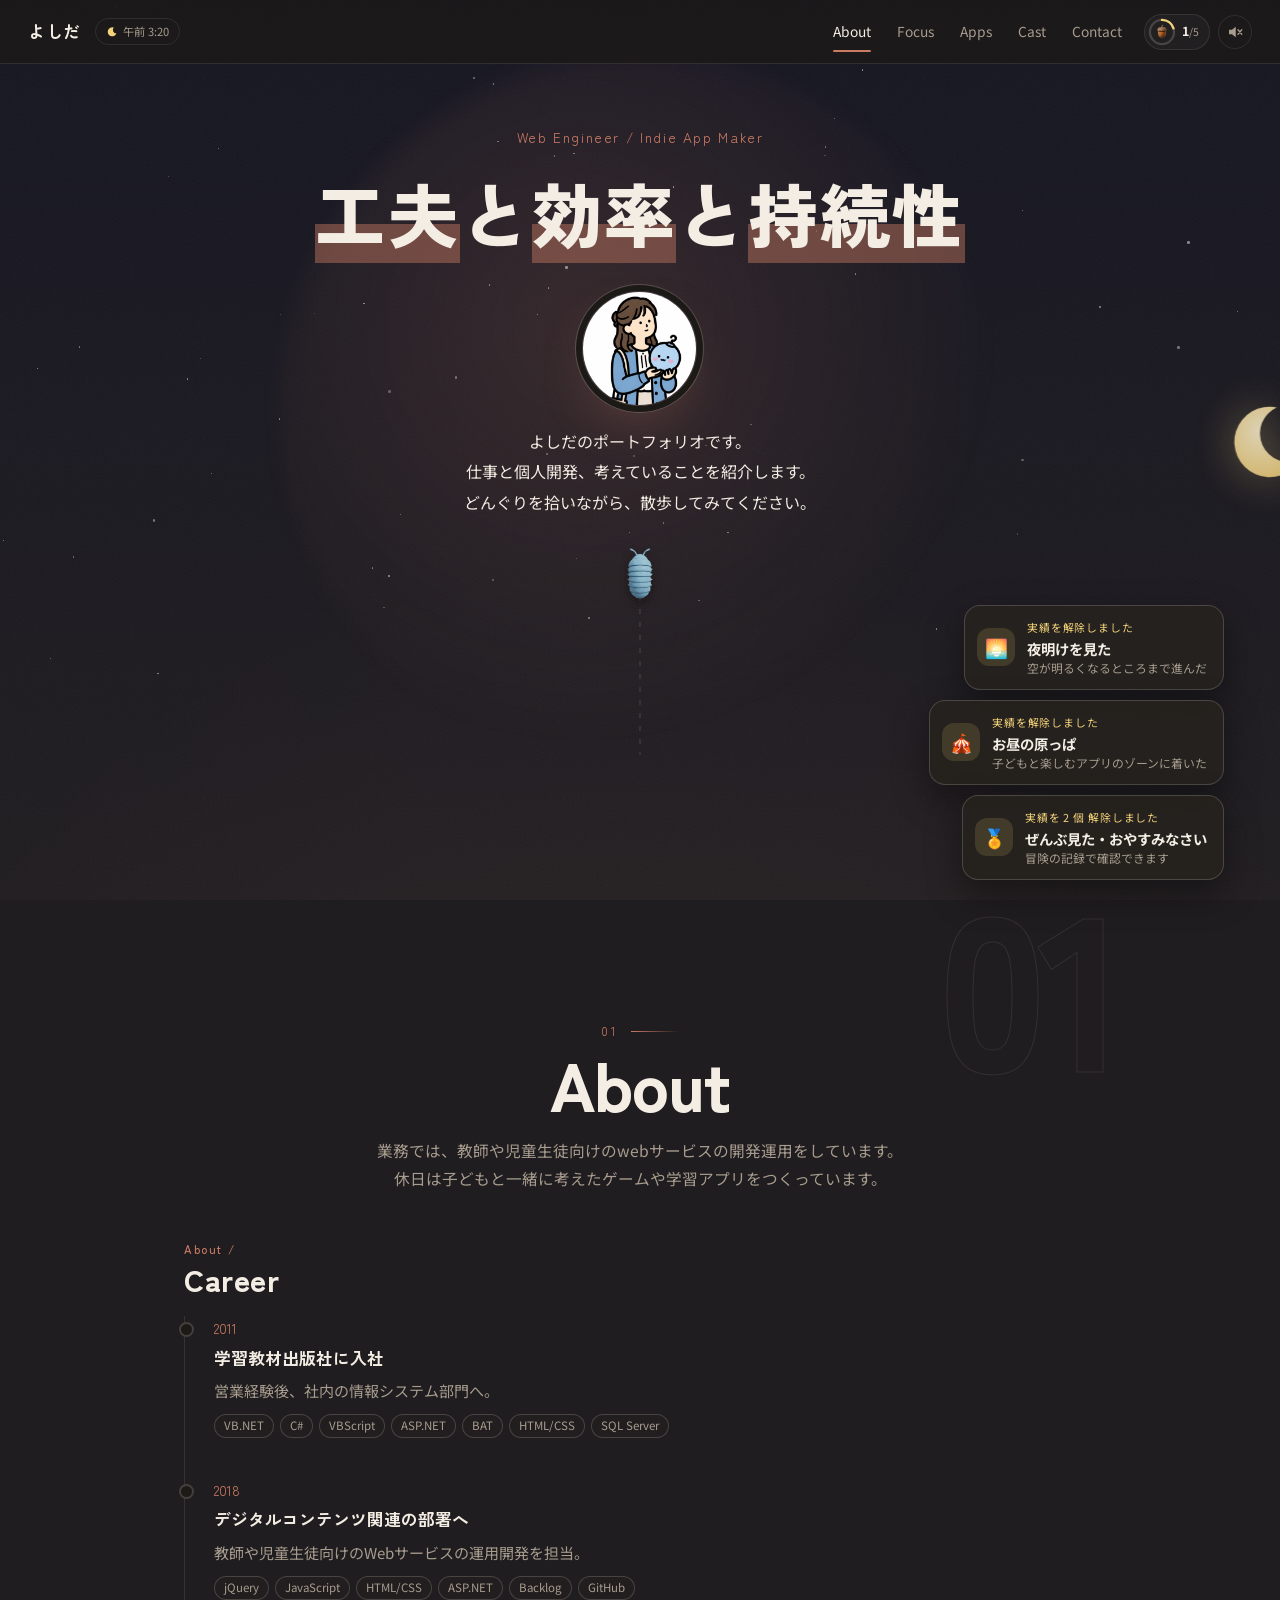
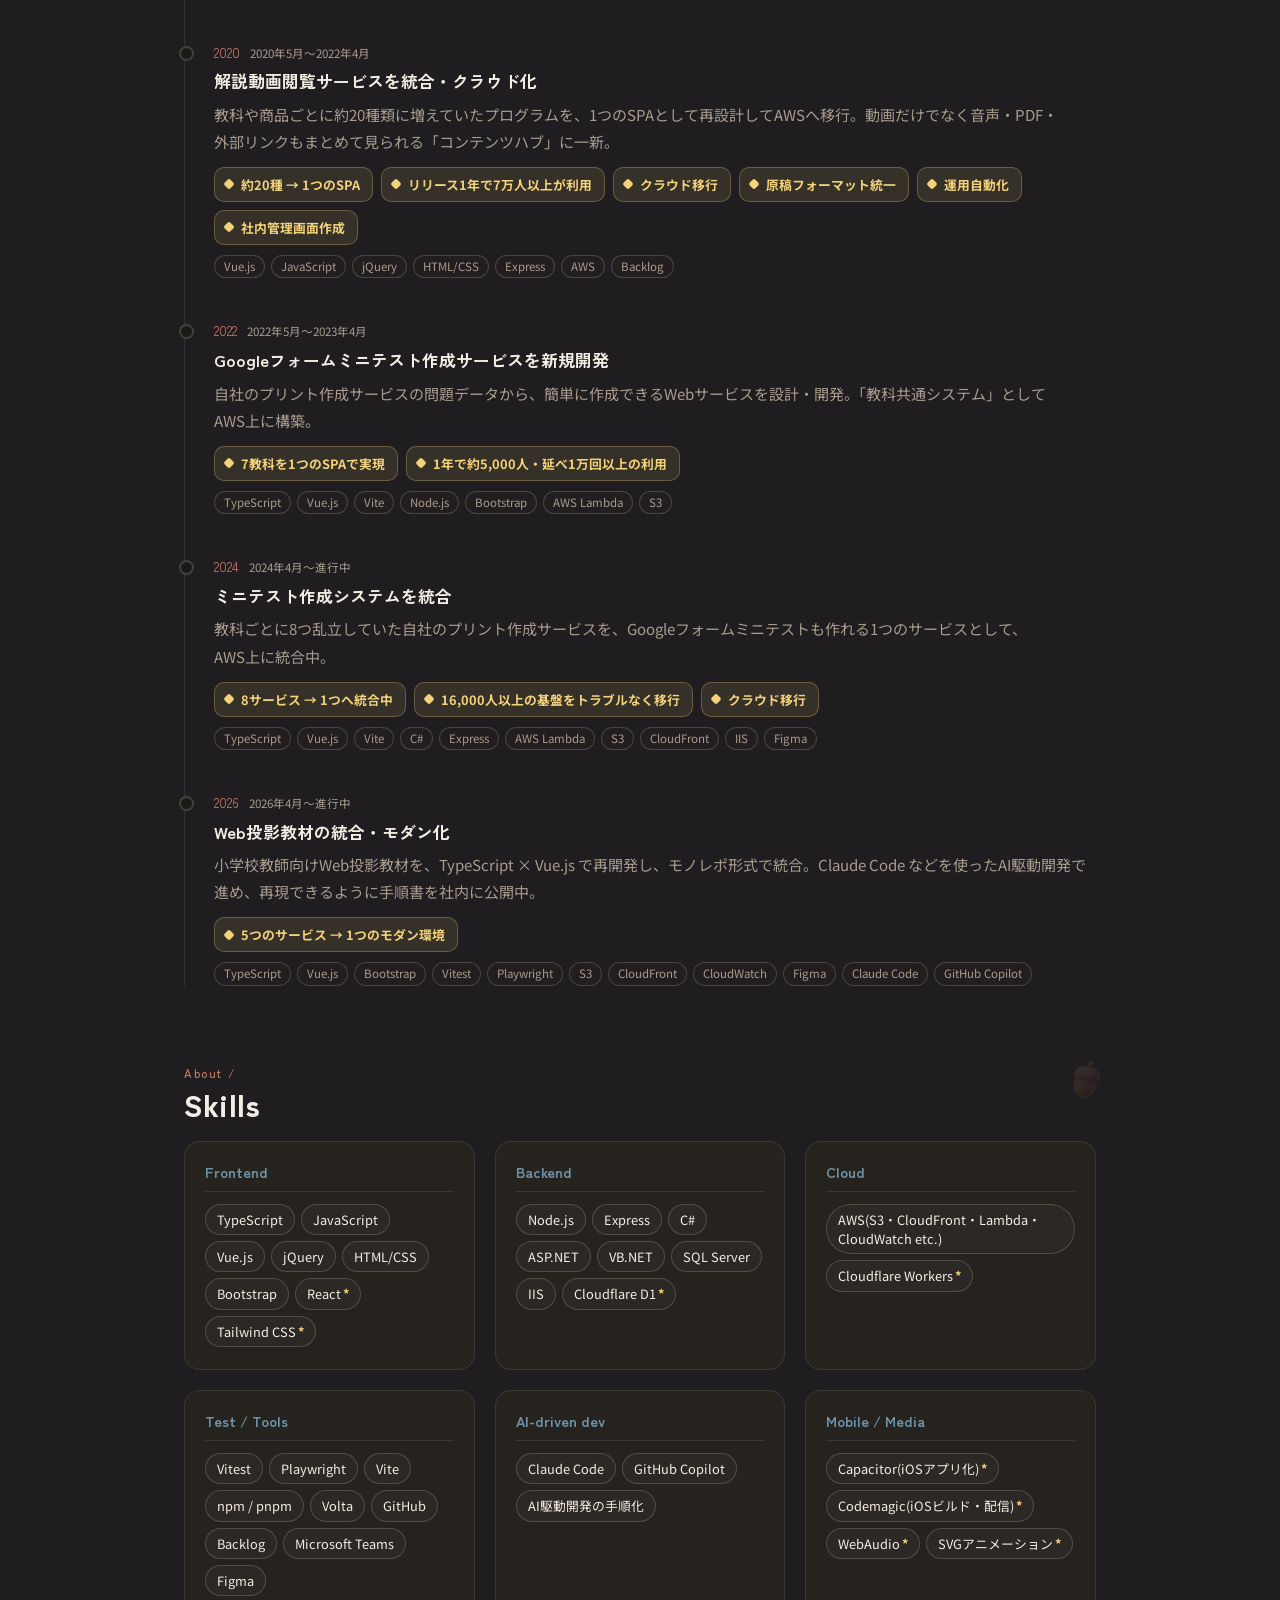
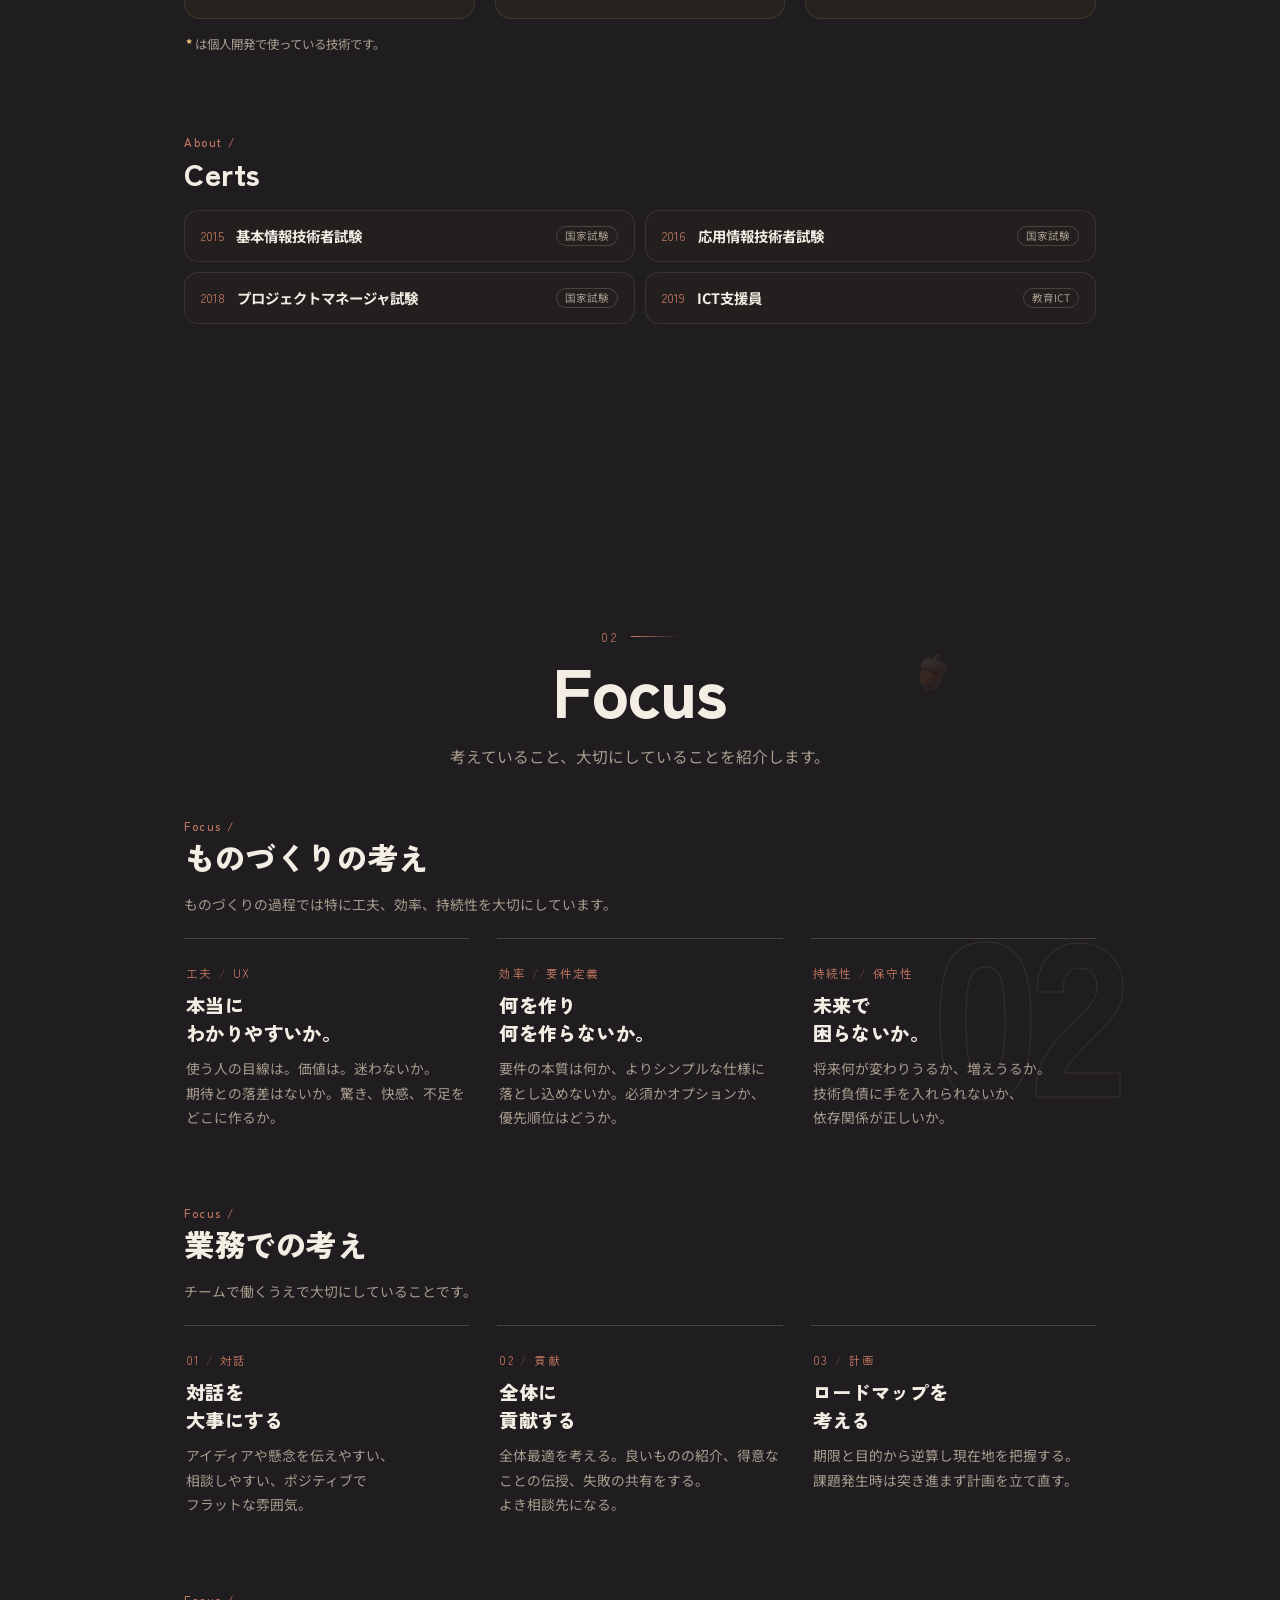
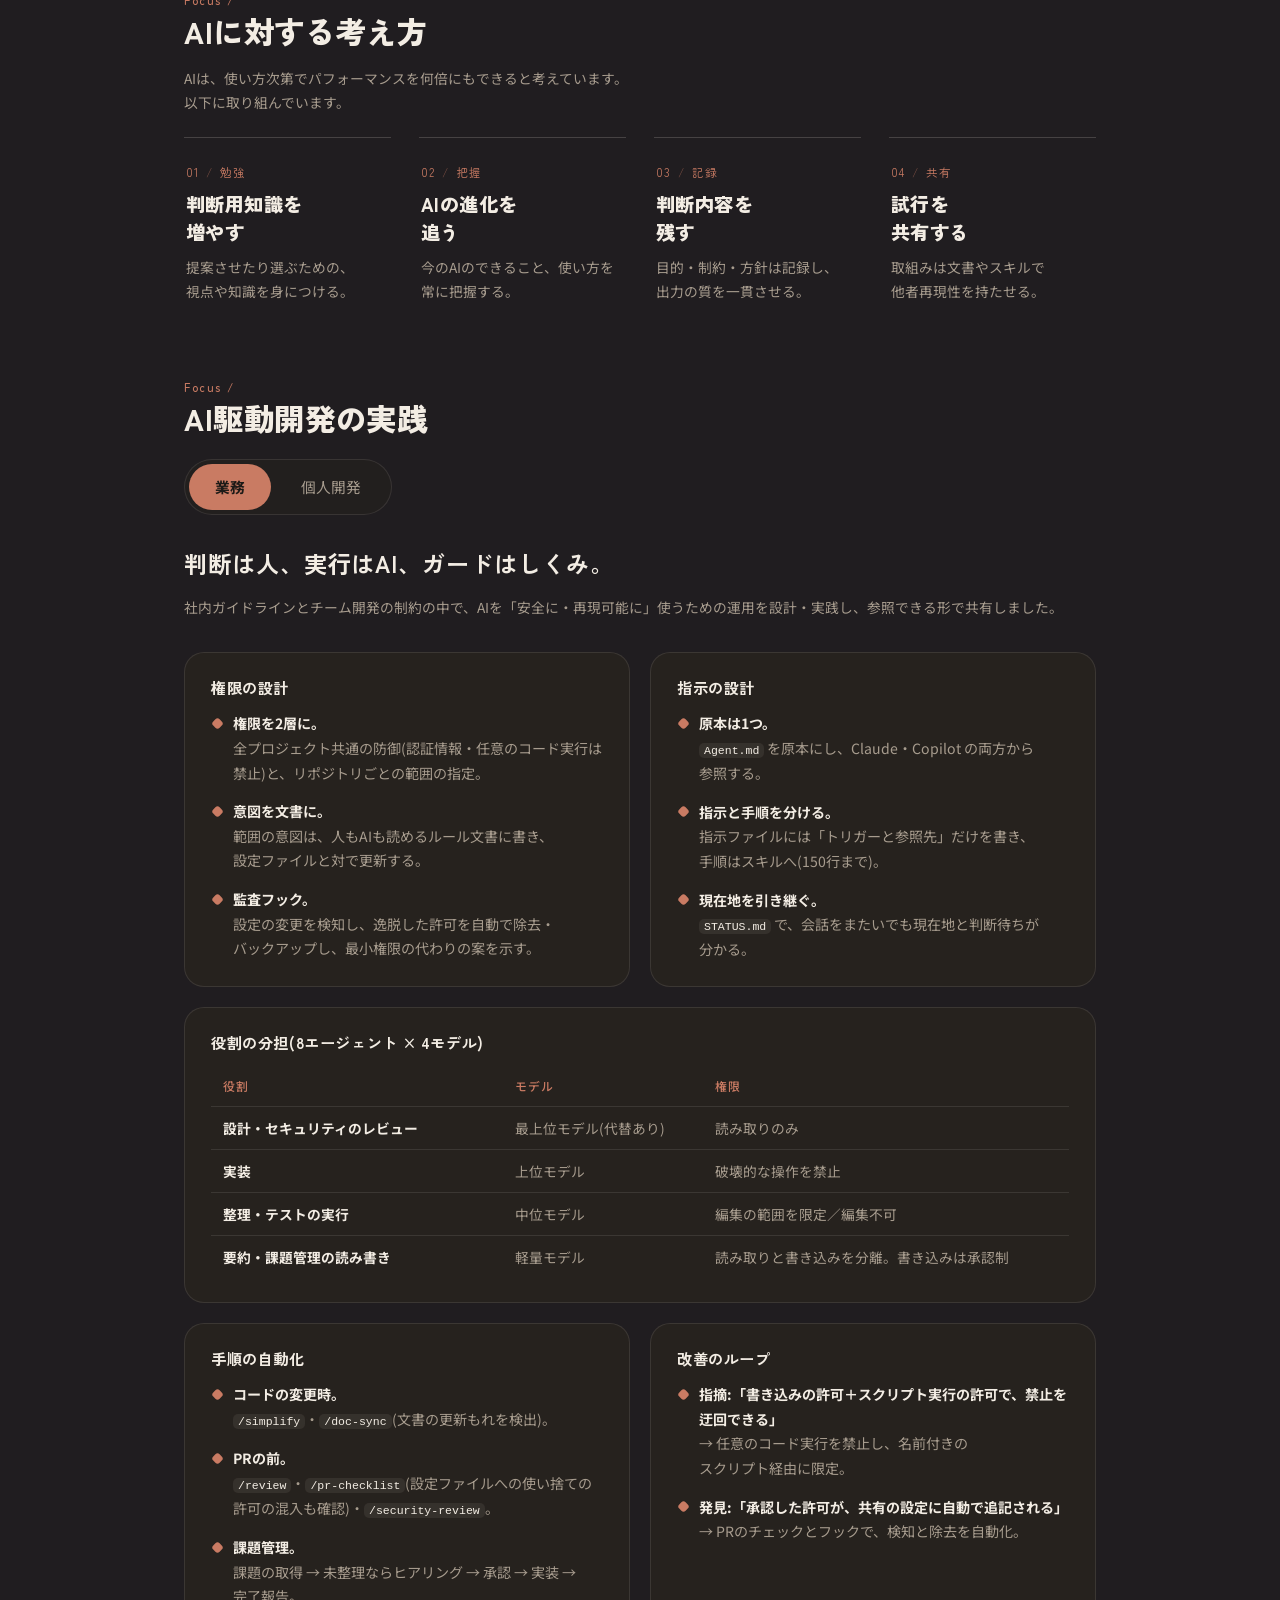
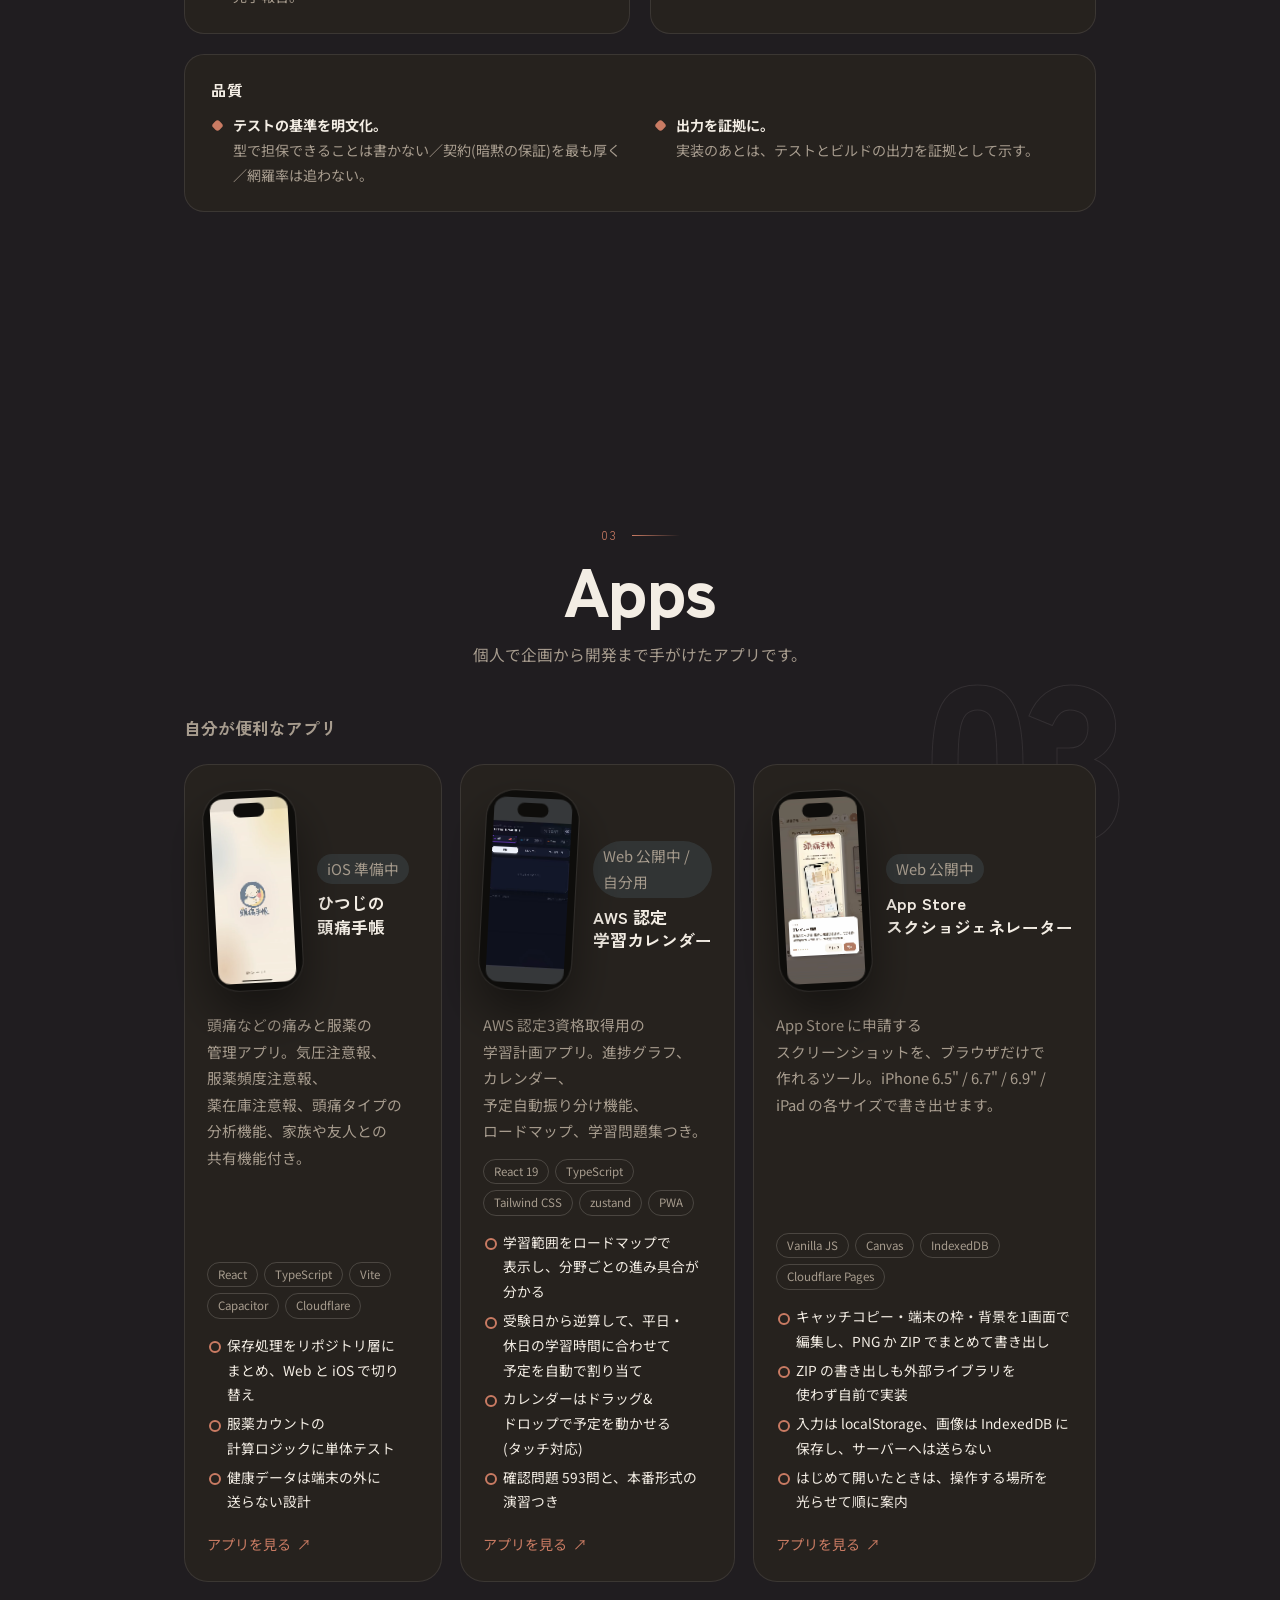
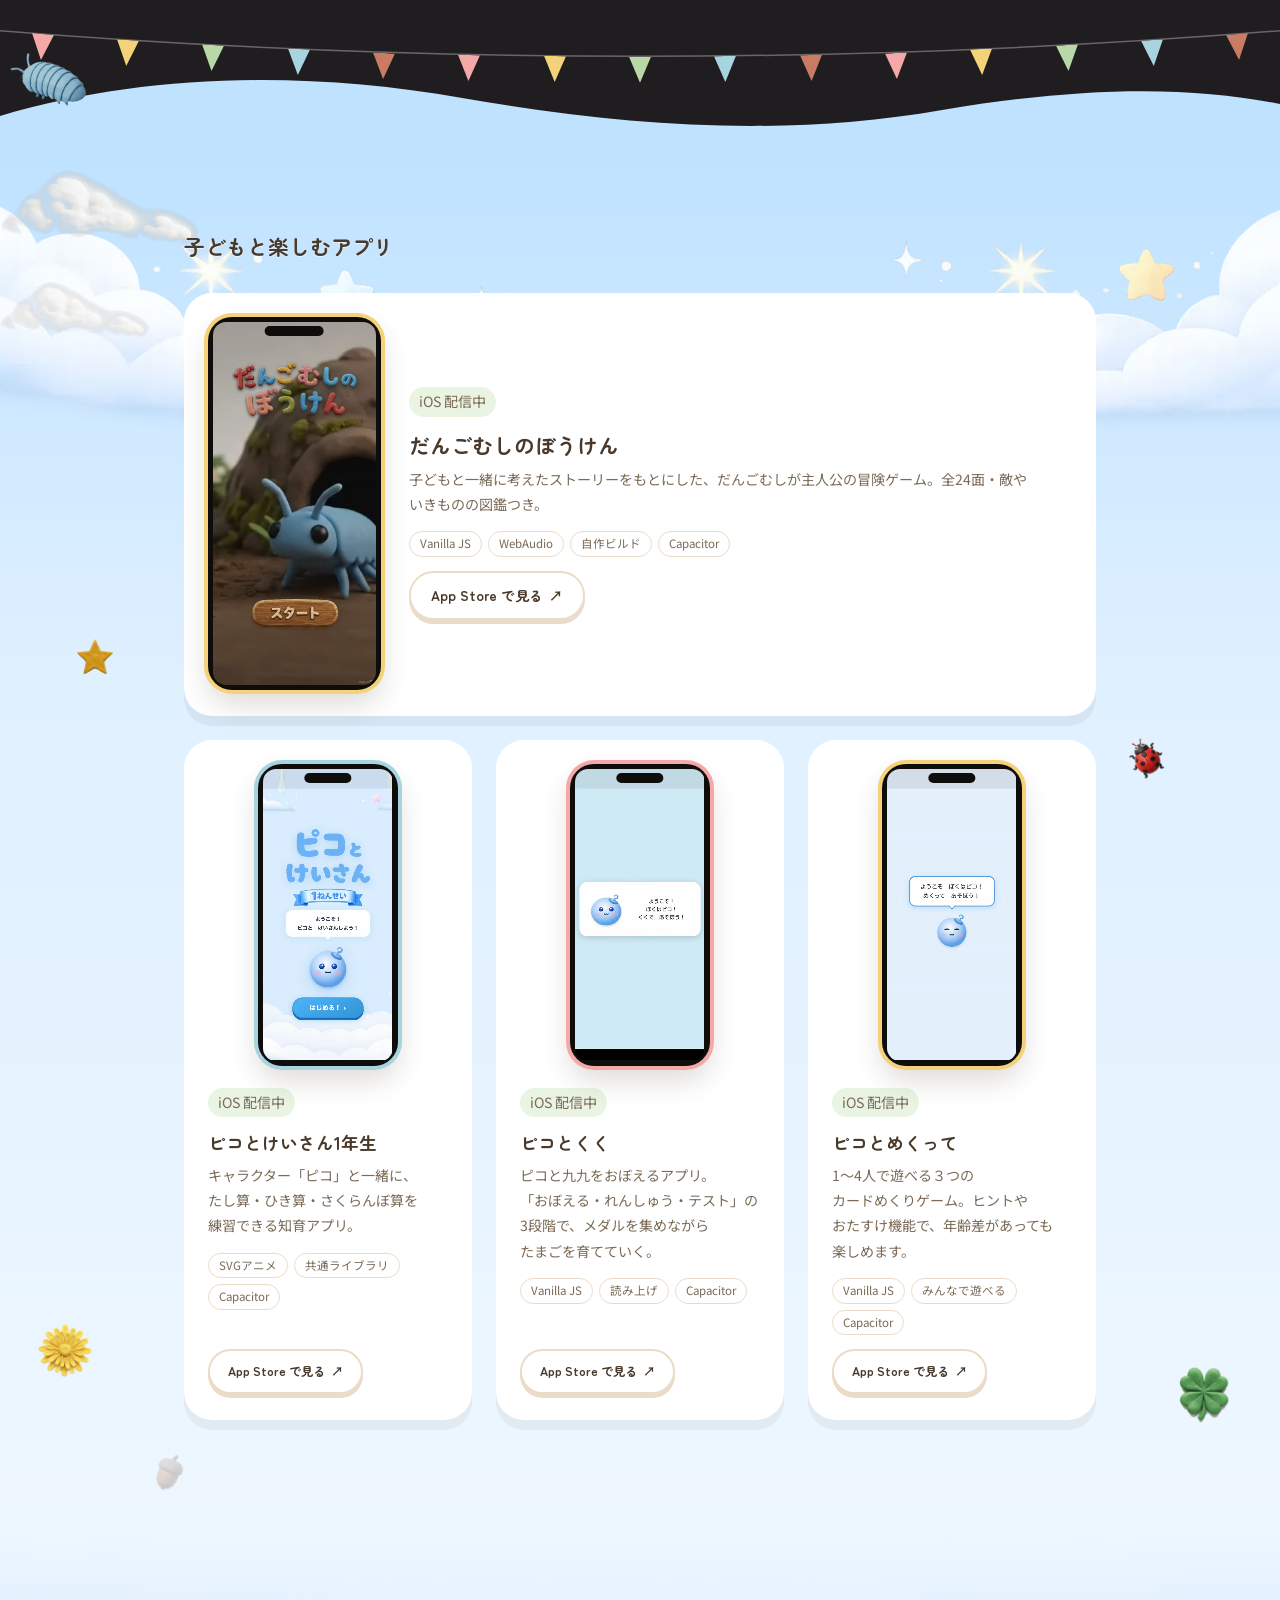
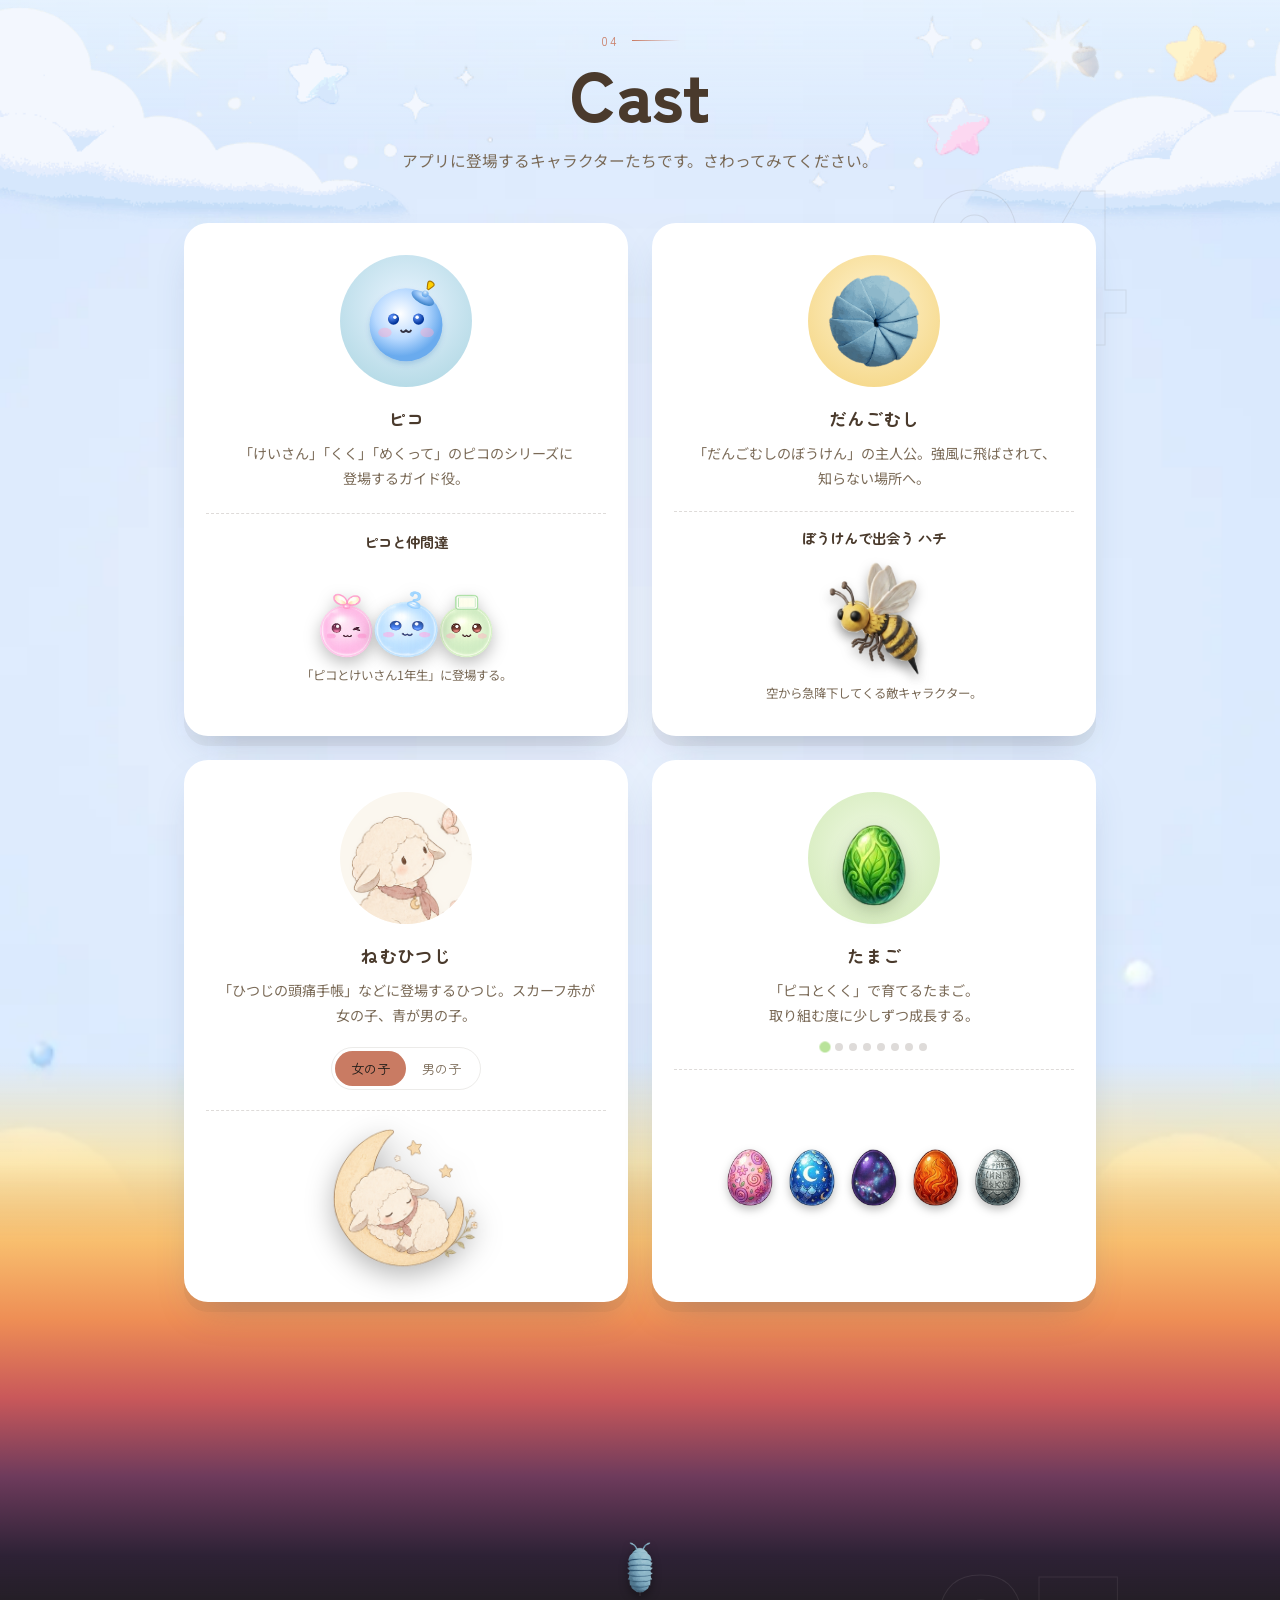
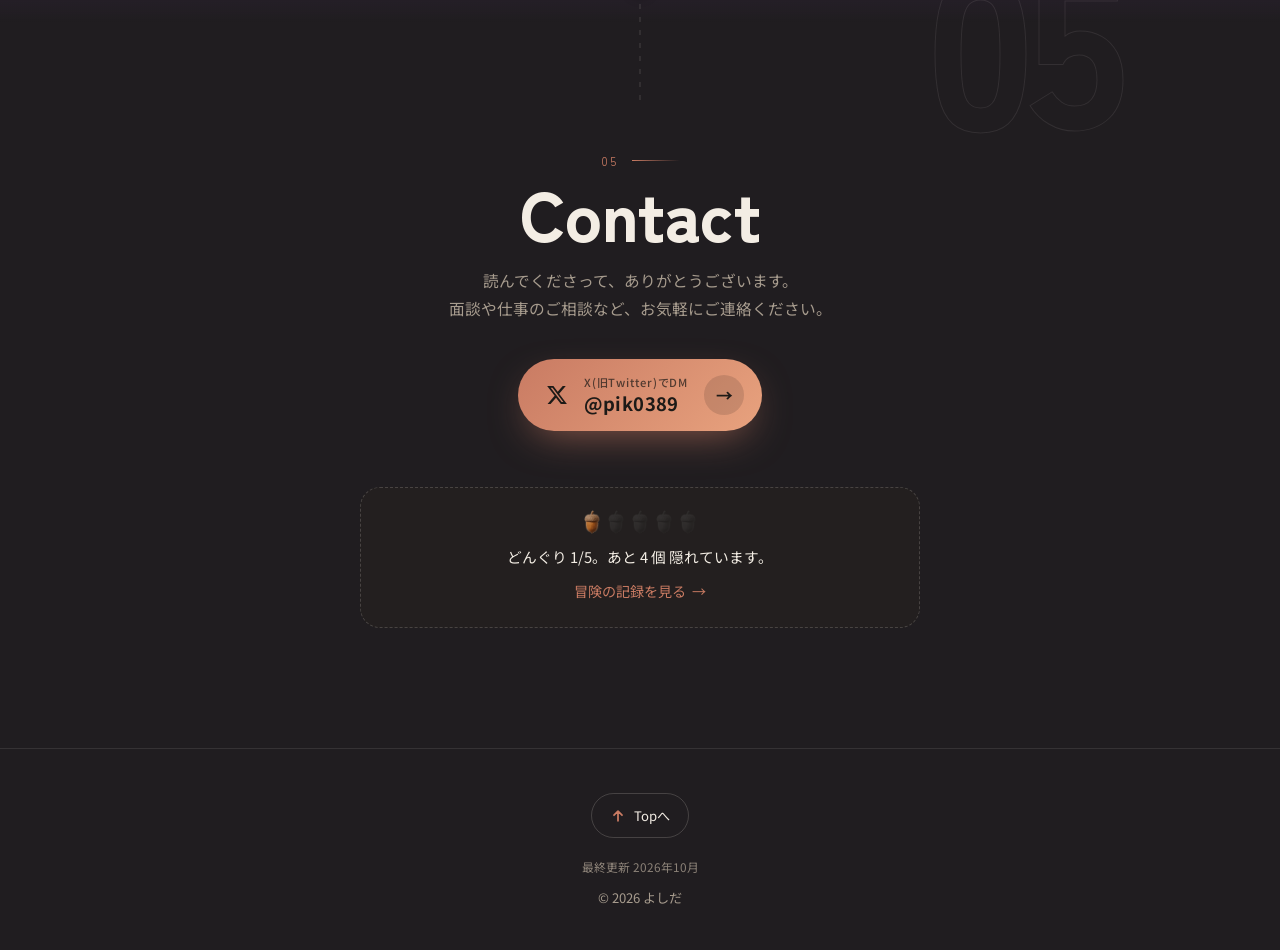
==== commit d714149d: "2024の経歴の見出しを「ミニテスト作成システムを統合」に変更 Co-Authored-By: Claude Opus 5.5 <noreply@anthropic.com> Claude-Sessi" ====
--- a/index.html
+++ b/index.html
@@ -166,7 +166,7 @@
         <li class="timeline-item">
           <span class="timeline-year">2024<small class="timeline-period">2024年4月〜進行中</small></span>
           <div class="timeline-content">
-            <h3>ミニテスト作成システムを統合・AWSへ移行</h3>
+            <h3>ミニテスト作成システムを統合</h3>
             <p>教科ごとに8つ乱立していた自社のプリント作成サービスを、Googleフォームミニテストも作れる1つのサービスとして、AWS上に統合中。</p>
             <ul class="tl-results"><li>8サービス → 1つへ統合中</li><li>16,000人以上の基盤をトラブルなく移行</li><li>クラウド移行</li></ul>
             <ul class="tl-tags"><li>TypeScript</li><li>Vue.js</li><li>Vite</li><li>C#</li><li>Express</li><li>AWS Lambda</li><li>S3</li><li>CloudFront</li><li>IIS</li><li>Figma</li></ul>
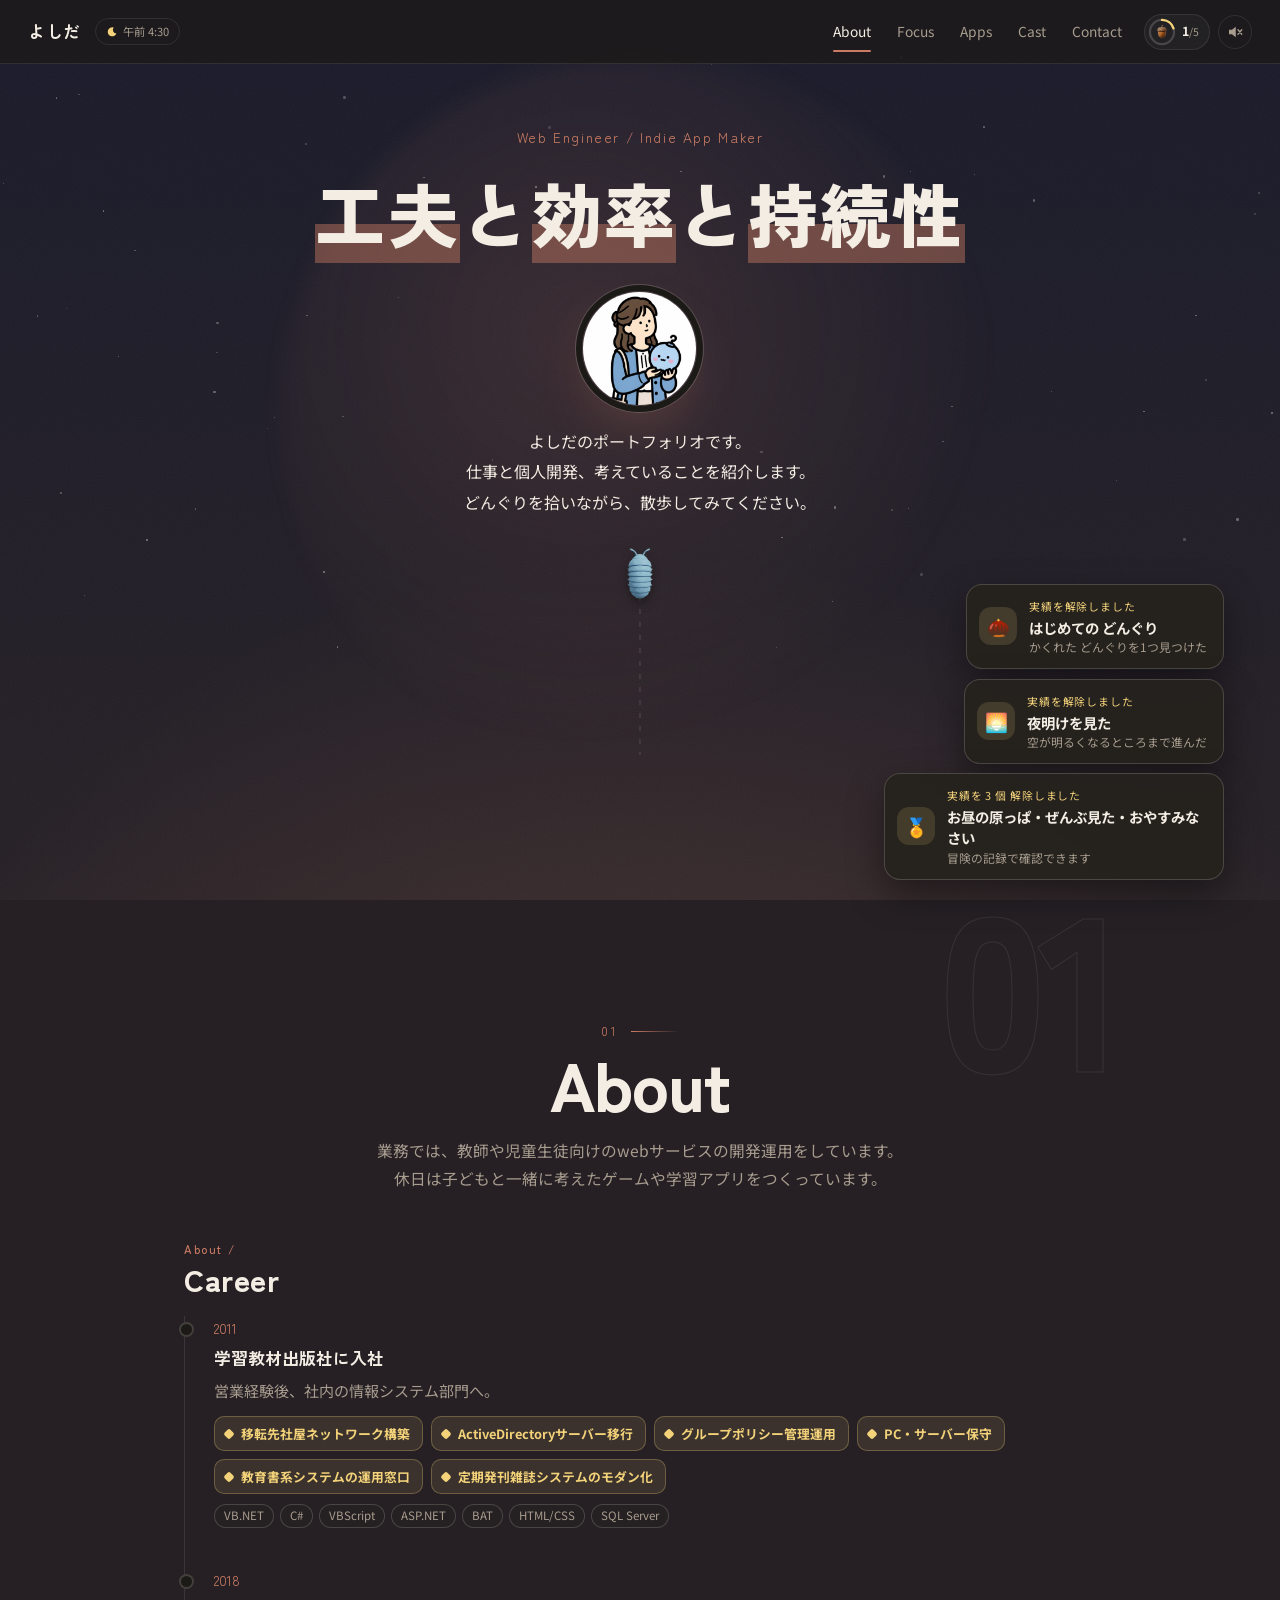
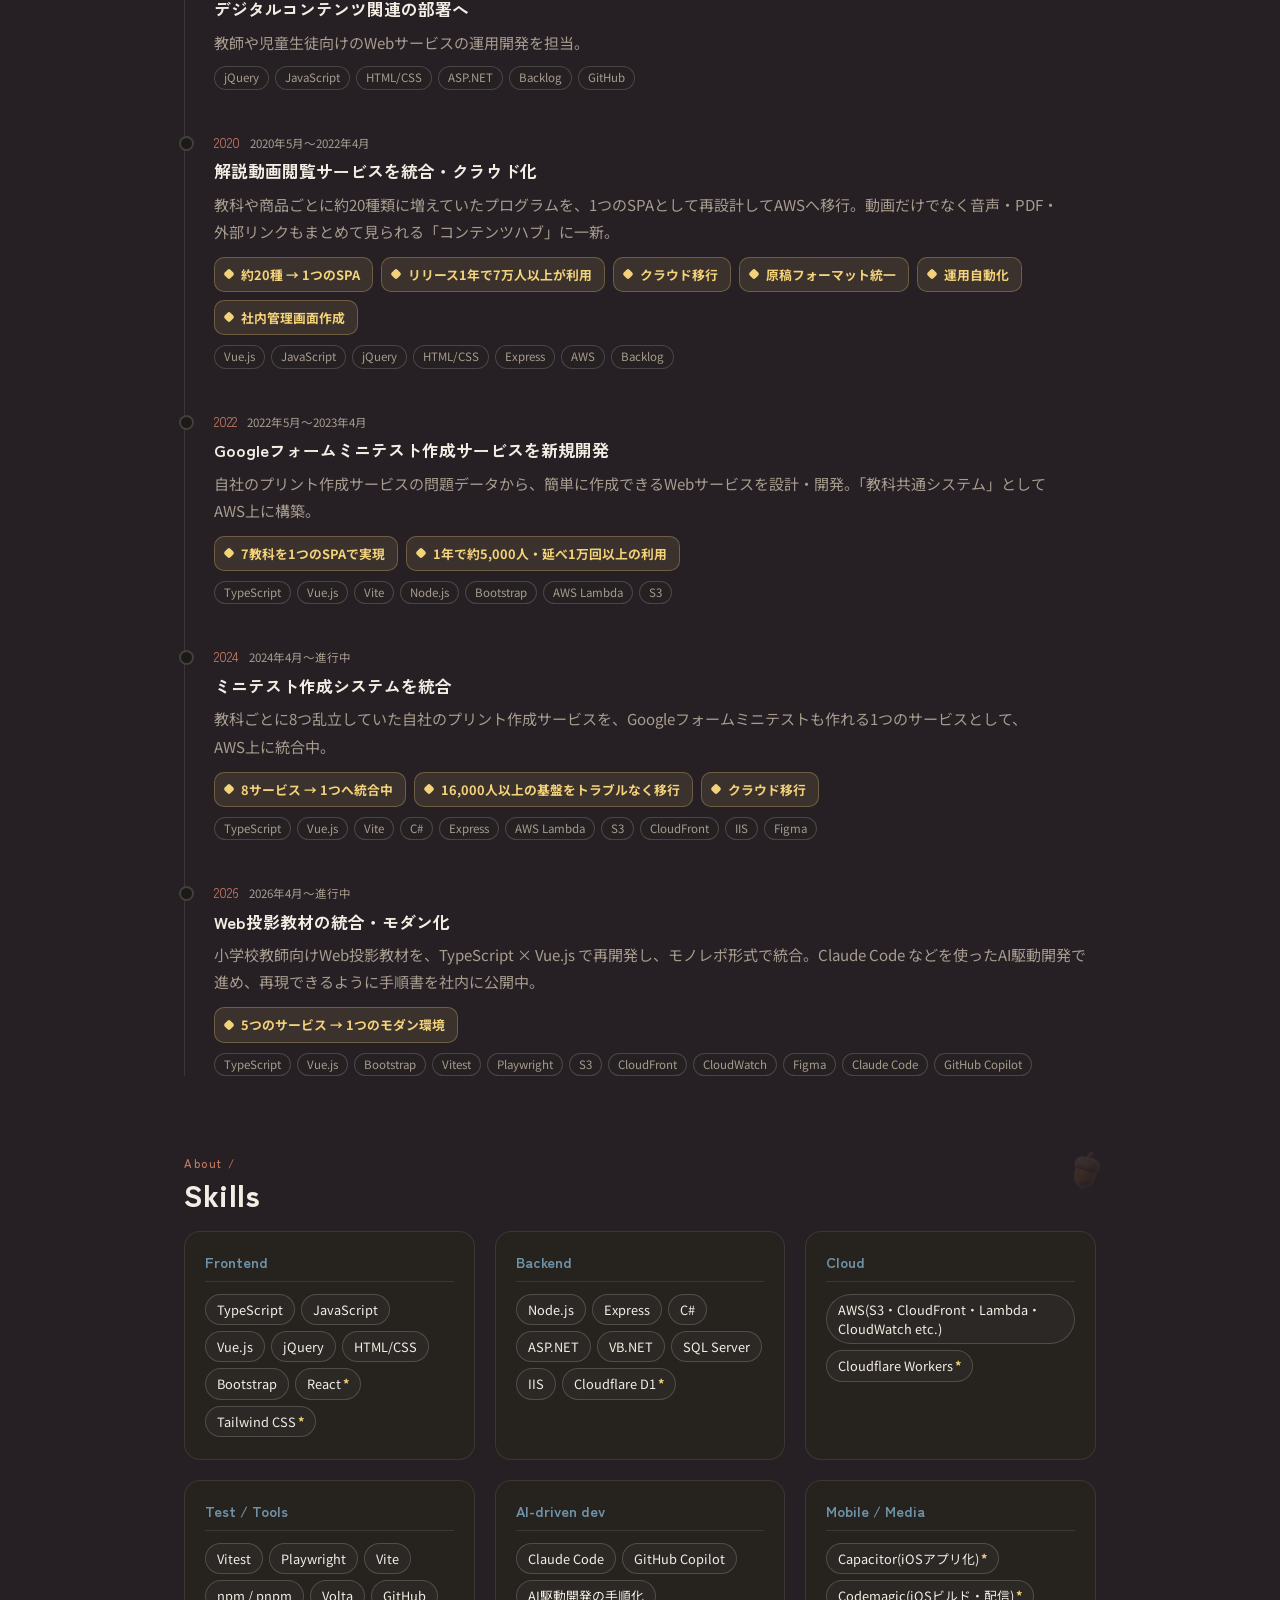
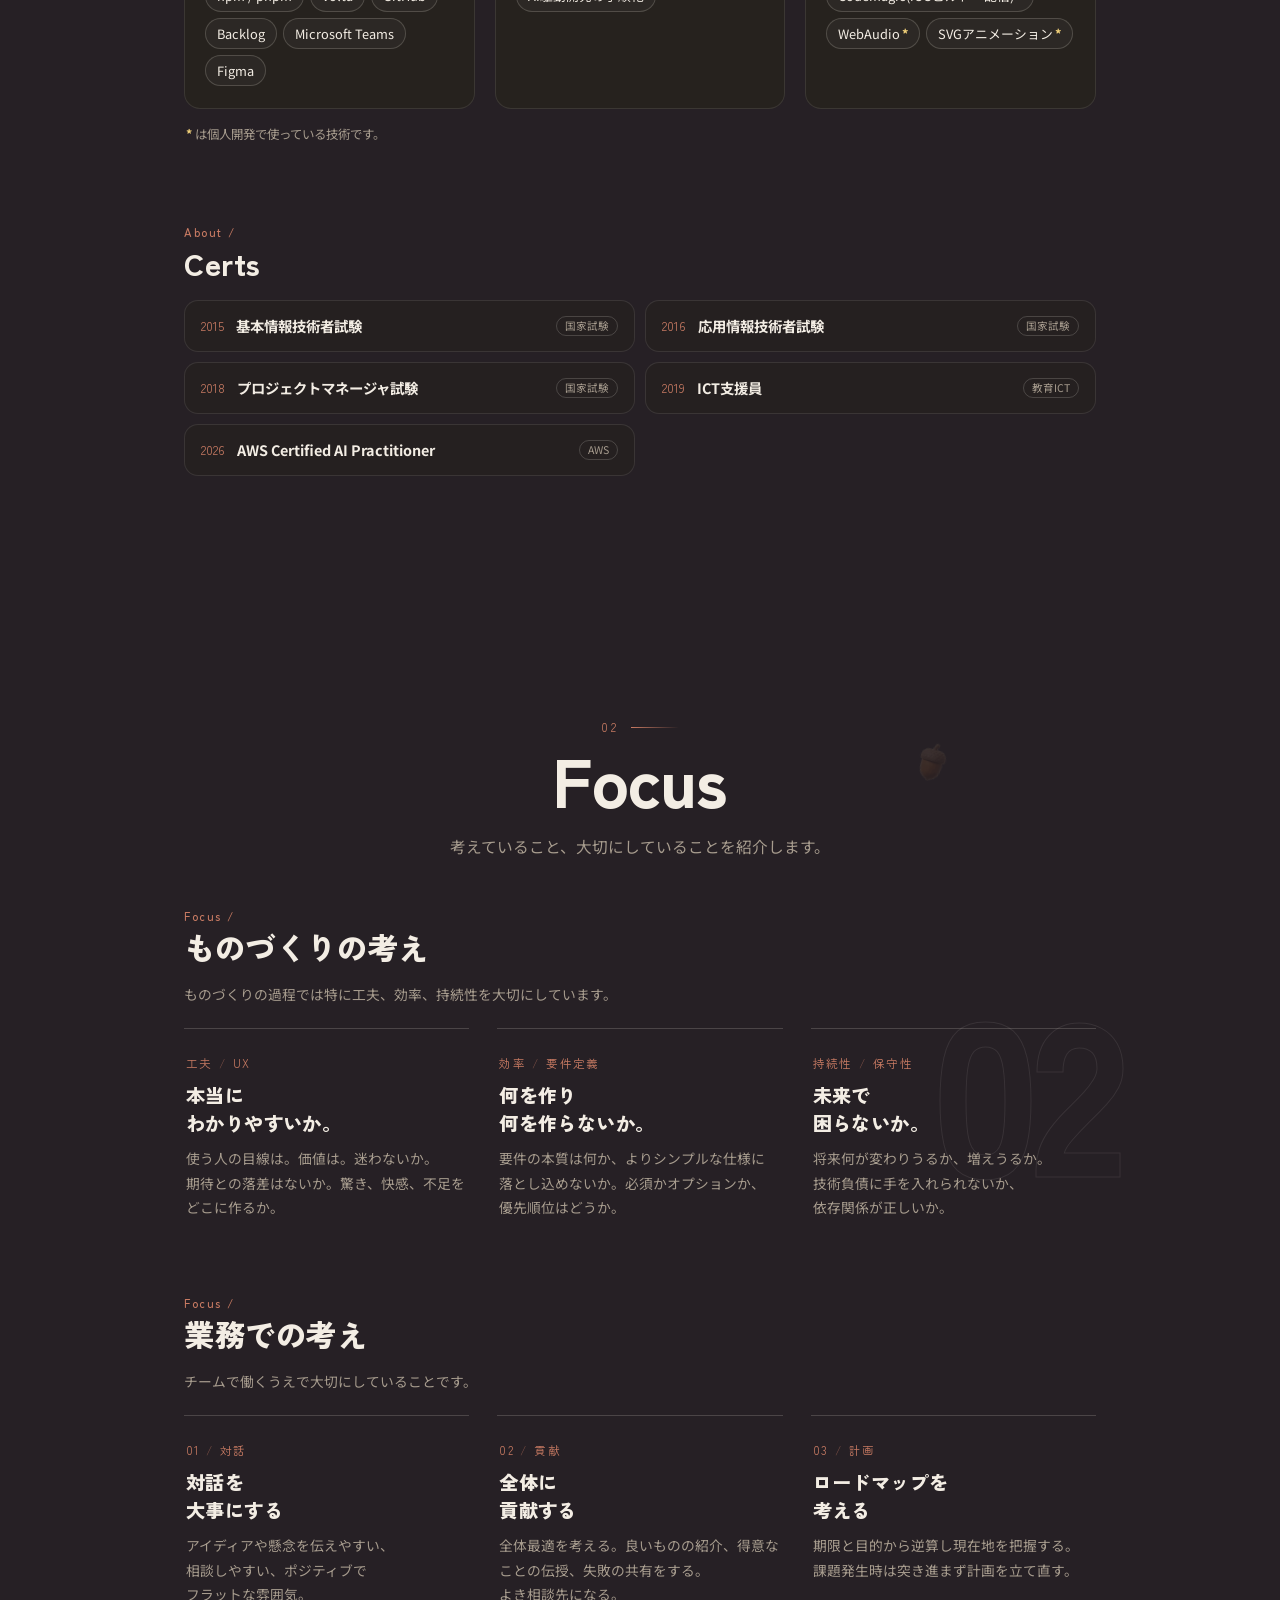
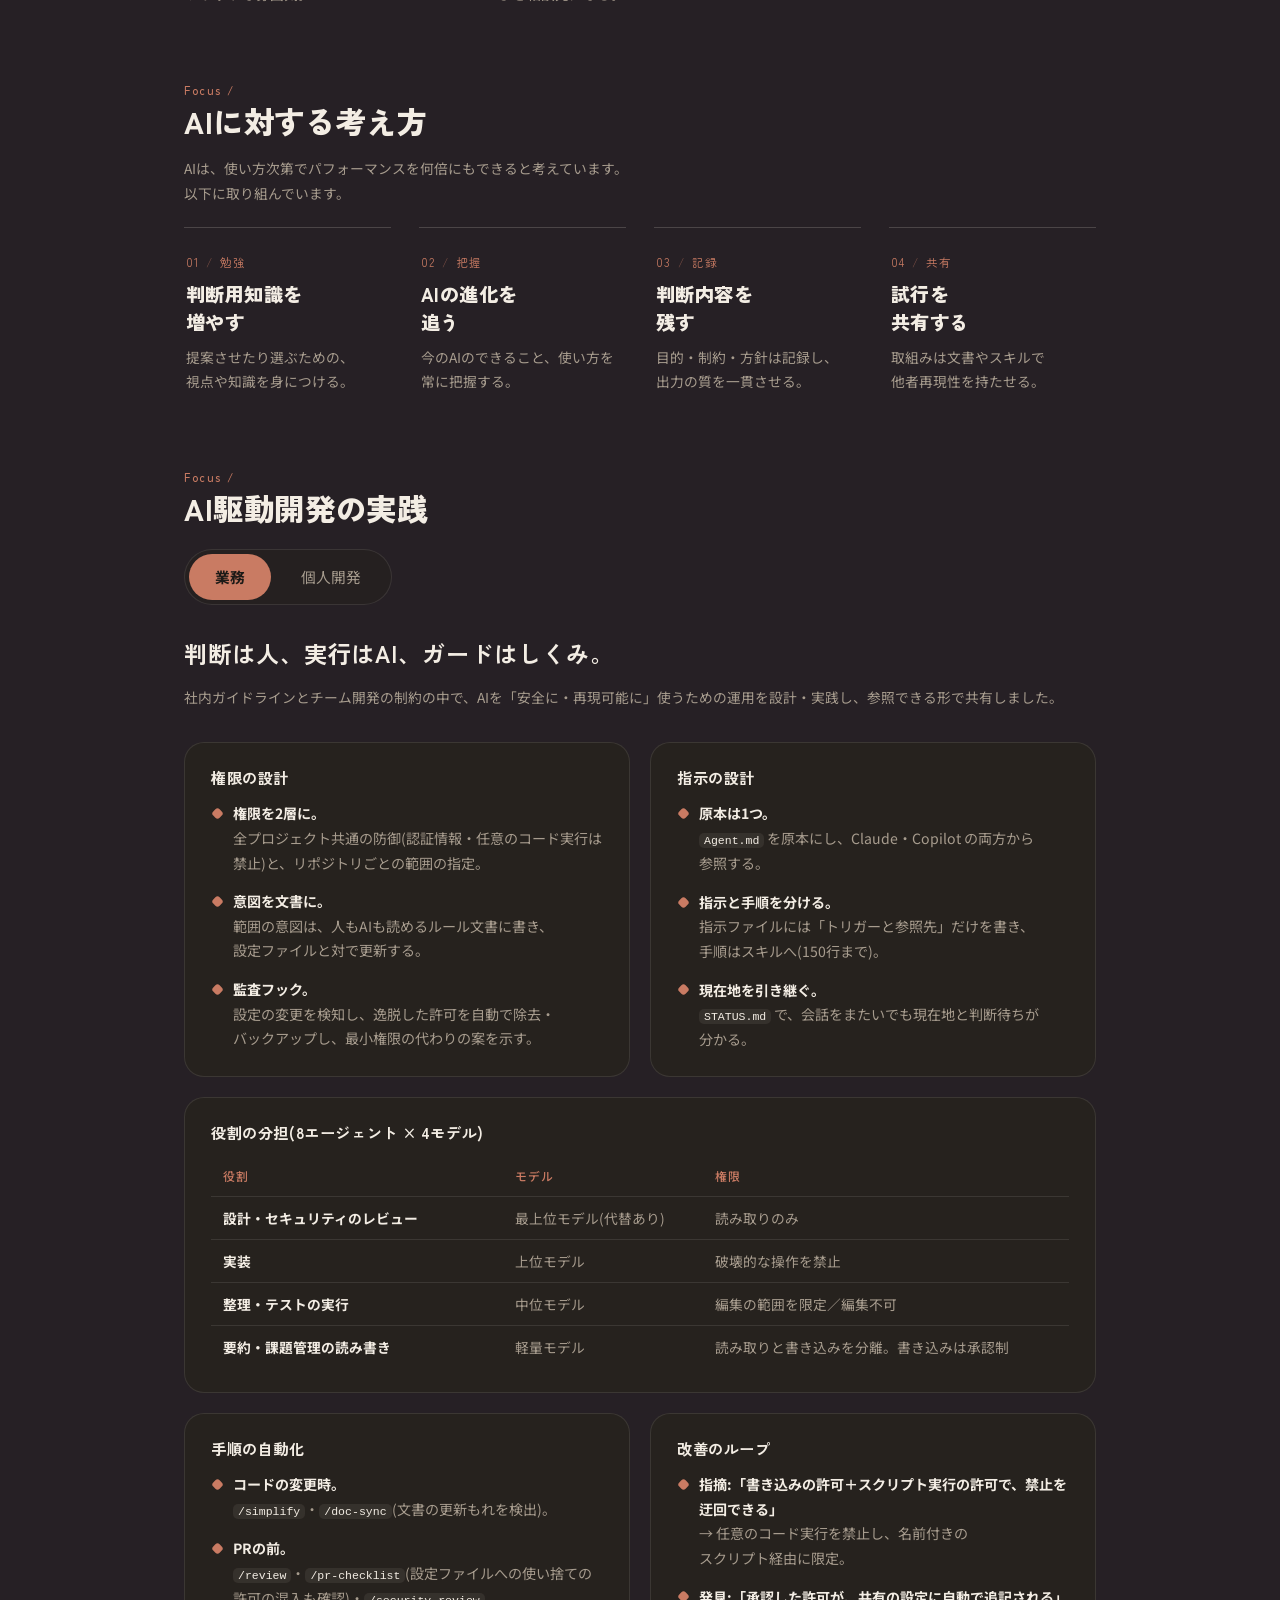
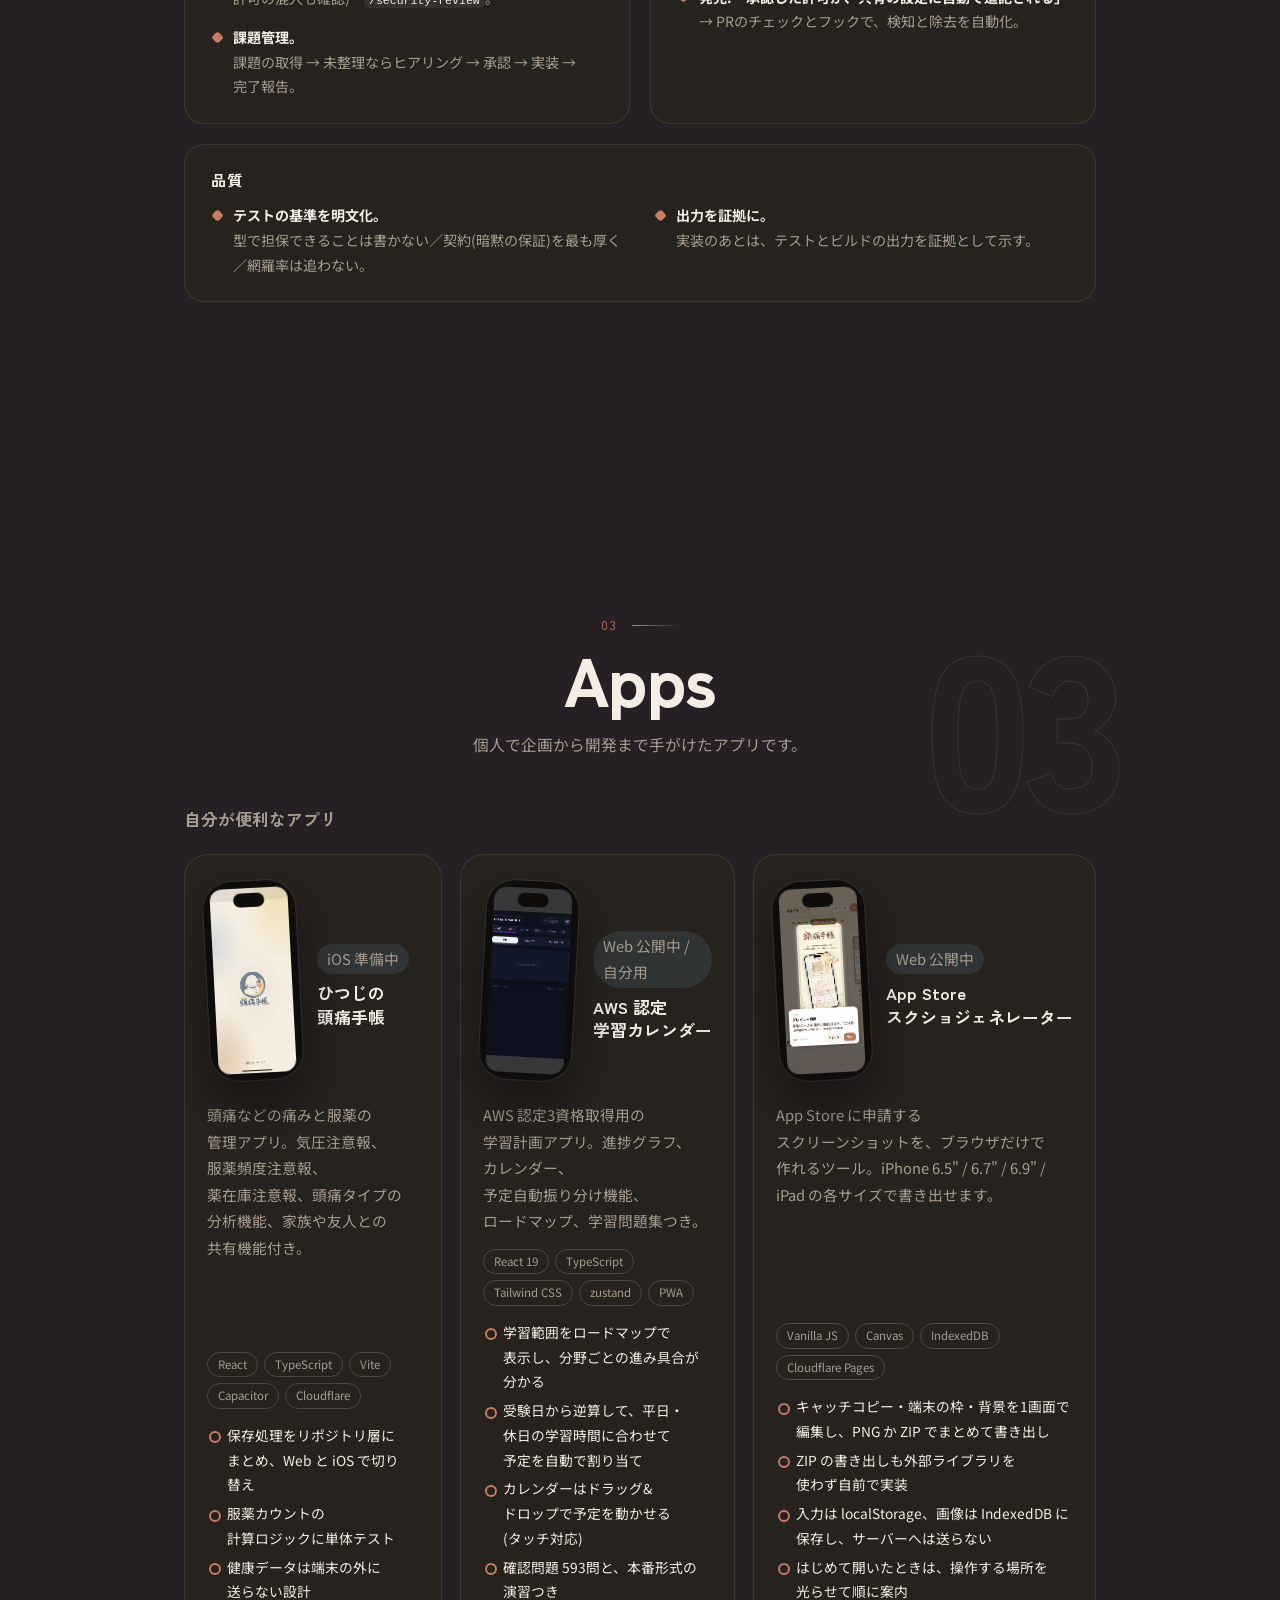
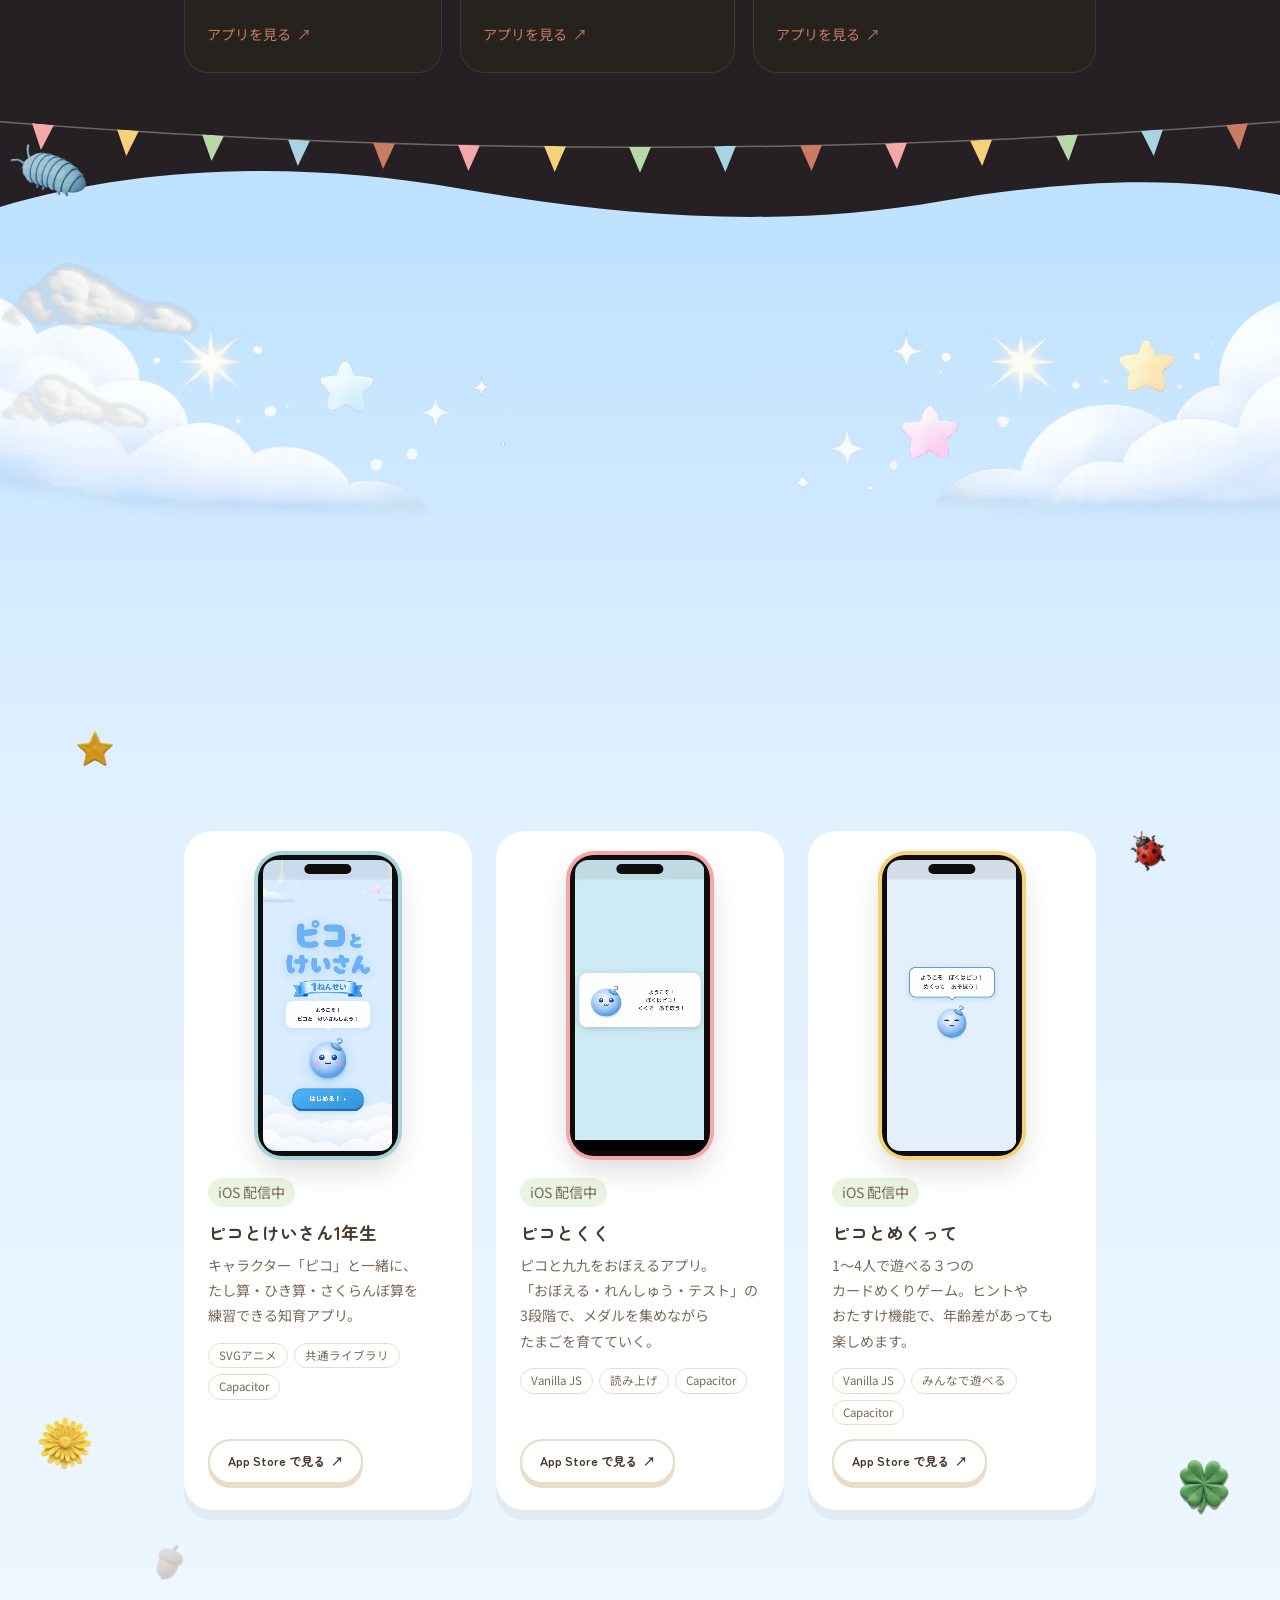
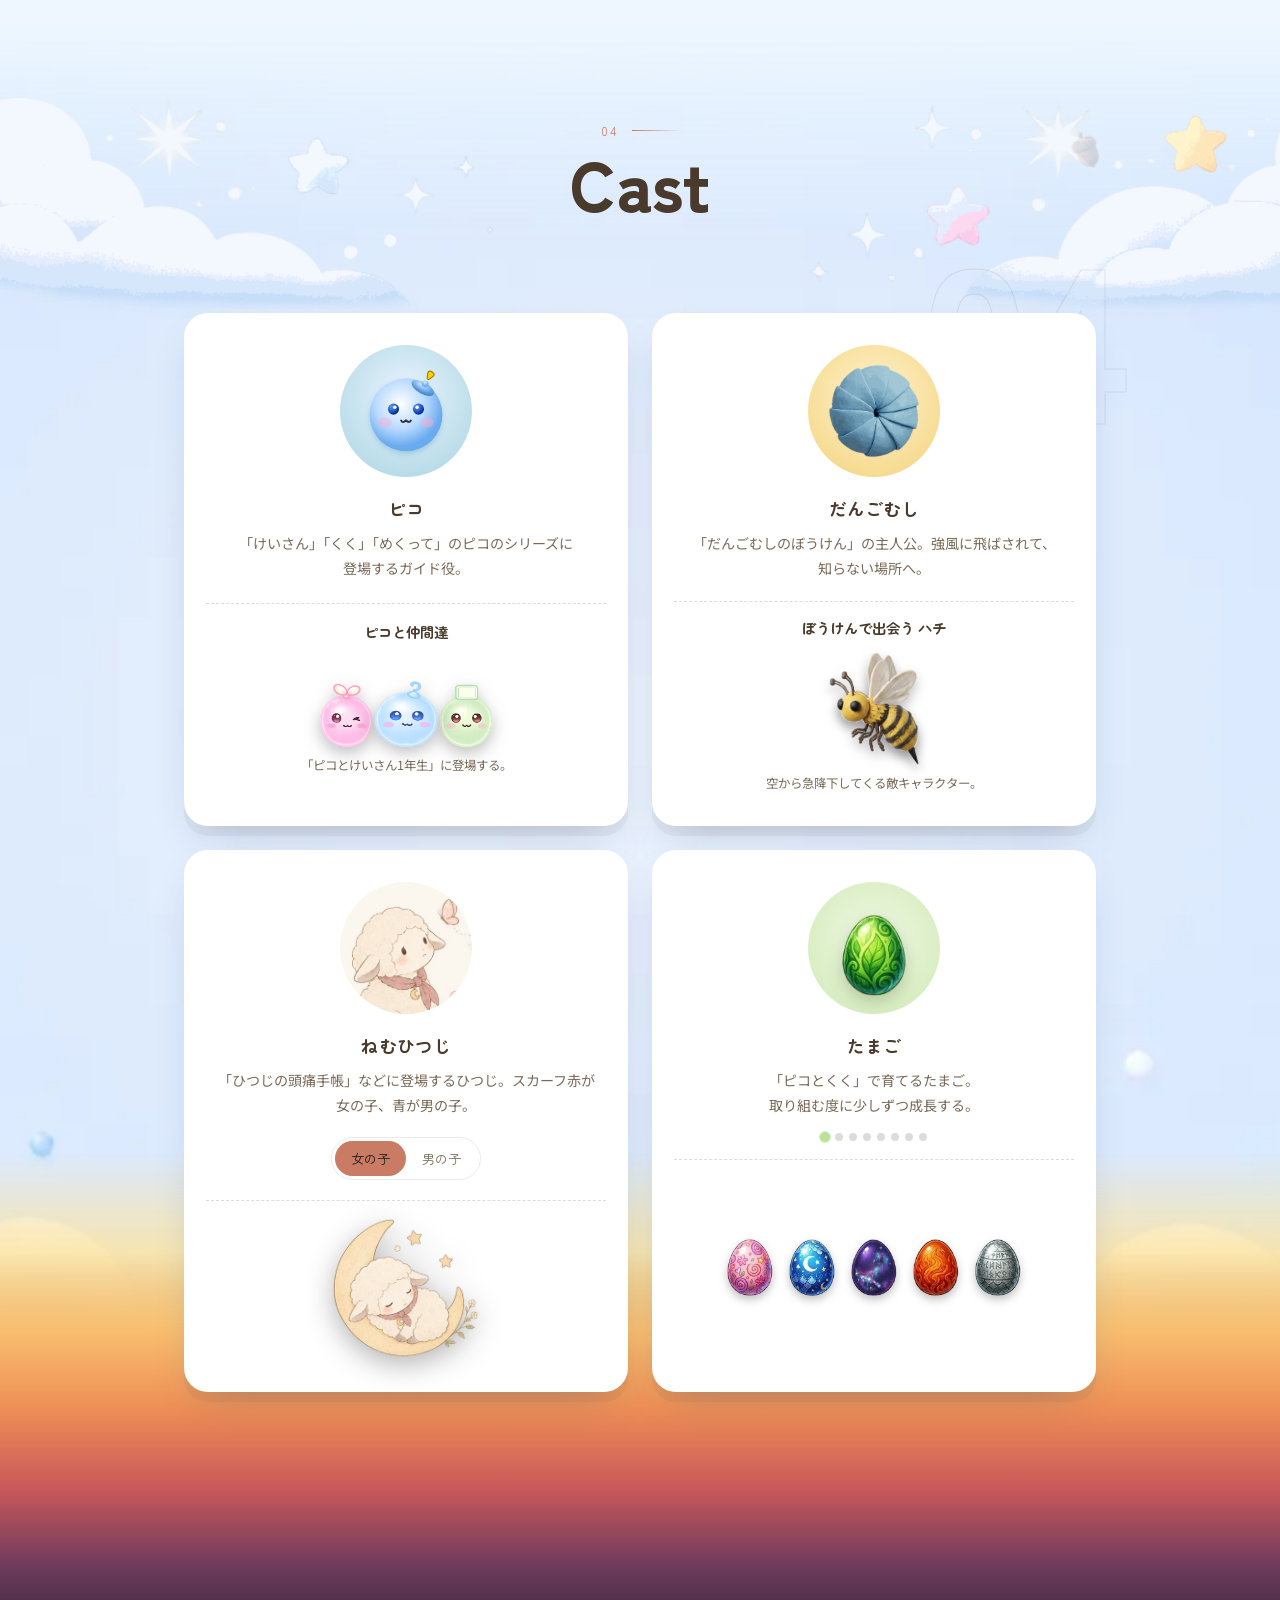
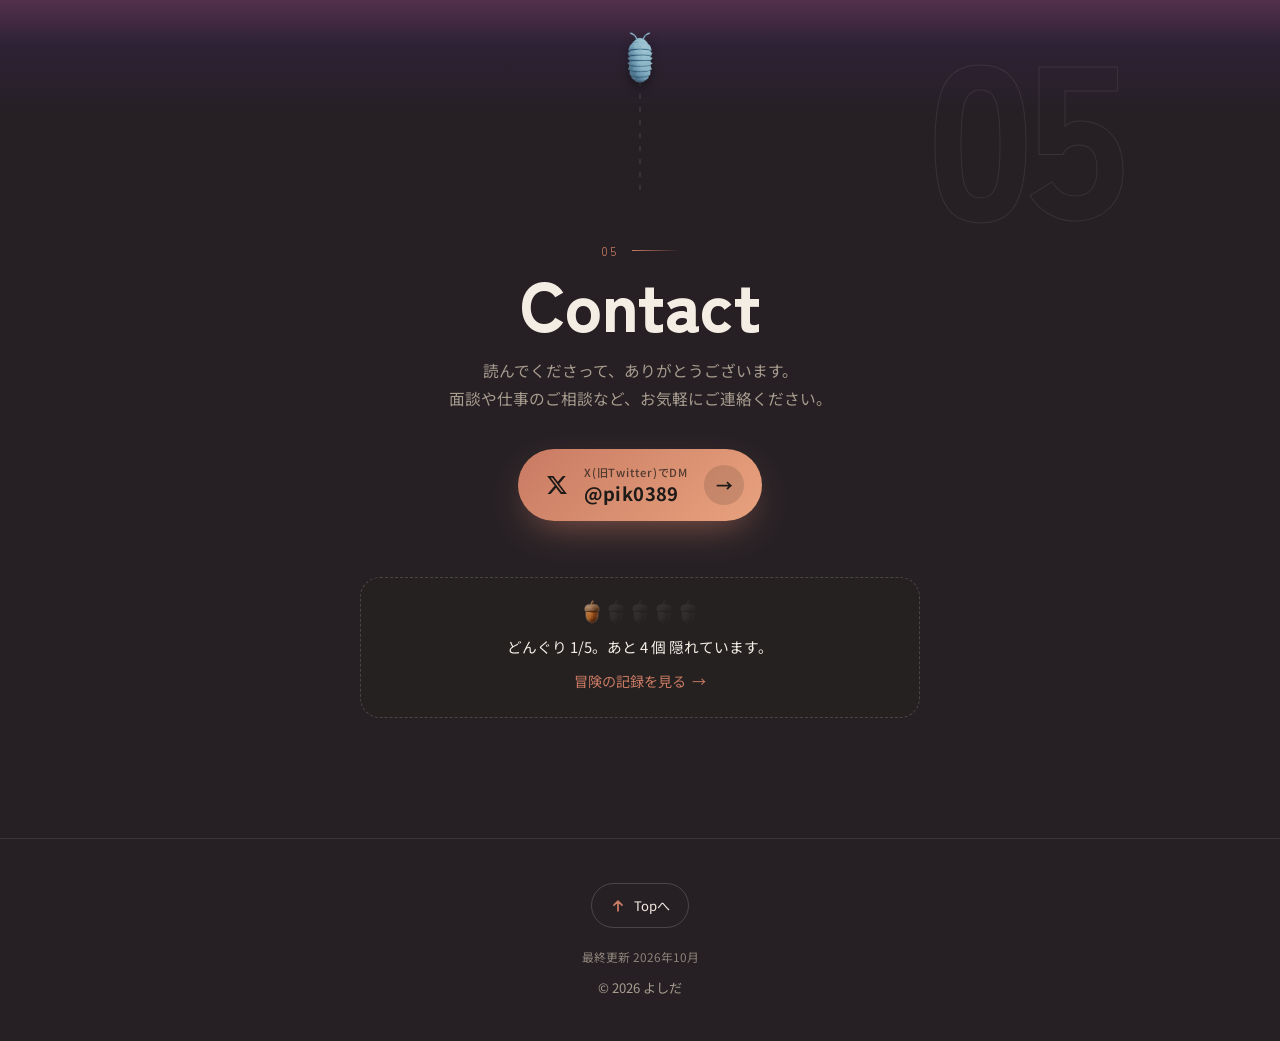
==== commit 010ec066: "2011の経歴に成果バッジを追加(ネットワーク構築・AD移行・システム運用など6つ) Co-Authored-By: Claude Opus 5.5 <noreply@anthropic.com> C" ====
--- a/index.html
+++ b/index.html
@@ -134,6 +134,7 @@
           <div class="timeline-content">
             <h3>学習教材出版社に入社</h3>
             <p>営業経験後、社内の情報システム部門へ。</p>
+            <ul class="tl-results"><li>移転先社屋ネットワーク構築</li><li>ActiveDirectoryサーバー移行</li><li>グループポリシー管理運用</li><li>PC・サーバー保守</li><li>教育書系システムの運用窓口</li><li>定期発刊雑誌システムのモダン化</li></ul>
             <ul class="tl-tags"><li>VB.NET</li><li>C#</li><li>VBScript</li><li>ASP.NET</li><li>BAT</li><li>HTML/CSS</li><li>SQL Server</li></ul>
           </div>
         </li>
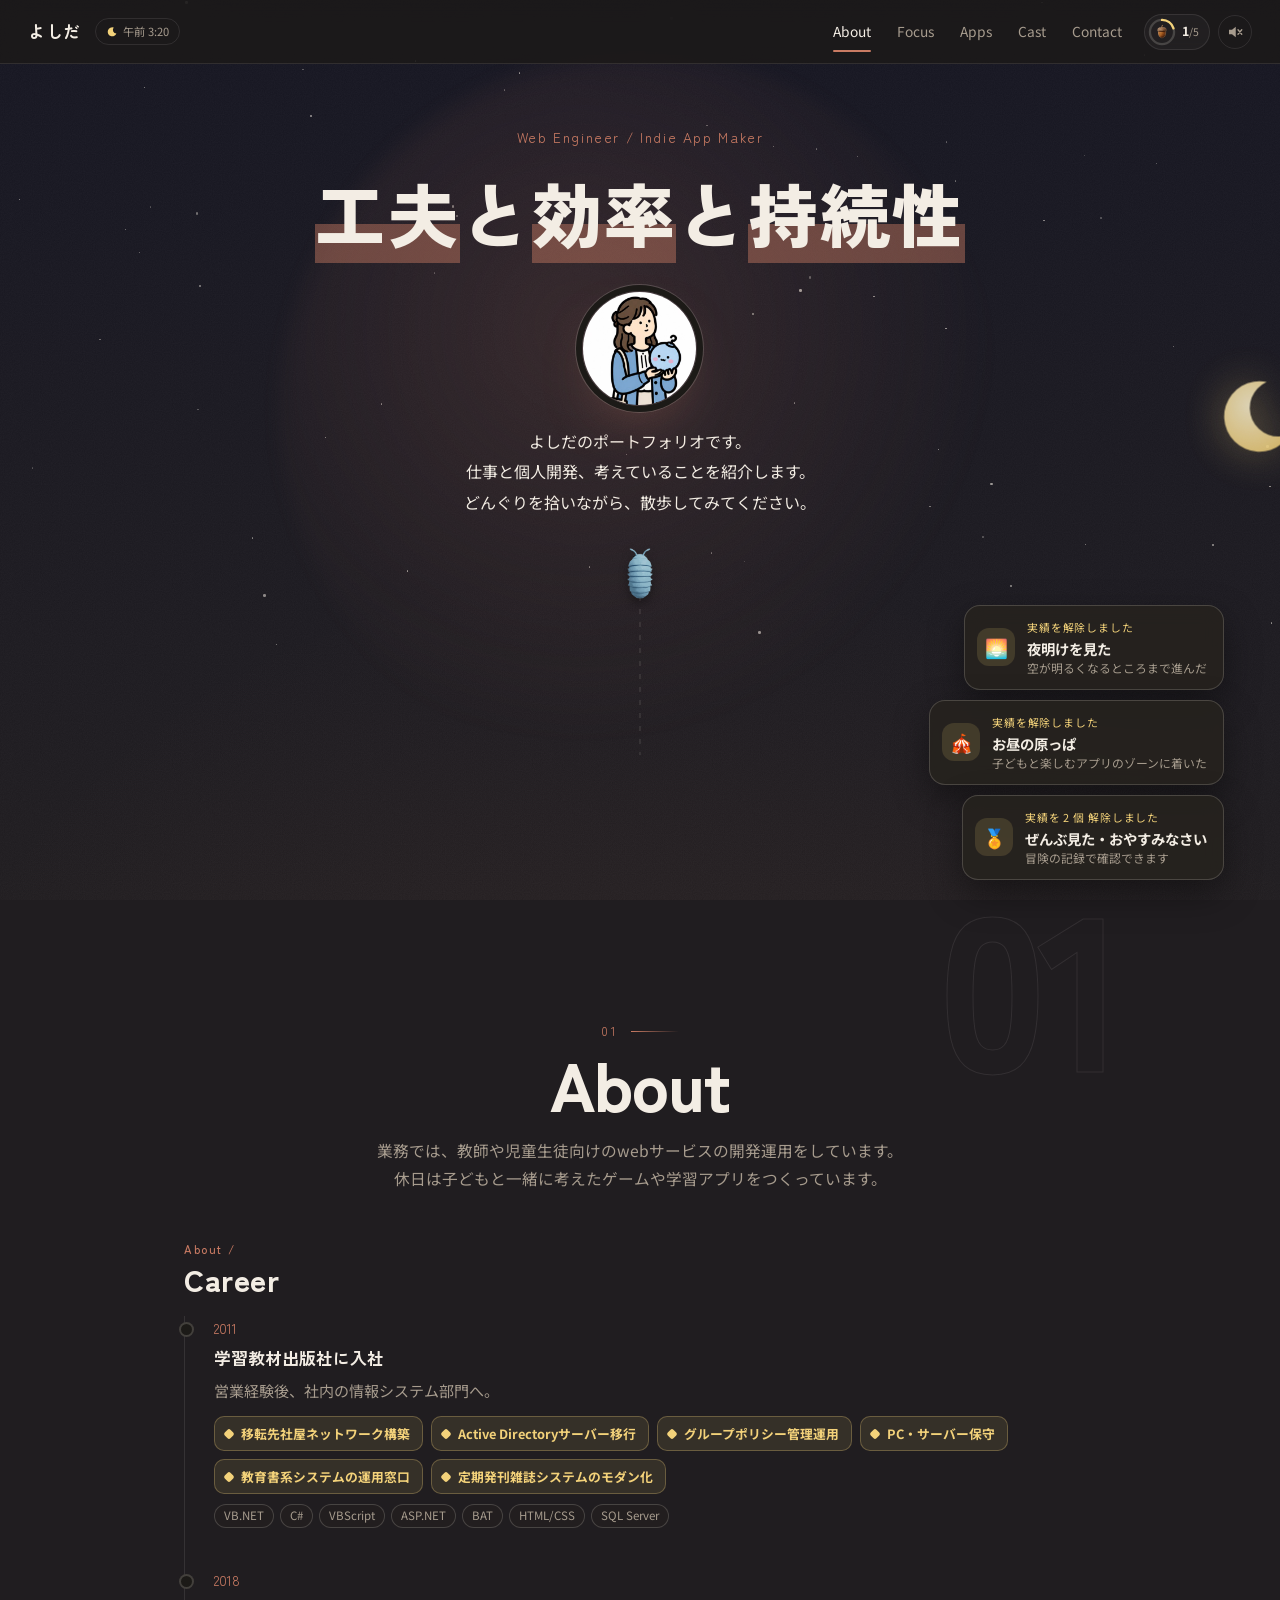
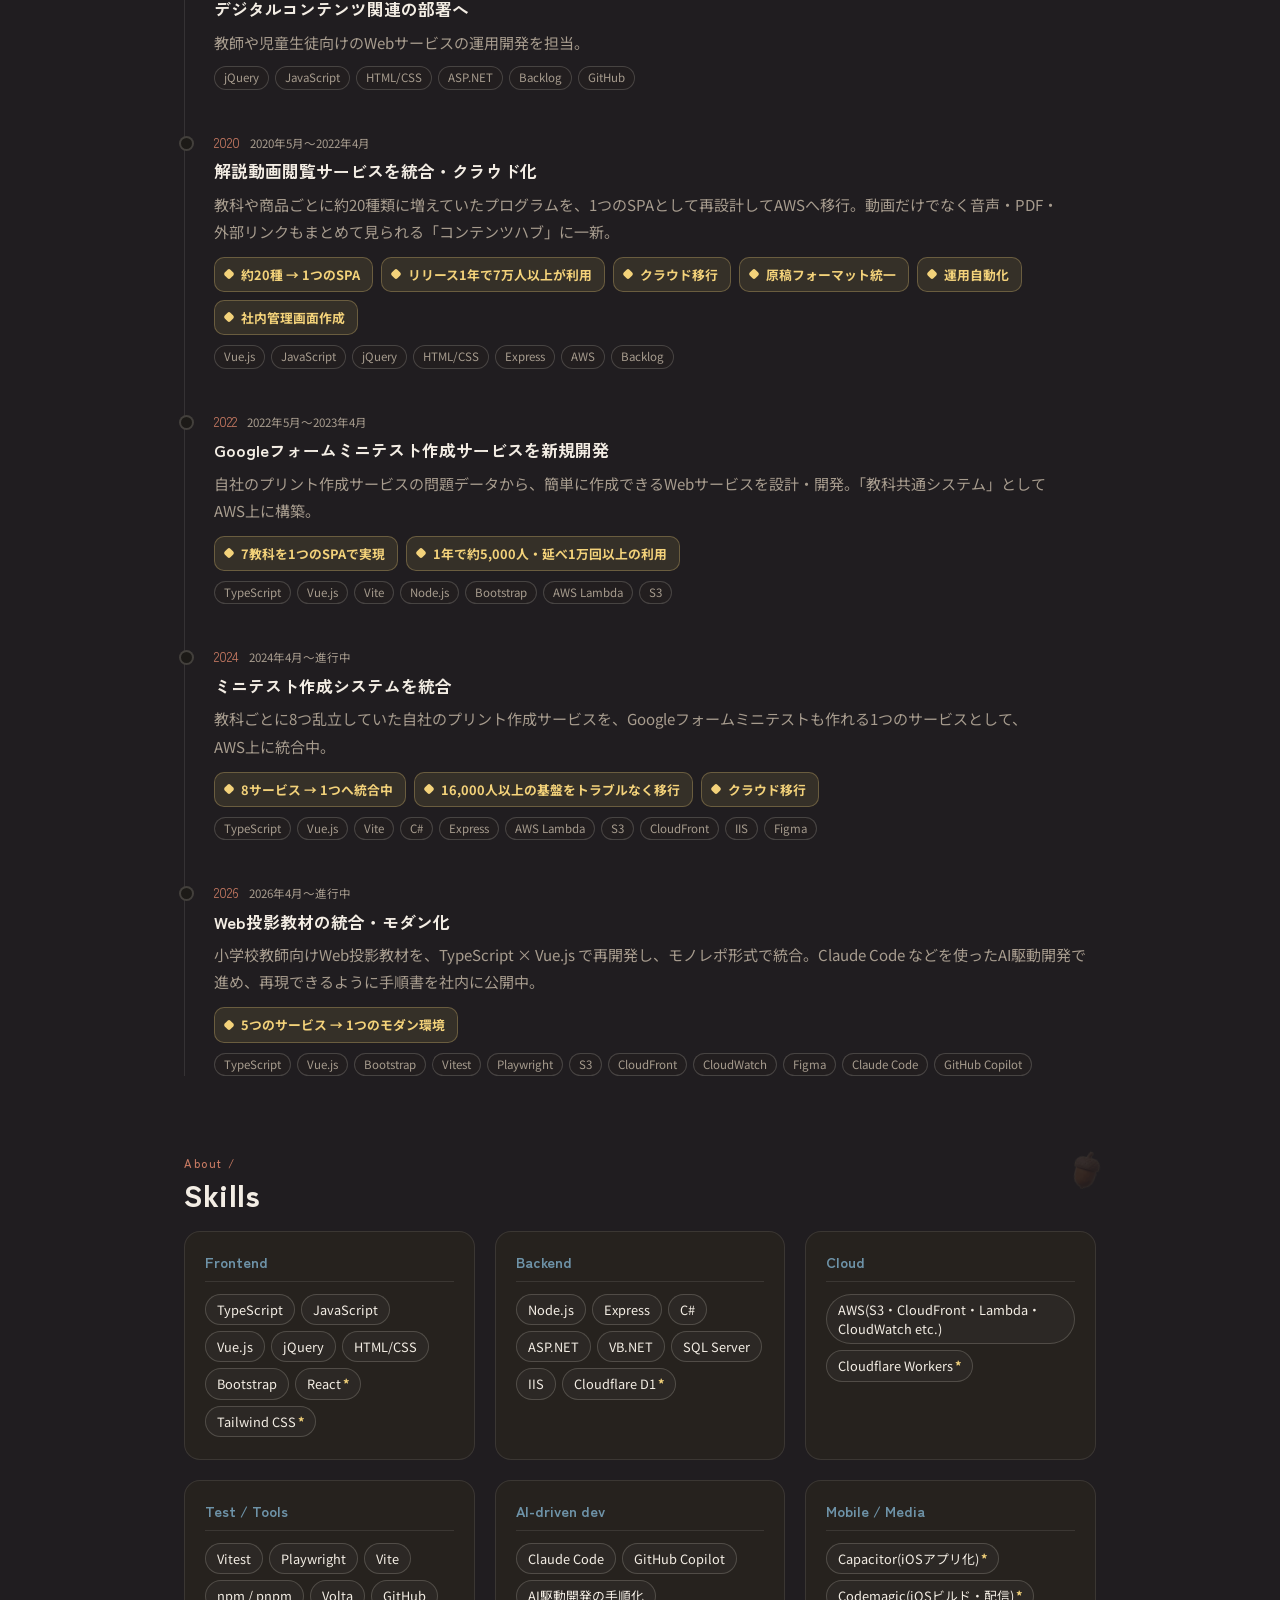
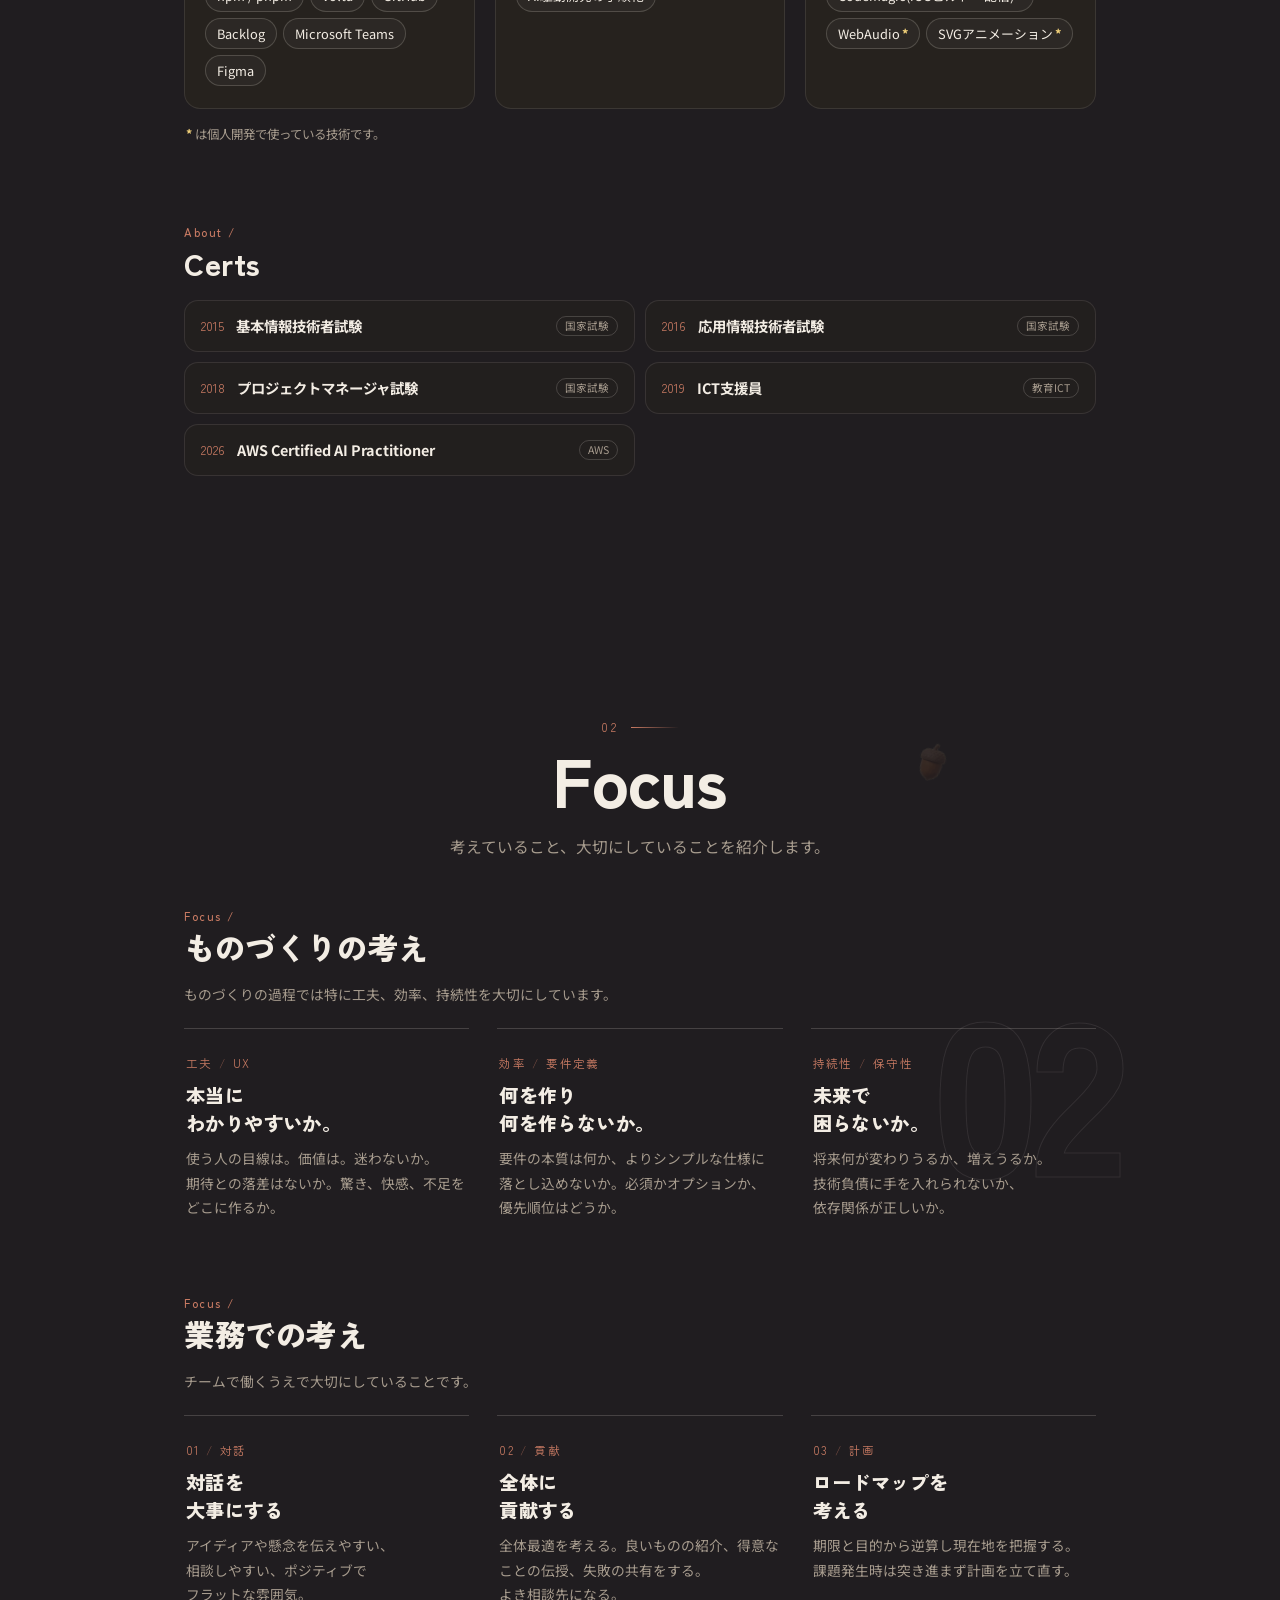
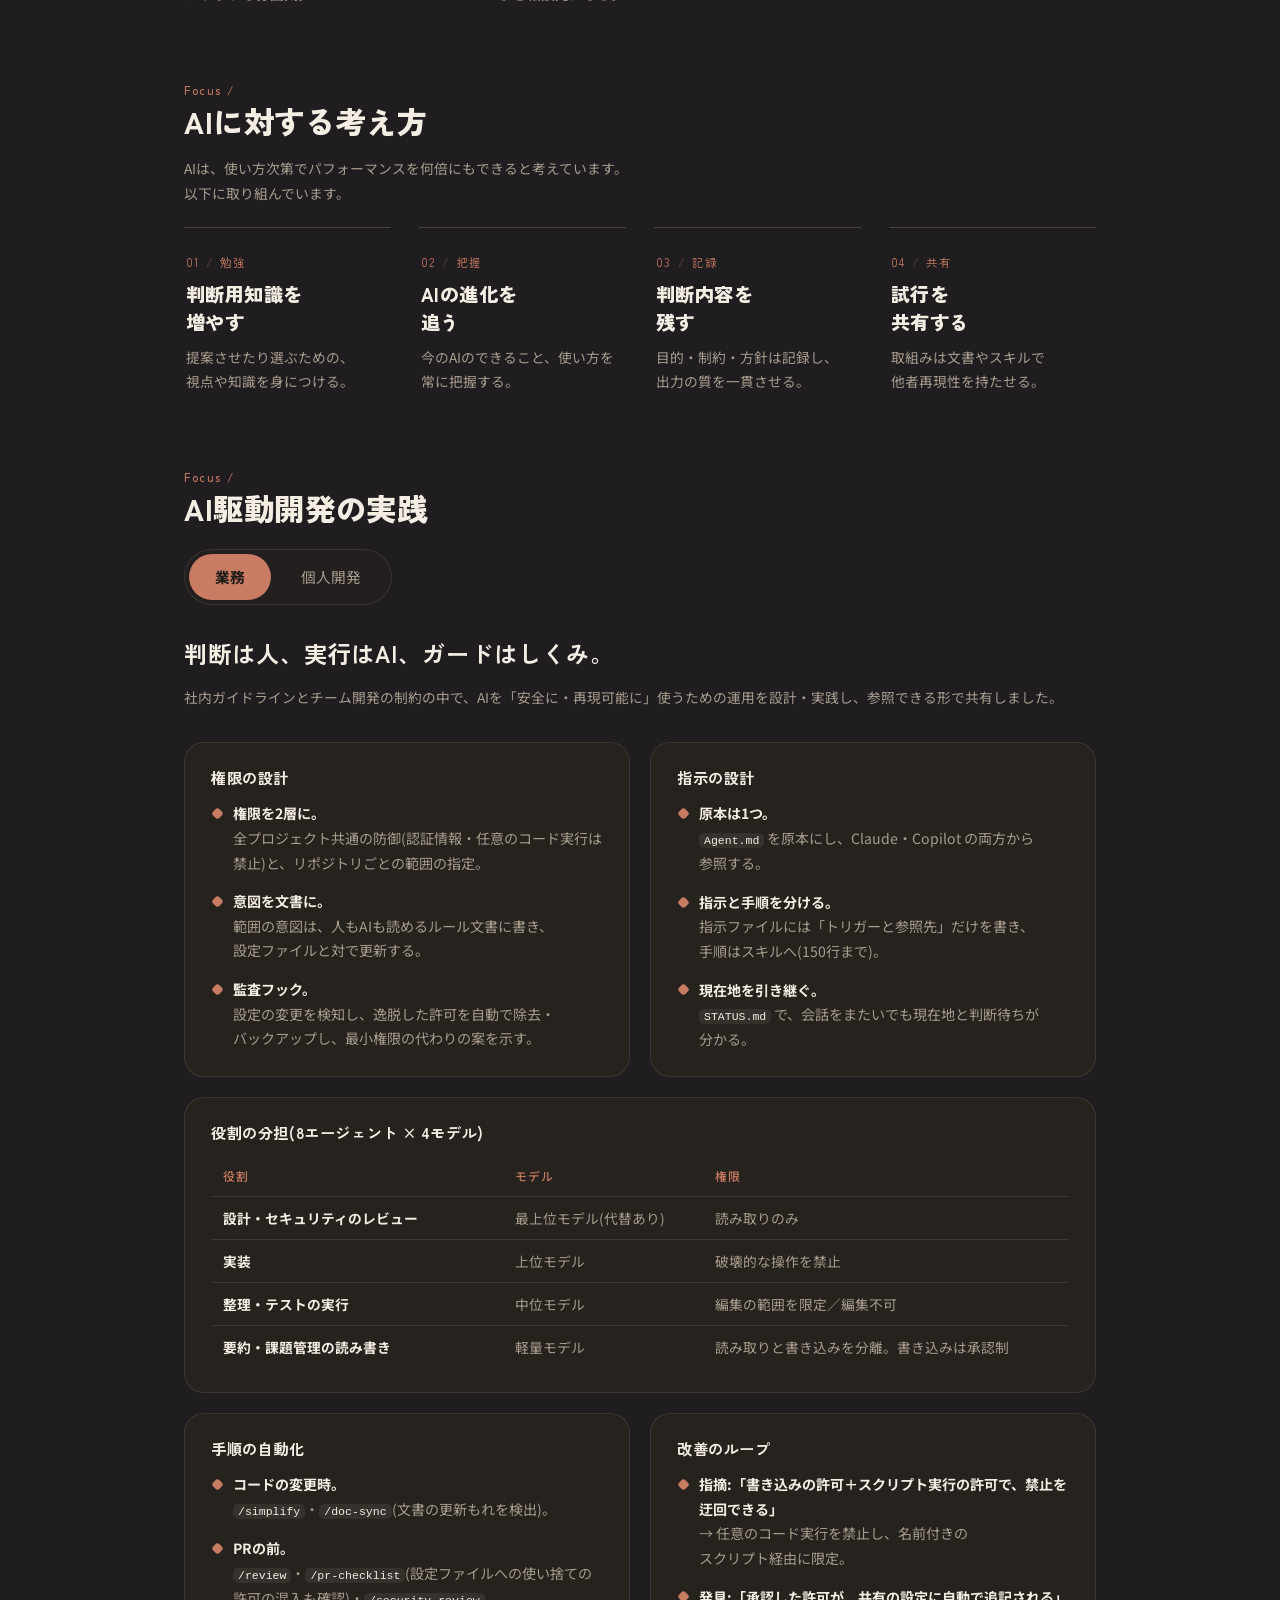
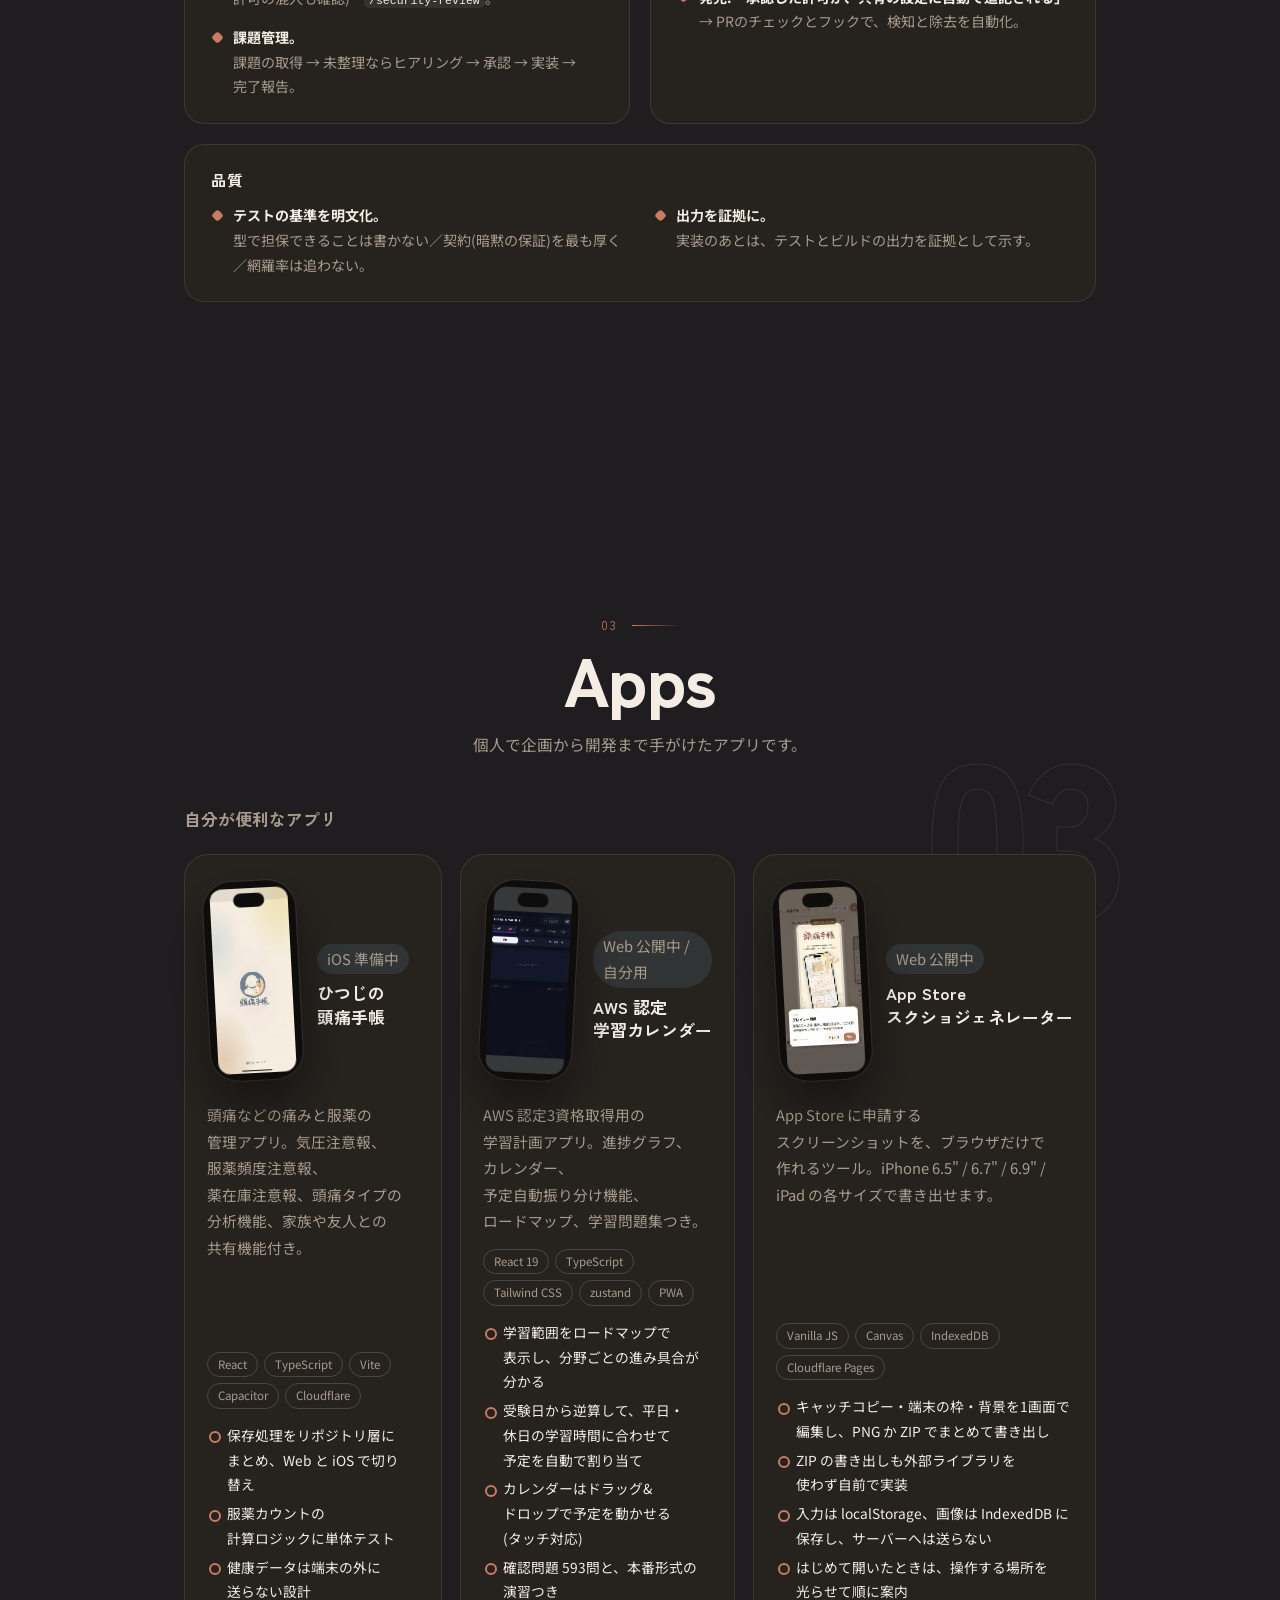
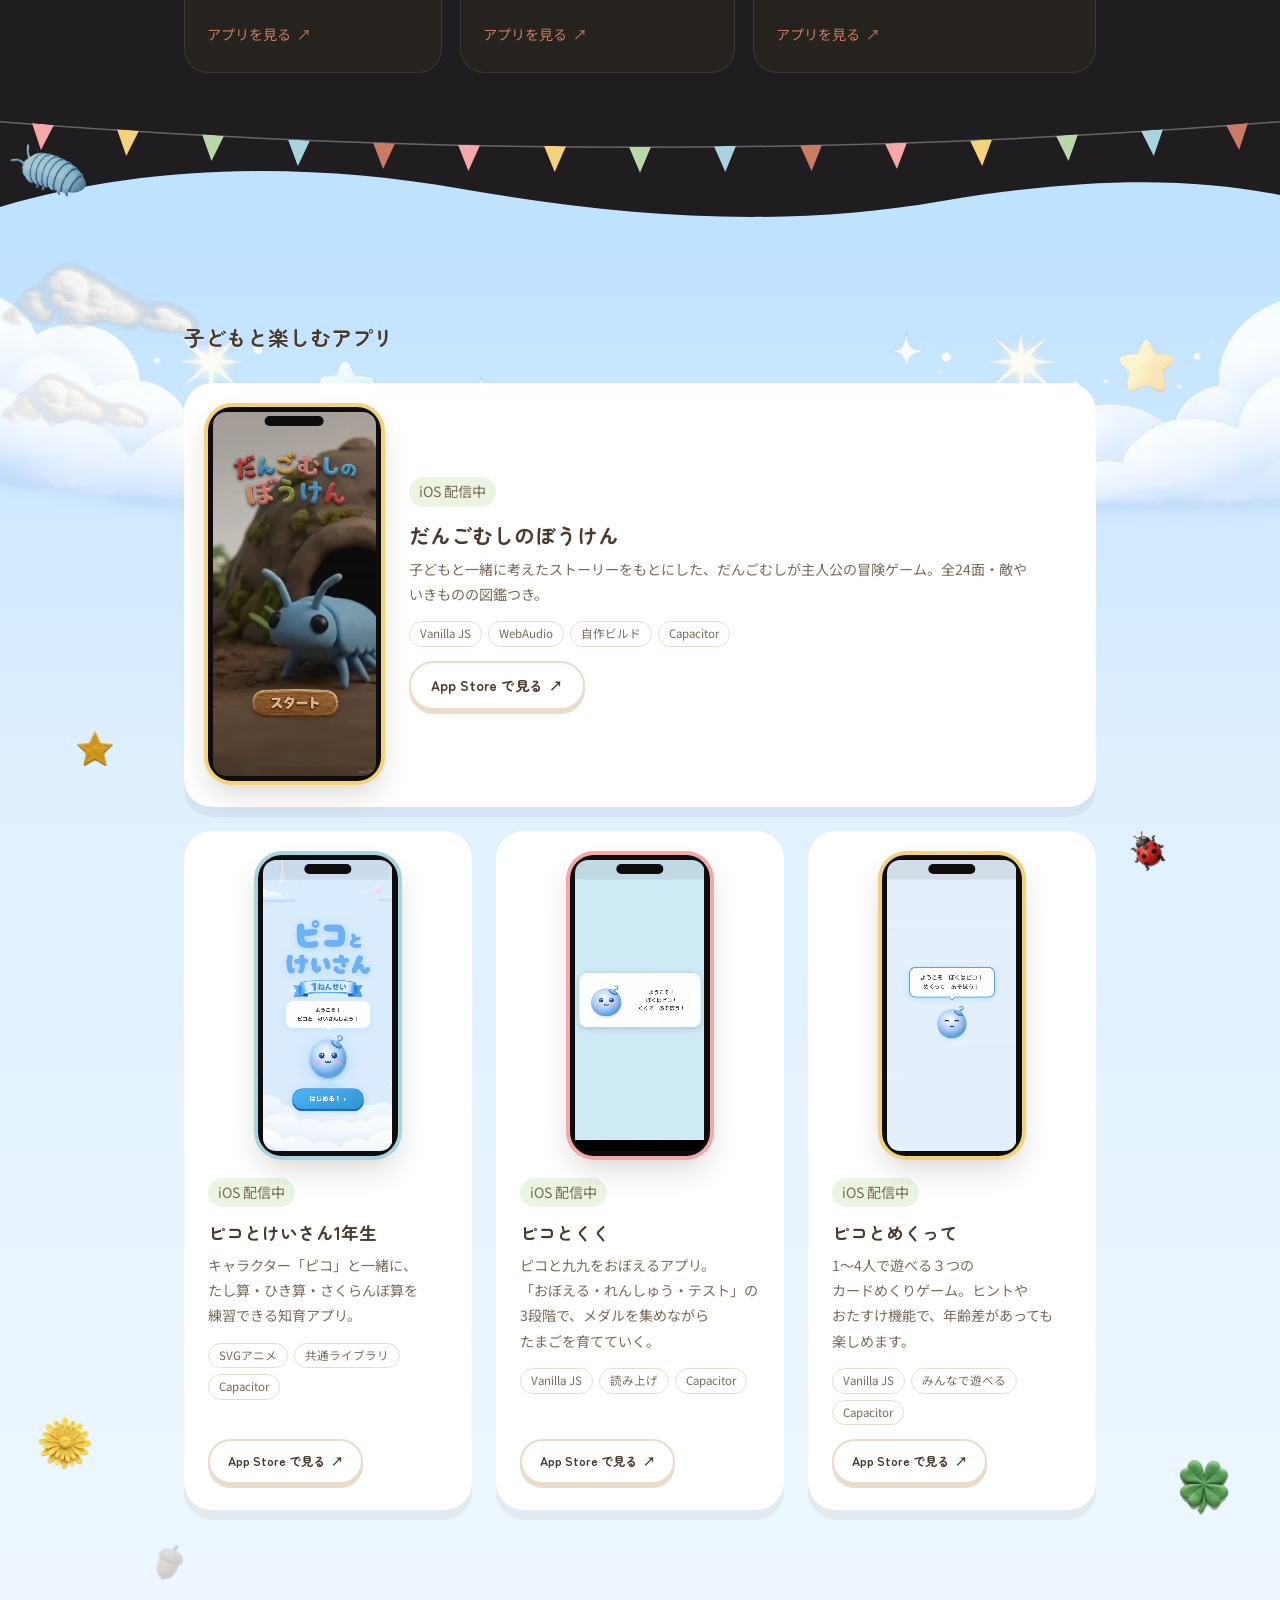
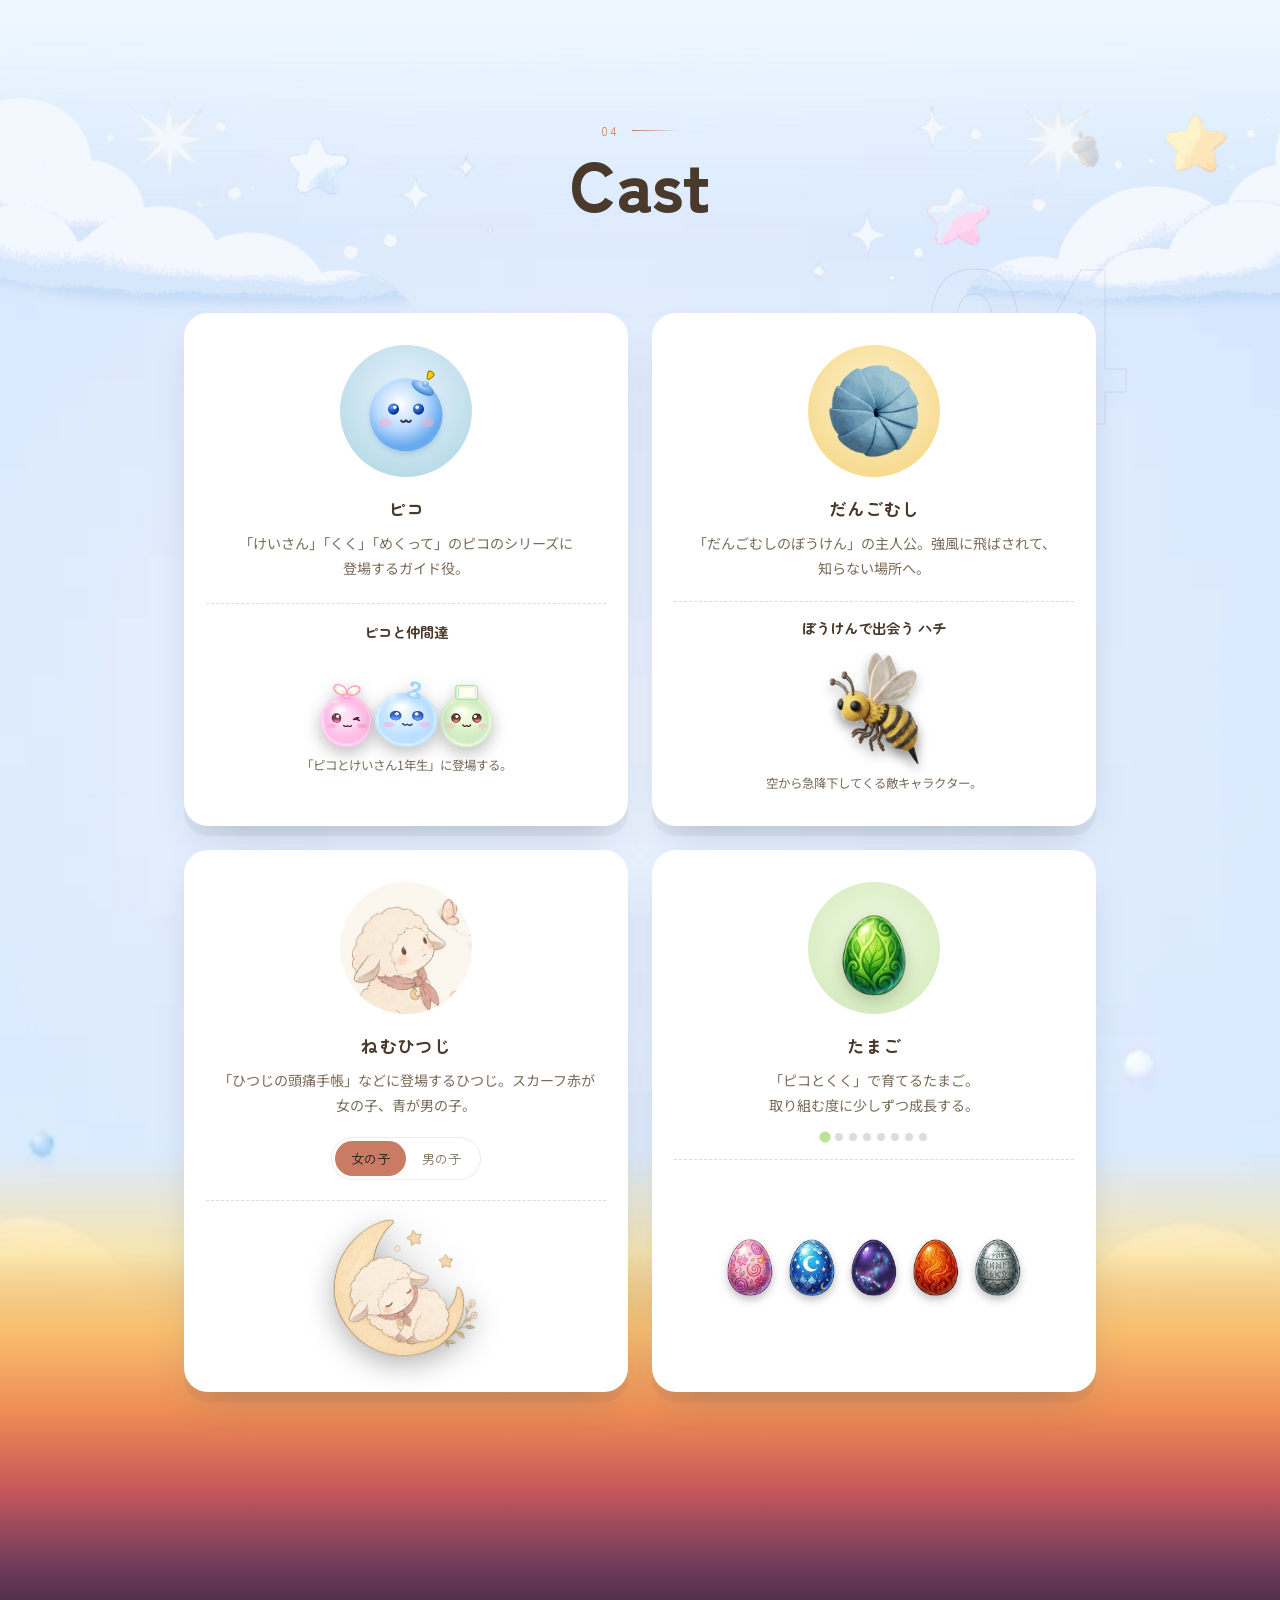
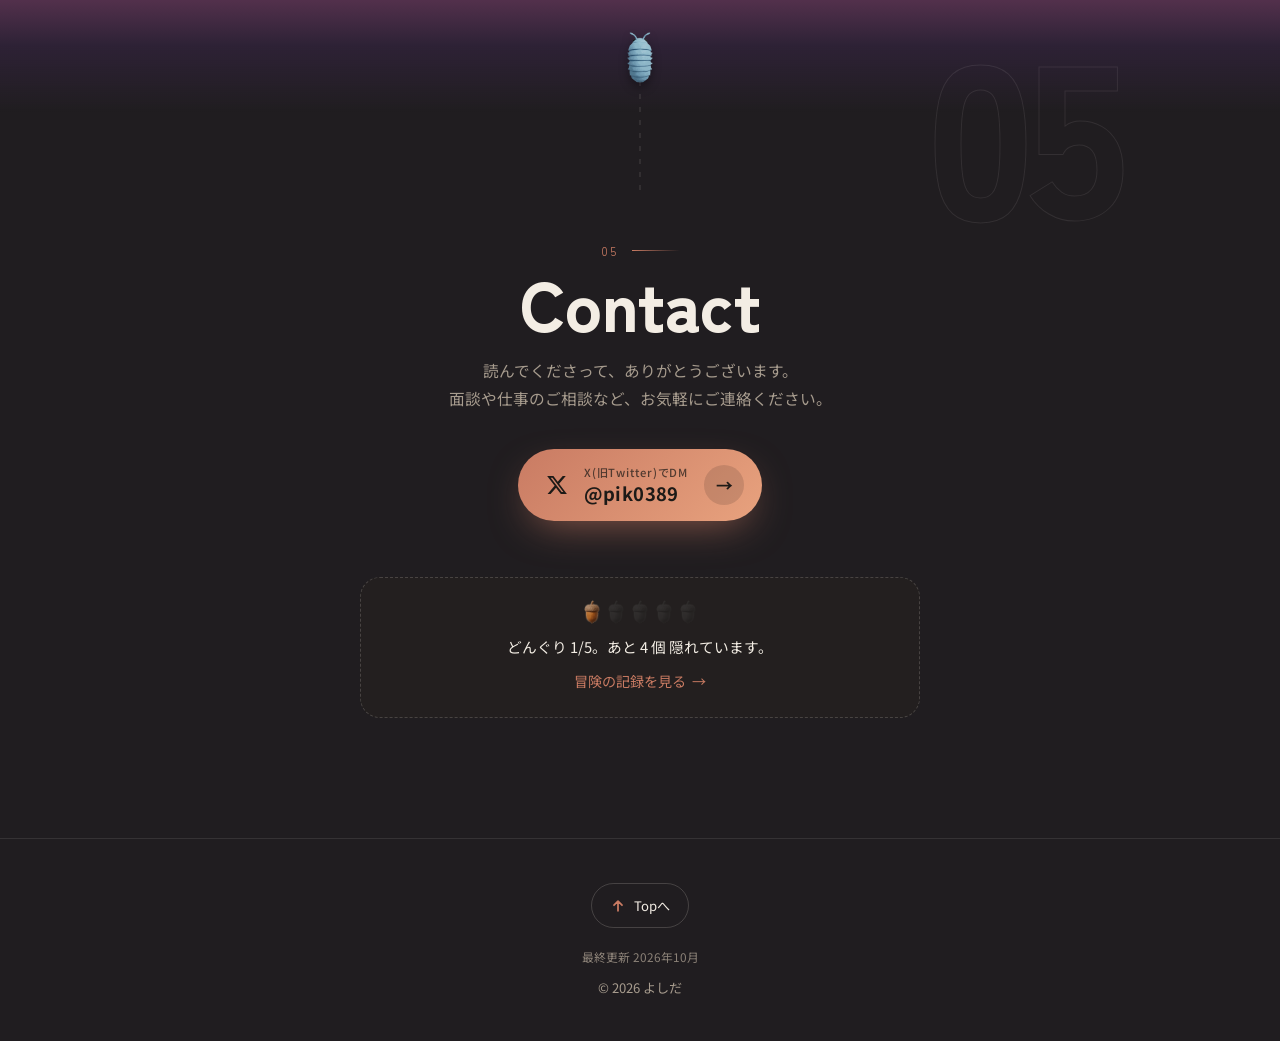
==== commit ea65fd80: "経歴の表記を「Active Directory」に修正 Co-Authored-By: Claude Opus 5.5 <noreply@anthropic.com> Claude-Session: " ====
--- a/index.html
+++ b/index.html
@@ -134,7 +134,7 @@
           <div class="timeline-content">
             <h3>学習教材出版社に入社</h3>
             <p>営業経験後、社内の情報システム部門へ。</p>
-            <ul class="tl-results"><li>移転先社屋ネットワーク構築</li><li>ActiveDirectoryサーバー移行</li><li>グループポリシー管理運用</li><li>PC・サーバー保守</li><li>教育書系システムの運用窓口</li><li>定期発刊雑誌システムのモダン化</li></ul>
+            <ul class="tl-results"><li>移転先社屋ネットワーク構築</li><li>Active Directoryサーバー移行</li><li>グループポリシー管理運用</li><li>PC・サーバー保守</li><li>教育書系システムの運用窓口</li><li>定期発刊雑誌システムのモダン化</li></ul>
             <ul class="tl-tags"><li>VB.NET</li><li>C#</li><li>VBScript</li><li>ASP.NET</li><li>BAT</li><li>HTML/CSS</li><li>SQL Server</li></ul>
           </div>
         </li>
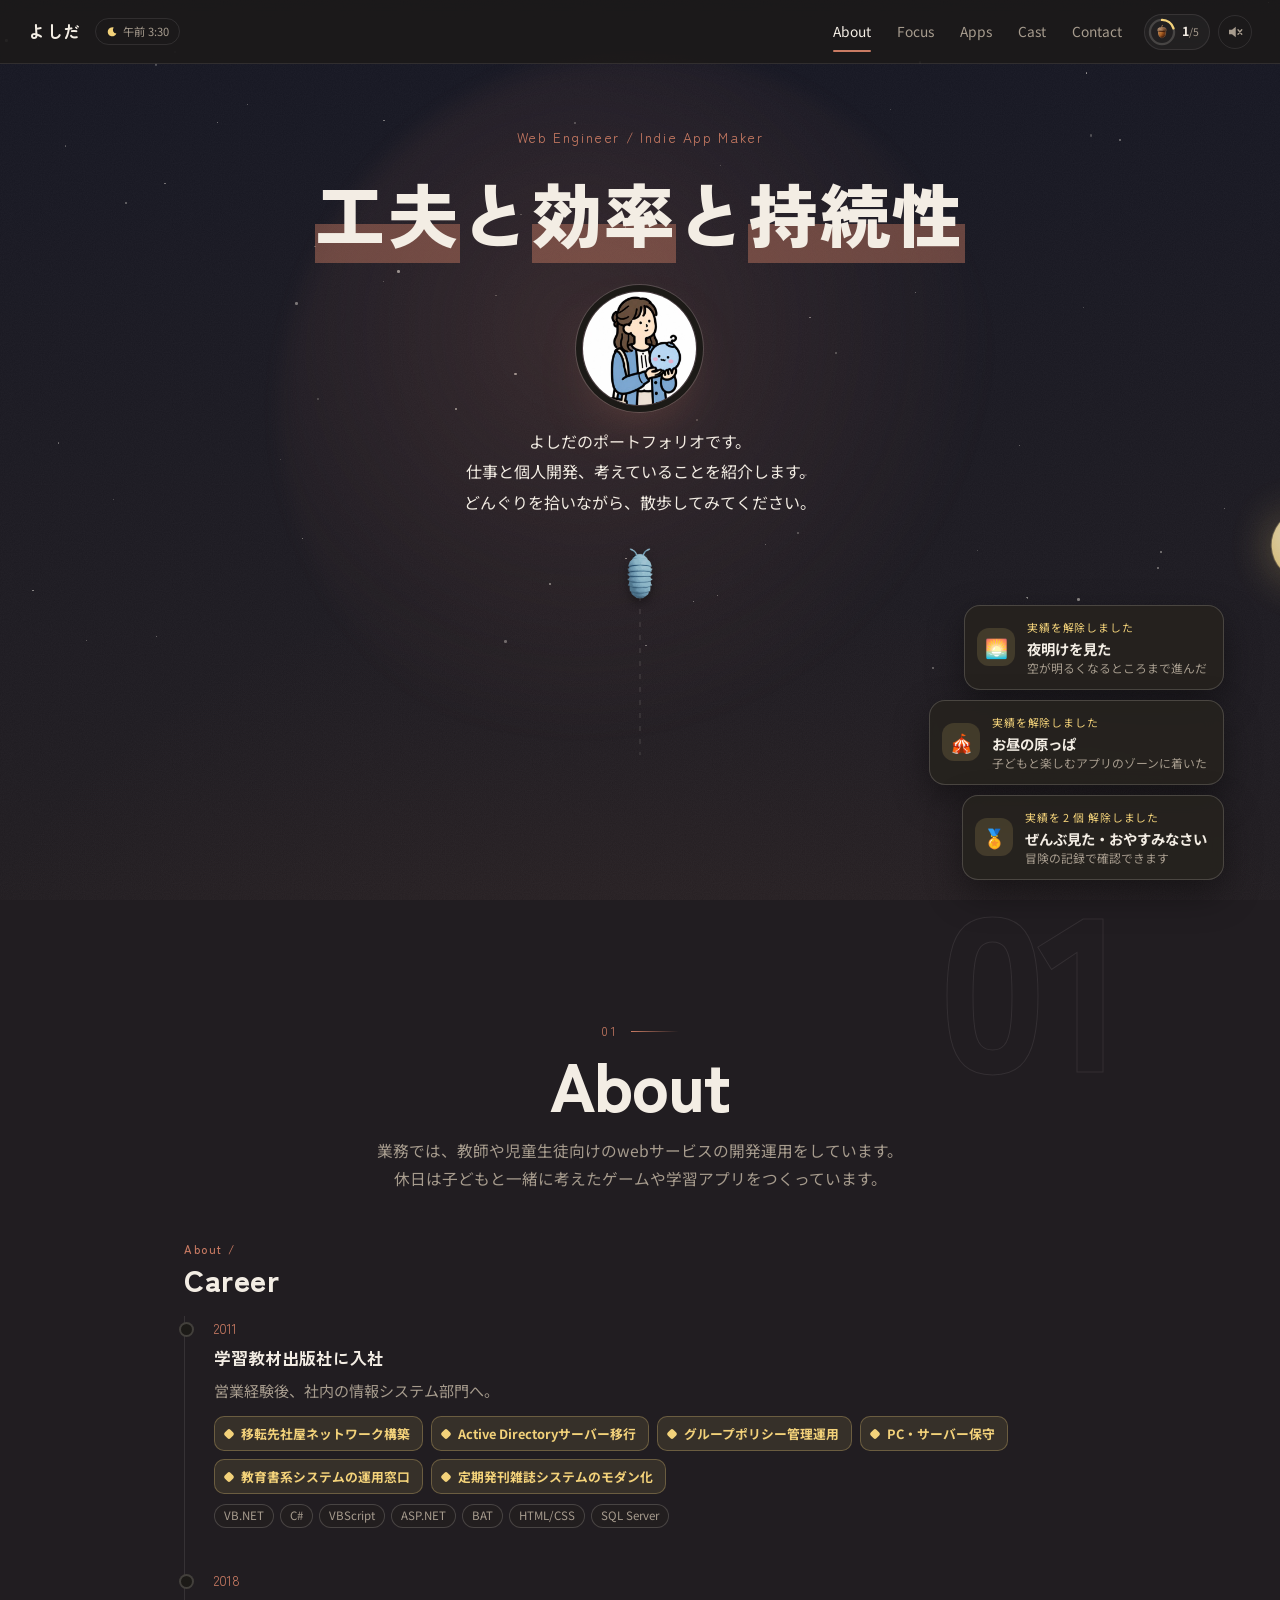
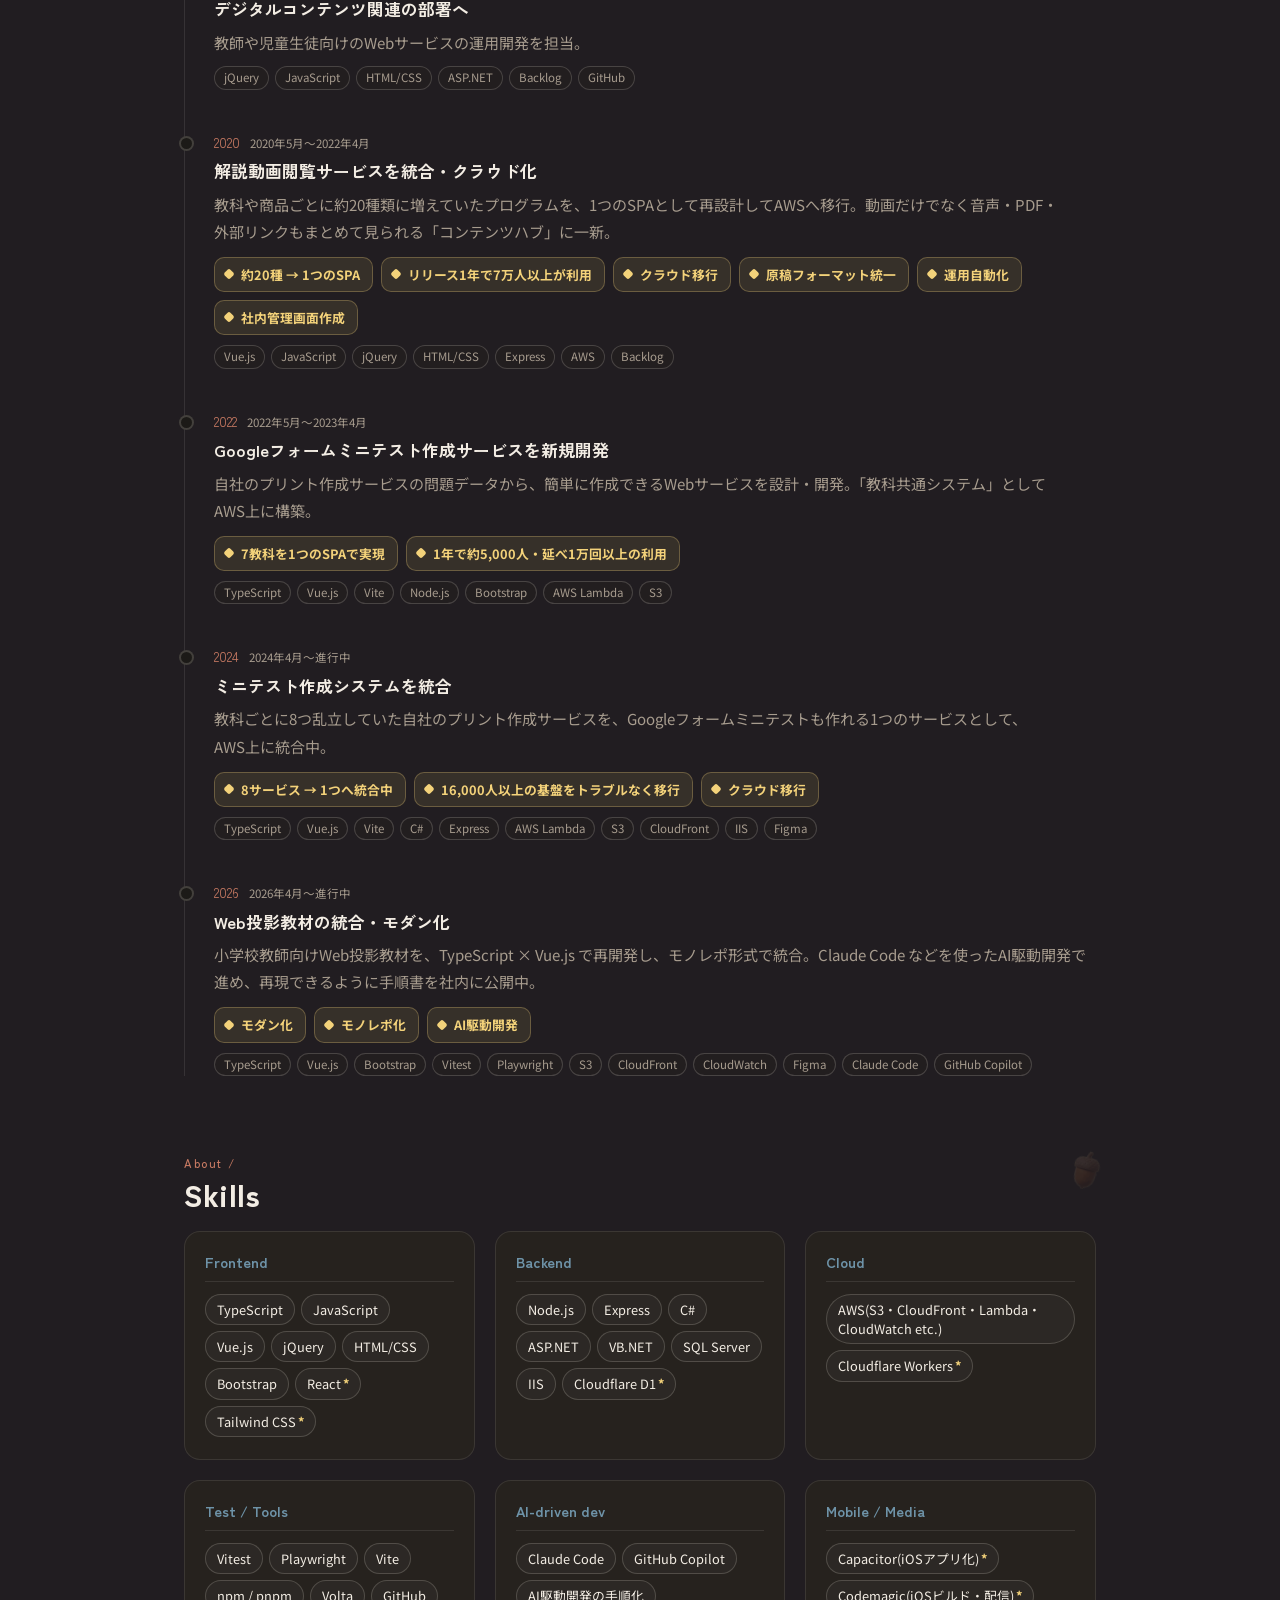
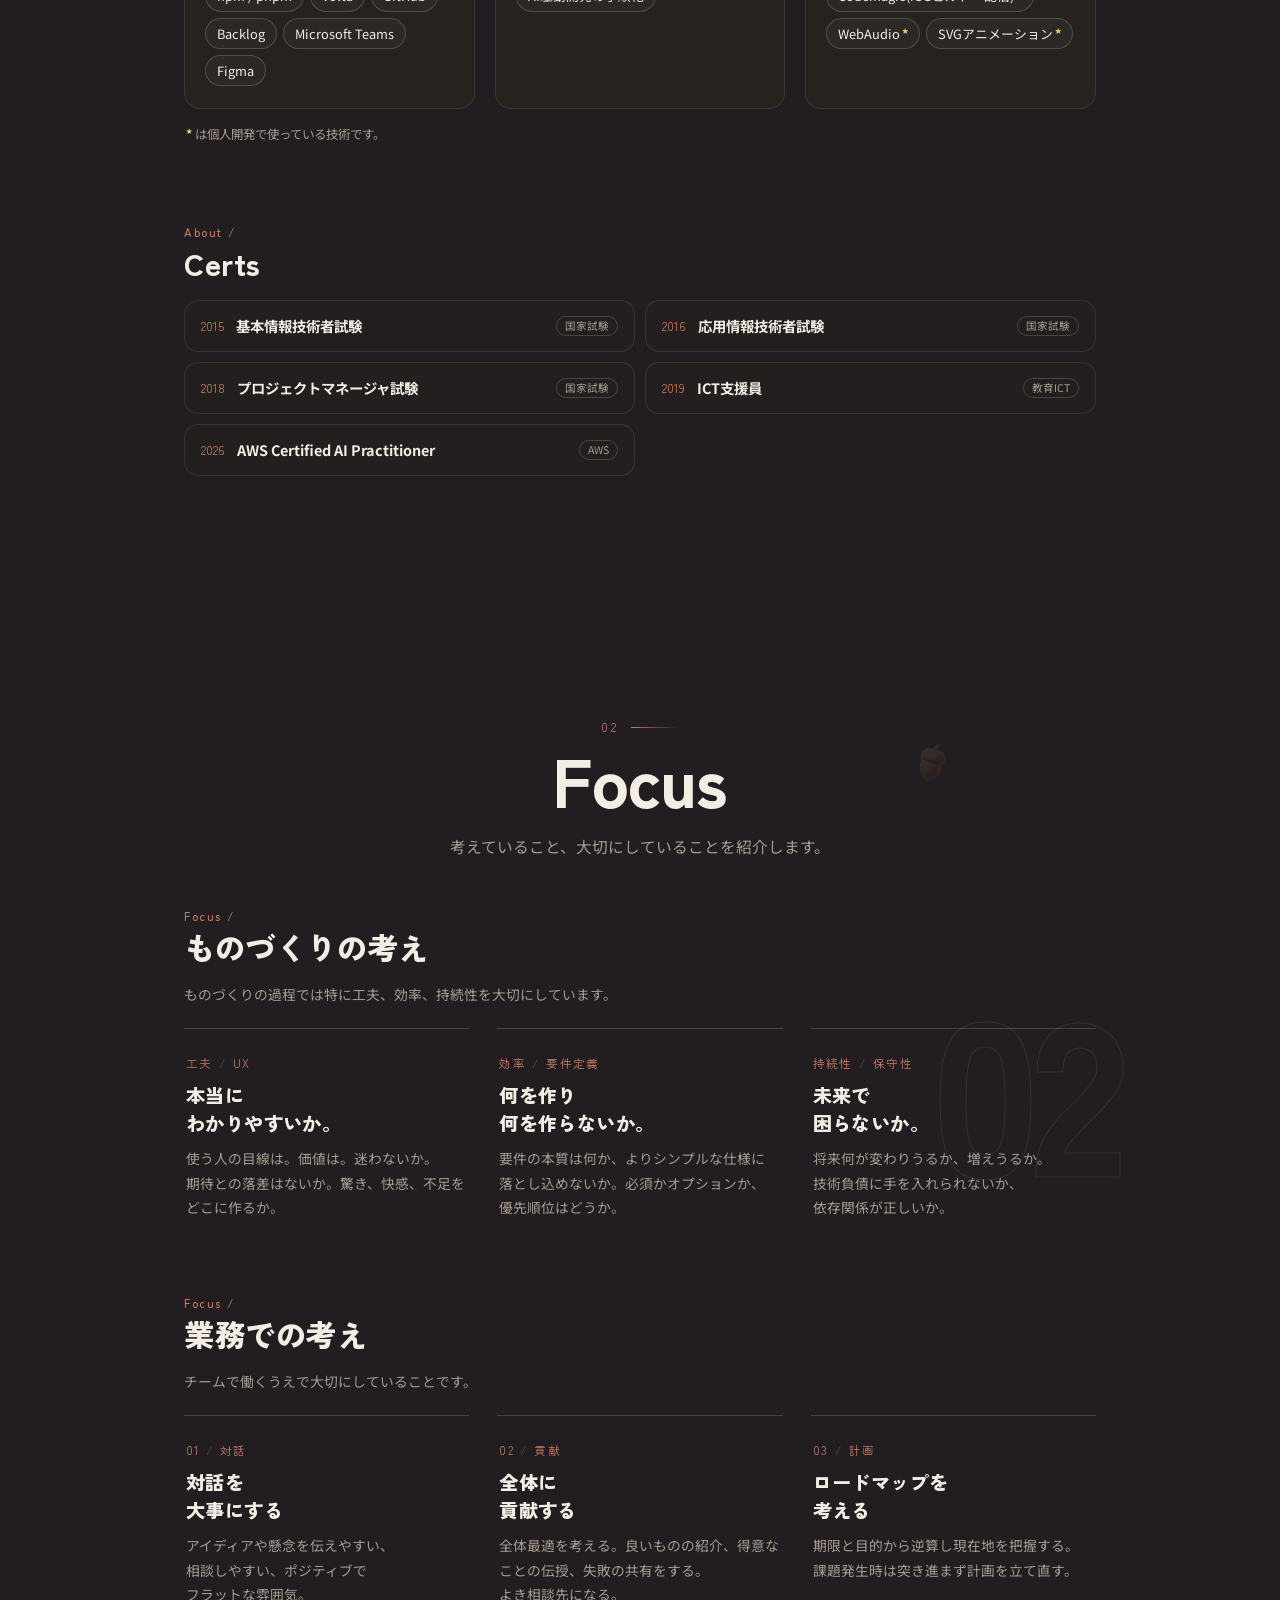
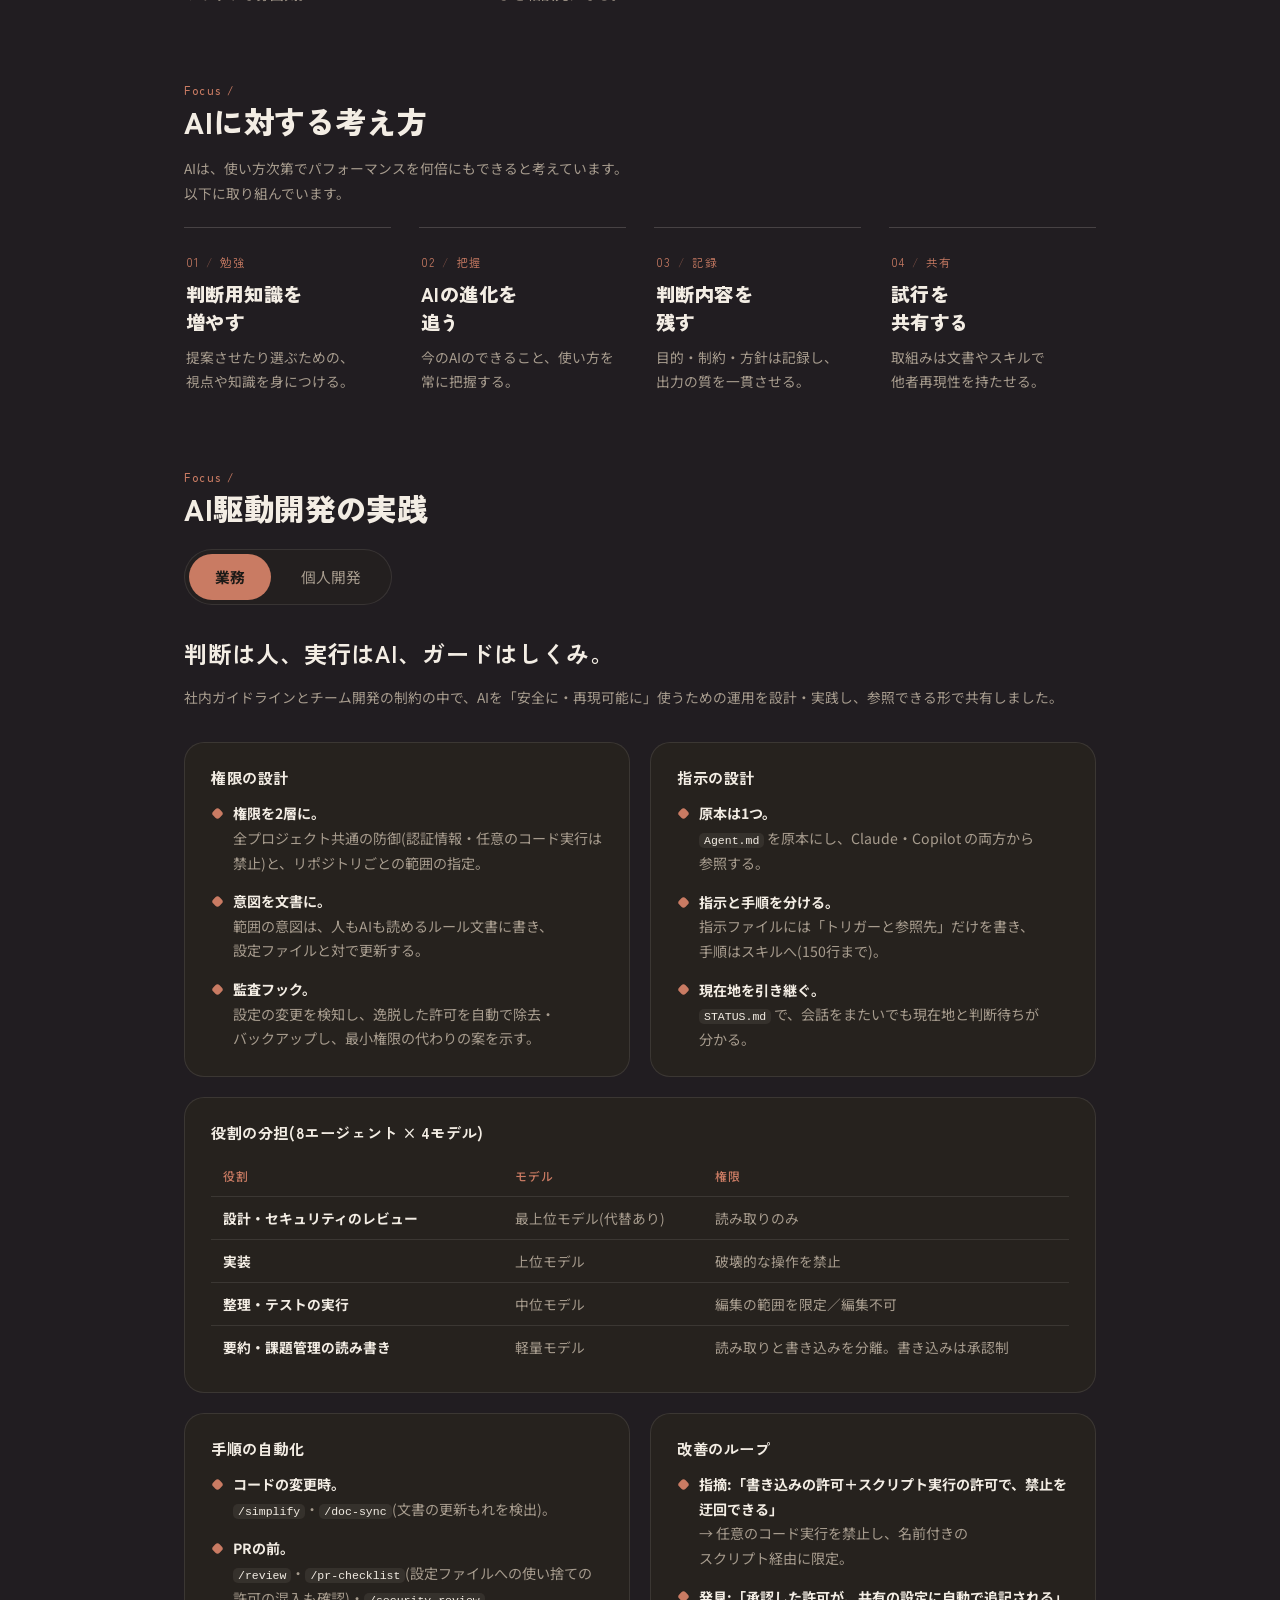
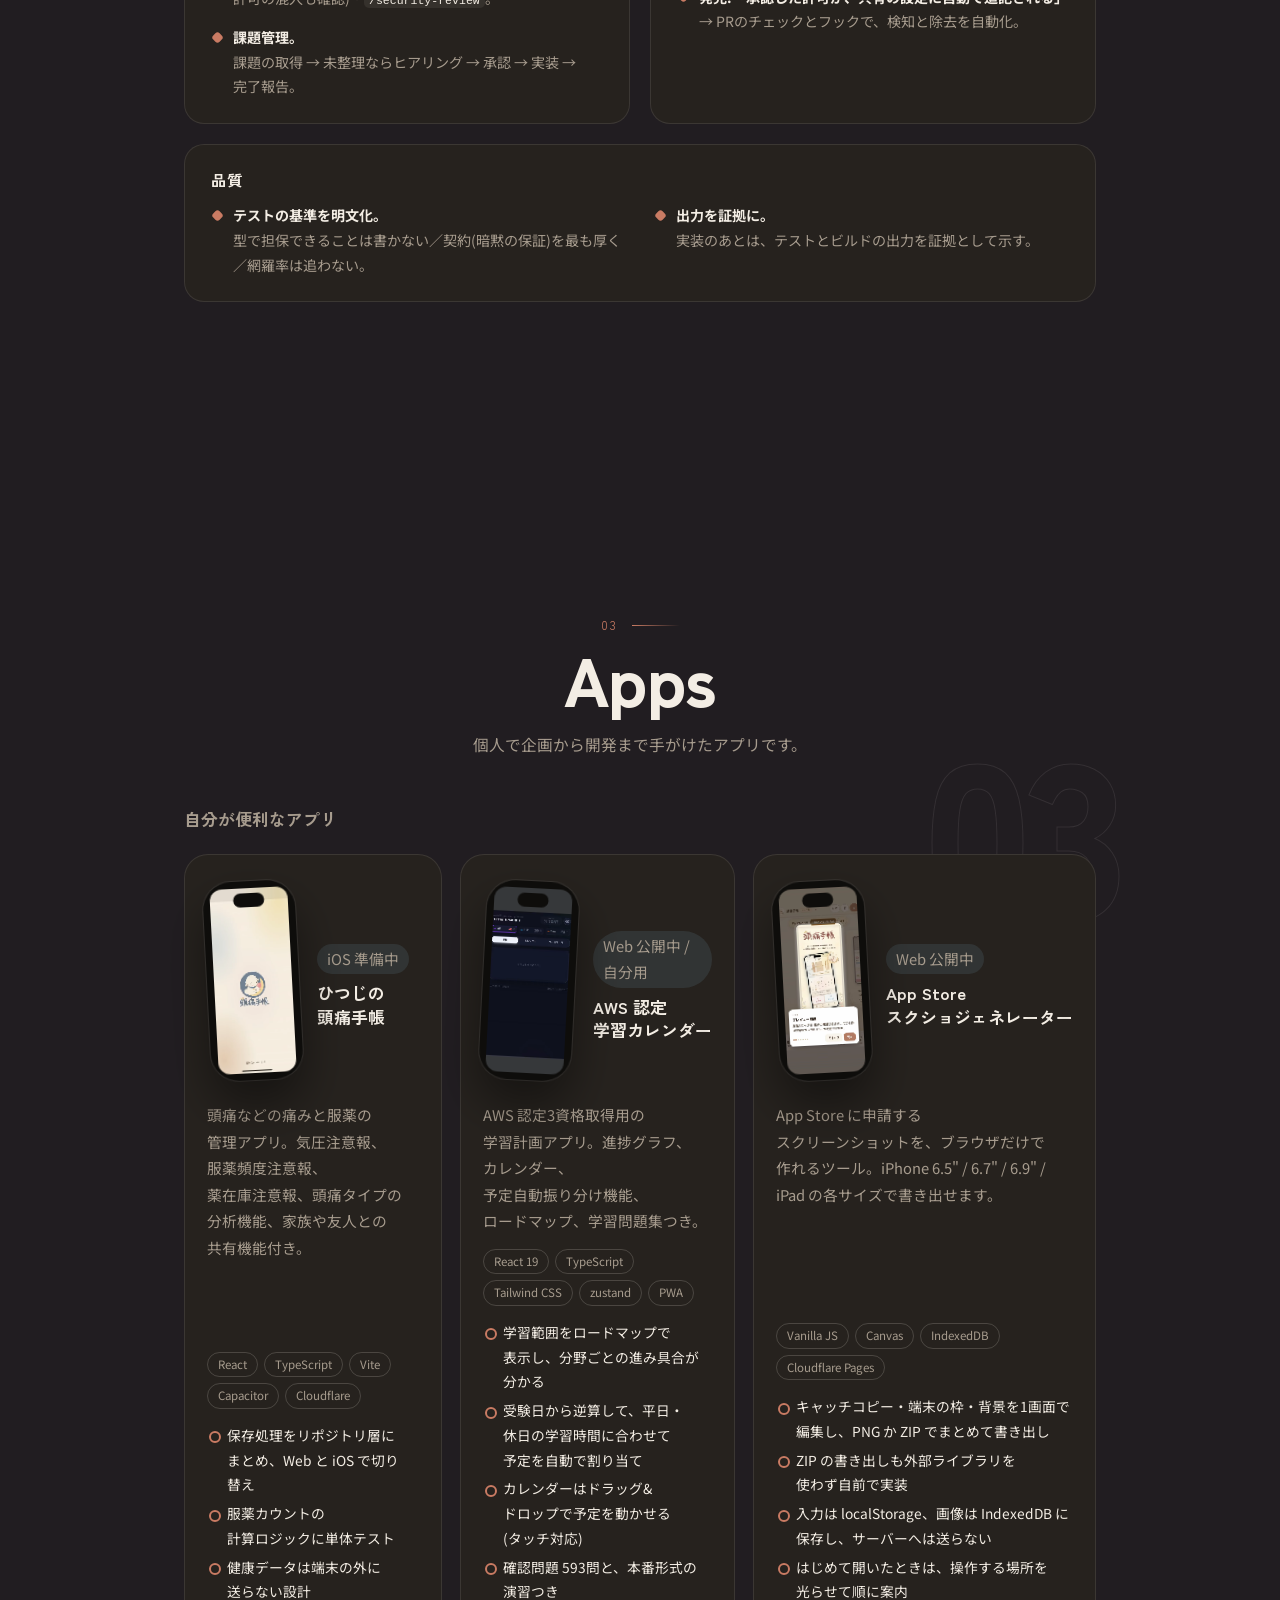
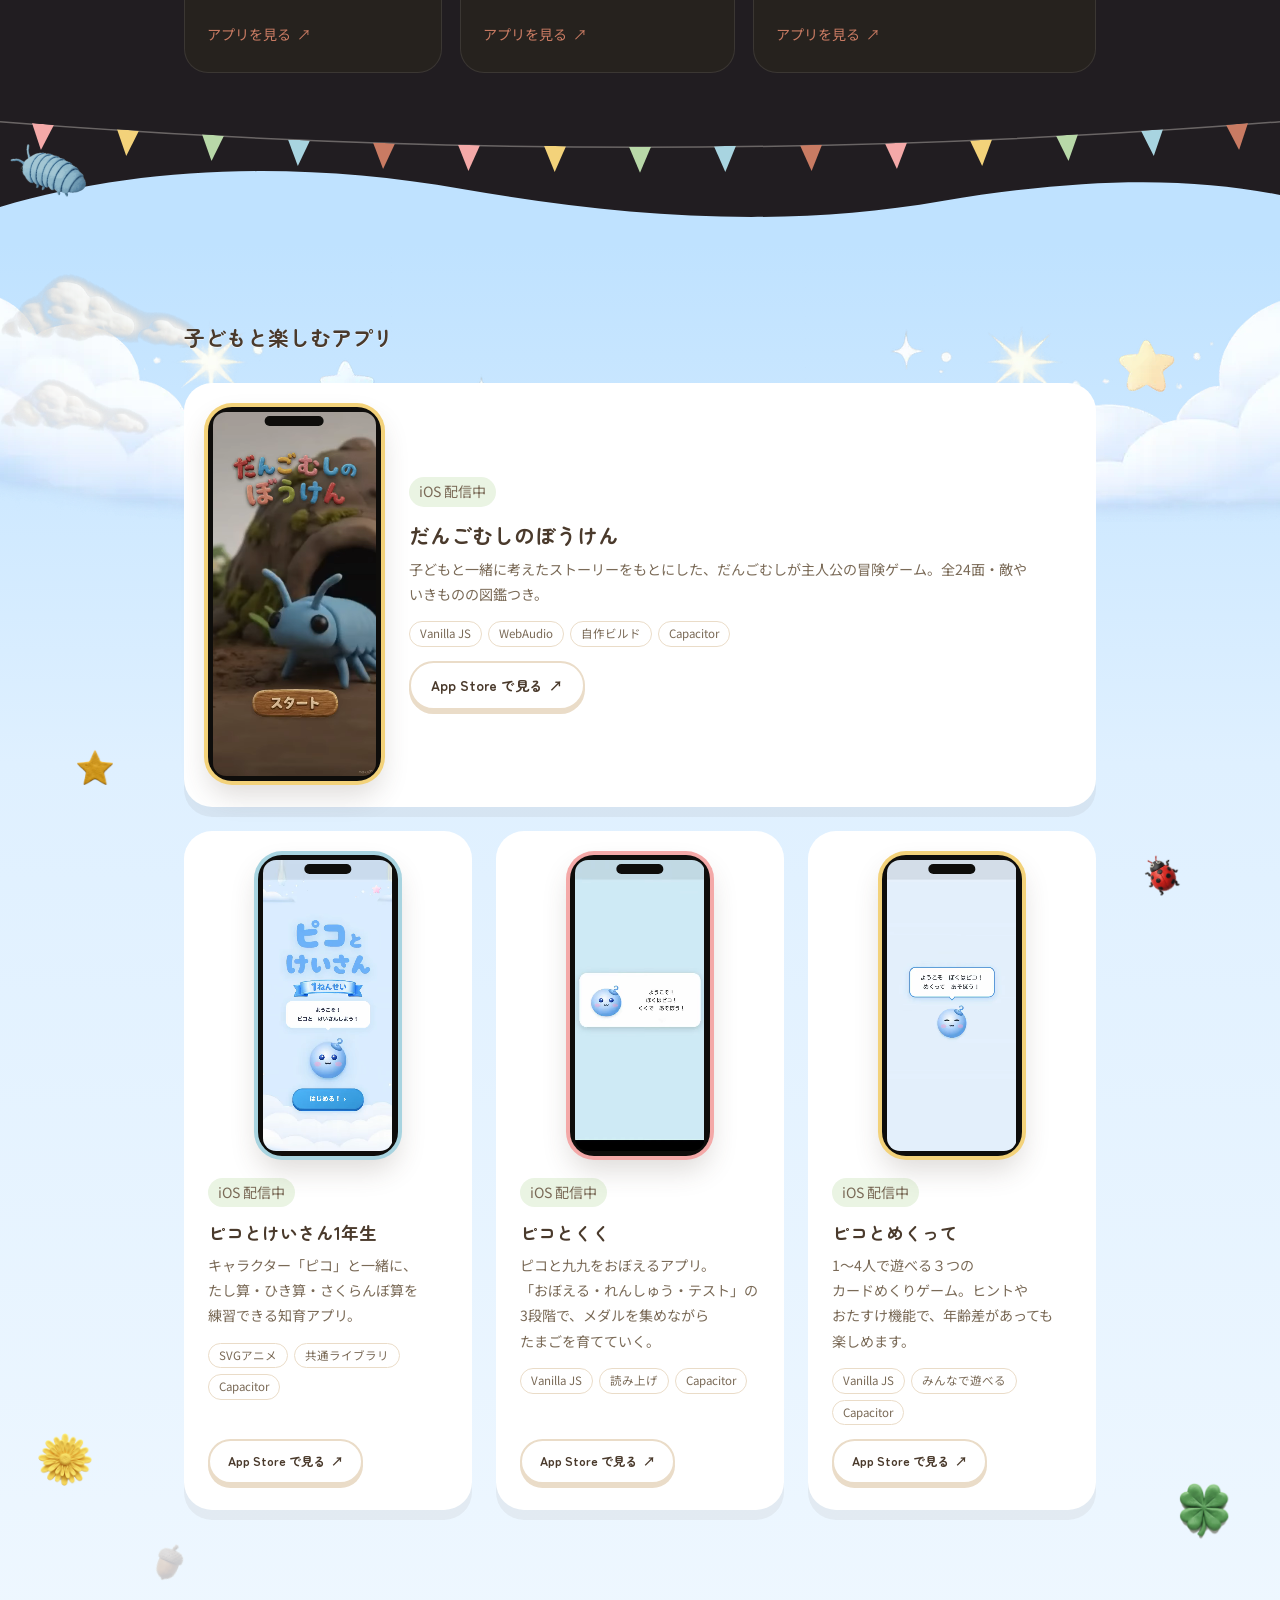
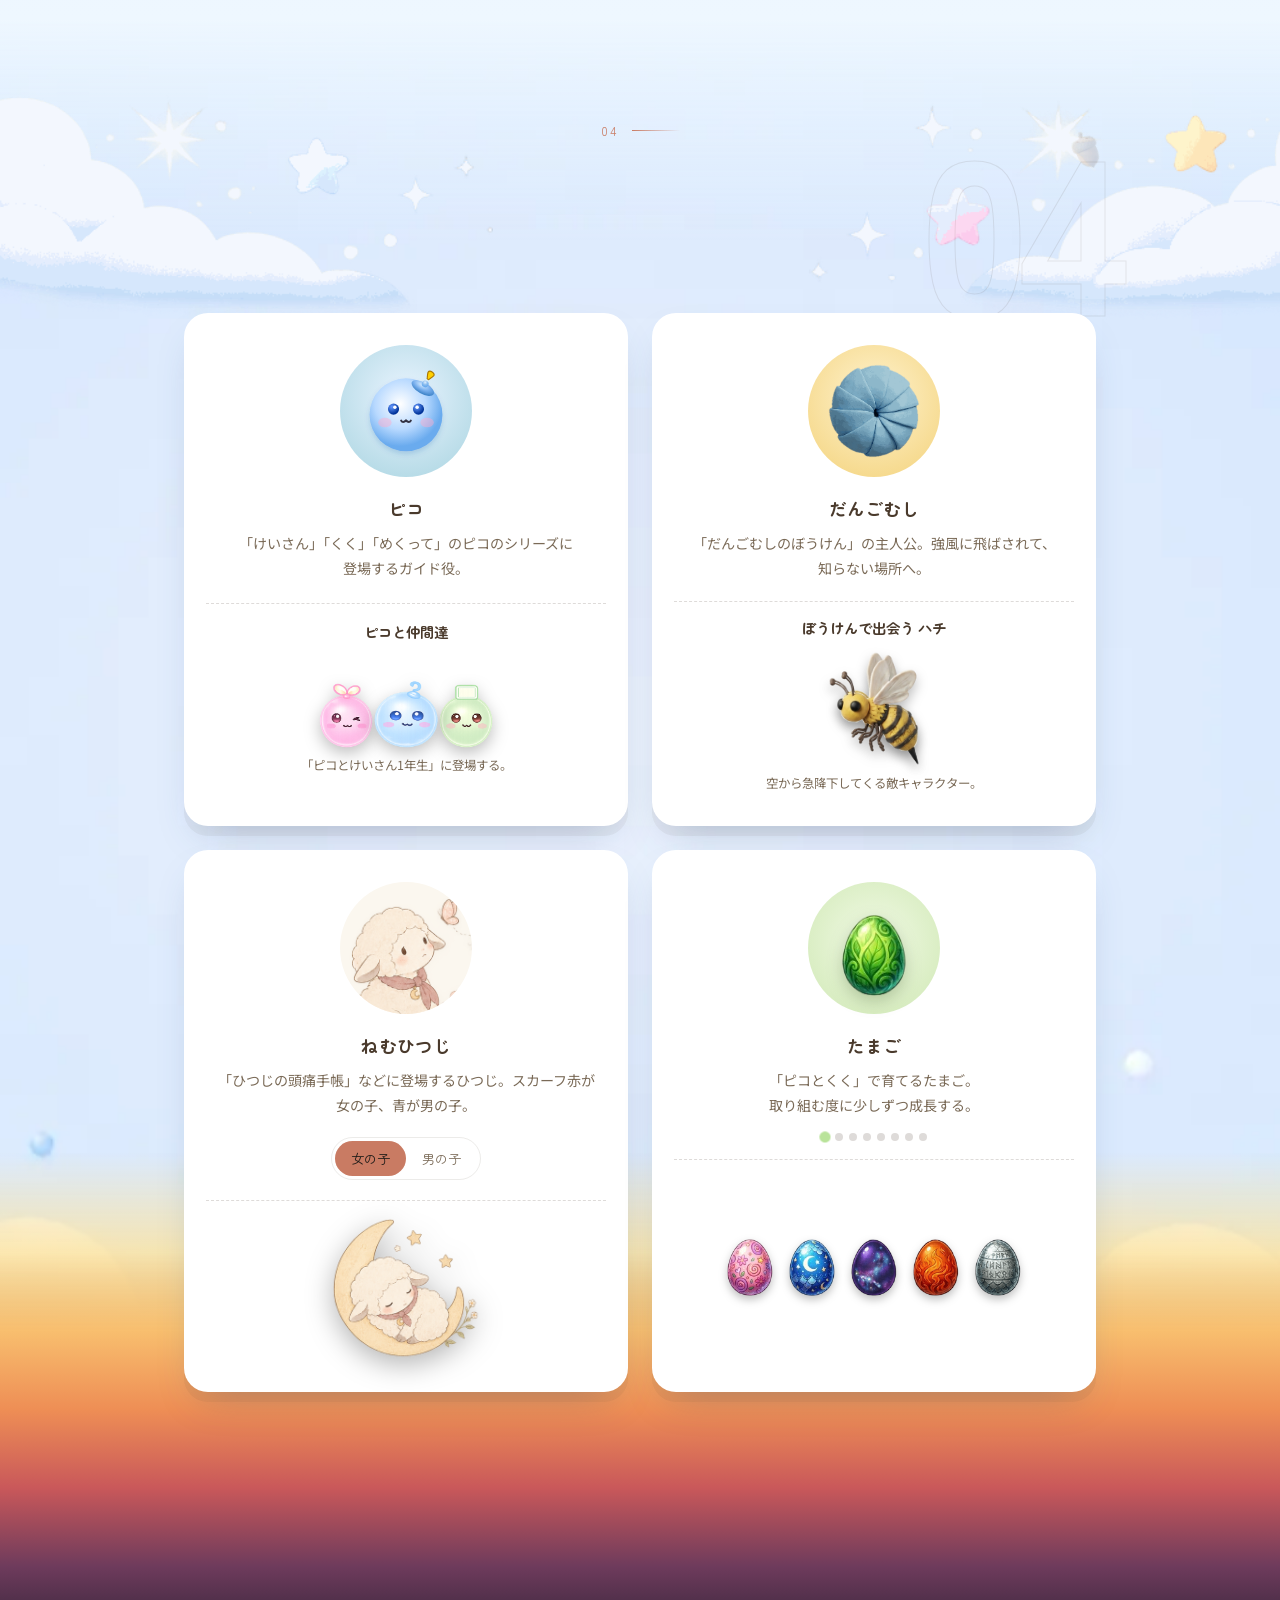
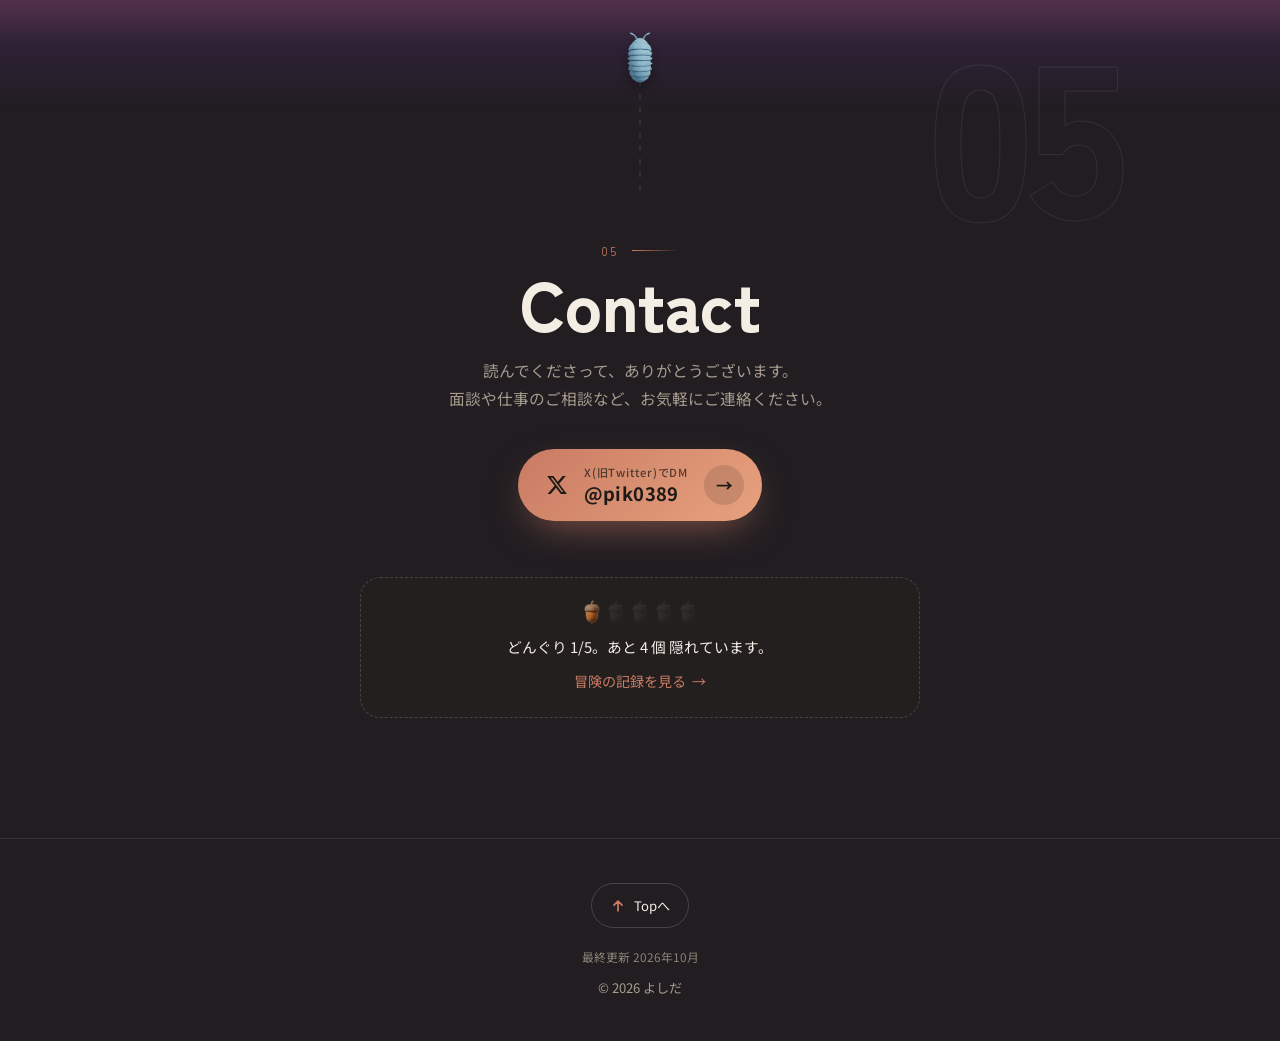
==== commit 04b36b79: "2026の経歴の成果バッジを「モダン化・モノレポ化・AI駆動開発」に差し替え Co-Authored-By: Claude Opus 5.5 <noreply@anthropic.com> Claud" ====
--- a/index.html
+++ b/index.html
@@ -178,7 +178,7 @@
           <div class="timeline-content">
             <h3>Web投影教材の統合・モダン化</h3>
             <p>小学校教師向けWeb投影教材を、TypeScript × Vue.js で再開発し、モノレポ形式で統合。Claude Code などを使ったAI駆動開発で進め、再現できるように手順書を社内に公開中。</p>
-            <ul class="tl-results"><li>5つのサービス → 1つのモダン環境</li></ul>
+            <ul class="tl-results"><li>モダン化</li><li>モノレポ化</li><li>AI駆動開発</li></ul>
             <ul class="tl-tags"><li>TypeScript</li><li>Vue.js</li><li>Bootstrap</li><li>Vitest</li><li>Playwright</li><li>S3</li><li>CloudFront</li><li>CloudWatch</li><li>Figma</li><li>Claude Code</li><li>GitHub Copilot</li></ul>
           </div>
         </li>
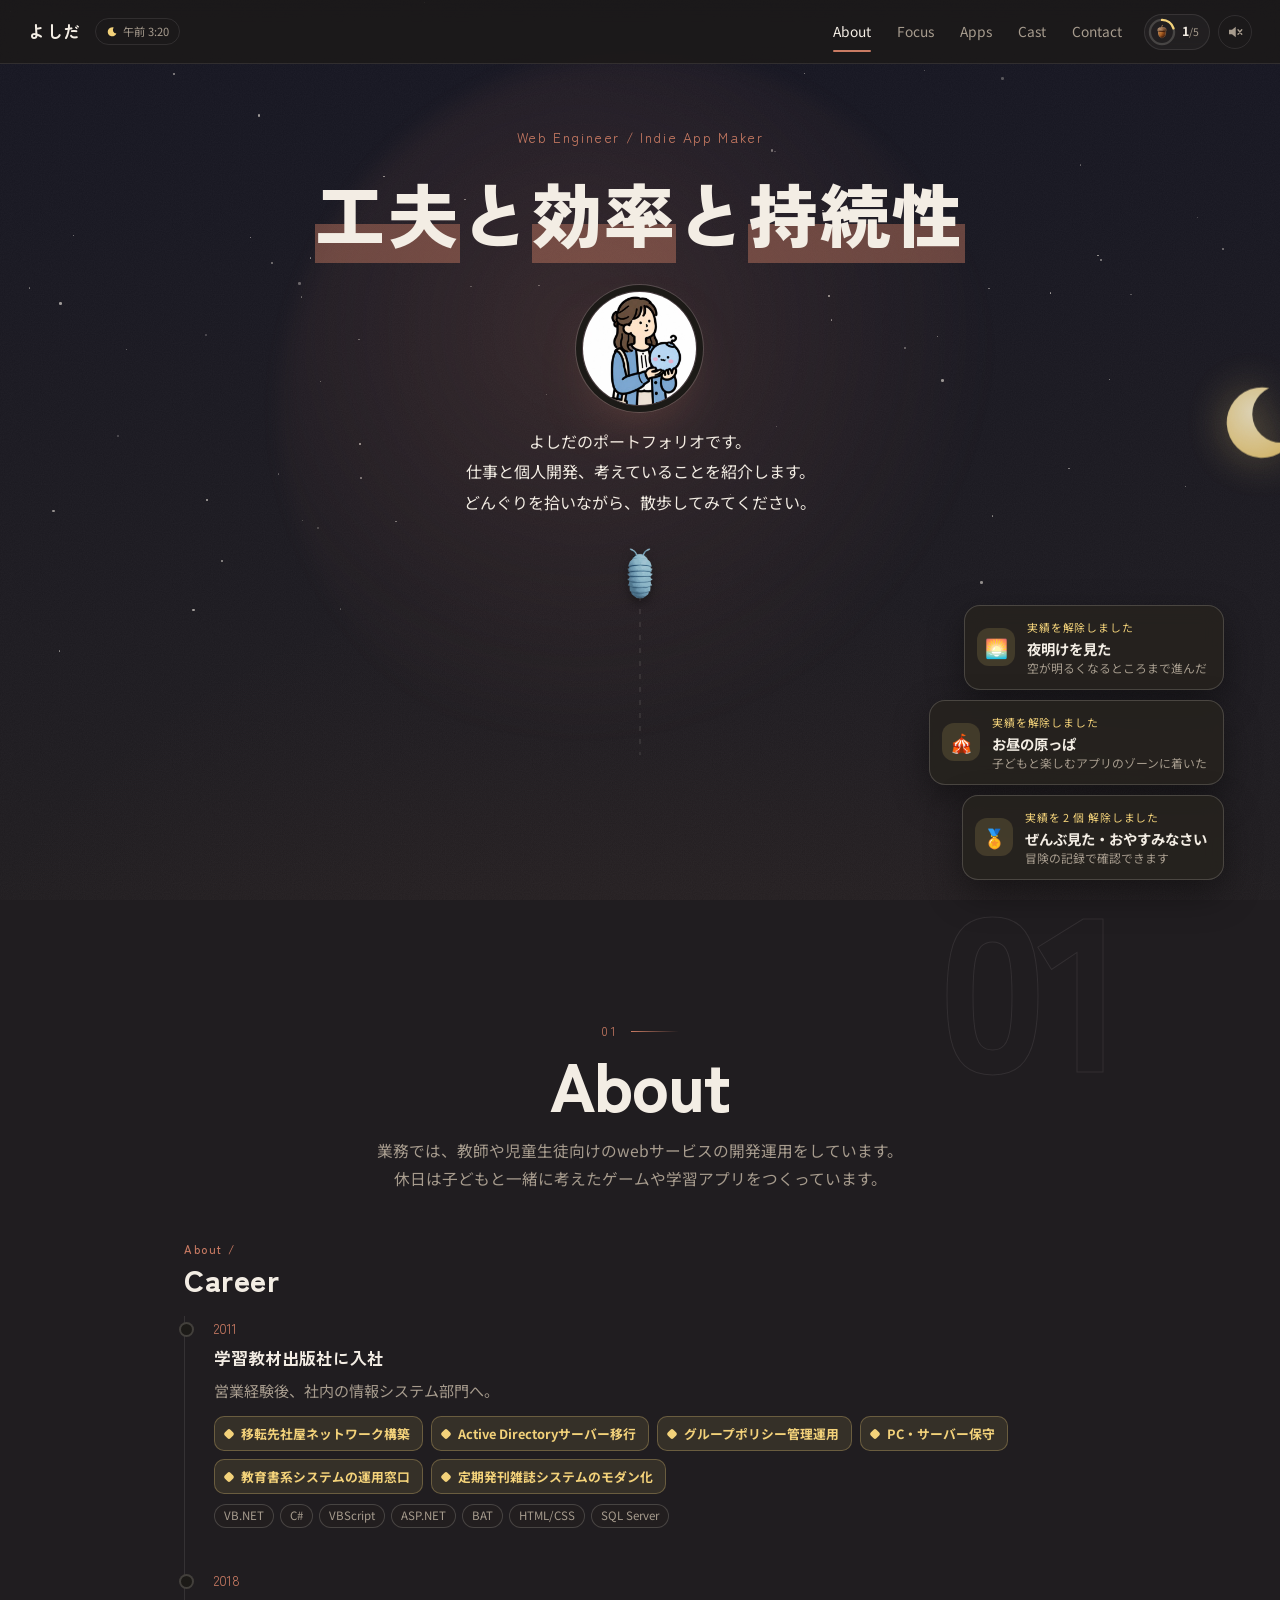
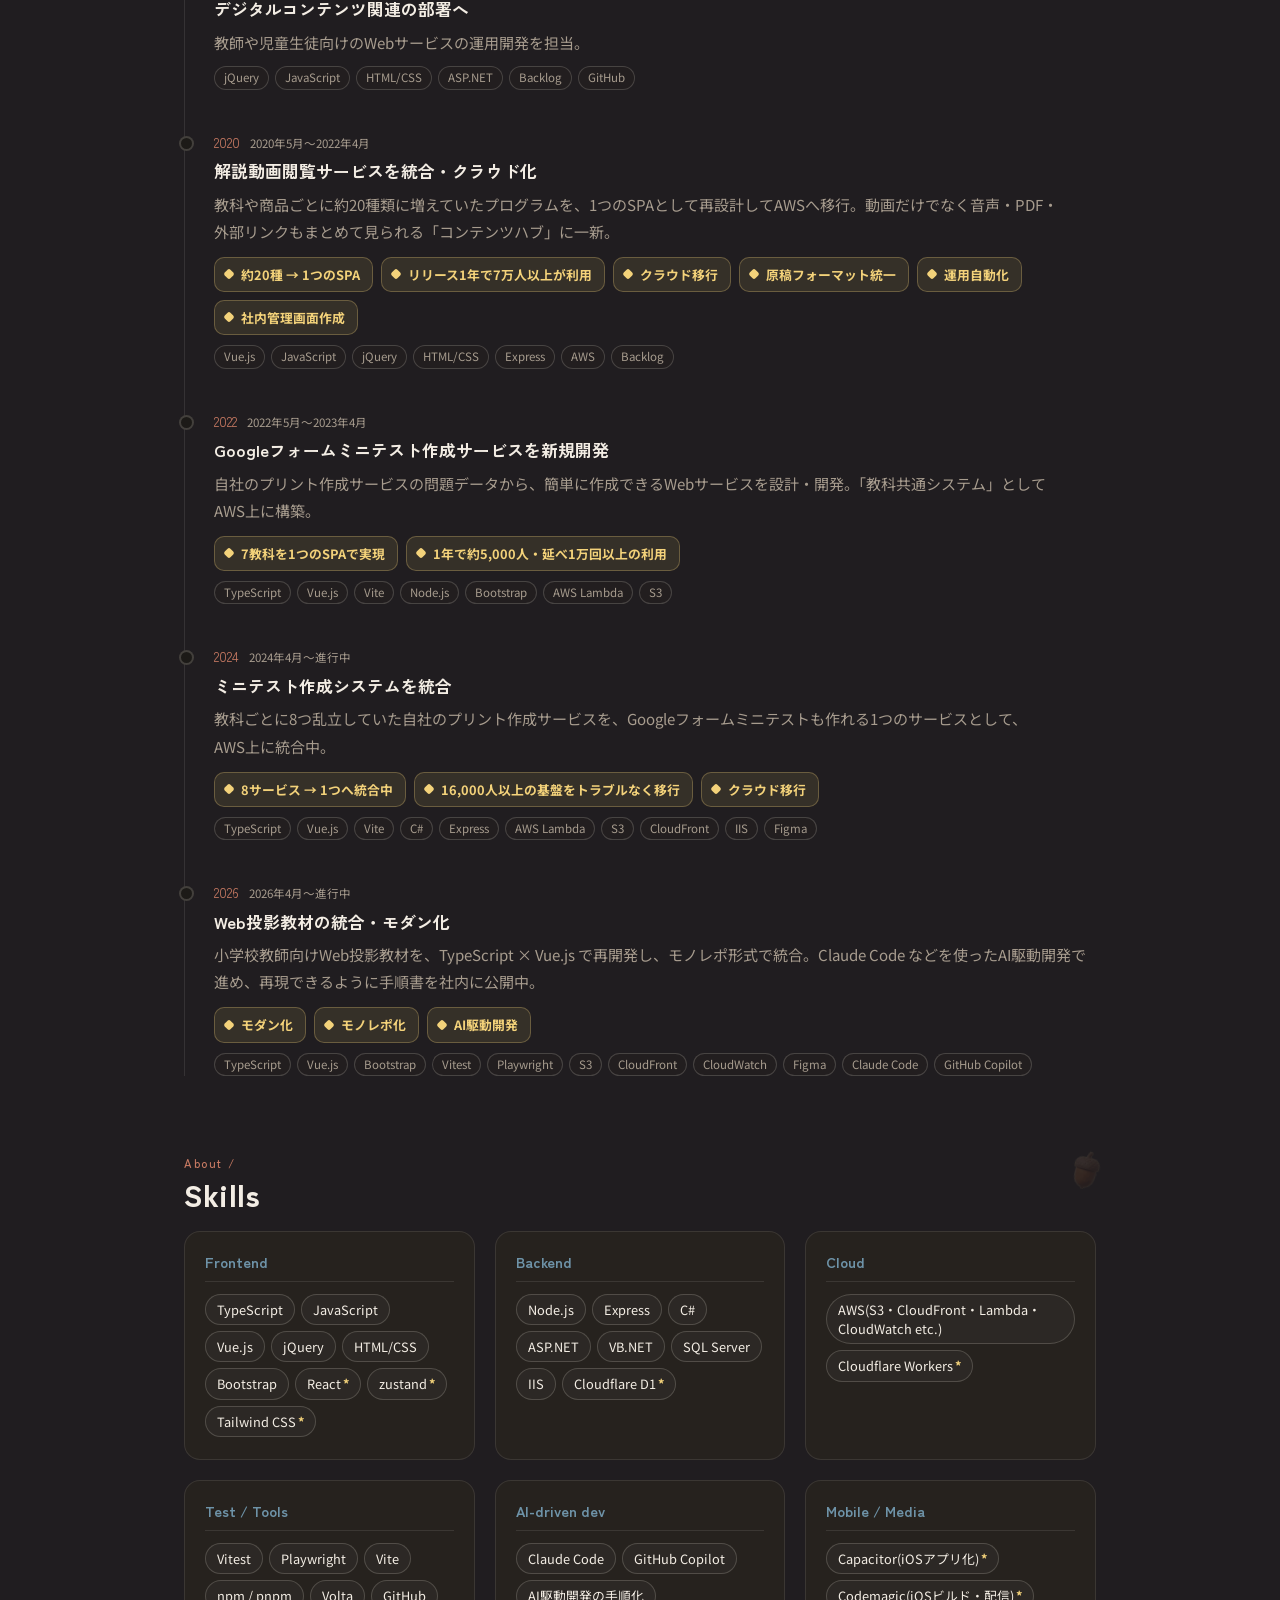
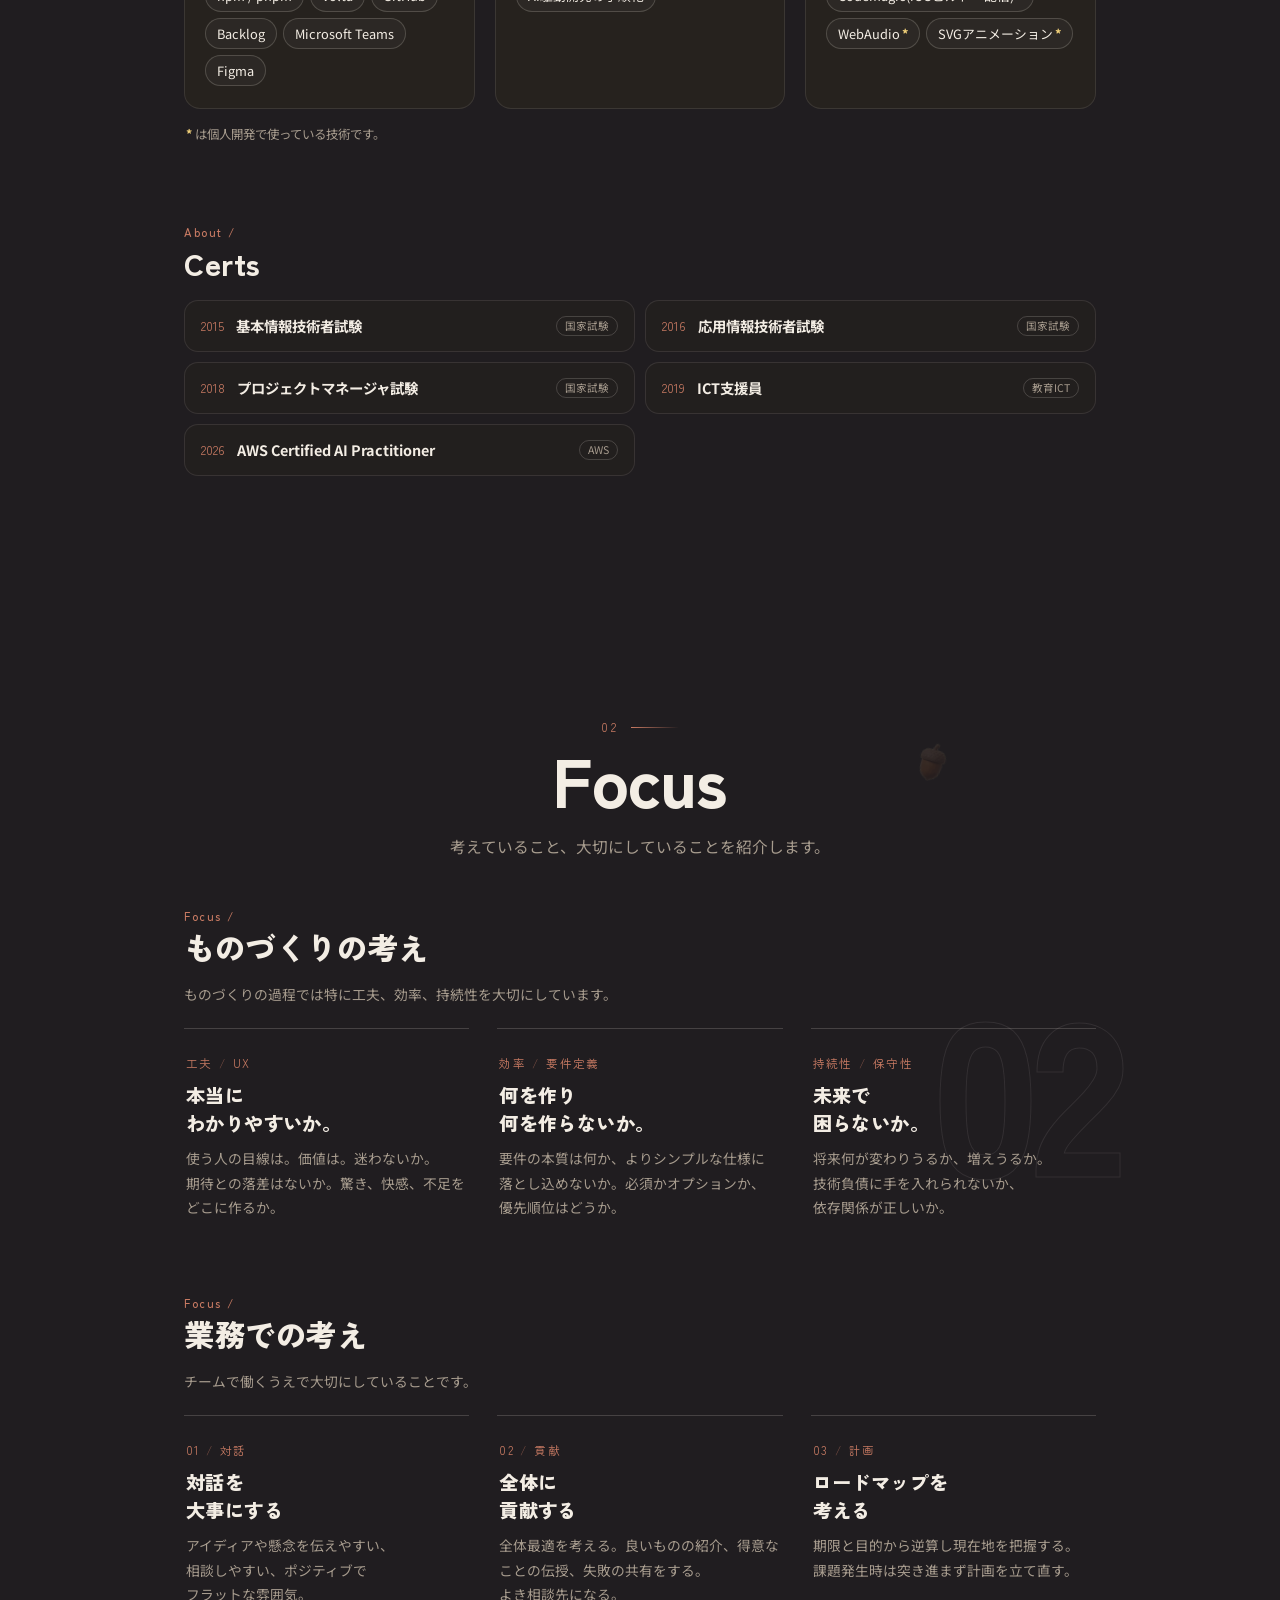
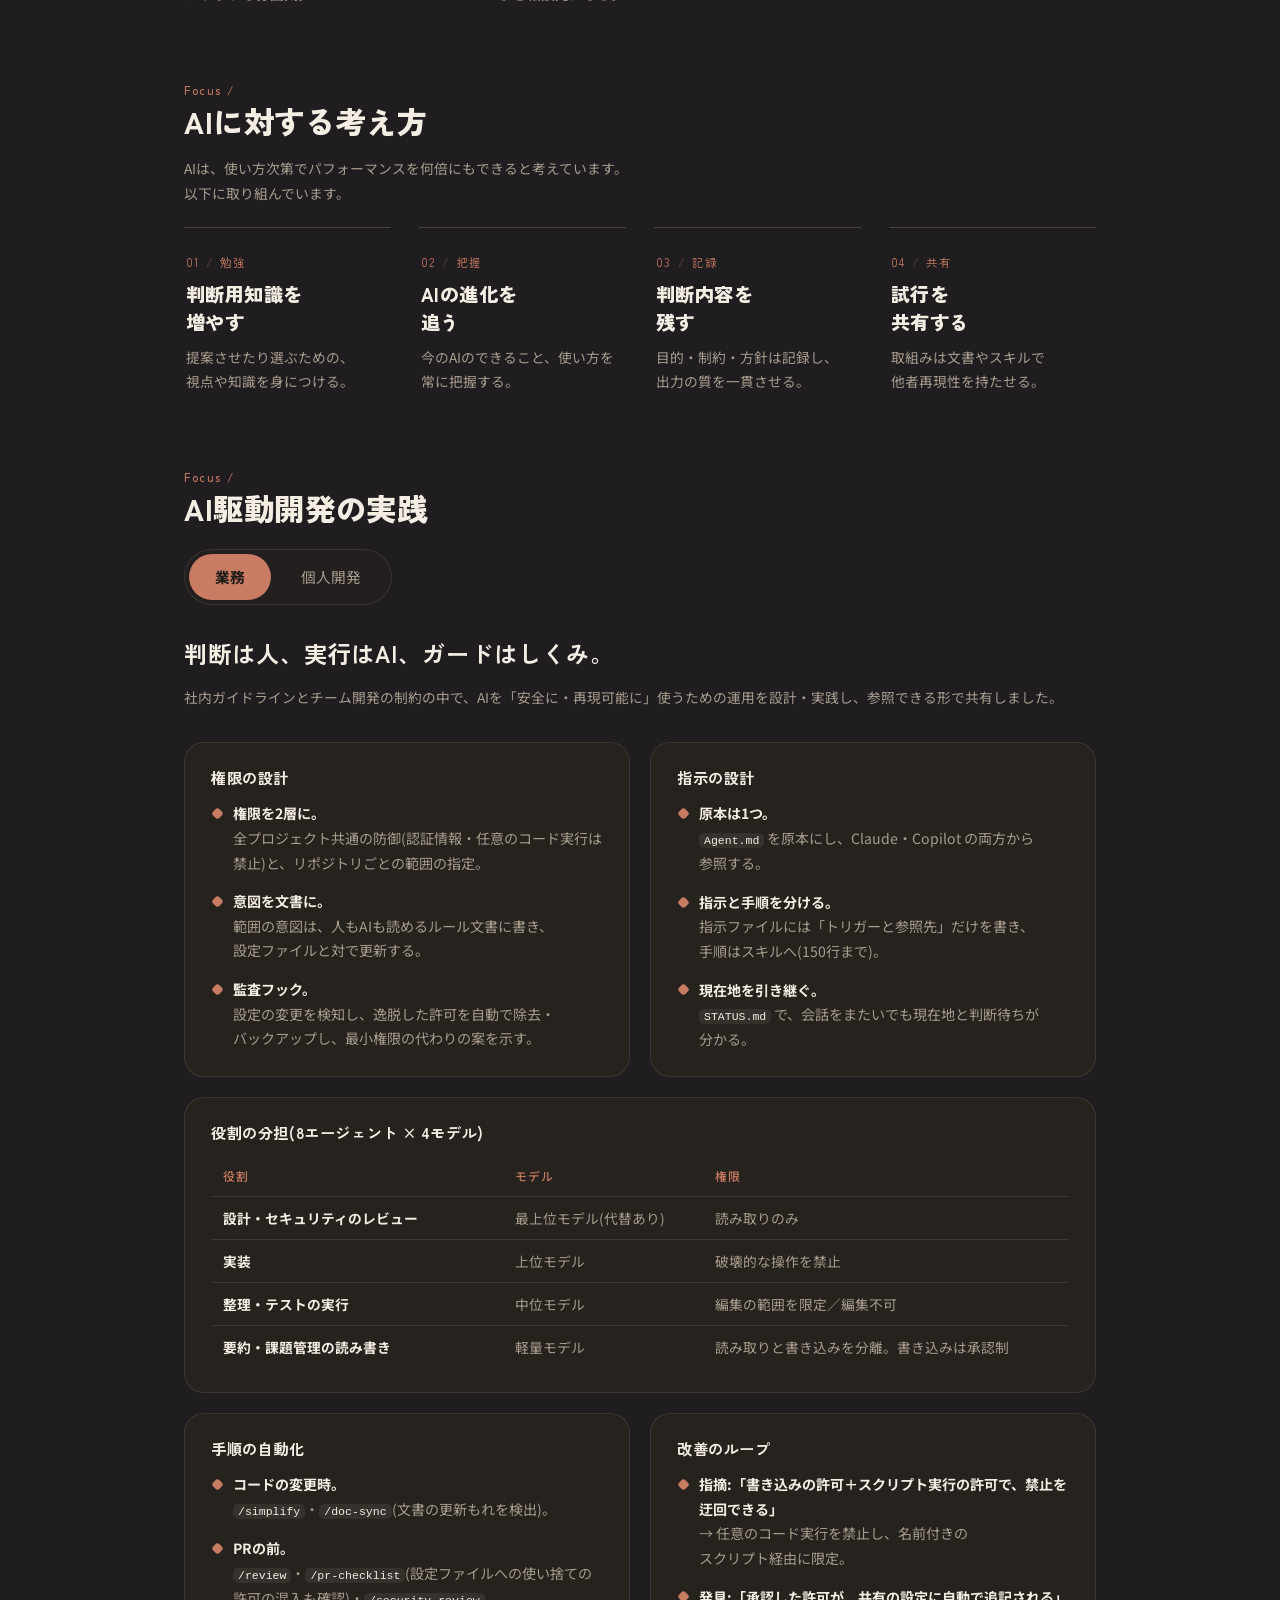
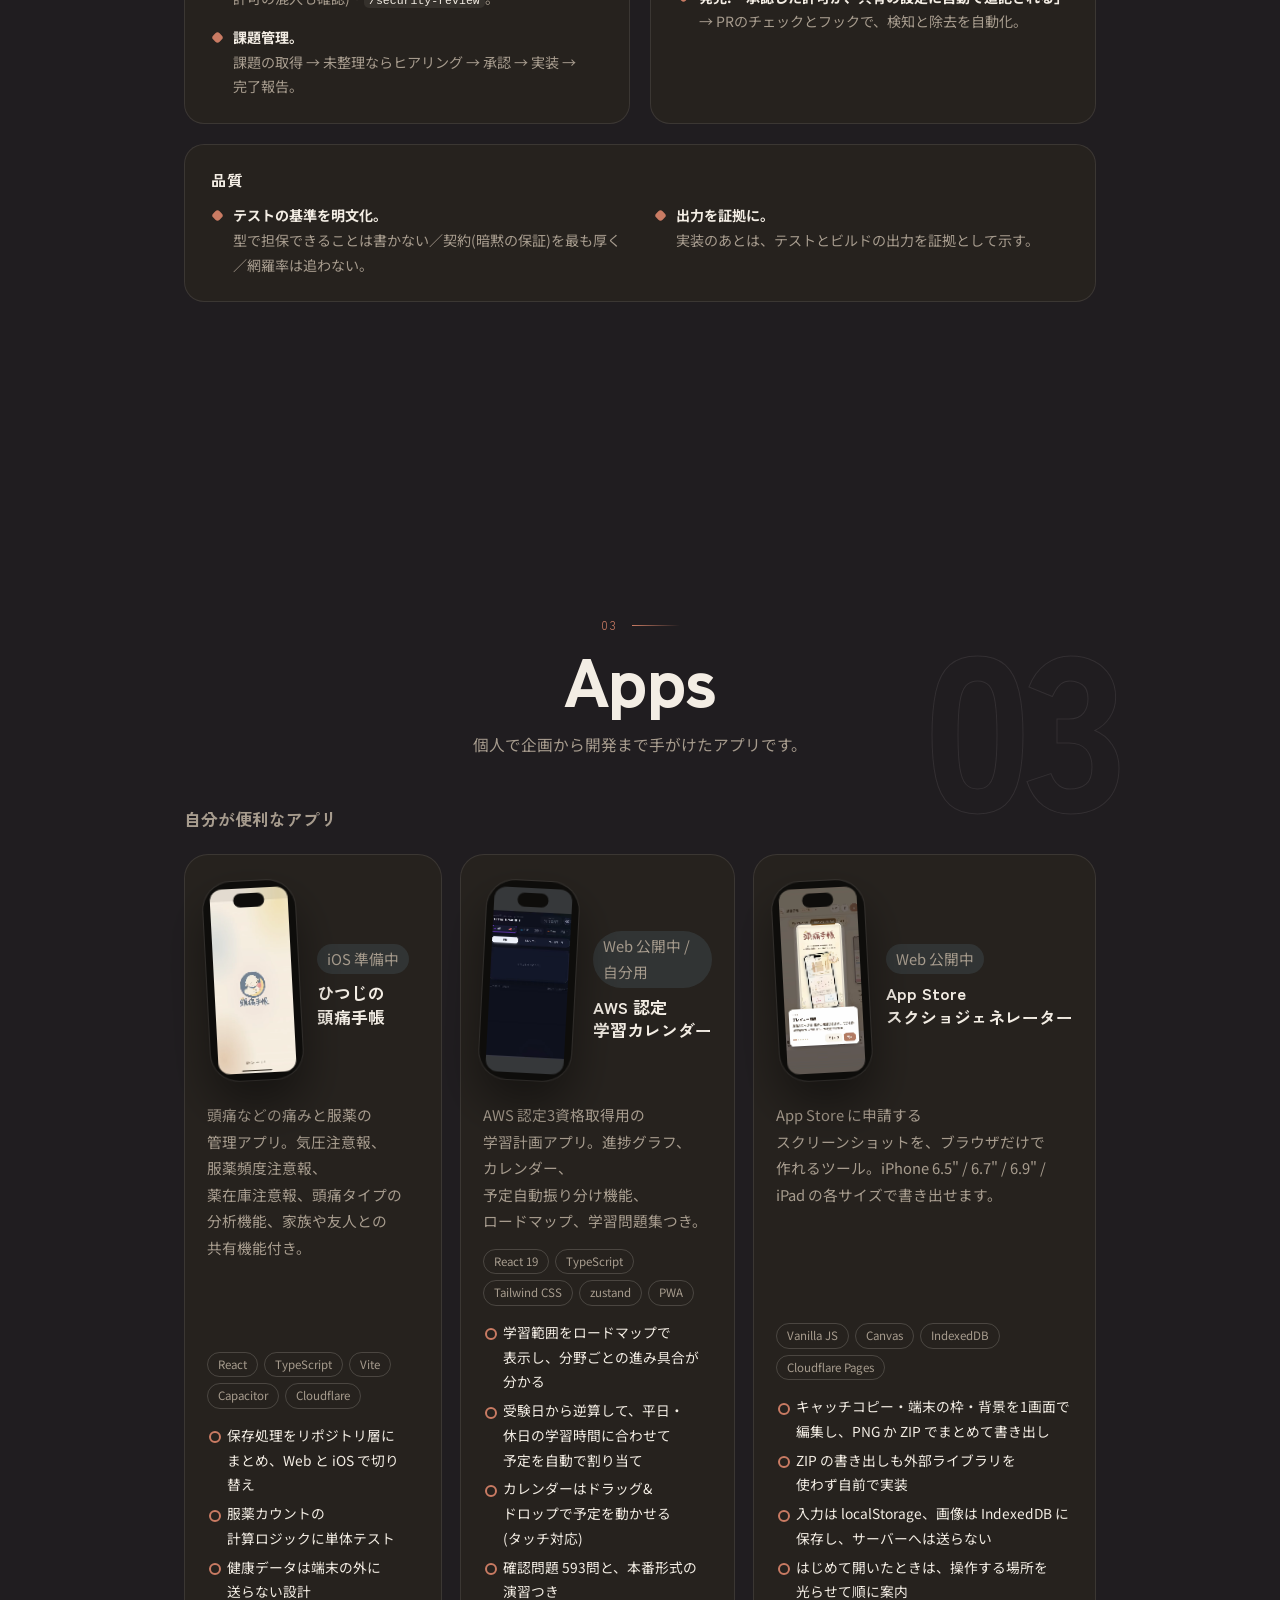
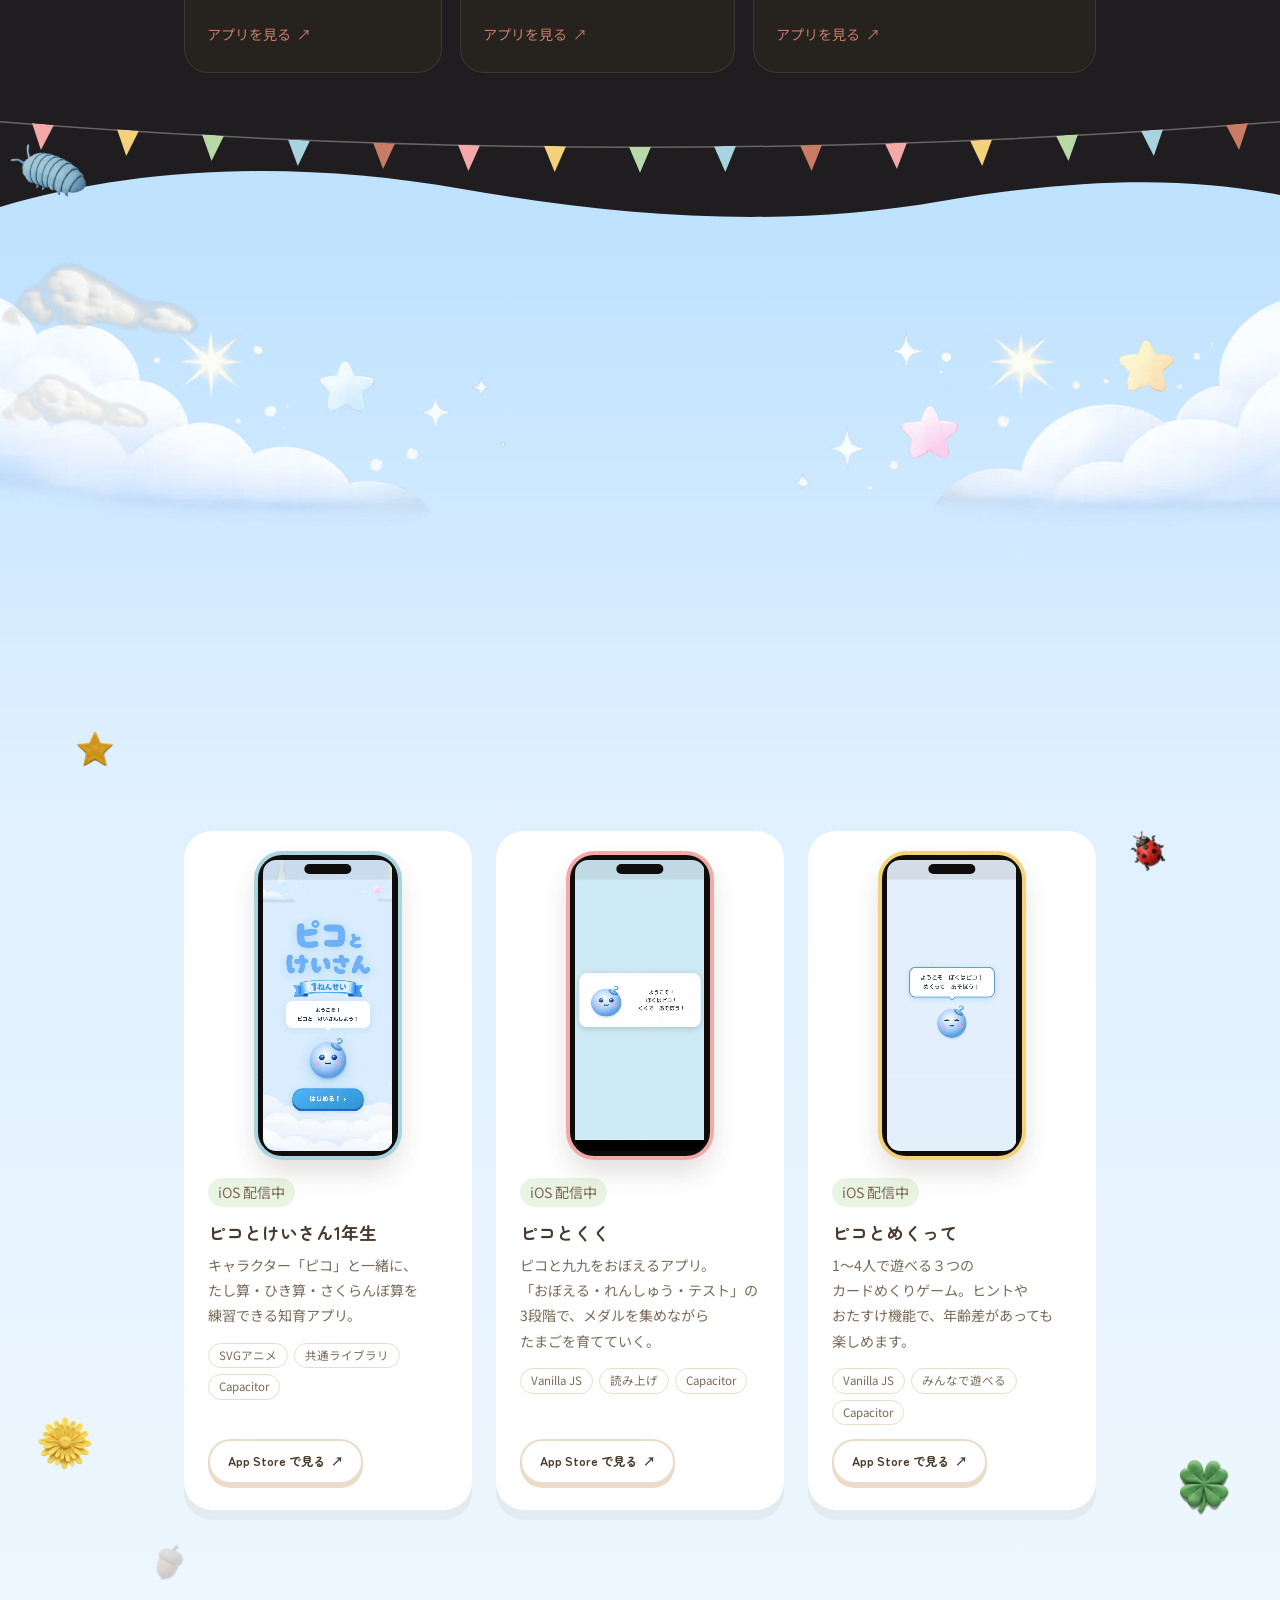
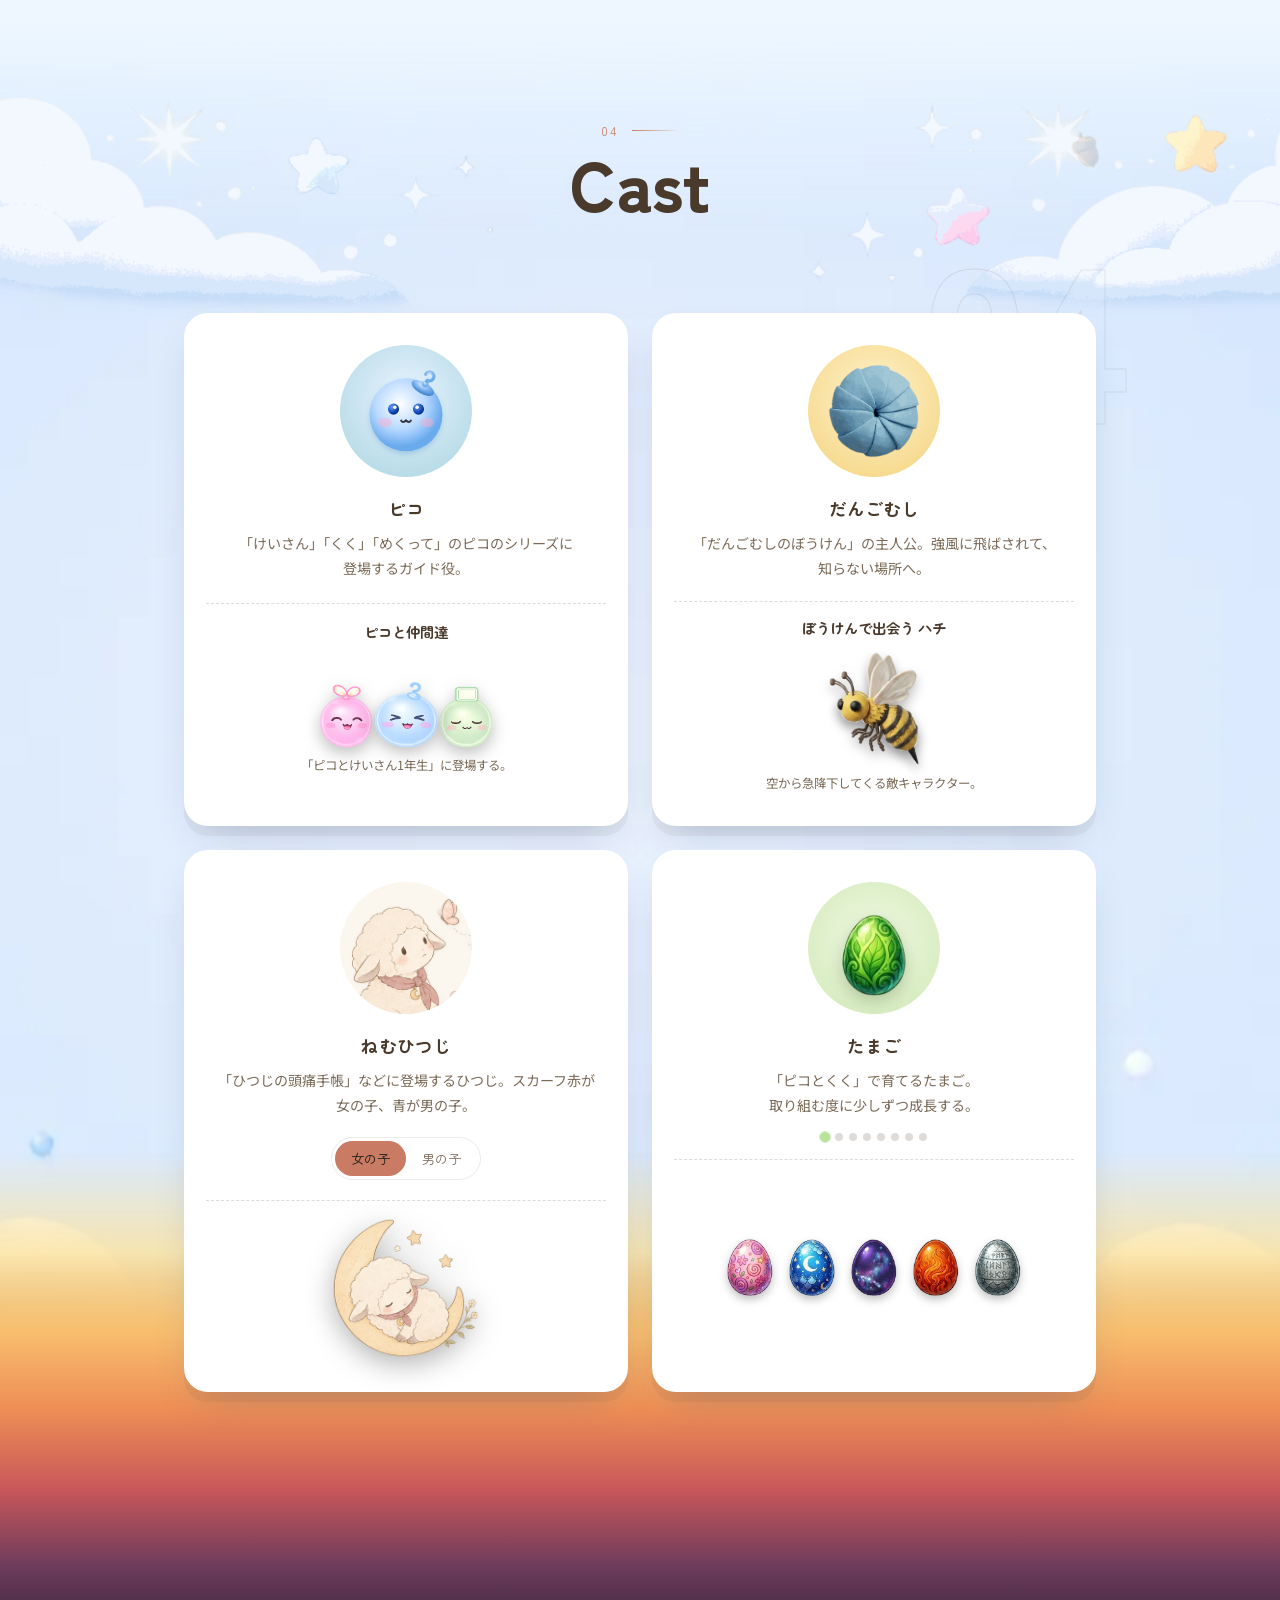
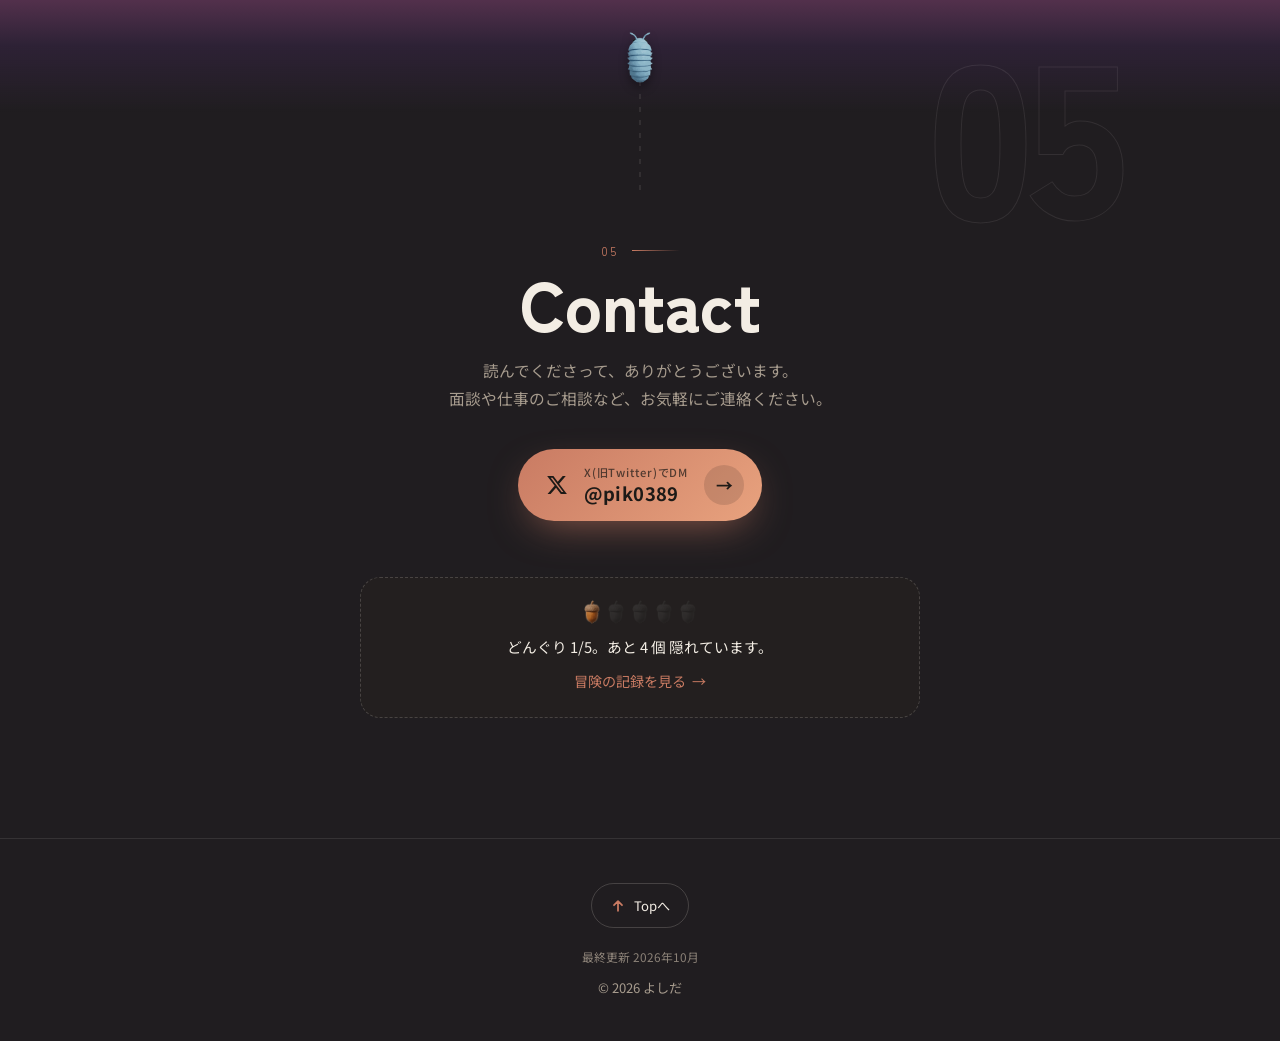
==== commit 9abb4850: "スキルに zustand(個人開発)を追加 Co-Authored-By: Claude Opus 5.5 <noreply@anthropic.com> Claude-Session: https:" ====
--- a/index.html
+++ b/index.html
@@ -194,7 +194,7 @@
       <div class="skills-grid" data-fold="技術スタックを見る">
         <div class="skill-group">
           <h3>Frontend</h3>
-          <ul><li>TypeScript</li><li>JavaScript</li><li>Vue.js</li><li>jQuery</li><li>HTML/CSS</li><li>Bootstrap</li><li>React<span class="skill-indie" aria-label="個人開発で使用">*</span></li><li>Tailwind CSS<span class="skill-indie" aria-label="個人開発で使用">*</span></li></ul>
+          <ul><li>TypeScript</li><li>JavaScript</li><li>Vue.js</li><li>jQuery</li><li>HTML/CSS</li><li>Bootstrap</li><li>React<span class="skill-indie" aria-label="個人開発で使用">*</span></li><li>zustand<span class="skill-indie" aria-label="個人開発で使用">*</span></li><li>Tailwind CSS<span class="skill-indie" aria-label="個人開発で使用">*</span></li></ul>
         </div>
         <div class="skill-group">
           <h3>Backend</h3>
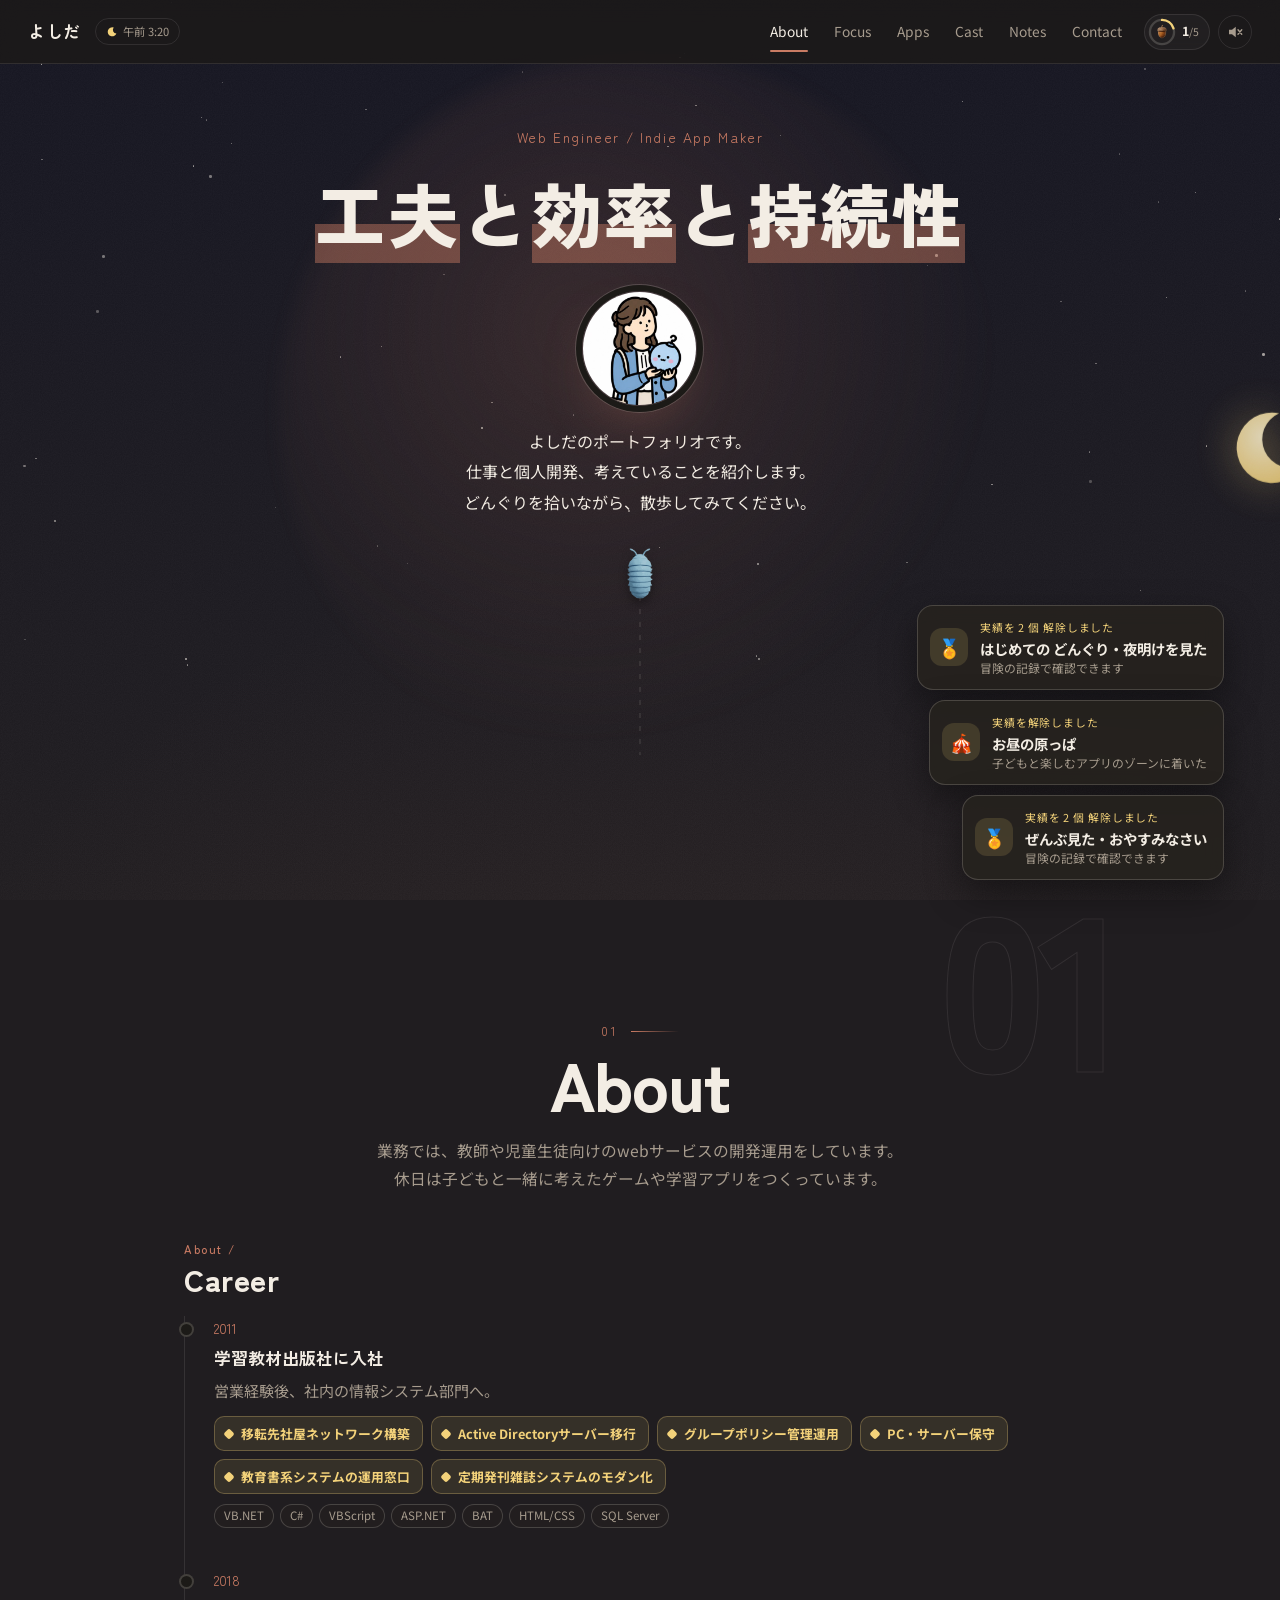
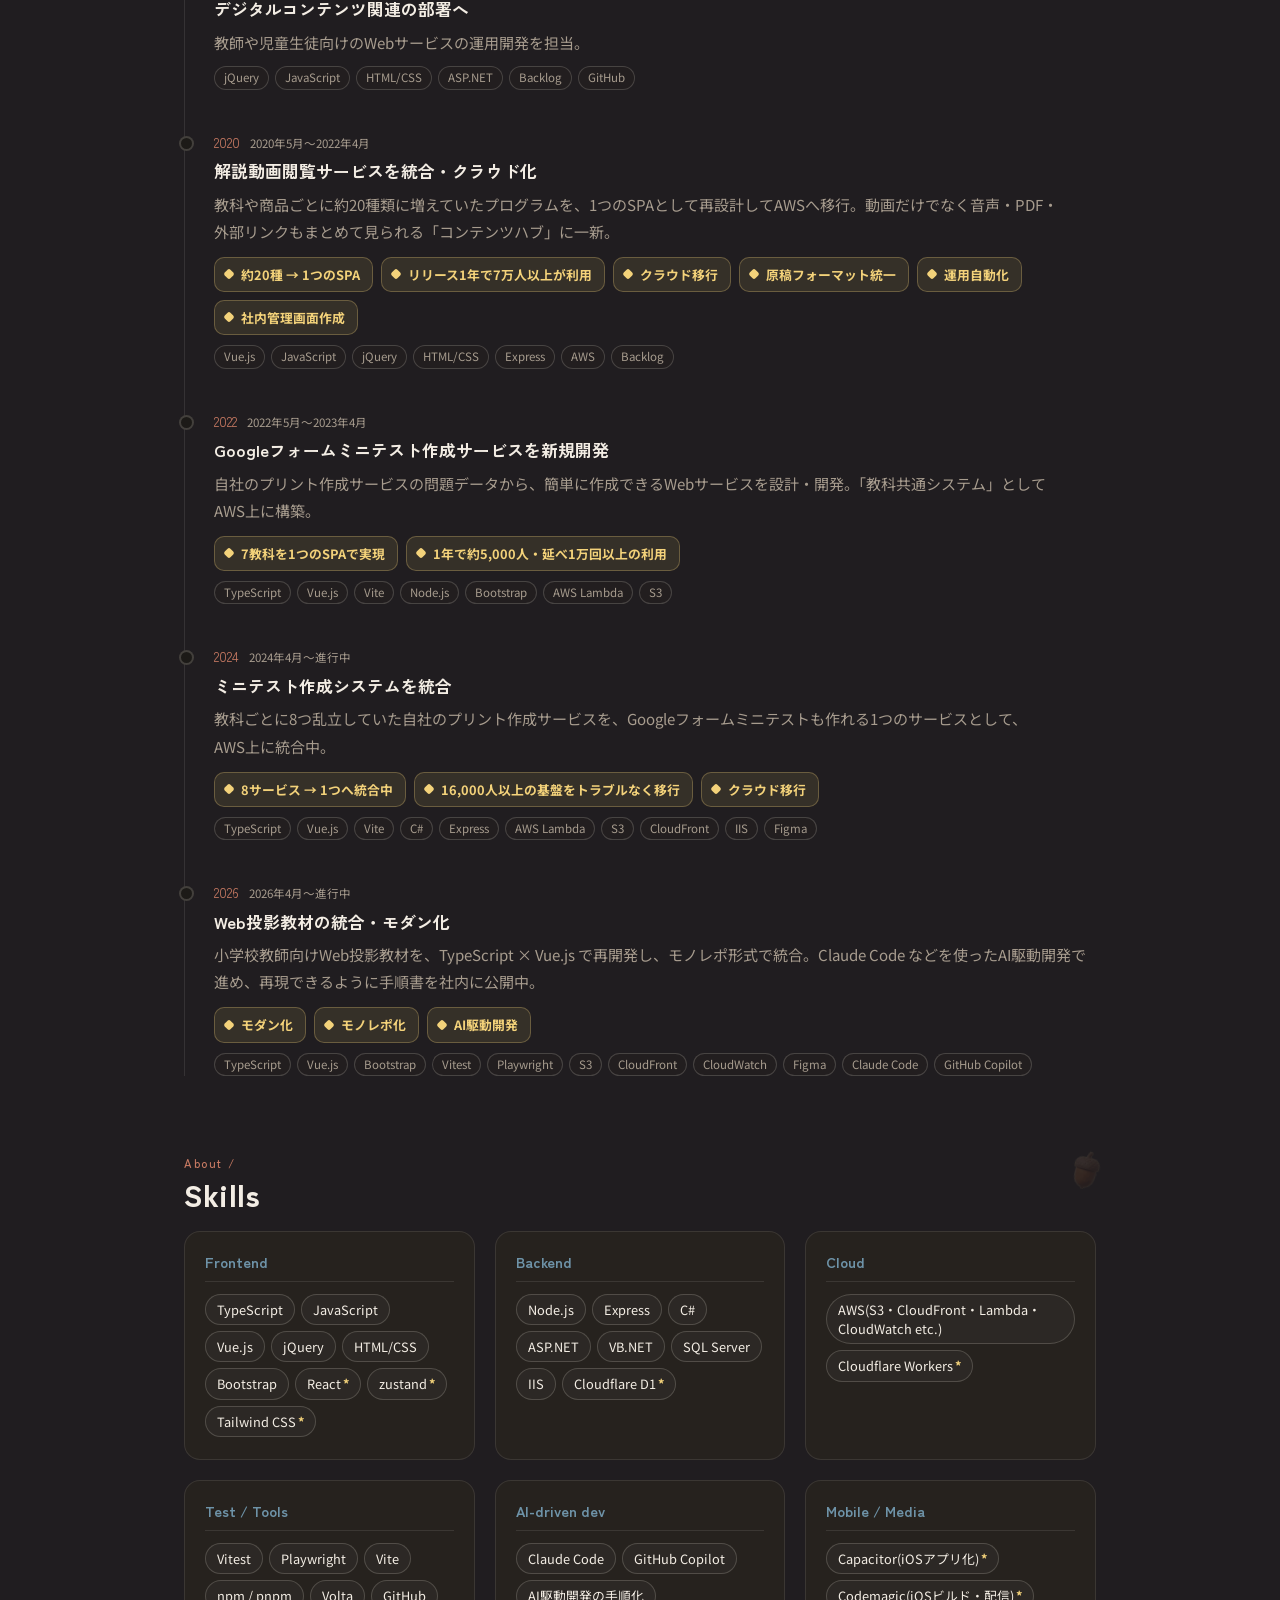
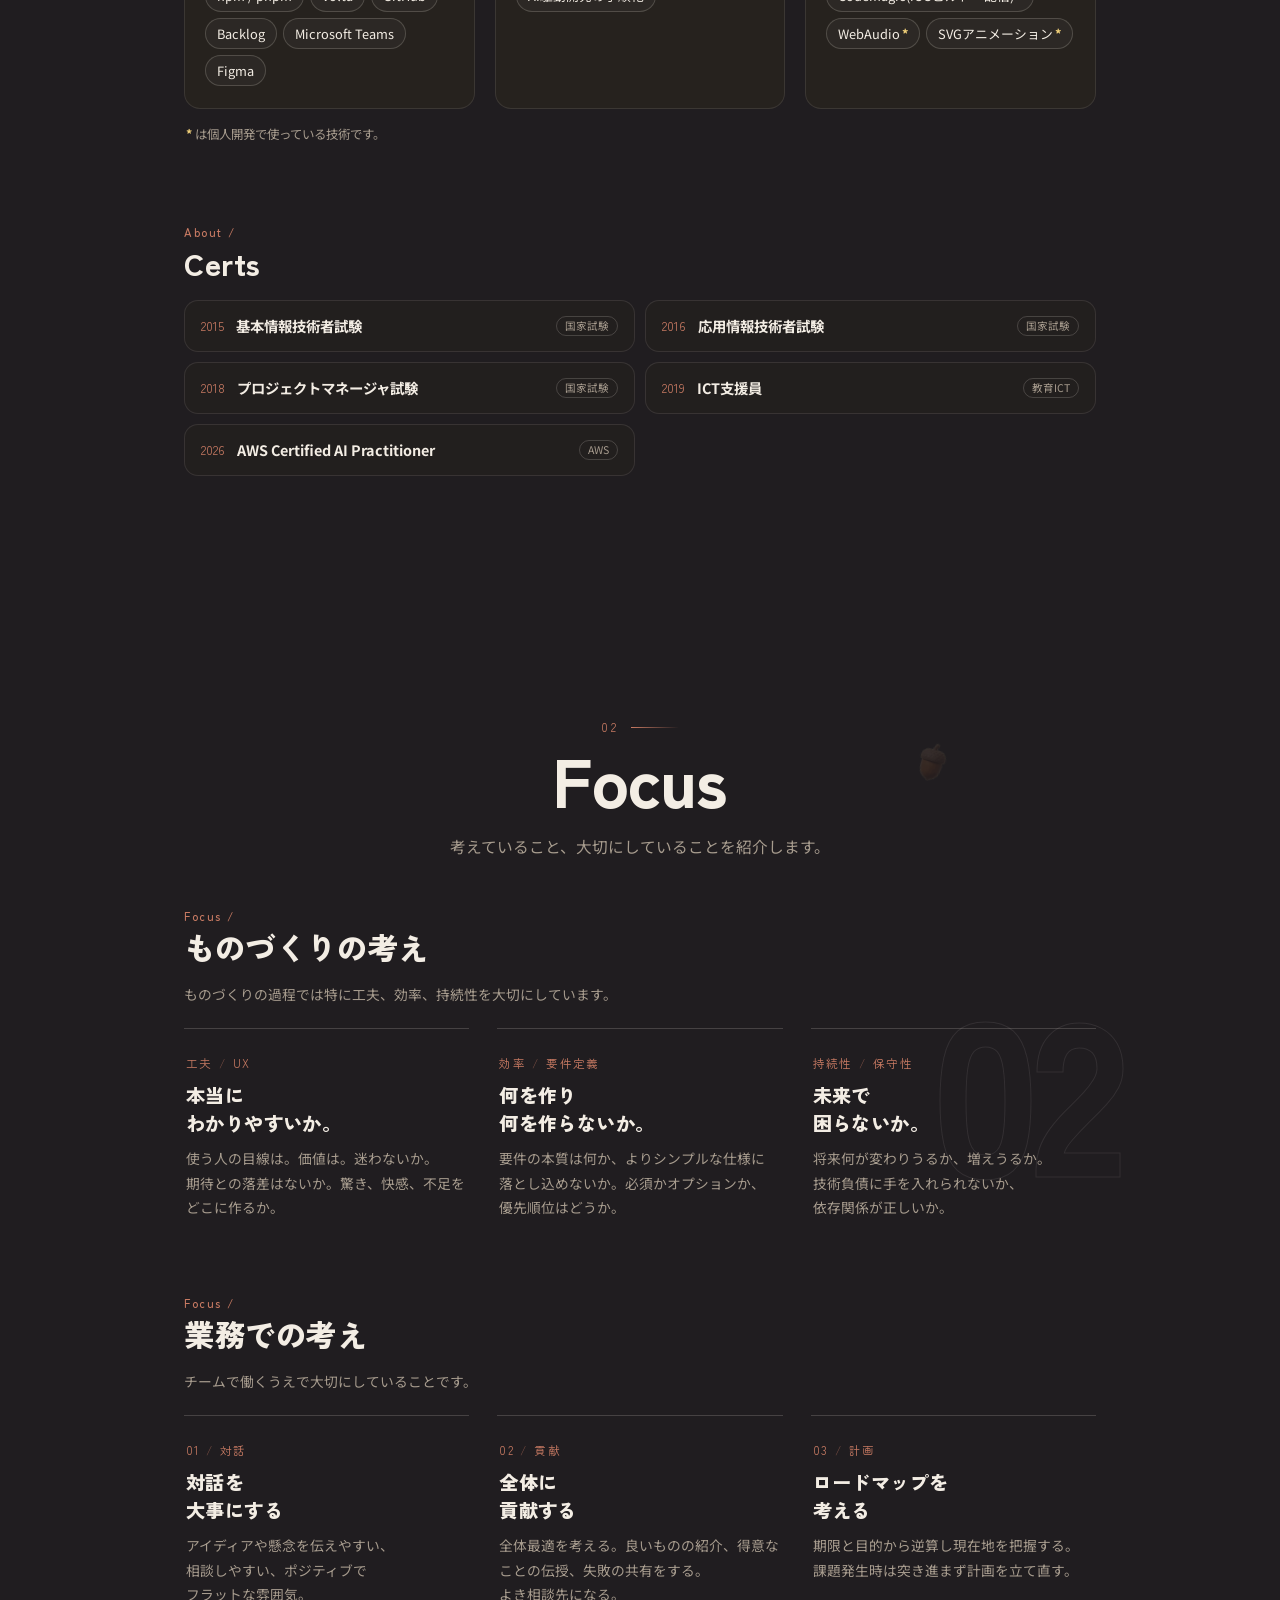
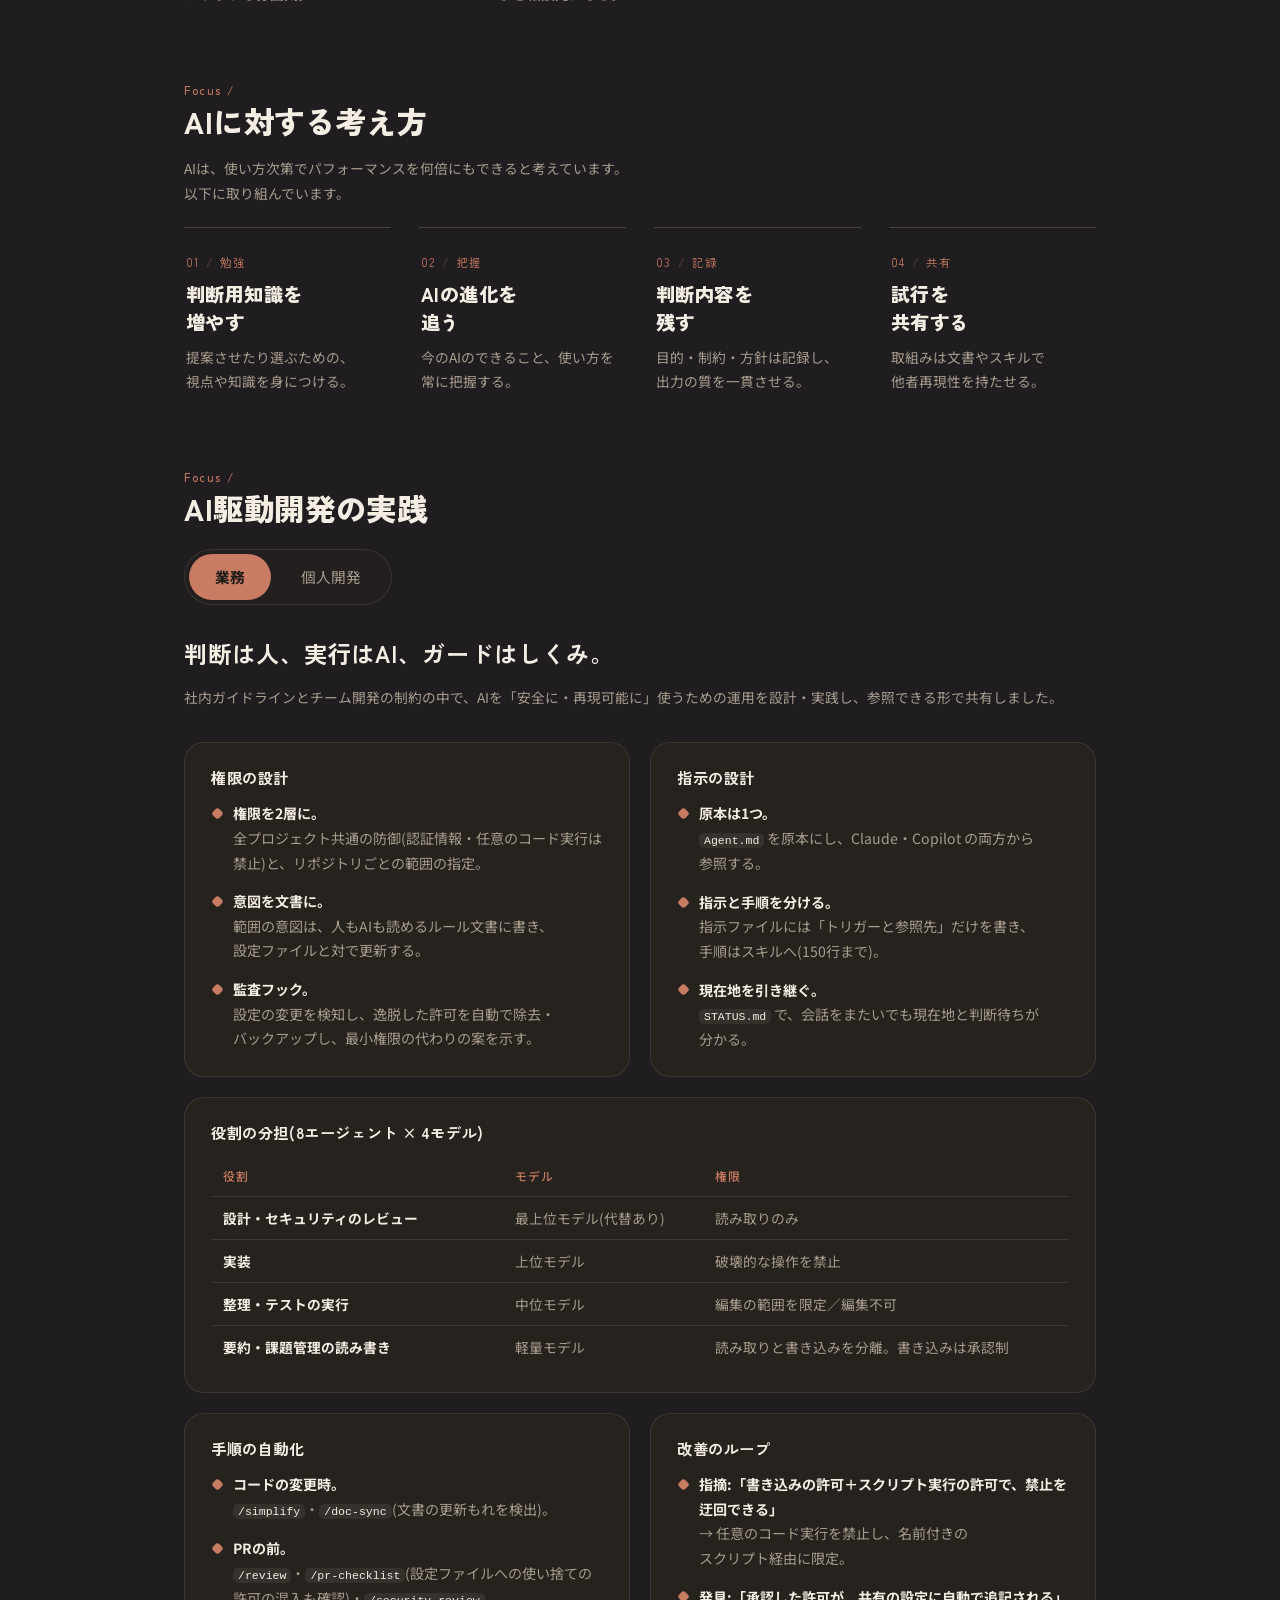
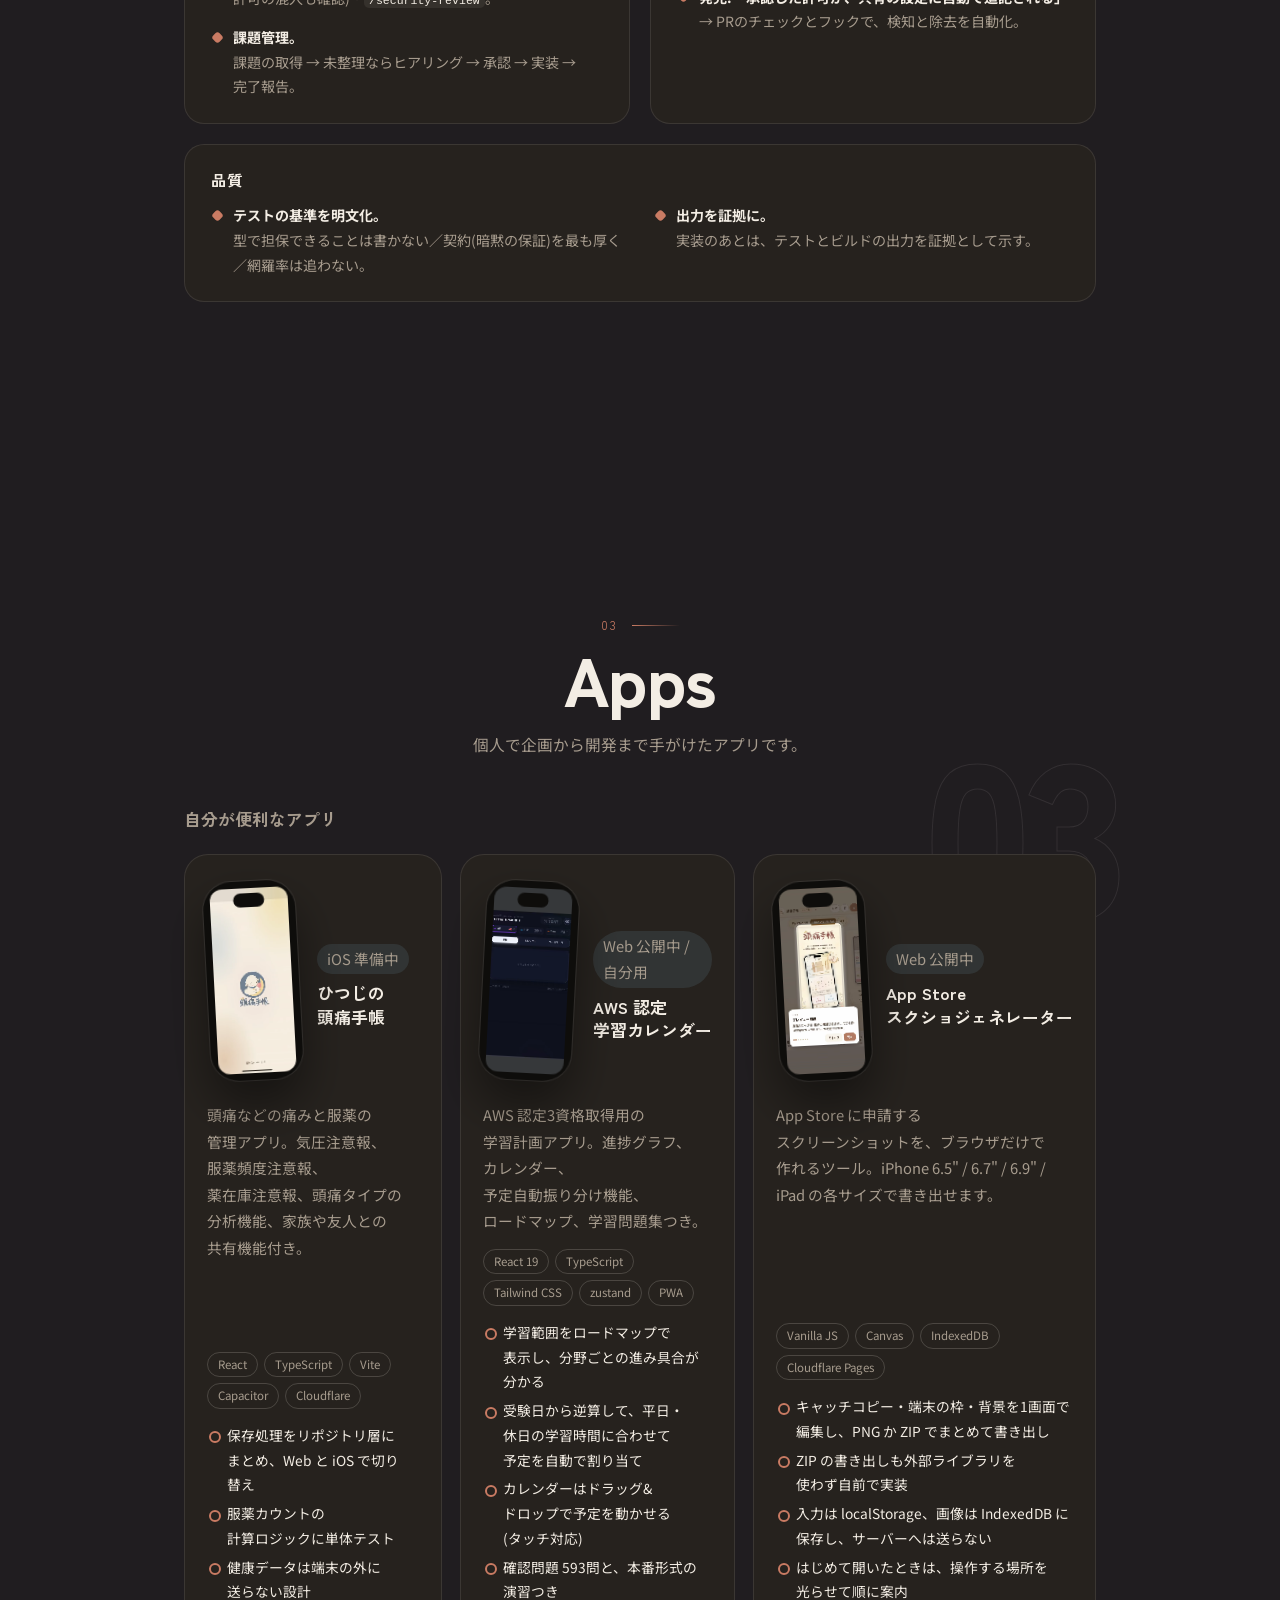
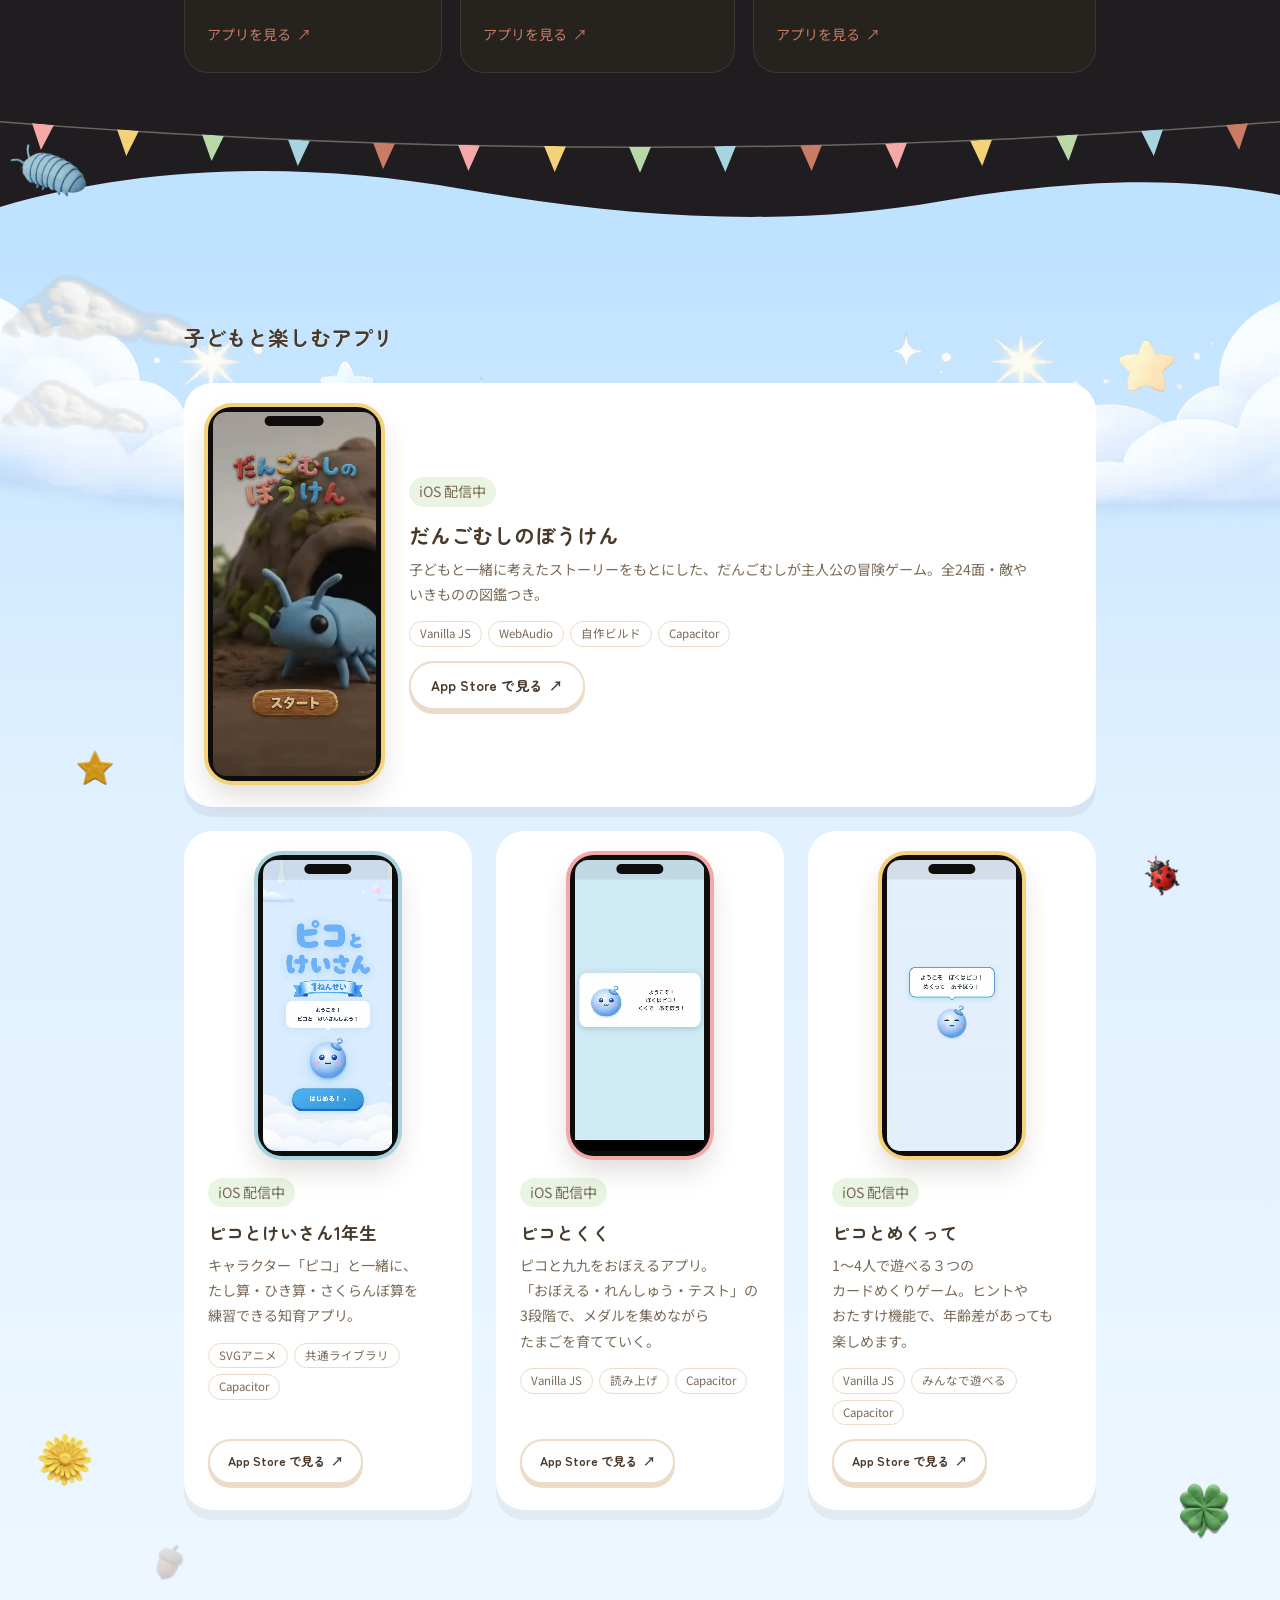
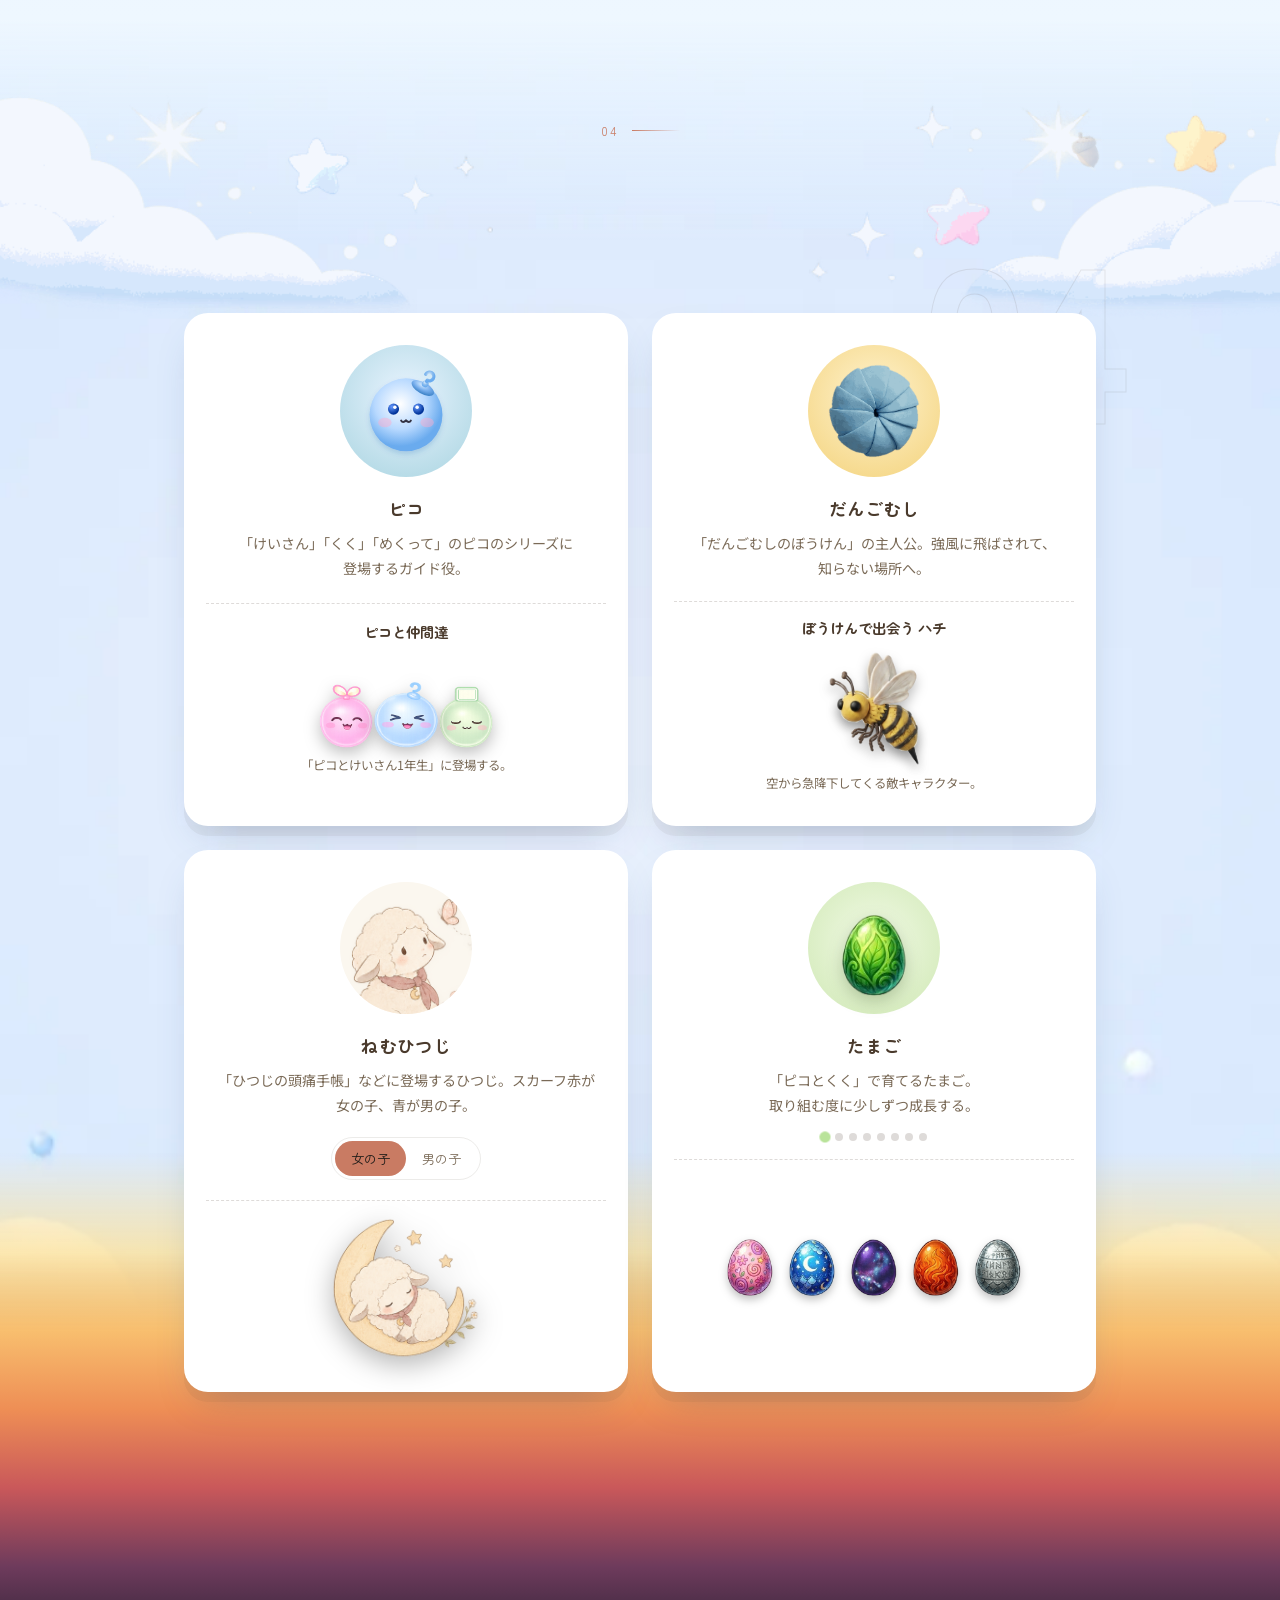
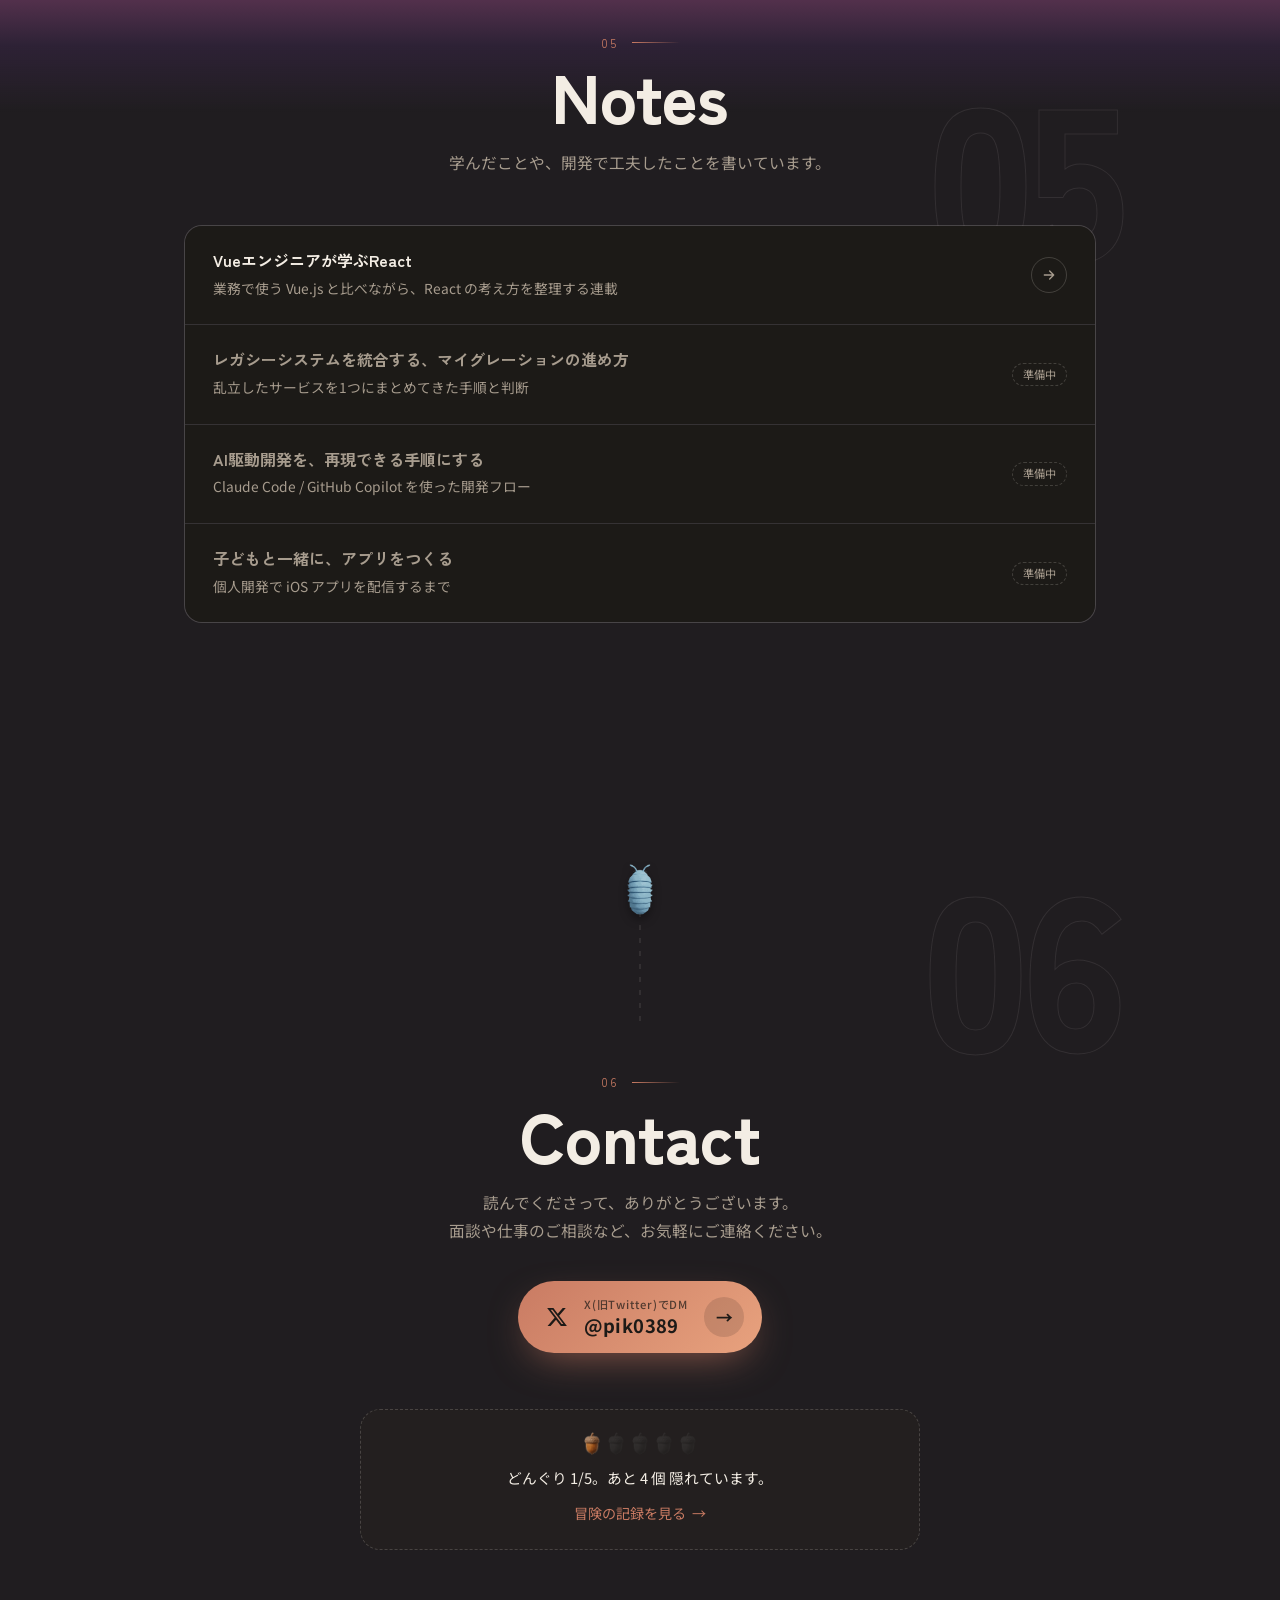
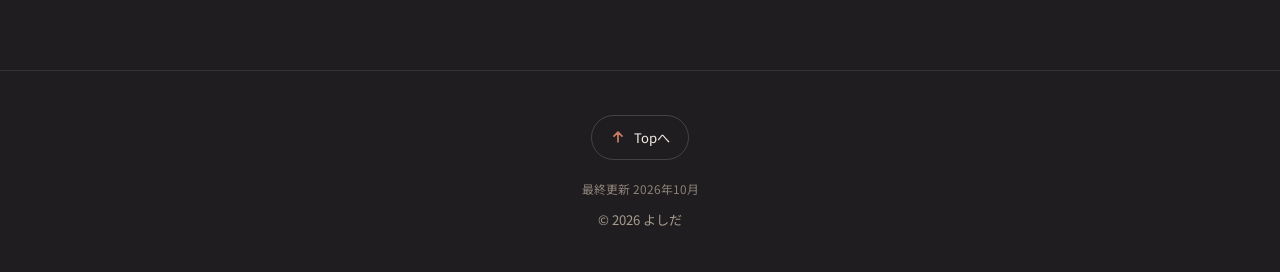
==== commit 18033f8a: "技術記事(notes/)を追加し、Notes セクションを公開 - 連載「Vueエンジニアが学ぶReact」の はじめに・第1回(画面の更新の仕組み) - 記事は中身だけを別ファイルにブロックで書き、" ====
--- a/index.html
+++ b/index.html
@@ -63,6 +63,7 @@
     <a href="#craft">Focus</a>
     <a href="#projects">Apps</a>
     <a href="#characters">Cast</a>
+    <a href="#notes">Notes</a>
     <a href="#contact">Contact</a>
     <span class="nav-indicator" aria-hidden="true"></span>
   </nav>
@@ -829,22 +830,27 @@
 
   <!-- ============ NOTES ============ -->
   <!-- Notes は note の記事を公開するまで非表示(hidden を外せば戻る) -->
-  <section id="notes" class="section notes" data-label="Notes" hidden>
+  <section id="notes" class="section notes" data-label="Notes">
     <div class="section-inner">
       <p class="section-kicker">05</p>
       <h2 class="section-title">Notes</h2>
-      <p class="section-lead">業務や個人開発での工夫を、noteで書いていく予定です。公開したら、ここから読めるようにします。</p>
-      <!-- ▼ 記事を公開したら、各カードを <a href="記事のURL" class="note-card"> に置き換えてください -->
-      <div class="notes-list" data-todo="note記事のURL・タイトル">
-        <div class="note-card is-upcoming">
+      <p class="section-lead"><span class="ph">学んだことや、</span><span class="ph">開発で工夫したことを書いています。</span></p>
+      <div class="notes-list">
+        <!-- 連載(notes/ にある技術記事)。記事の一覧は notes/articles.js -->
+        <a href="notes/" class="note-card">
+          <div><h3>Vueエンジニアが学ぶReact</h3><p>業務で使う Vue.js と比べながら、React の考え方を整理する連載</p></div>
+          <span class="note-arrow" aria-hidden="true"><svg viewBox="0 0 24 24" width="16" height="16"><path d="M5 12h14M13 6l6 6-6 6" fill="none" stroke="currentColor" stroke-width="2" stroke-linecap="round" stroke-linejoin="round"/></svg></span>
+        </a>
+        <!-- ▼ まだ書いていない記事。公開したら <a href="記事のURL" class="note-card"> に置き換える -->
+        <div class="note-card is-upcoming" data-todo="記事のURL・タイトル">
           <div><h3>レガシーシステムを統合する、マイグレーションの進め方</h3><p>乱立したサービスを1つにまとめてきた手順と判断</p></div>
           <span class="note-soon">準備中</span>
         </div>
-        <div class="note-card is-upcoming">
+        <div class="note-card is-upcoming" data-todo="記事のURL・タイトル">
           <div><h3>AI駆動開発を、再現できる手順にする</h3><p>Claude Code / GitHub Copilot を使った開発フロー</p></div>
           <span class="note-soon">準備中</span>
         </div>
-        <div class="note-card is-upcoming">
+        <div class="note-card is-upcoming" data-todo="記事のURL・タイトル">
           <div><h3>子どもと一緒に、アプリをつくる</h3><p>個人開発で iOS アプリを配信するまで</p></div>
           <span class="note-soon">準備中</span>
         </div>
@@ -863,7 +869,7 @@
           <img class="hw-curl" src="assets/images/characters/dango_curl_new.png" alt="" width="261" height="267" loading="lazy">
         </div>
       </div>
-      <p class="section-kicker">05</p>
+      <p class="section-kicker">06</p>
       <h2 class="section-title">Contact</h2>
       <p class="section-lead contact-lead"><span>読んでくださって、ありがとうございます。</span><span>面談や仕事のご相談など、お気軽にご連絡ください。</span></p>
       <div class="contact-links">
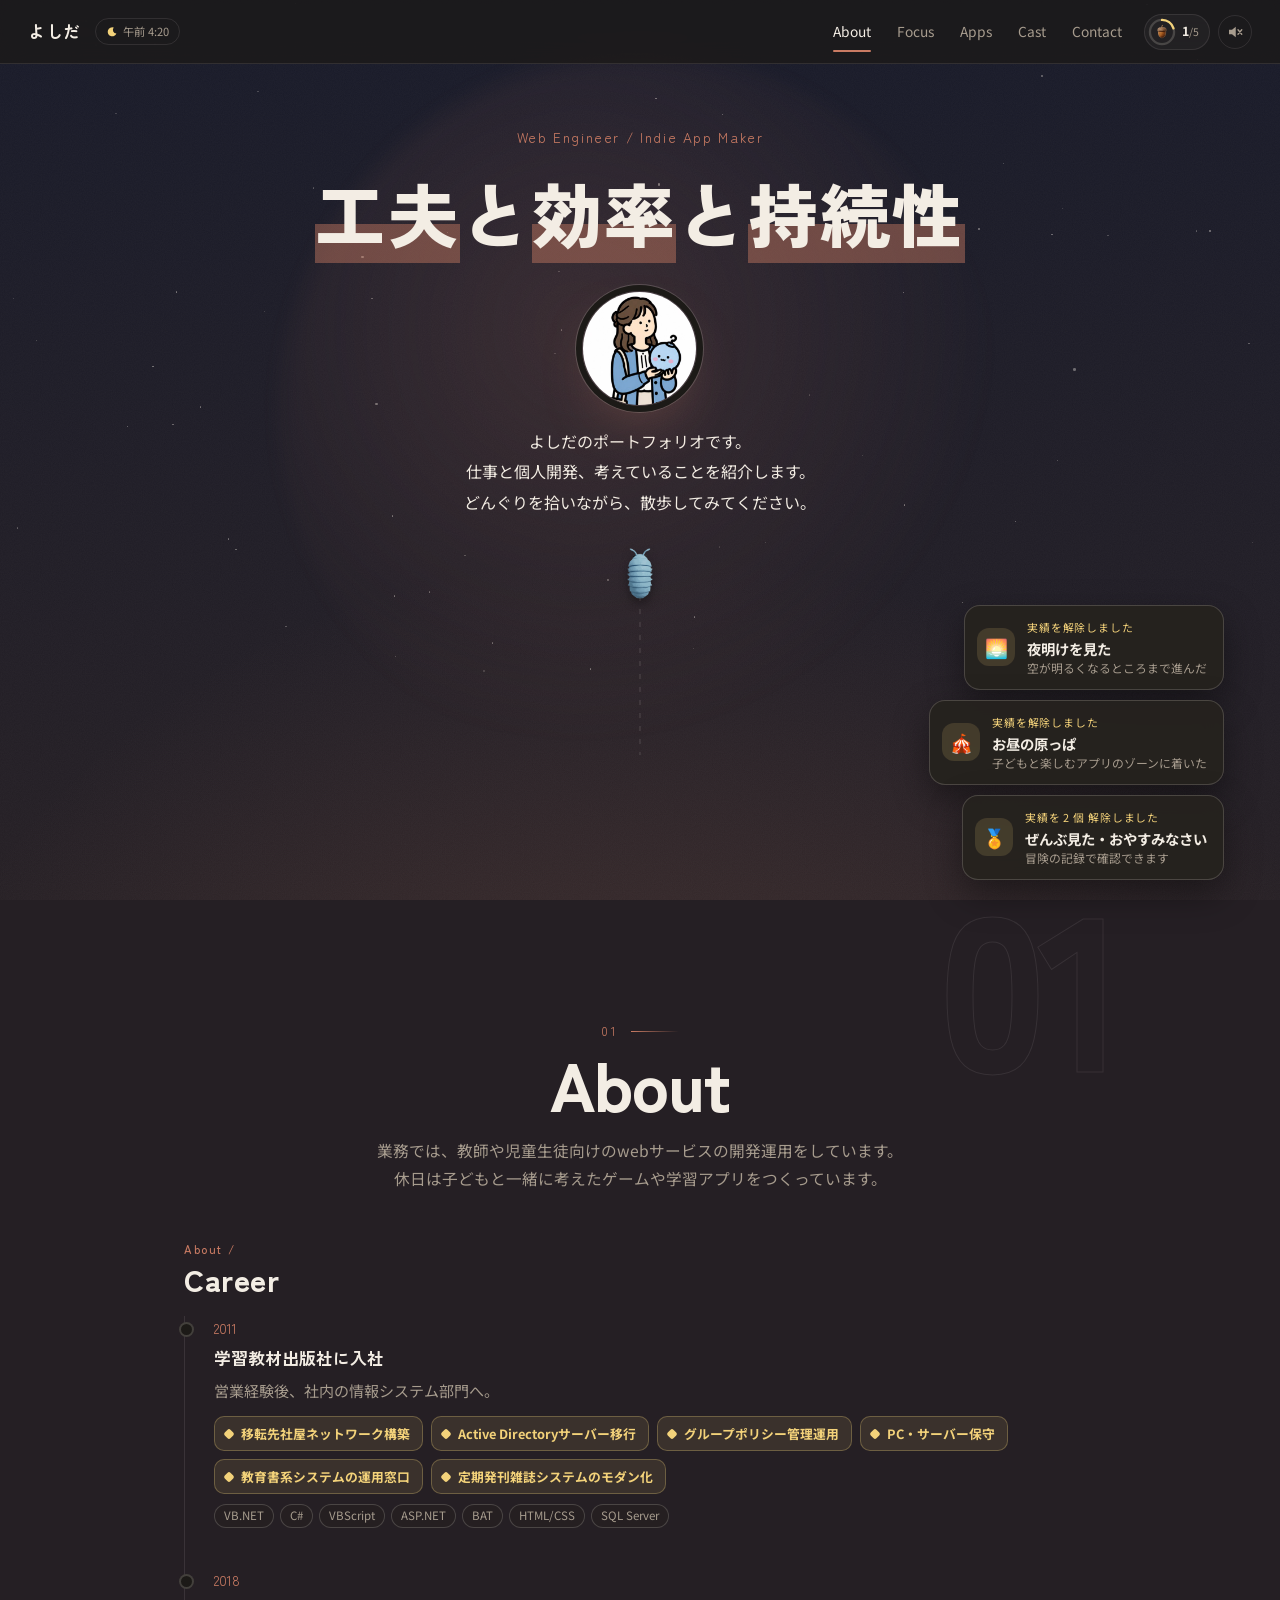
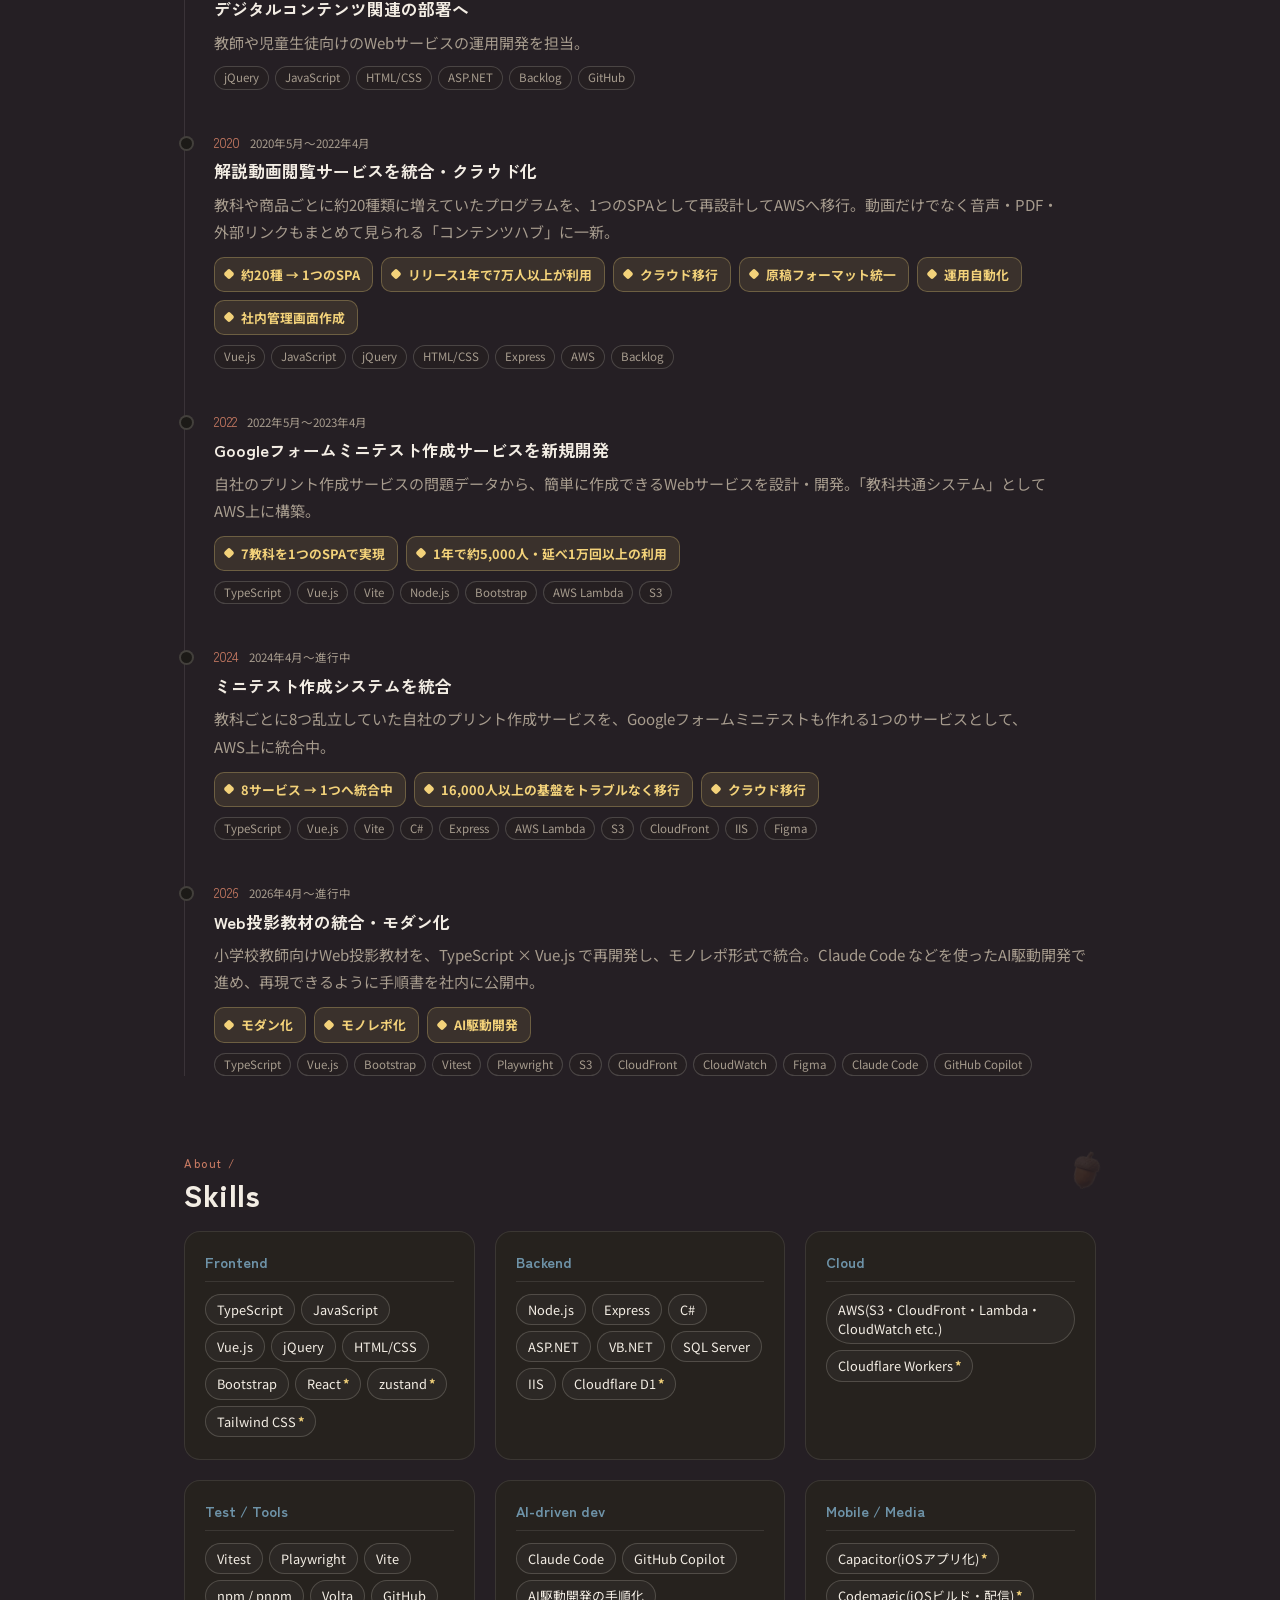
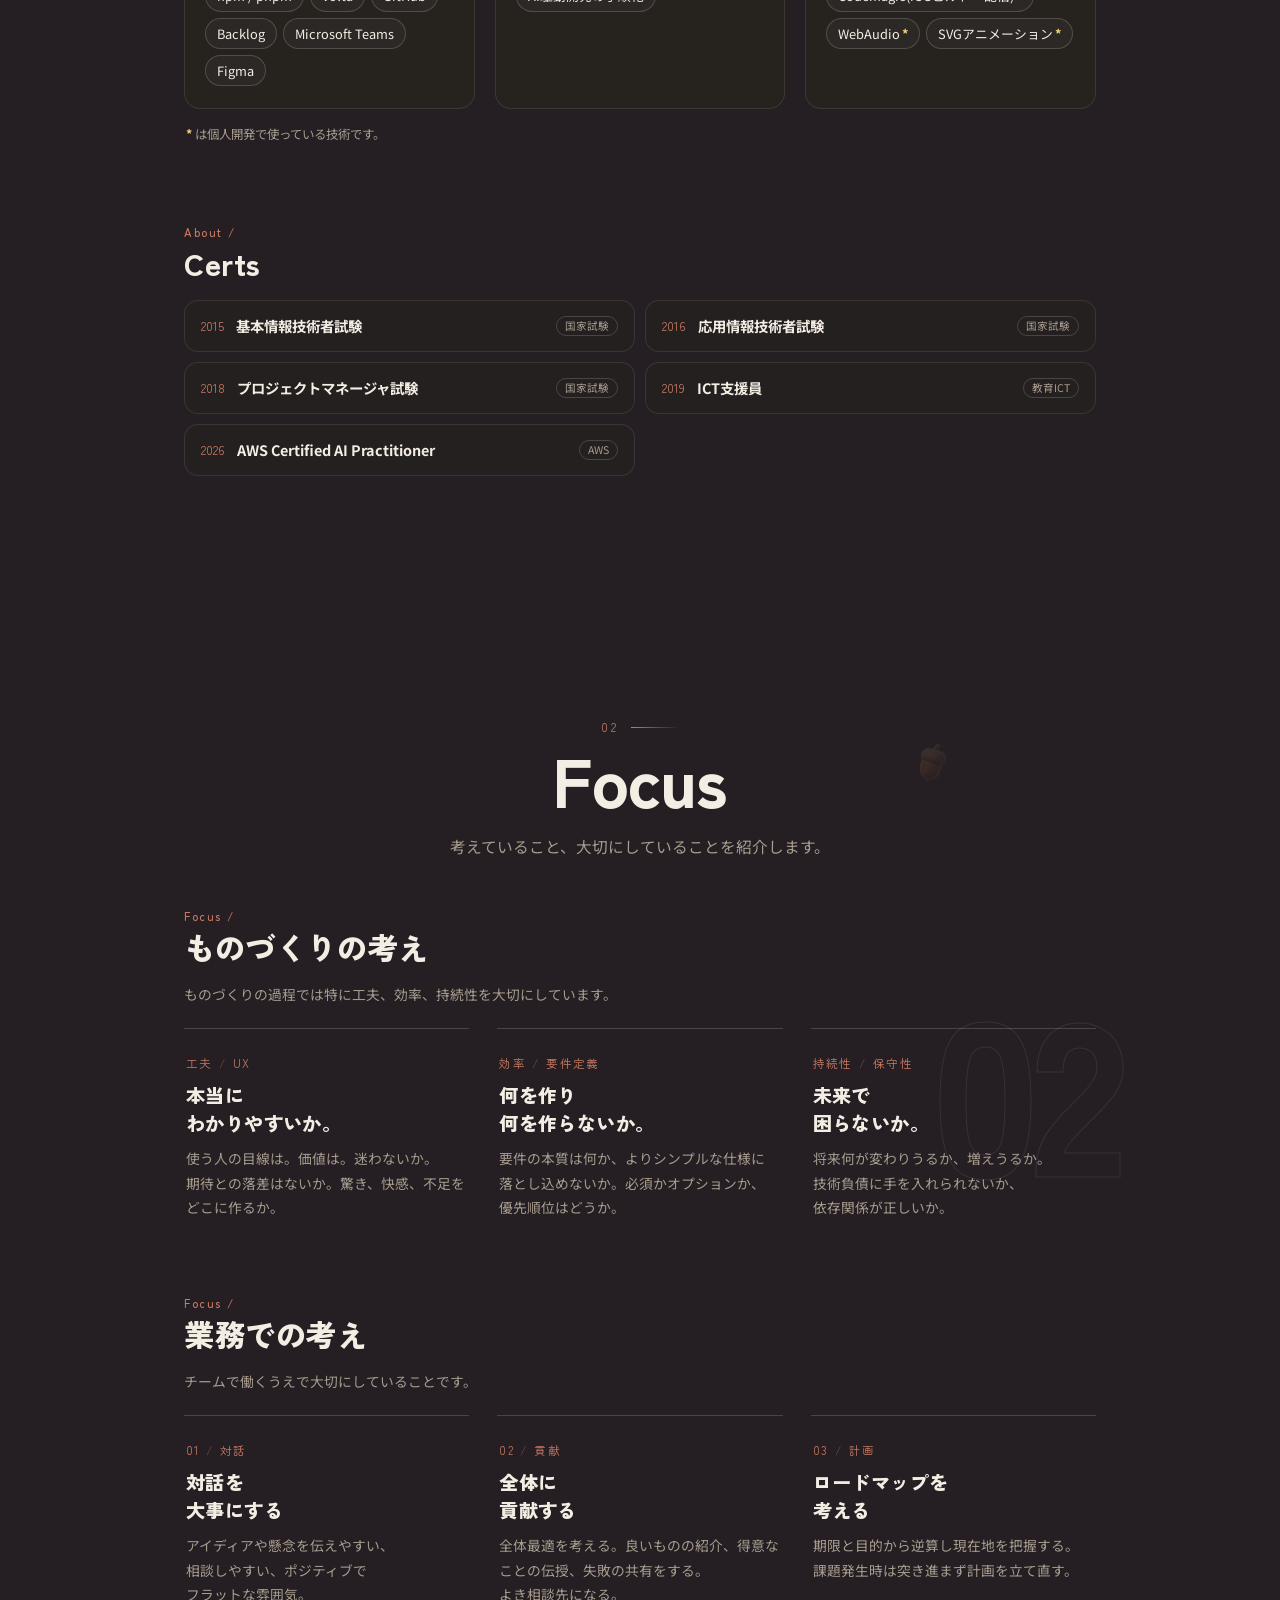
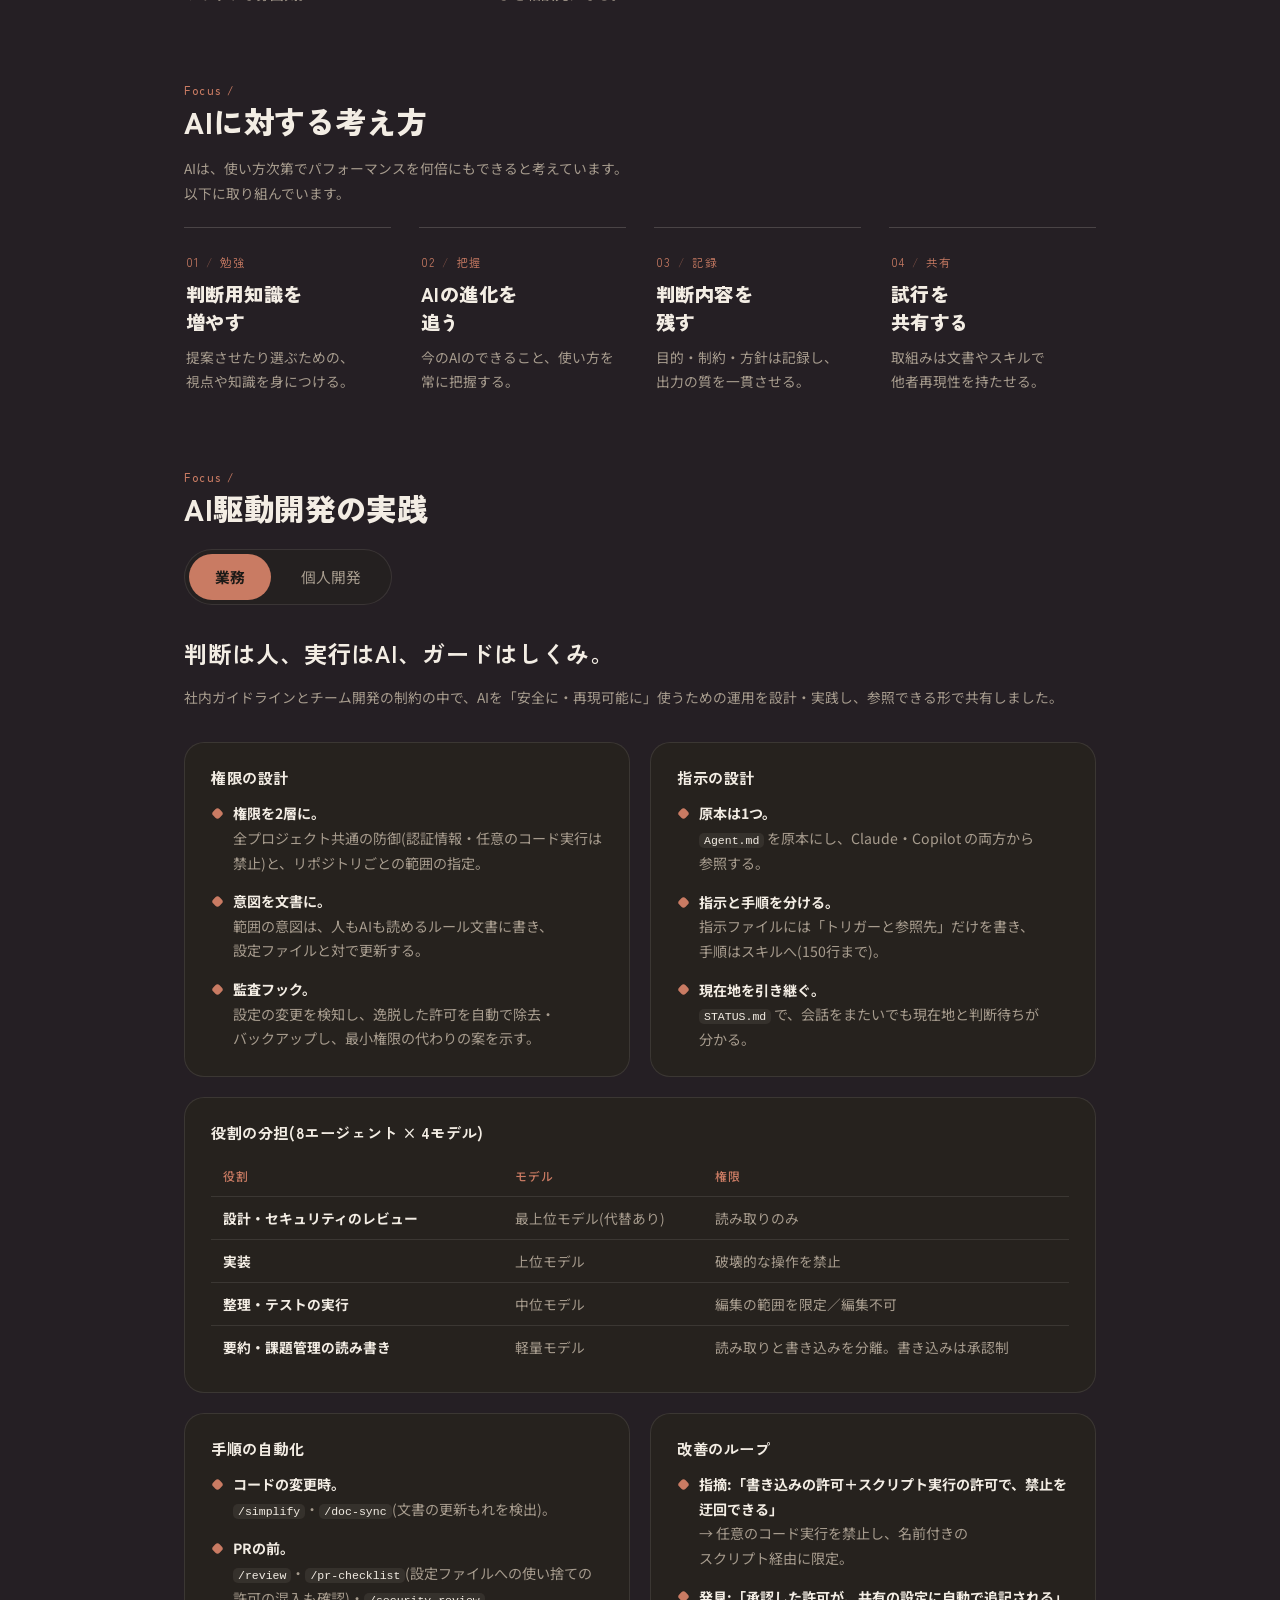
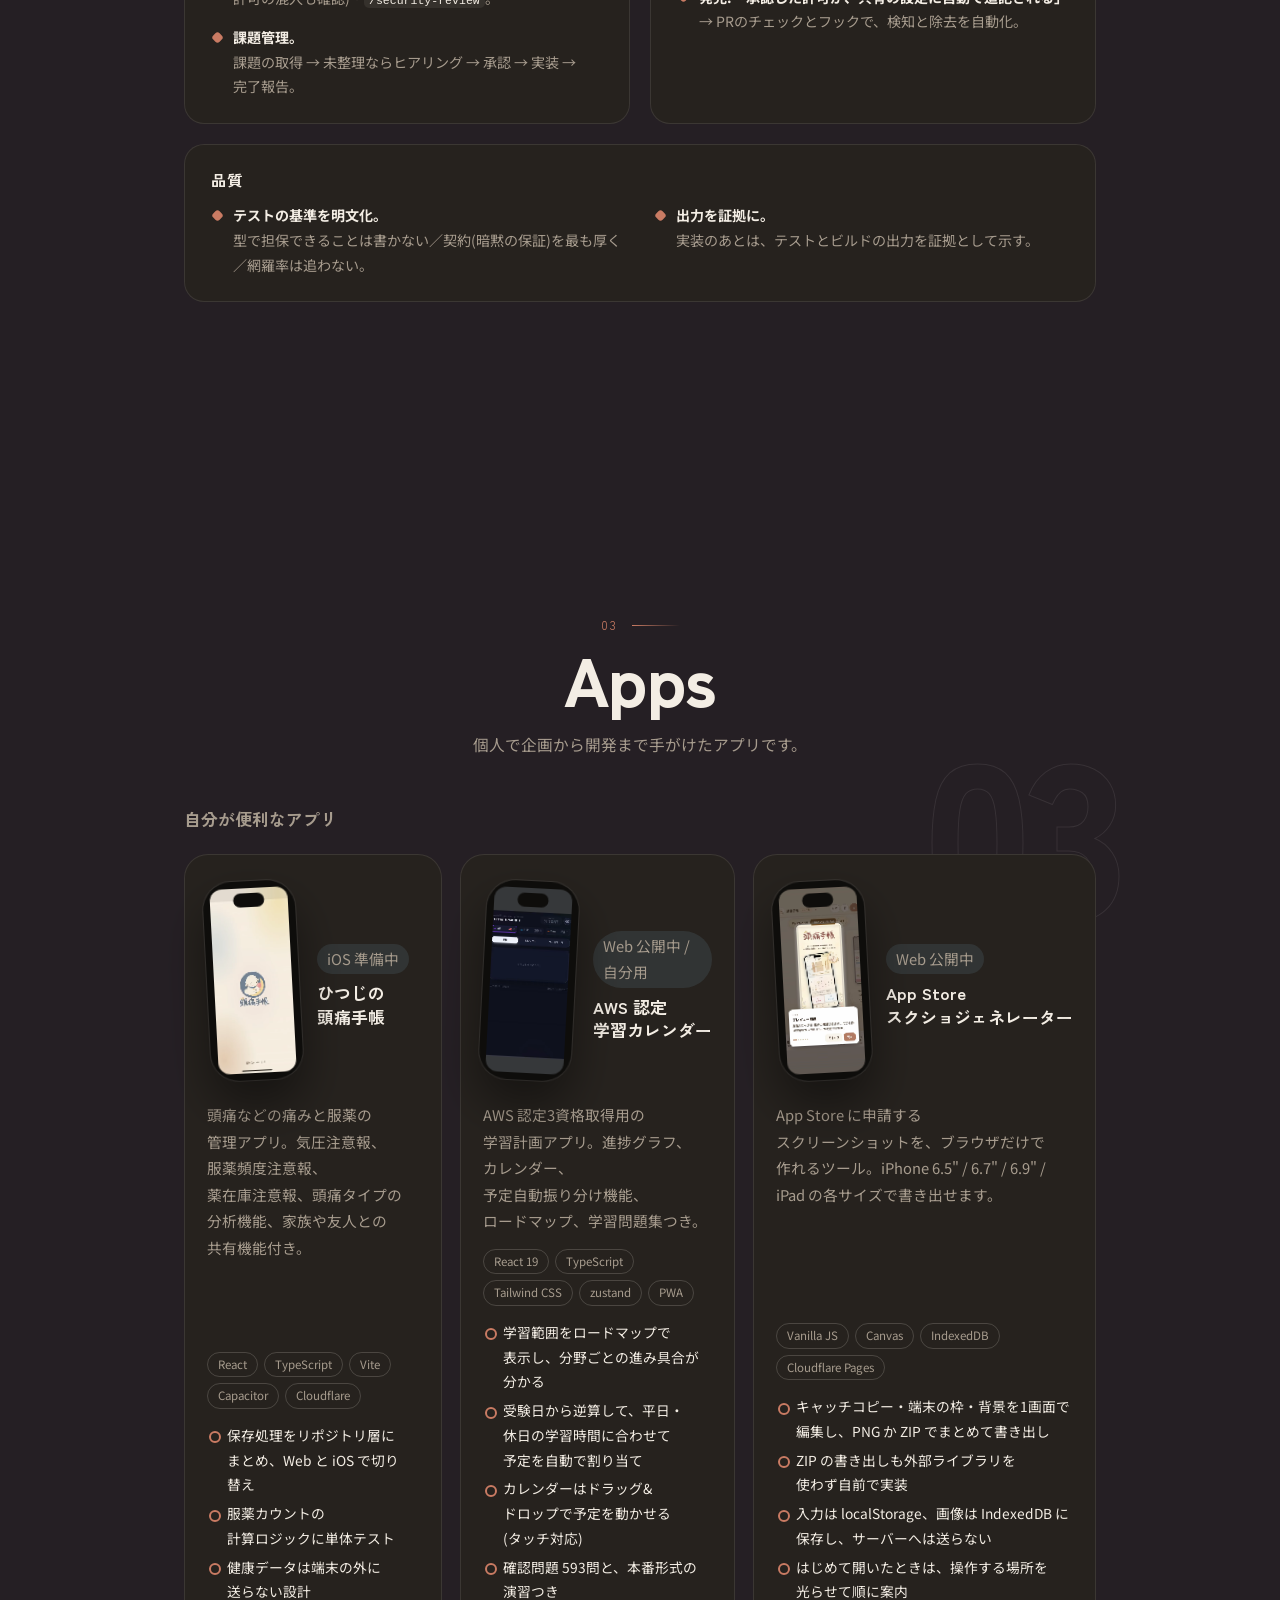
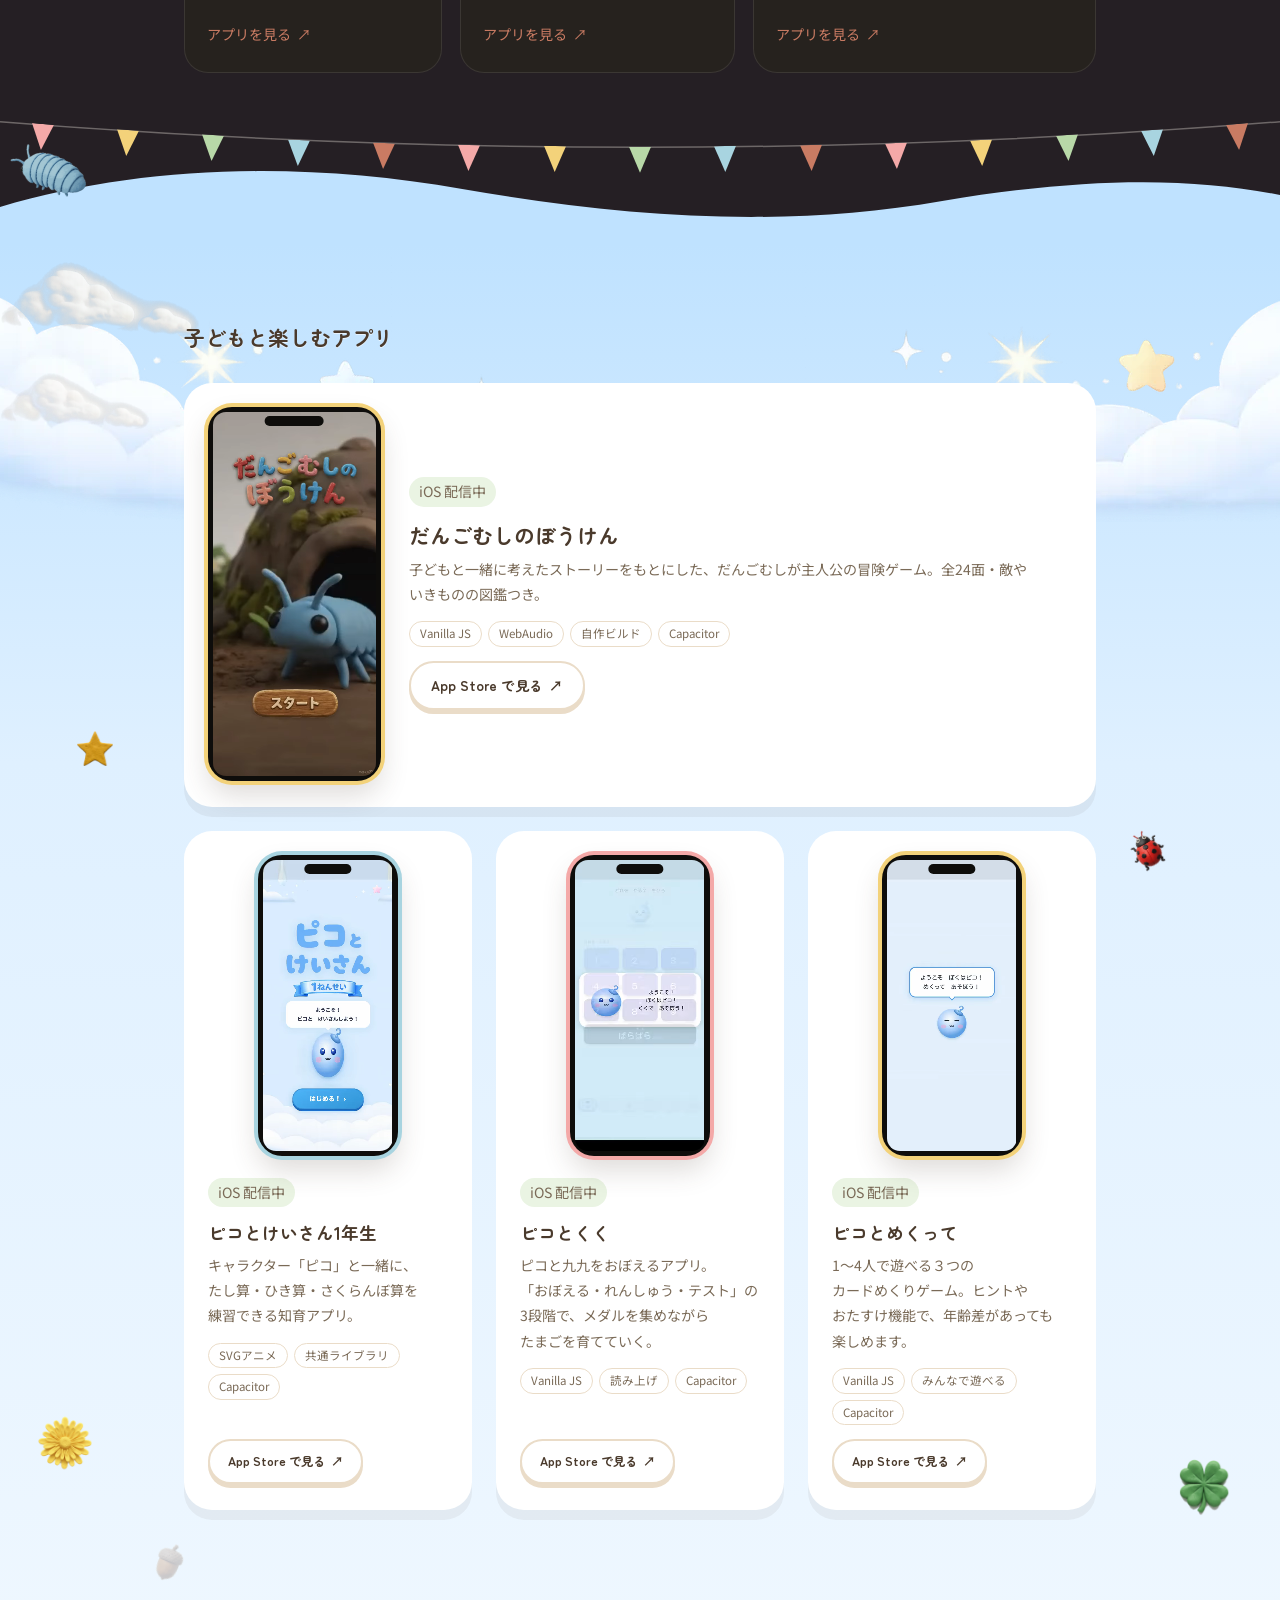
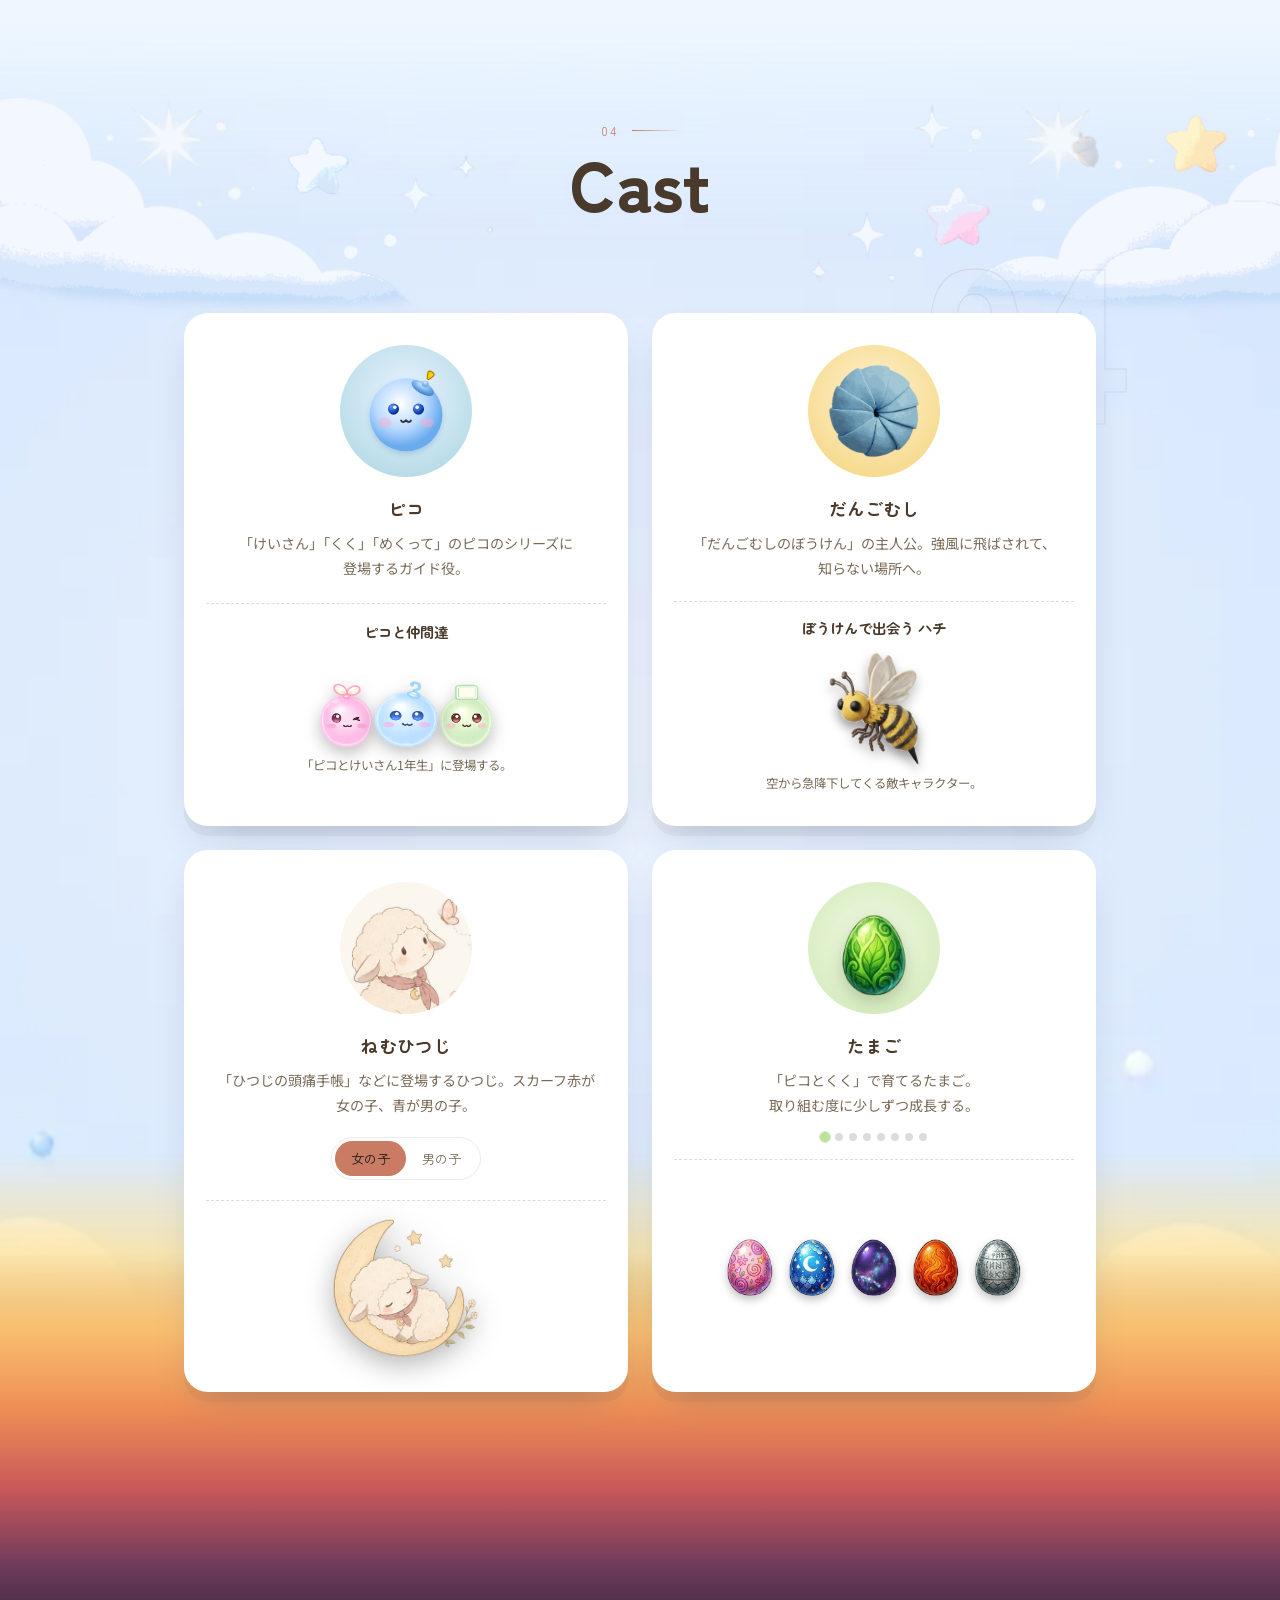
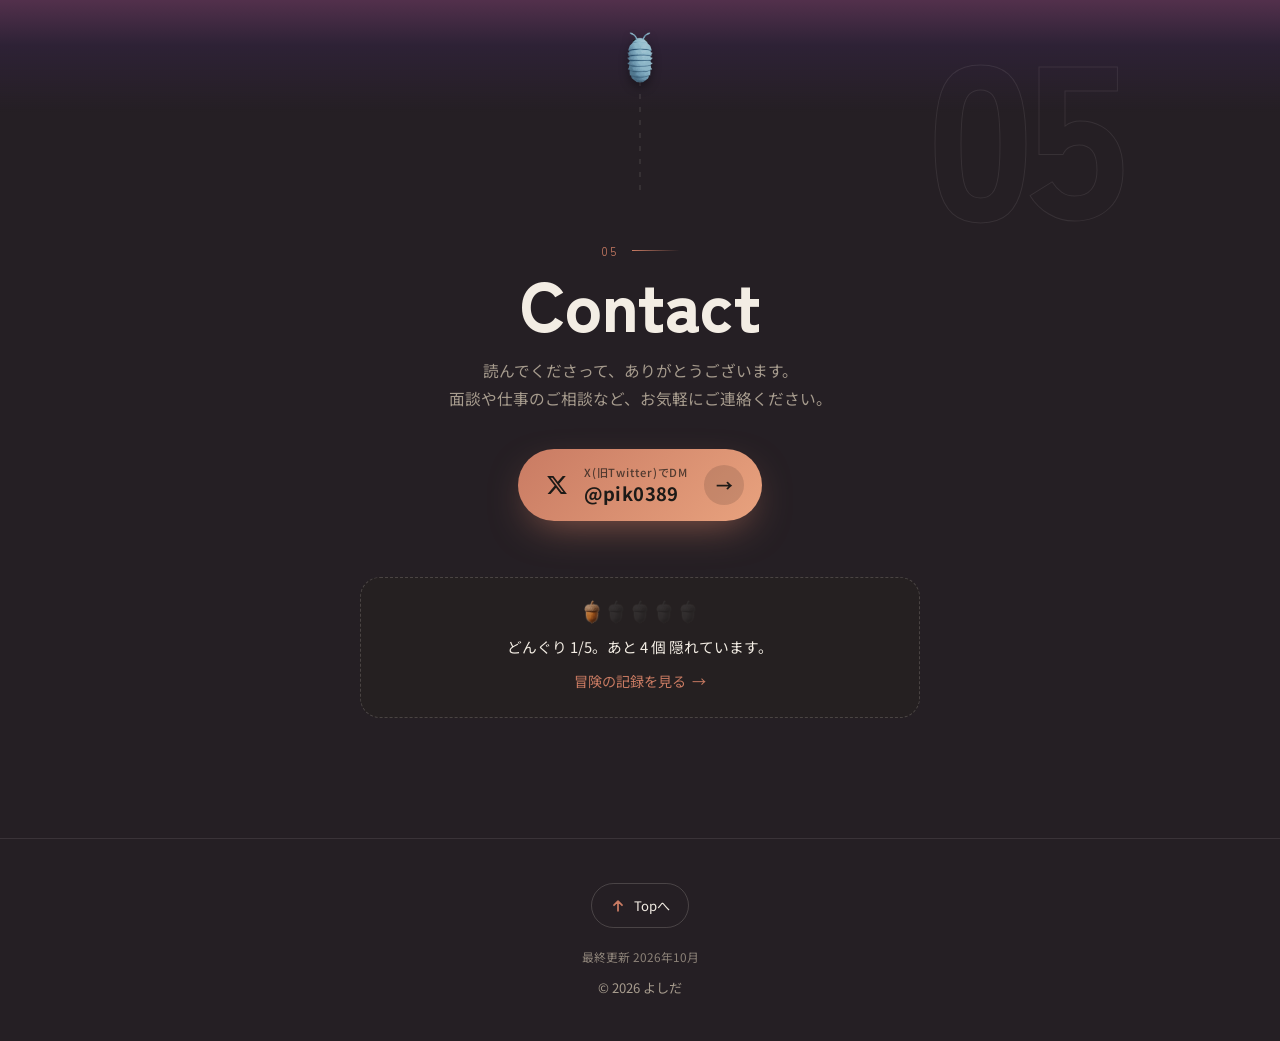
==== commit a3ca5f3f: "ポートフォリオから技術記事へのリンクを外す(校了まで Notes は非表示) 記事のページ(notes/)はそのまま残し、直接のリンクで確認できる。  Co-Authored-By: Claude O" ====
--- a/index.html
+++ b/index.html
@@ -63,7 +63,6 @@
     <a href="#craft">Focus</a>
     <a href="#projects">Apps</a>
     <a href="#characters">Cast</a>
-    <a href="#notes">Notes</a>
     <a href="#contact">Contact</a>
     <span class="nav-indicator" aria-hidden="true"></span>
   </nav>
@@ -830,17 +829,13 @@
 
   <!-- ============ NOTES ============ -->
   <!-- Notes は note の記事を公開するまで非表示(hidden を外せば戻る) -->
-  <section id="notes" class="section notes" data-label="Notes">
+  <section id="notes" class="section notes" data-label="Notes" hidden>
     <div class="section-inner">
       <p class="section-kicker">05</p>
       <h2 class="section-title">Notes</h2>
       <p class="section-lead"><span class="ph">学んだことや、</span><span class="ph">開発で工夫したことを書いています。</span></p>
       <div class="notes-list">
-        <!-- 連載(notes/ にある技術記事)。記事の一覧は notes/articles.js -->
-        <a href="notes/" class="note-card">
-          <div><h3>Vueエンジニアが学ぶReact</h3><p>業務で使う Vue.js と比べながら、React の考え方を整理する連載</p></div>
-          <span class="note-arrow" aria-hidden="true"><svg viewBox="0 0 24 24" width="16" height="16"><path d="M5 12h14M13 6l6 6-6 6" fill="none" stroke="currentColor" stroke-width="2" stroke-linecap="round" stroke-linejoin="round"/></svg></span>
-        </a>
+        <!-- 連載(notes/ の技術記事)は、校了してからここにリンクを置く: <a href="notes/" class="note-card">…</a> -->
         <!-- ▼ まだ書いていない記事。公開したら <a href="記事のURL" class="note-card"> に置き換える -->
         <div class="note-card is-upcoming" data-todo="記事のURL・タイトル">
           <div><h3>レガシーシステムを統合する、マイグレーションの進め方</h3><p>乱立したサービスを1つにまとめてきた手順と判断</p></div>
@@ -869,7 +864,7 @@
           <img class="hw-curl" src="assets/images/characters/dango_curl_new.png" alt="" width="261" height="267" loading="lazy">
         </div>
       </div>
-      <p class="section-kicker">06</p>
+      <p class="section-kicker">05</p>
       <h2 class="section-title">Contact</h2>
       <p class="section-lead contact-lead"><span>読んでくださって、ありがとうございます。</span><span>面談や仕事のご相談など、お気軽にご連絡ください。</span></p>
       <div class="contact-links">
